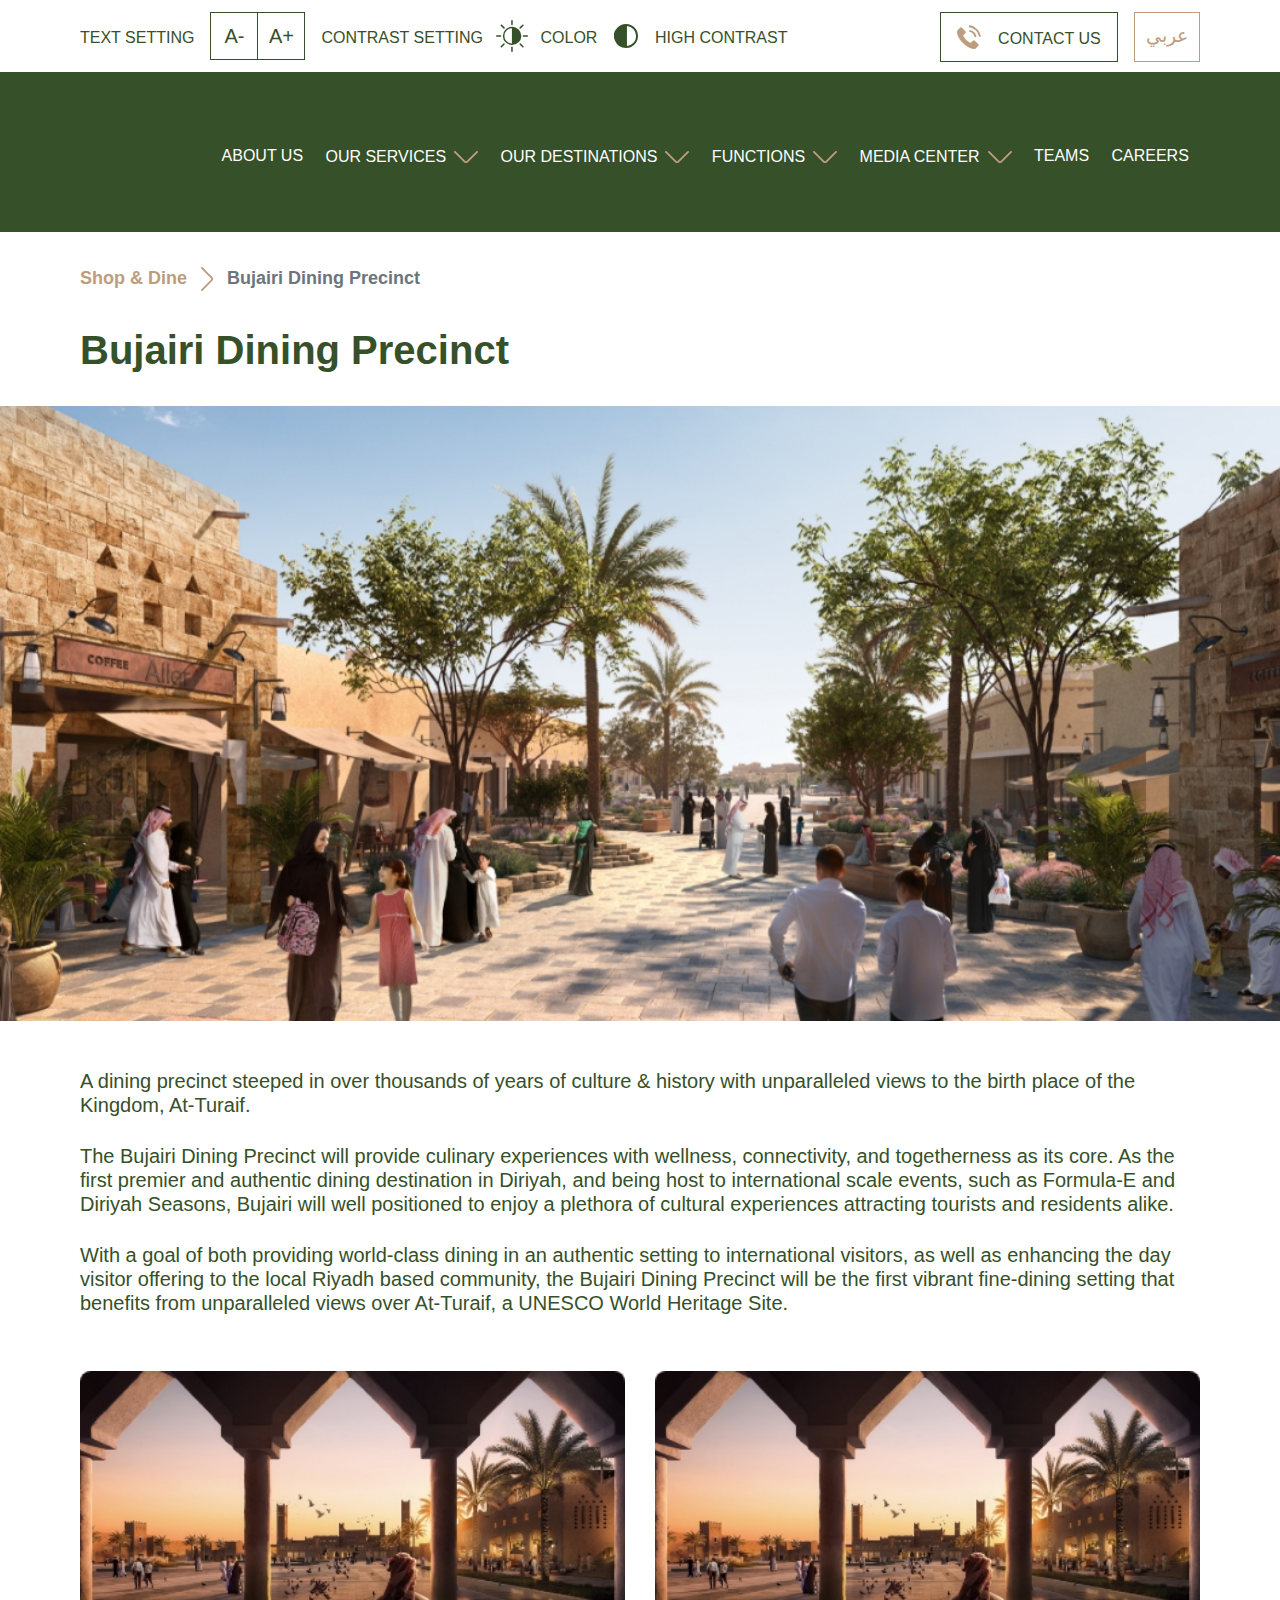
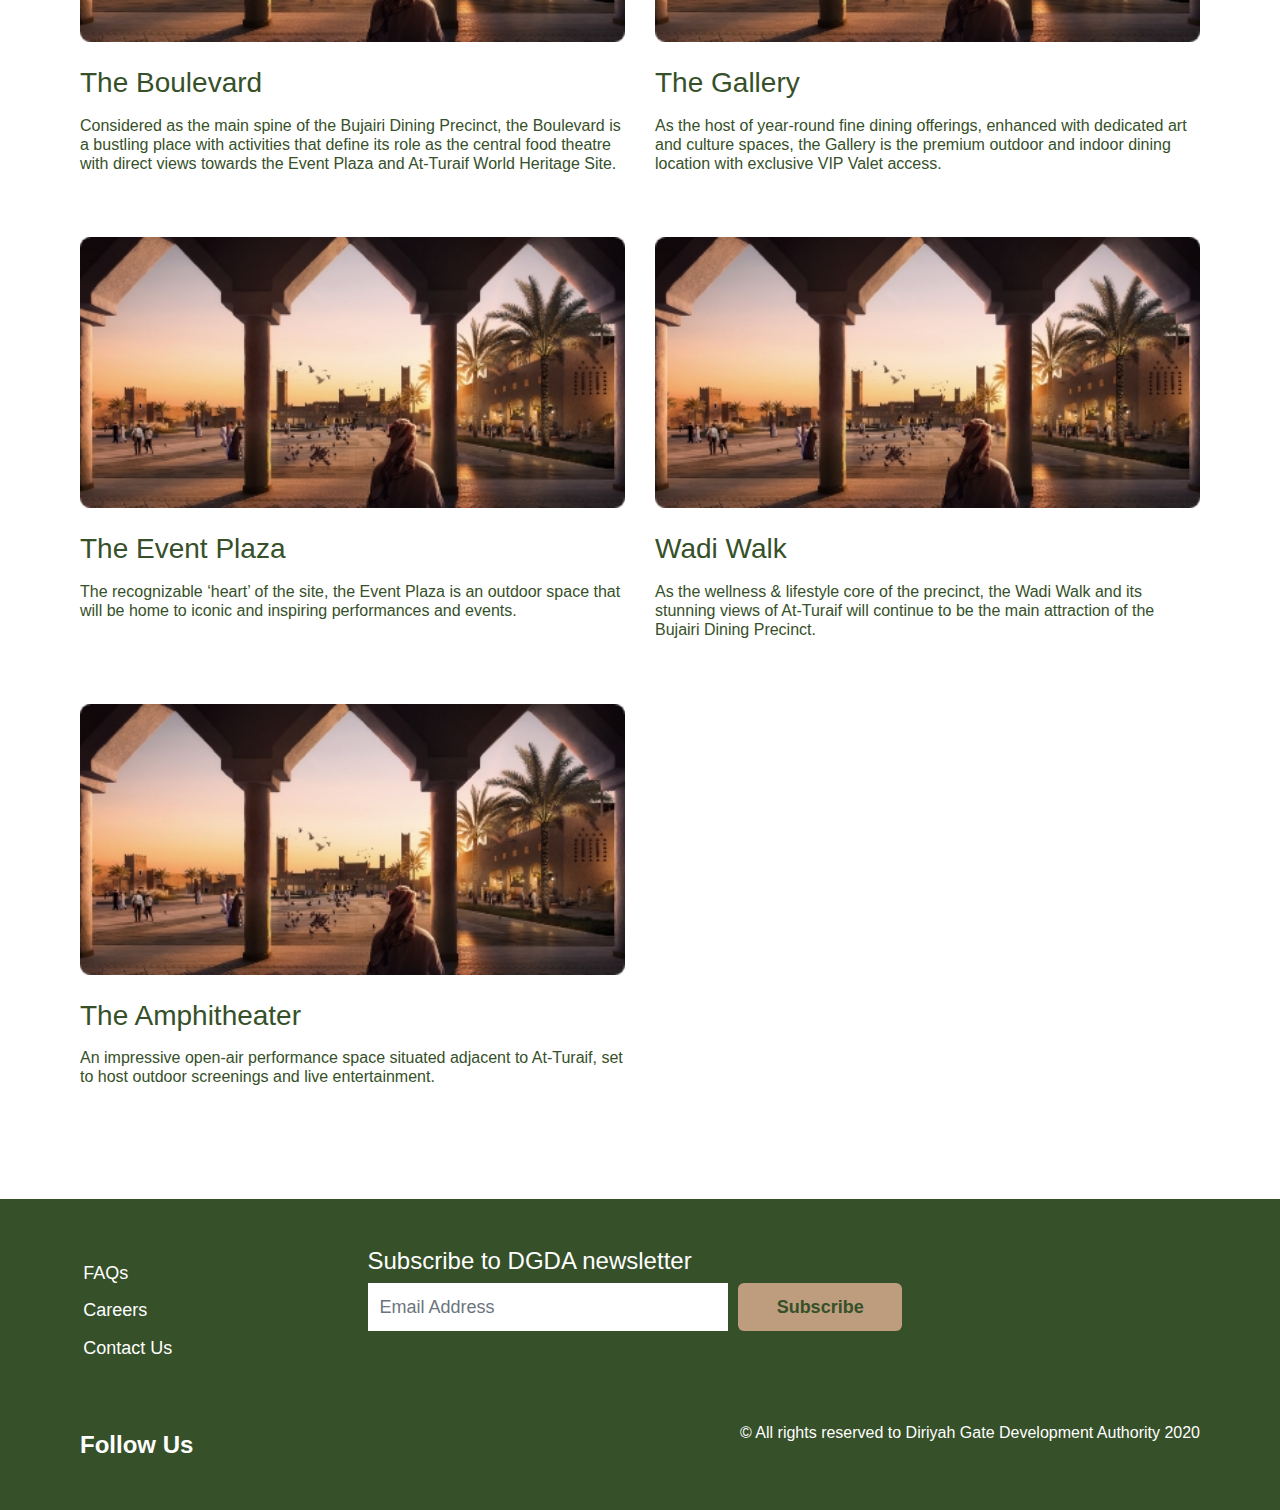
==== Diriyah-Shop&Dine-Bujairi.html @ 4d4a590f "Add Dine-Bujairi page" ====
<!DOCTYPE html>
<html lang="en">

<head>
    <meta charset="UTF-8">
    <meta name="viewport" content="width=device-width, initial-scale=1.0">
    <title>DGDA-Diriyah</title>
    <link rel="stylesheet" href="node_modules/@fortawesome/fontawesome-free/css/all.min.css">
    <link rel="stylesheet" href="node_modules/aos/dist/aos.css">
    <link rel="stylesheet" href="node_modules/bootstrap-fileinput/css/fileinput.min.css">
    <link rel="stylesheet" href="css/main.css">
    <link rel="stylesheet" href="css/other-css.css">
</head>

<body class="inner">
    <!-- top bar section -->
    <section class="topactions-bar">
        <div class="container">
            <div class="d-flex m-auto m-sm-0">
                <div class="accessibility-wrapper d-inline-flex">
                    <div class="text-settings d-inline-flex">
                        <span class="mt-3 d-none d-m1100-inline">Text setting</span>
                        <div class="font-sizing-wrapper d-inline-flex mx-m1100-3">
                            <span id="fontDecrease" class="font-sizing">A-</span>
                            <span id="fontIncrease" class="font-sizing">A+</span>
                        </div>
                    </div>
                    <div class="contrast-settings d-inline-flex">
                        <span class="mt-3 d-none d-m1100-inline">contrast setting</span>
                        <span class="d-inline-flex" id="colorsettings">
                            <i class="icon color-icon"></i>
                            <span class="mt-3 d-none d-m1100-inline">Color</span>
                        </span>
                        <span class="d-inline-flex" id="HightContrastsettings">
                            <i class="icon HightContrast-icon"></i>
                            <span class="mt-3 d-none d-m1100-inline">High Contrast</span>
                        </span>
                    </div>
                </div>
                <a href="#" class="contactbtn d-inline-flex ml-auto pr-m1100-3">
                    <i class="icon phone-icon"></i>
                    <span class="mt-3 d-none d-m1100-inline">Contact Us</span>
                </a>
                <a href="#" class="langbtn d-inline-flex">
                    عربي
                </a>
            </div>
        </div>
    </section>
    <!-- header section -->
    <header class="header sticky-top">
        <div class="container h-100">
            <nav class="navbar navbar-expand-m1100 navbar-dark p-0 h-100">
                <a class="logo" href="index.html"><img src="images/DGDA_logo.svg" alt=""></a>
                <button class="navbar-toggler d-lg-none" type="button" data-toggle="collapse" data-target="#collapsibleNavId" aria-controls="collapsibleNavId" aria-expanded="false" aria-label="Toggle navigation">
                    <span class="navbar-toggler-icon"></span>
                </button>
                <div class="collapse navbar-collapse" id="collapsibleNavId">
                    <ul class="navbar-nav ml-auto mt-2 mt-lg-0">
                        <li class="nav-item active">
                            <a class="nav-link" href="#">About Us</a>
                        </li>
                        <li class="nav-item dropdown">
                            <a class="nav-link dropdown-toggle" href="#" id="dropdownId" data-toggle="dropdown" aria-haspopup="true" aria-expanded="false">Our Services</a>
                            <!-- Top Navigation Second Level Dropdown -->
                            <div class="dropdown-menu" aria-labelledby="dropdownId">
                                <div class="row">
                                    <div class="col-lg-8">
                                        <div class="row">
                                            <div class="col-md-6">
                                                <a href="#" class="submenuLink">Urban planning</a>
                                            </div>
                                            <div class="col-md-6">
                                                <a href="#" class="submenuLink">Land management</a>
                                            </div>
                                            <div class="col-md-6">
                                                <a href="#" class="submenuLink">Development Permitting</a>
                                            </div>
                                            <div class="col-md-6">
                                                <a href="#" class="submenuLink">Partner Services</a>
                                            </div>
                                        </div>
                                    </div>
                                </div>
                            </div>
                        </li>
                        <li class="nav-item dropdown">
                            <a class="nav-link dropdown-toggle" href="#" id="dropdownId" data-toggle="dropdown" aria-haspopup="true" aria-expanded="false">Our Destinations</a>
                            <!-- Top Navigation Second Level Dropdown -->
                            <div class="dropdown-menu" aria-labelledby="dropdownId">
                                <div class="row">
                                    <div class="col-lg-8">
                                        <div class="row">
                                            <div class="col-md-6">
                                                <a href="#" class="submenuLink">Diriyah</a>
                                            </div>
                                            <div class="col-md-6">
                                                <a href="#" class="submenuLink">Wadi Safar</a>
                                            </div>
                                        </div>
                                    </div>
                                </div>
                            </div>
                        </li>
                        <li class="nav-item dropdown">
                            <a class="nav-link dropdown-toggle" href="#" id="dropdownId" data-toggle="dropdown" aria-haspopup="true" aria-expanded="false">Functions</a>
                            <!-- Top Navigation Second Level Dropdown -->
                            <div class="dropdown-menu" aria-labelledby="dropdownId">
                                <div class="row">
                                    <div class="col-lg-8">
                                        <div class="row">
                                            <div class="col-md-6">
                                                <a href="#" class="submenuLink">Land and Municipal Affairs</a>
                                            </div>
                                            <div class="col-md-6">
                                                <a href="#" class="submenuLink">Community Connection</a>
                                            </div>
                                            <div class="col-md-6">
                                                <a href="#" class="submenuLink">Design & Development</a>
                                            </div>
                                            <div class="col-md-6">
                                                <a href="#" class="submenuLink">Heritage & Culture</a>
                                            </div>
                                        </div>
                                    </div>
                                </div>
                            </div>
                        </li>
                        <li class="nav-item dropdown">
                            <a class="nav-link dropdown-toggle" href="#" id="dropdownId" data-toggle="dropdown" aria-haspopup="true" aria-expanded="false">Media Center</a>
                            <!-- Top Navigation Second Level Dropdown -->
                            <div class="dropdown-menu" aria-labelledby="dropdownId">
                                <div class="row">
                                    <div class="col-lg-8">
                                        <div class="row">
                                            <div class="col-md-6">
                                                <a href="#" class="submenuLink">News</a>
                                            </div>
                                            <div class="col-md-6">
                                                <a href="#" class="submenuLink">Media Requests</a>
                                            </div>
                                            <div class="col-md-6">
                                                <a href="#" class="submenuLink">Press Room</a>
                                            </div>
                                            <div class="col-md-6">
                                                <a href="#" class="submenuLink">Mutimedia Library</a>
                                            </div>
                                        </div>
                                    </div>
                                </div>
                            </div>
                        </li>
                        <li class="nav-item">
                            <a class="nav-link" href="#">Teams</a>
                        </li>
                        <li class="nav-item">
                            <a class="nav-link" href="#">Careers</a>
                        </li>
                    </ul>
                </div>
            </nav>
        </div>
    </header>
    <!-- inner banner with back link section -->
    <scection class="inner-banner">
        <div class="white-bg">
            <div class="container py-4">
                <nav aria-label="breadcrumb">
                    <ol class="breadcrumb bg-transparent px-0 mb-4">
                        <li class="breadcrumb-item"><a href="media-center.html">Shop &amp; Dine</a></li>
                        <li class="breadcrumb-item active" aria-current="page">Bujairi Dining Precinct</li>
                    </ol>
                </nav>
                <div class="d-flex" data-aos="fade-in" data-aos-delay="50">
                    <h2 class="pagetitle">
                        Bujairi Dining Precinct
                    </h2>
                </div>
            </div>
        </div>
        <div class="inner-banner-img" style="background-image: url(images/content/banners/BujairiDining.jpg);" data-aos="fade-in" data-aos-delay="50">
        </div>
        <div class="container">
            <div class="py-5" data-aos="fade-in" data-aos-delay="150">
                <h5>
                    A dining precinct steeped in over thousands of years of culture & history with unparalleled views to the birth place of the Kingdom, At-Turaif.
                </h5>
                <br>
                <h5>
                    The Bujairi Dining Precinct will provide culinary experiences with wellness, connectivity, and togetherness as its core. As the ﬁrst premier and authentic dining destination in Diriyah, and being host to international scale events, such as Formula-E and
                    Diriyah Seasons, Bujairi will well positioned to enjoy a plethora of cultural experiences attracting tourists and residents alike.
                </h5>
                <br>
                <h5>
                    With a goal of both providing world-class dining in an authentic setting to international visitors, as well as enhancing the day visitor offering to the local Riyadh based community, the Bujairi Dining Precinct will be the first vibrant fine-dining setting
                    that benefits from unparalleled views over At-Turaif, a UNESCO World Heritage Site.
                </h5>
            </div>
        </div>
    </scection>
    <!-- facts section -->
    <section>
        <div class="container">
            <div class="gallery-content px-0 pb-4 mb-4">
                <div class="d-flex row">
                    <div class="d-flex flex-column justify-content-start col-md-6 col-lg-4 mb-5" data-aos="fade-in" data-aos-delay="200">
                        <img src="images/Diriyah/cards/1.jpg" class="img-fluid w-100 rounded">
                        <h3 class="mb-3 mt-4">The Boulevard</h3>
                        <p>Considered as the main spine of the Bujairi Dining Precinct, the Boulevard is a bustling place with activities that define its role as the central food theatre with direct views towards the Event Plaza and At-Turaif World Heritage
                            Site.
                        </p>
                    </div>
                    <div class="d-flex flex-column justify-content-start col-md-6 col-lg-4 mb-5" data-aos="fade-in" data-aos-delay="200">
                        <img src="images/Diriyah/cards/1.jpg" class="img-fluid w-100 rounded">
                        <h3 class="mb-3 mt-4">The Gallery</h3>
                        <p>As the host of year-round fine dining offerings, enhanced with dedicated art and culture spaces, the Gallery is the premium outdoor and indoor dining location with exclusive VIP Valet access.
                        </p>
                    </div>
                    <div class="d-flex flex-column justify-content-start col-md-6 col-lg-4 mb-5" data-aos="fade-in" data-aos-delay="200">
                        <img src="images/Diriyah/cards/1.jpg" class="img-fluid w-100 rounded">
                        <h3 class="mb-3 mt-4">The Event Plaza</h3>
                        <p>The recognizable ‘heart’ of the site, the Event Plaza is an outdoor space that will be home to iconic and inspiring performances and events.
                        </p>
                    </div>
                    <div class="d-flex flex-column justify-content-start col-md-6 col-lg-4 mb-5" data-aos="fade-in" data-aos-delay="200">
                        <img src="images/Diriyah/cards/1.jpg" class="img-fluid w-100 rounded">
                        <h3 class="mb-3 mt-4">Wadi Walk</h3>
                        <p>As the wellness & lifestyle core of the precinct, the Wadi Walk and its stunning views of At-Turaif will continue to be the main attraction of the Bujairi Dining Precinct.
                        </p>
                    </div>
                    <div class="d-flex flex-column justify-content-start col-md-6 col-lg-4 mb-5" data-aos="fade-in" data-aos-delay="200">
                        <img src="images/Diriyah/cards/1.jpg" class="img-fluid w-100 rounded">

                        <h3 class="mb-3 mt-4">The Amphitheater</h3>
                        <p>An impressive open-air performance space situated adjacent to At-Turaif, set to host outdoor screenings and live entertainment.
                        </p>
                    </div>
                </div>
            </div>
        </div>
    </section>
    <!-- footer section -->
    <footer class="footer">
        <div class="container">
            <div class="row">
                <div class="col-md-3">
                    <ul class="footer-links" data-aos="fade-in" data-aos-delay="100">
                        <li><a href="#">FAQs</a></li>
                        <li><a href="#">Careers</a></li>
                        <li><a href="#">Contact Us</a></li>
                    </ul>
                </div>
                <div class="col-md-6">
                    <div class="newsLetter-wrapper" data-aos="fade-in" data-aos-delay="200">
                        <h3>Subscribe to DGDA newsletter</h3>
                        <div class="form-inline">
                            <input type="text" name="" id="" class="form-control" placeholder="Email Address">
                            <input type="button" value="Subscribe" class="btn btn-secondary">
                        </div>
                    </div>
                </div>
                <div class="col-md-3">
                    <div class="d-flex footerLogo" data-aos="fade-in" data-aos-delay="400">
                        <a href="#" class="d-flex justify-content-end pt-sm-0 pt-3">
                            <img src="images/DGDA_logo.svg" alt="">
                        </a>
                    </div>
                </div>
            </div>
            <div class="row mt-5" data-aos="fade-in" data-aos-delay="600" data-aos-offset="0">
                <div class="col-md-6">
                    <div class="socialLinks">
                        <span>Follow Us</span>
                        <a href="#"><i class="fab fa-instagram"></i></a>
                        <a href="#"><i class="fab fa-linkedin"></i></a>
                        <a href="#"><i class="fab fa-twitter"></i></a>
                    </div>
                </div>
                <div class="col-md-6">
                    <div class="copyright d-flex justify-content-end pt-sm-0 pt-3">
                        <p>
                            © All rights reserved to Diriyah Gate Development Authority 2020
                        </p>
                    </div>

                </div>
            </div>
        </div>
    </footer>

    <script src="node_modules/jquery/dist/jquery.min.js"></script>
    <script src="node_modules/popper.js/dist/umd/popper.min.js"></script>
    <script src="node_modules/bootstrap/dist/js/bootstrap.min.js"></script>
    <script src="node_modules/css-browser-selector/css_browser_selector.min.js"></script>
    <script src="node_modules/aos/dist/aos.js"></script>
    <script src="node_modules/bootstrap-fileinput/js/fileinput.min.js"></script>
    <script src="js/main.js"></script>
</body>

</html>
---- css/main.css ----
/* Imported files
-------------------------------------------------- */
@font-face { font-family: "Work Sans"; font-style: normal; font-weight: 300; font-display: swap; src: url(../fonts/QGY_z_wNahGAdqQ43RhVcIgYT2Xz5u32KxfXNis.woff), url(https://fonts.gstatic.com/s/worksans/v8/QGY_z_wNahGAdqQ43RhVcIgYT2Xz5u32KxfXNis.woff) format("woff"); }

@font-face { font-family: "Work Sans"; font-style: normal; font-weight: 400; font-display: swap; src: url(../fonts/QGY_z_wNahGAdqQ43RhVcIgYT2Xz5u32K0nXNis.woff), url(https://fonts.gstatic.com/s/worksans/v8/QGY_z_wNahGAdqQ43RhVcIgYT2Xz5u32K0nXNis.woff) format("woff"); }

@font-face { font-family: "Work Sans"; font-style: normal; font-weight: 500; font-display: swap; src: url(../fonts/QGY_z_wNahGAdqQ43RhVcIgYT2Xz5u32K3vXNis.woff), url(https://fonts.gstatic.com/s/worksans/v8/QGY_z_wNahGAdqQ43RhVcIgYT2Xz5u32K3vXNis.woff) format("woff"); }

@font-face { font-family: "Work Sans"; font-style: normal; font-weight: 600; font-display: swap; src: url(../fonts/QGY_z_wNahGAdqQ43RhVcIgYT2Xz5u32K5fQNis.woff), url(https://fonts.gstatic.com/s/worksans/v8/QGY_z_wNahGAdqQ43RhVcIgYT2Xz5u32K5fQNis.woff) format("woff"); }

@font-face { font-family: "Work Sans"; font-style: normal; font-weight: 700; font-display: swap; src: url(../fonts/QGY_z_wNahGAdqQ43RhVcIgYT2Xz5u32K67QNis.woff), url(https://fonts.gstatic.com/s/worksans/v8/QGY_z_wNahGAdqQ43RhVcIgYT2Xz5u32K67QNis.woff) format("woff"); }

@font-face { font-family: "GE SS Two"; font-style: normal; font-weight: 300; src: url(../fonts/GESSTwoLight-Light.woff); }

.border-1 { border-width: 1px !important; }

.border-2 { border-width: 2px !important; }

.border-3 { border-width: 3px !important; }

/* Bootstrap Custom Classes
-------------------------------------------------- */
/*! Bootstrap v4.5.3 (https://getbootstrap.com/) Copyright 2011-2020 The Bootstrap Authors Copyright 2011-2020 Twitter, Inc. Licensed under MIT (https://github.com/twbs/bootstrap/blob/main/LICENSE) */
:root { --blue: #007bff; --indigo: #6610f2; --purple: #6f42c1; --pink: #e83e8c; --red: #dc3545; --orange: #fd7e14; --yellow: #f2e4b1; --green: #365029; --teal: #20c997; --cyan: #17a2b8; --white: #fff; --gray: #6c757d; --gray-dark: #343a40; --primary: #365029; --secondary: #bd9d7e; --success: #365029; --info: #17a2b8; --warning: #e74646; --danger: #dc3545; --light: #f8f9fa; --dark: #343a40; --yellow: #f2e4b1; --lightBrown: #bd9d7e; --green: #365029; --white: #fff; --breakpoint-xs: 0; --breakpoint-sm: 600px; --breakpoint-md: 768px; --breakpoint-m1100: 1100px; --breakpoint-m1200: 1200px; --breakpoint-lg: 1300px; --breakpoint-xl: 1600px; --font-family-sans-serif: -apple-system, BlinkMacSystemFont, "Segoe UI", Roboto, "Helvetica Neue", Arial, "Noto Sans", sans-serif, "Apple Color Emoji", "Segoe UI Emoji", "Segoe UI Symbol", "Noto Color Emoji"; --font-family-monospace: SFMono-Regular, Menlo, Monaco, Consolas, "Liberation Mono", "Courier New", monospace; }

*, *::before, *::after { -webkit-box-sizing: border-box; box-sizing: border-box; }

html { font-family: sans-serif; line-height: 1.15; -webkit-text-size-adjust: 100%; -webkit-tap-highlight-color: rgba(0, 0, 0, 0); }

article, aside, figcaption, figure, footer, header, hgroup, main, nav, section { display: block; }

body { margin: 0; font-family: -apple-system, BlinkMacSystemFont, "Segoe UI", Roboto, "Helvetica Neue", Arial, "Noto Sans", sans-serif, "Apple Color Emoji", "Segoe UI Emoji", "Segoe UI Symbol", "Noto Color Emoji"; font-size: 1rem; font-weight: 400; line-height: 1.2; color: #365029; text-align: left; background-color: #fff; }

[tabindex="-1"]:focus:not(:focus-visible) { outline: 0 !important; }

hr { -webkit-box-sizing: content-box; box-sizing: content-box; height: 0; overflow: visible; }

h1, h2, h3, h4, h5, h6 { margin-top: 0; margin-bottom: 0.5rem; }

p { margin-top: 0; margin-bottom: 1rem; }

abbr[title], abbr[data-original-title] { text-decoration: underline; -webkit-text-decoration: underline dotted; text-decoration: underline dotted; cursor: help; border-bottom: 0; text-decoration-skip-ink: none; }

address { margin-bottom: 1rem; font-style: normal; line-height: inherit; }

ol, ul, dl { margin-top: 0; margin-bottom: 1rem; }

ol ol, ul ul, ol ul, ul ol { margin-bottom: 0; }

dt { font-weight: 700; }

dd { margin-bottom: .5rem; margin-left: 0; }

blockquote { margin: 0 0 1rem; }

b, strong { font-weight: bolder; }

small { font-size: 80%; }

sub, sup { position: relative; font-size: 75%; line-height: 0; vertical-align: baseline; }

sub { bottom: -.25em; }

sup { top: -.5em; }

a { color: #365029; text-decoration: none; background-color: transparent; }

a:hover { color: #141d0f; text-decoration: underline; }

a:not([href]):not([class]) { color: inherit; text-decoration: none; }

a:not([href]):not([class]):hover { color: inherit; text-decoration: none; }

pre, code, kbd, samp { font-family: SFMono-Regular, Menlo, Monaco, Consolas, "Liberation Mono", "Courier New", monospace; font-size: 1em; }

pre { margin-top: 0; margin-bottom: 1rem; overflow: auto; -ms-overflow-style: scrollbar; }

figure { margin: 0 0 1rem; }

img { vertical-align: middle; border-style: none; }

svg { overflow: hidden; vertical-align: middle; }

table { border-collapse: collapse; }

caption { padding-top: 0.75rem; padding-bottom: 0.75rem; color: #6c757d; text-align: left; caption-side: bottom; }

th { text-align: inherit; text-align: -webkit-match-parent; }

label { display: inline-block; margin-bottom: 0.5rem; }

button { border-radius: 0; }

button:focus { outline: 1px dotted; outline: 5px auto -webkit-focus-ring-color; }

input, button, select, optgroup, textarea { margin: 0; font-family: inherit; font-size: inherit; line-height: inherit; }

button, input { overflow: visible; }

button, select { text-transform: none; }

[role="button"] { cursor: pointer; }

select { word-wrap: normal; }

button, [type="button"], [type="reset"], [type="submit"] { -webkit-appearance: button; }

button:not(:disabled), [type="button"]:not(:disabled), [type="reset"]:not(:disabled), [type="submit"]:not(:disabled) { cursor: pointer; }

button::-moz-focus-inner, [type="button"]::-moz-focus-inner, [type="reset"]::-moz-focus-inner, [type="submit"]::-moz-focus-inner { padding: 0; border-style: none; }

input[type="radio"], input[type="checkbox"] { -webkit-box-sizing: border-box; box-sizing: border-box; padding: 0; }

textarea { overflow: auto; resize: vertical; }

fieldset { min-width: 0; padding: 0; margin: 0; border: 0; }

legend { display: block; width: 100%; max-width: 100%; padding: 0; margin-bottom: .5rem; font-size: 1.5rem; line-height: inherit; color: inherit; white-space: normal; }

progress { vertical-align: baseline; }

[type="number"]::-webkit-inner-spin-button, [type="number"]::-webkit-outer-spin-button { height: auto; }

[type="search"] { outline-offset: -2px; -webkit-appearance: none; }

[type="search"]::-webkit-search-decoration { -webkit-appearance: none; }

::-webkit-file-upload-button { font: inherit; -webkit-appearance: button; }

output { display: inline-block; }

summary { display: list-item; cursor: pointer; }

template { display: none; }

[hidden] { display: none !important; }

h1, h2, h3, h4, h5, h6, .h1, .h2, .h3, .h4, .h5, .h6 { margin-bottom: 0.5rem; font-weight: 500; line-height: 1.2; }

h1, .h1 { font-size: 2.5rem; }

h2, .h2 { font-size: 2rem; }

h3, .h3 { font-size: 1.75rem; }

h4, .h4 { font-size: 1.5rem; }

h5, .h5 { font-size: 1.25rem; }

h6, .h6 { font-size: 1rem; }

.lead { font-size: 1.25rem; font-weight: 300; }

.display-1 { font-size: 6rem; font-weight: 300; line-height: 1.2; }

.display-2 { font-size: 5.5rem; font-weight: 300; line-height: 1.2; }

.display-3 { font-size: 4.5rem; font-weight: 300; line-height: 1.2; }

.display-4 { font-size: 3.5rem; font-weight: 300; line-height: 1.2; }

hr { margin-top: 1rem; margin-bottom: 1rem; border: 0; border-top: 1px solid rgba(0, 0, 0, 0.1); }

small, .small { font-size: 80%; font-weight: 400; }

mark, .mark { padding: 0.2em; background-color: #fcf8e3; }

.list-unstyled { padding-left: 0; list-style: none; }

.list-inline { padding-left: 0; list-style: none; }

.list-inline-item { display: inline-block; }

.list-inline-item:not(:last-child) { margin-right: 0.5rem; }

.initialism { font-size: 90%; text-transform: uppercase; }

.blockquote { margin-bottom: 1rem; font-size: 1.25rem; }

.blockquote-footer { display: block; font-size: 80%; color: #6c757d; }

.blockquote-footer::before { content: "\2014\00A0"; }

.img-fluid { max-width: 100%; height: auto; }

.img-thumbnail { padding: 0.25rem; background-color: #fff; border: 1px solid #dee2e6; border-radius: 0; max-width: 100%; height: auto; }

.figure { display: inline-block; }

.figure-img { margin-bottom: 0.5rem; line-height: 1; }

.figure-caption { font-size: 90%; color: #6c757d; }

code { font-size: 87.5%; color: #e83e8c; word-wrap: break-word; }

a > code { color: inherit; }

kbd { padding: 0.2rem 0.4rem; font-size: 87.5%; color: #fff; background-color: #212529; border-radius: 0; }

kbd kbd { padding: 0; font-size: 100%; font-weight: 700; }

pre { display: block; font-size: 87.5%; color: #212529; }

pre code { font-size: inherit; color: inherit; word-break: normal; }

.pre-scrollable { max-height: 340px; overflow-y: scroll; }

.container, .container-fluid, .container-sm, .container-md, .container-m1100, .container-m1200, .container-lg { width: 100%; padding-right: 15px; padding-left: 15px; margin-right: auto; margin-left: auto; }

@media (min-width: 600px) { .container, .container-sm { max-width: 540px; } }

@media (min-width: 768px) { .container, .container-sm, .container-md { max-width: 720px; } }

@media (min-width: 1100px) { .container, .container-sm, .container-md, .container-m1100 { max-width: 100%; } }

@media (min-width: 1200px) { .container, .container-sm, .container-md, .container-m1100, .container-m1200 { max-width: 1150px; } }

@media (min-width: 1300px) { .container, .container-sm, .container-md, .container-m1100, .container-m1200, .container-lg { max-width: 1266px; } }

.row { display: -webkit-box; display: -ms-flexbox; display: flex; -ms-flex-wrap: wrap; flex-wrap: wrap; margin-right: -15px; margin-left: -15px; }

.no-gutters { margin-right: 0; margin-left: 0; }

.no-gutters > .col, .no-gutters > [class*="col-"] { padding-right: 0; padding-left: 0; }

.col-1, .col-2, .col-3, .col-4, .col-5, .col-6, .col-7, .col-8, .col-9, .col-10, .col-11, .col-12, .col, .col-auto, .col-sm-1, .col-sm-2, .col-sm-3, .col-sm-4, .col-sm-5, .col-sm-6, .col-sm-7, .col-sm-8, .col-sm-9, .col-sm-10, .col-sm-11, .col-sm-12, .col-sm, .col-sm-auto, .col-md-1, .col-md-2, .col-md-3, .col-md-4, .col-md-5, .col-md-6, .col-md-7, .col-md-8, .col-md-9, .col-md-10, .col-md-11, .col-md-12, .col-md, .col-md-auto, .col-m1100-1, .col-m1100-2, .col-m1100-3, .col-m1100-4, .col-m1100-5, .col-m1100-6, .col-m1100-7, .col-m1100-8, .col-m1100-9, .col-m1100-10, .col-m1100-11, .col-m1100-12, .col-m1100, .col-m1100-auto, .col-m1200-1, .col-m1200-2, .col-m1200-3, .col-m1200-4, .col-m1200-5, .col-m1200-6, .col-m1200-7, .col-m1200-8, .col-m1200-9, .col-m1200-10, .col-m1200-11, .col-m1200-12, .col-m1200, .col-m1200-auto, .col-lg-1, .col-lg-2, .col-lg-3, .col-lg-4, .col-lg-5, .col-lg-6, .col-lg-7, .col-lg-8, .col-lg-9, .col-lg-10, .col-lg-11, .col-lg-12, .col-lg, .col-lg-auto, .col-xl-1, .col-xl-2, .col-xl-3, .col-xl-4, .col-xl-5, .col-xl-6, .col-xl-7, .col-xl-8, .col-xl-9, .col-xl-10, .col-xl-11, .col-xl-12, .col-xl, .col-xl-auto { position: relative; width: 100%; padding-right: 15px; padding-left: 15px; }

.col { -ms-flex-preferred-size: 0; flex-basis: 0; -webkit-box-flex: 1; -ms-flex-positive: 1; flex-grow: 1; max-width: 100%; }

.row-cols-1 > * { -webkit-box-flex: 0; -ms-flex: 0 0 100%; flex: 0 0 100%; max-width: 100%; }

.row-cols-2 > * { -webkit-box-flex: 0; -ms-flex: 0 0 50%; flex: 0 0 50%; max-width: 50%; }

.row-cols-3 > * { -webkit-box-flex: 0; -ms-flex: 0 0 33.33333%; flex: 0 0 33.33333%; max-width: 33.33333%; }

.row-cols-4 > * { -webkit-box-flex: 0; -ms-flex: 0 0 25%; flex: 0 0 25%; max-width: 25%; }

.row-cols-5 > * { -webkit-box-flex: 0; -ms-flex: 0 0 20%; flex: 0 0 20%; max-width: 20%; }

.row-cols-6 > * { -webkit-box-flex: 0; -ms-flex: 0 0 16.66667%; flex: 0 0 16.66667%; max-width: 16.66667%; }

.col-auto { -webkit-box-flex: 0; -ms-flex: 0 0 auto; flex: 0 0 auto; width: auto; max-width: 100%; }

.col-1 { -webkit-box-flex: 0; -ms-flex: 0 0 8.33333%; flex: 0 0 8.33333%; max-width: 8.33333%; }

.col-2 { -webkit-box-flex: 0; -ms-flex: 0 0 16.66667%; flex: 0 0 16.66667%; max-width: 16.66667%; }

.col-3 { -webkit-box-flex: 0; -ms-flex: 0 0 25%; flex: 0 0 25%; max-width: 25%; }

.col-4 { -webkit-box-flex: 0; -ms-flex: 0 0 33.33333%; flex: 0 0 33.33333%; max-width: 33.33333%; }

.col-5 { -webkit-box-flex: 0; -ms-flex: 0 0 41.66667%; flex: 0 0 41.66667%; max-width: 41.66667%; }

.col-6 { -webkit-box-flex: 0; -ms-flex: 0 0 50%; flex: 0 0 50%; max-width: 50%; }

.col-7 { -webkit-box-flex: 0; -ms-flex: 0 0 58.33333%; flex: 0 0 58.33333%; max-width: 58.33333%; }

.col-8 { -webkit-box-flex: 0; -ms-flex: 0 0 66.66667%; flex: 0 0 66.66667%; max-width: 66.66667%; }

.col-9 { -webkit-box-flex: 0; -ms-flex: 0 0 75%; flex: 0 0 75%; max-width: 75%; }

.col-10 { -webkit-box-flex: 0; -ms-flex: 0 0 83.33333%; flex: 0 0 83.33333%; max-width: 83.33333%; }

.col-11 { -webkit-box-flex: 0; -ms-flex: 0 0 91.66667%; flex: 0 0 91.66667%; max-width: 91.66667%; }

.col-12 { -webkit-box-flex: 0; -ms-flex: 0 0 100%; flex: 0 0 100%; max-width: 100%; }

.order-first { -webkit-box-ordinal-group: 0; -ms-flex-order: -1; order: -1; }

.order-last { -webkit-box-ordinal-group: 14; -ms-flex-order: 13; order: 13; }

.order-0 { -webkit-box-ordinal-group: 1; -ms-flex-order: 0; order: 0; }

.order-1 { -webkit-box-ordinal-group: 2; -ms-flex-order: 1; order: 1; }

.order-2 { -webkit-box-ordinal-group: 3; -ms-flex-order: 2; order: 2; }

.order-3 { -webkit-box-ordinal-group: 4; -ms-flex-order: 3; order: 3; }

.order-4 { -webkit-box-ordinal-group: 5; -ms-flex-order: 4; order: 4; }

.order-5 { -webkit-box-ordinal-group: 6; -ms-flex-order: 5; order: 5; }

.order-6 { -webkit-box-ordinal-group: 7; -ms-flex-order: 6; order: 6; }

.order-7 { -webkit-box-ordinal-group: 8; -ms-flex-order: 7; order: 7; }

.order-8 { -webkit-box-ordinal-group: 9; -ms-flex-order: 8; order: 8; }

.order-9 { -webkit-box-ordinal-group: 10; -ms-flex-order: 9; order: 9; }

.order-10 { -webkit-box-ordinal-group: 11; -ms-flex-order: 10; order: 10; }

.order-11 { -webkit-box-ordinal-group: 12; -ms-flex-order: 11; order: 11; }

.order-12 { -webkit-box-ordinal-group: 13; -ms-flex-order: 12; order: 12; }

.offset-1 { margin-left: 8.33333%; }

.offset-2 { margin-left: 16.66667%; }

.offset-3 { margin-left: 25%; }

.offset-4 { margin-left: 33.33333%; }

.offset-5 { margin-left: 41.66667%; }

.offset-6 { margin-left: 50%; }

.offset-7 { margin-left: 58.33333%; }

.offset-8 { margin-left: 66.66667%; }

.offset-9 { margin-left: 75%; }

.offset-10 { margin-left: 83.33333%; }

.offset-11 { margin-left: 91.66667%; }

@media (min-width: 600px) { .col-sm { -ms-flex-preferred-size: 0; flex-basis: 0; -webkit-box-flex: 1; -ms-flex-positive: 1; flex-grow: 1; max-width: 100%; }
  .row-cols-sm-1 > * { -webkit-box-flex: 0; -ms-flex: 0 0 100%; flex: 0 0 100%; max-width: 100%; }
  .row-cols-sm-2 > * { -webkit-box-flex: 0; -ms-flex: 0 0 50%; flex: 0 0 50%; max-width: 50%; }
  .row-cols-sm-3 > * { -webkit-box-flex: 0; -ms-flex: 0 0 33.33333%; flex: 0 0 33.33333%; max-width: 33.33333%; }
  .row-cols-sm-4 > * { -webkit-box-flex: 0; -ms-flex: 0 0 25%; flex: 0 0 25%; max-width: 25%; }
  .row-cols-sm-5 > * { -webkit-box-flex: 0; -ms-flex: 0 0 20%; flex: 0 0 20%; max-width: 20%; }
  .row-cols-sm-6 > * { -webkit-box-flex: 0; -ms-flex: 0 0 16.66667%; flex: 0 0 16.66667%; max-width: 16.66667%; }
  .col-sm-auto { -webkit-box-flex: 0; -ms-flex: 0 0 auto; flex: 0 0 auto; width: auto; max-width: 100%; }
  .col-sm-1 { -webkit-box-flex: 0; -ms-flex: 0 0 8.33333%; flex: 0 0 8.33333%; max-width: 8.33333%; }
  .col-sm-2 { -webkit-box-flex: 0; -ms-flex: 0 0 16.66667%; flex: 0 0 16.66667%; max-width: 16.66667%; }
  .col-sm-3 { -webkit-box-flex: 0; -ms-flex: 0 0 25%; flex: 0 0 25%; max-width: 25%; }
  .col-sm-4 { -webkit-box-flex: 0; -ms-flex: 0 0 33.33333%; flex: 0 0 33.33333%; max-width: 33.33333%; }
  .col-sm-5 { -webkit-box-flex: 0; -ms-flex: 0 0 41.66667%; flex: 0 0 41.66667%; max-width: 41.66667%; }
  .col-sm-6 { -webkit-box-flex: 0; -ms-flex: 0 0 50%; flex: 0 0 50%; max-width: 50%; }
  .col-sm-7 { -webkit-box-flex: 0; -ms-flex: 0 0 58.33333%; flex: 0 0 58.33333%; max-width: 58.33333%; }
  .col-sm-8 { -webkit-box-flex: 0; -ms-flex: 0 0 66.66667%; flex: 0 0 66.66667%; max-width: 66.66667%; }
  .col-sm-9 { -webkit-box-flex: 0; -ms-flex: 0 0 75%; flex: 0 0 75%; max-width: 75%; }
  .col-sm-10 { -webkit-box-flex: 0; -ms-flex: 0 0 83.33333%; flex: 0 0 83.33333%; max-width: 83.33333%; }
  .col-sm-11 { -webkit-box-flex: 0; -ms-flex: 0 0 91.66667%; flex: 0 0 91.66667%; max-width: 91.66667%; }
  .col-sm-12 { -webkit-box-flex: 0; -ms-flex: 0 0 100%; flex: 0 0 100%; max-width: 100%; }
  .order-sm-first { -webkit-box-ordinal-group: 0; -ms-flex-order: -1; order: -1; }
  .order-sm-last { -webkit-box-ordinal-group: 14; -ms-flex-order: 13; order: 13; }
  .order-sm-0 { -webkit-box-ordinal-group: 1; -ms-flex-order: 0; order: 0; }
  .order-sm-1 { -webkit-box-ordinal-group: 2; -ms-flex-order: 1; order: 1; }
  .order-sm-2 { -webkit-box-ordinal-group: 3; -ms-flex-order: 2; order: 2; }
  .order-sm-3 { -webkit-box-ordinal-group: 4; -ms-flex-order: 3; order: 3; }
  .order-sm-4 { -webkit-box-ordinal-group: 5; -ms-flex-order: 4; order: 4; }
  .order-sm-5 { -webkit-box-ordinal-group: 6; -ms-flex-order: 5; order: 5; }
  .order-sm-6 { -webkit-box-ordinal-group: 7; -ms-flex-order: 6; order: 6; }
  .order-sm-7 { -webkit-box-ordinal-group: 8; -ms-flex-order: 7; order: 7; }
  .order-sm-8 { -webkit-box-ordinal-group: 9; -ms-flex-order: 8; order: 8; }
  .order-sm-9 { -webkit-box-ordinal-group: 10; -ms-flex-order: 9; order: 9; }
  .order-sm-10 { -webkit-box-ordinal-group: 11; -ms-flex-order: 10; order: 10; }
  .order-sm-11 { -webkit-box-ordinal-group: 12; -ms-flex-order: 11; order: 11; }
  .order-sm-12 { -webkit-box-ordinal-group: 13; -ms-flex-order: 12; order: 12; }
  .offset-sm-0 { margin-left: 0; }
  .offset-sm-1 { margin-left: 8.33333%; }
  .offset-sm-2 { margin-left: 16.66667%; }
  .offset-sm-3 { margin-left: 25%; }
  .offset-sm-4 { margin-left: 33.33333%; }
  .offset-sm-5 { margin-left: 41.66667%; }
  .offset-sm-6 { margin-left: 50%; }
  .offset-sm-7 { margin-left: 58.33333%; }
  .offset-sm-8 { margin-left: 66.66667%; }
  .offset-sm-9 { margin-left: 75%; }
  .offset-sm-10 { margin-left: 83.33333%; }
  .offset-sm-11 { margin-left: 91.66667%; } }

@media (min-width: 768px) { .col-md { -ms-flex-preferred-size: 0; flex-basis: 0; -webkit-box-flex: 1; -ms-flex-positive: 1; flex-grow: 1; max-width: 100%; }
  .row-cols-md-1 > * { -webkit-box-flex: 0; -ms-flex: 0 0 100%; flex: 0 0 100%; max-width: 100%; }
  .row-cols-md-2 > * { -webkit-box-flex: 0; -ms-flex: 0 0 50%; flex: 0 0 50%; max-width: 50%; }
  .row-cols-md-3 > * { -webkit-box-flex: 0; -ms-flex: 0 0 33.33333%; flex: 0 0 33.33333%; max-width: 33.33333%; }
  .row-cols-md-4 > * { -webkit-box-flex: 0; -ms-flex: 0 0 25%; flex: 0 0 25%; max-width: 25%; }
  .row-cols-md-5 > * { -webkit-box-flex: 0; -ms-flex: 0 0 20%; flex: 0 0 20%; max-width: 20%; }
  .row-cols-md-6 > * { -webkit-box-flex: 0; -ms-flex: 0 0 16.66667%; flex: 0 0 16.66667%; max-width: 16.66667%; }
  .col-md-auto { -webkit-box-flex: 0; -ms-flex: 0 0 auto; flex: 0 0 auto; width: auto; max-width: 100%; }
  .col-md-1 { -webkit-box-flex: 0; -ms-flex: 0 0 8.33333%; flex: 0 0 8.33333%; max-width: 8.33333%; }
  .col-md-2 { -webkit-box-flex: 0; -ms-flex: 0 0 16.66667%; flex: 0 0 16.66667%; max-width: 16.66667%; }
  .col-md-3 { -webkit-box-flex: 0; -ms-flex: 0 0 25%; flex: 0 0 25%; max-width: 25%; }
  .col-md-4 { -webkit-box-flex: 0; -ms-flex: 0 0 33.33333%; flex: 0 0 33.33333%; max-width: 33.33333%; }
  .col-md-5 { -webkit-box-flex: 0; -ms-flex: 0 0 41.66667%; flex: 0 0 41.66667%; max-width: 41.66667%; }
  .col-md-6 { -webkit-box-flex: 0; -ms-flex: 0 0 50%; flex: 0 0 50%; max-width: 50%; }
  .col-md-7 { -webkit-box-flex: 0; -ms-flex: 0 0 58.33333%; flex: 0 0 58.33333%; max-width: 58.33333%; }
  .col-md-8 { -webkit-box-flex: 0; -ms-flex: 0 0 66.66667%; flex: 0 0 66.66667%; max-width: 66.66667%; }
  .col-md-9 { -webkit-box-flex: 0; -ms-flex: 0 0 75%; flex: 0 0 75%; max-width: 75%; }
  .col-md-10 { -webkit-box-flex: 0; -ms-flex: 0 0 83.33333%; flex: 0 0 83.33333%; max-width: 83.33333%; }
  .col-md-11 { -webkit-box-flex: 0; -ms-flex: 0 0 91.66667%; flex: 0 0 91.66667%; max-width: 91.66667%; }
  .col-md-12 { -webkit-box-flex: 0; -ms-flex: 0 0 100%; flex: 0 0 100%; max-width: 100%; }
  .order-md-first { -webkit-box-ordinal-group: 0; -ms-flex-order: -1; order: -1; }
  .order-md-last { -webkit-box-ordinal-group: 14; -ms-flex-order: 13; order: 13; }
  .order-md-0 { -webkit-box-ordinal-group: 1; -ms-flex-order: 0; order: 0; }
  .order-md-1 { -webkit-box-ordinal-group: 2; -ms-flex-order: 1; order: 1; }
  .order-md-2 { -webkit-box-ordinal-group: 3; -ms-flex-order: 2; order: 2; }
  .order-md-3 { -webkit-box-ordinal-group: 4; -ms-flex-order: 3; order: 3; }
  .order-md-4 { -webkit-box-ordinal-group: 5; -ms-flex-order: 4; order: 4; }
  .order-md-5 { -webkit-box-ordinal-group: 6; -ms-flex-order: 5; order: 5; }
  .order-md-6 { -webkit-box-ordinal-group: 7; -ms-flex-order: 6; order: 6; }
  .order-md-7 { -webkit-box-ordinal-group: 8; -ms-flex-order: 7; order: 7; }
  .order-md-8 { -webkit-box-ordinal-group: 9; -ms-flex-order: 8; order: 8; }
  .order-md-9 { -webkit-box-ordinal-group: 10; -ms-flex-order: 9; order: 9; }
  .order-md-10 { -webkit-box-ordinal-group: 11; -ms-flex-order: 10; order: 10; }
  .order-md-11 { -webkit-box-ordinal-group: 12; -ms-flex-order: 11; order: 11; }
  .order-md-12 { -webkit-box-ordinal-group: 13; -ms-flex-order: 12; order: 12; }
  .offset-md-0 { margin-left: 0; }
  .offset-md-1 { margin-left: 8.33333%; }
  .offset-md-2 { margin-left: 16.66667%; }
  .offset-md-3 { margin-left: 25%; }
  .offset-md-4 { margin-left: 33.33333%; }
  .offset-md-5 { margin-left: 41.66667%; }
  .offset-md-6 { margin-left: 50%; }
  .offset-md-7 { margin-left: 58.33333%; }
  .offset-md-8 { margin-left: 66.66667%; }
  .offset-md-9 { margin-left: 75%; }
  .offset-md-10 { margin-left: 83.33333%; }
  .offset-md-11 { margin-left: 91.66667%; } }

@media (min-width: 1100px) { .col-m1100 { -ms-flex-preferred-size: 0; flex-basis: 0; -webkit-box-flex: 1; -ms-flex-positive: 1; flex-grow: 1; max-width: 100%; }
  .row-cols-m1100-1 > * { -webkit-box-flex: 0; -ms-flex: 0 0 100%; flex: 0 0 100%; max-width: 100%; }
  .row-cols-m1100-2 > * { -webkit-box-flex: 0; -ms-flex: 0 0 50%; flex: 0 0 50%; max-width: 50%; }
  .row-cols-m1100-3 > * { -webkit-box-flex: 0; -ms-flex: 0 0 33.33333%; flex: 0 0 33.33333%; max-width: 33.33333%; }
  .row-cols-m1100-4 > * { -webkit-box-flex: 0; -ms-flex: 0 0 25%; flex: 0 0 25%; max-width: 25%; }
  .row-cols-m1100-5 > * { -webkit-box-flex: 0; -ms-flex: 0 0 20%; flex: 0 0 20%; max-width: 20%; }
  .row-cols-m1100-6 > * { -webkit-box-flex: 0; -ms-flex: 0 0 16.66667%; flex: 0 0 16.66667%; max-width: 16.66667%; }
  .col-m1100-auto { -webkit-box-flex: 0; -ms-flex: 0 0 auto; flex: 0 0 auto; width: auto; max-width: 100%; }
  .col-m1100-1 { -webkit-box-flex: 0; -ms-flex: 0 0 8.33333%; flex: 0 0 8.33333%; max-width: 8.33333%; }
  .col-m1100-2 { -webkit-box-flex: 0; -ms-flex: 0 0 16.66667%; flex: 0 0 16.66667%; max-width: 16.66667%; }
  .col-m1100-3 { -webkit-box-flex: 0; -ms-flex: 0 0 25%; flex: 0 0 25%; max-width: 25%; }
  .col-m1100-4 { -webkit-box-flex: 0; -ms-flex: 0 0 33.33333%; flex: 0 0 33.33333%; max-width: 33.33333%; }
  .col-m1100-5 { -webkit-box-flex: 0; -ms-flex: 0 0 41.66667%; flex: 0 0 41.66667%; max-width: 41.66667%; }
  .col-m1100-6 { -webkit-box-flex: 0; -ms-flex: 0 0 50%; flex: 0 0 50%; max-width: 50%; }
  .col-m1100-7 { -webkit-box-flex: 0; -ms-flex: 0 0 58.33333%; flex: 0 0 58.33333%; max-width: 58.33333%; }
  .col-m1100-8 { -webkit-box-flex: 0; -ms-flex: 0 0 66.66667%; flex: 0 0 66.66667%; max-width: 66.66667%; }
  .col-m1100-9 { -webkit-box-flex: 0; -ms-flex: 0 0 75%; flex: 0 0 75%; max-width: 75%; }
  .col-m1100-10 { -webkit-box-flex: 0; -ms-flex: 0 0 83.33333%; flex: 0 0 83.33333%; max-width: 83.33333%; }
  .col-m1100-11 { -webkit-box-flex: 0; -ms-flex: 0 0 91.66667%; flex: 0 0 91.66667%; max-width: 91.66667%; }
  .col-m1100-12 { -webkit-box-flex: 0; -ms-flex: 0 0 100%; flex: 0 0 100%; max-width: 100%; }
  .order-m1100-first { -webkit-box-ordinal-group: 0; -ms-flex-order: -1; order: -1; }
  .order-m1100-last { -webkit-box-ordinal-group: 14; -ms-flex-order: 13; order: 13; }
  .order-m1100-0 { -webkit-box-ordinal-group: 1; -ms-flex-order: 0; order: 0; }
  .order-m1100-1 { -webkit-box-ordinal-group: 2; -ms-flex-order: 1; order: 1; }
  .order-m1100-2 { -webkit-box-ordinal-group: 3; -ms-flex-order: 2; order: 2; }
  .order-m1100-3 { -webkit-box-ordinal-group: 4; -ms-flex-order: 3; order: 3; }
  .order-m1100-4 { -webkit-box-ordinal-group: 5; -ms-flex-order: 4; order: 4; }
  .order-m1100-5 { -webkit-box-ordinal-group: 6; -ms-flex-order: 5; order: 5; }
  .order-m1100-6 { -webkit-box-ordinal-group: 7; -ms-flex-order: 6; order: 6; }
  .order-m1100-7 { -webkit-box-ordinal-group: 8; -ms-flex-order: 7; order: 7; }
  .order-m1100-8 { -webkit-box-ordinal-group: 9; -ms-flex-order: 8; order: 8; }
  .order-m1100-9 { -webkit-box-ordinal-group: 10; -ms-flex-order: 9; order: 9; }
  .order-m1100-10 { -webkit-box-ordinal-group: 11; -ms-flex-order: 10; order: 10; }
  .order-m1100-11 { -webkit-box-ordinal-group: 12; -ms-flex-order: 11; order: 11; }
  .order-m1100-12 { -webkit-box-ordinal-group: 13; -ms-flex-order: 12; order: 12; }
  .offset-m1100-0 { margin-left: 0; }
  .offset-m1100-1 { margin-left: 8.33333%; }
  .offset-m1100-2 { margin-left: 16.66667%; }
  .offset-m1100-3 { margin-left: 25%; }
  .offset-m1100-4 { margin-left: 33.33333%; }
  .offset-m1100-5 { margin-left: 41.66667%; }
  .offset-m1100-6 { margin-left: 50%; }
  .offset-m1100-7 { margin-left: 58.33333%; }
  .offset-m1100-8 { margin-left: 66.66667%; }
  .offset-m1100-9 { margin-left: 75%; }
  .offset-m1100-10 { margin-left: 83.33333%; }
  .offset-m1100-11 { margin-left: 91.66667%; } }

@media (min-width: 1200px) { .col-m1200 { -ms-flex-preferred-size: 0; flex-basis: 0; -webkit-box-flex: 1; -ms-flex-positive: 1; flex-grow: 1; max-width: 100%; }
  .row-cols-m1200-1 > * { -webkit-box-flex: 0; -ms-flex: 0 0 100%; flex: 0 0 100%; max-width: 100%; }
  .row-cols-m1200-2 > * { -webkit-box-flex: 0; -ms-flex: 0 0 50%; flex: 0 0 50%; max-width: 50%; }
  .row-cols-m1200-3 > * { -webkit-box-flex: 0; -ms-flex: 0 0 33.33333%; flex: 0 0 33.33333%; max-width: 33.33333%; }
  .row-cols-m1200-4 > * { -webkit-box-flex: 0; -ms-flex: 0 0 25%; flex: 0 0 25%; max-width: 25%; }
  .row-cols-m1200-5 > * { -webkit-box-flex: 0; -ms-flex: 0 0 20%; flex: 0 0 20%; max-width: 20%; }
  .row-cols-m1200-6 > * { -webkit-box-flex: 0; -ms-flex: 0 0 16.66667%; flex: 0 0 16.66667%; max-width: 16.66667%; }
  .col-m1200-auto { -webkit-box-flex: 0; -ms-flex: 0 0 auto; flex: 0 0 auto; width: auto; max-width: 100%; }
  .col-m1200-1 { -webkit-box-flex: 0; -ms-flex: 0 0 8.33333%; flex: 0 0 8.33333%; max-width: 8.33333%; }
  .col-m1200-2 { -webkit-box-flex: 0; -ms-flex: 0 0 16.66667%; flex: 0 0 16.66667%; max-width: 16.66667%; }
  .col-m1200-3 { -webkit-box-flex: 0; -ms-flex: 0 0 25%; flex: 0 0 25%; max-width: 25%; }
  .col-m1200-4 { -webkit-box-flex: 0; -ms-flex: 0 0 33.33333%; flex: 0 0 33.33333%; max-width: 33.33333%; }
  .col-m1200-5 { -webkit-box-flex: 0; -ms-flex: 0 0 41.66667%; flex: 0 0 41.66667%; max-width: 41.66667%; }
  .col-m1200-6 { -webkit-box-flex: 0; -ms-flex: 0 0 50%; flex: 0 0 50%; max-width: 50%; }
  .col-m1200-7 { -webkit-box-flex: 0; -ms-flex: 0 0 58.33333%; flex: 0 0 58.33333%; max-width: 58.33333%; }
  .col-m1200-8 { -webkit-box-flex: 0; -ms-flex: 0 0 66.66667%; flex: 0 0 66.66667%; max-width: 66.66667%; }
  .col-m1200-9 { -webkit-box-flex: 0; -ms-flex: 0 0 75%; flex: 0 0 75%; max-width: 75%; }
  .col-m1200-10 { -webkit-box-flex: 0; -ms-flex: 0 0 83.33333%; flex: 0 0 83.33333%; max-width: 83.33333%; }
  .col-m1200-11 { -webkit-box-flex: 0; -ms-flex: 0 0 91.66667%; flex: 0 0 91.66667%; max-width: 91.66667%; }
  .col-m1200-12 { -webkit-box-flex: 0; -ms-flex: 0 0 100%; flex: 0 0 100%; max-width: 100%; }
  .order-m1200-first { -webkit-box-ordinal-group: 0; -ms-flex-order: -1; order: -1; }
  .order-m1200-last { -webkit-box-ordinal-group: 14; -ms-flex-order: 13; order: 13; }
  .order-m1200-0 { -webkit-box-ordinal-group: 1; -ms-flex-order: 0; order: 0; }
  .order-m1200-1 { -webkit-box-ordinal-group: 2; -ms-flex-order: 1; order: 1; }
  .order-m1200-2 { -webkit-box-ordinal-group: 3; -ms-flex-order: 2; order: 2; }
  .order-m1200-3 { -webkit-box-ordinal-group: 4; -ms-flex-order: 3; order: 3; }
  .order-m1200-4 { -webkit-box-ordinal-group: 5; -ms-flex-order: 4; order: 4; }
  .order-m1200-5 { -webkit-box-ordinal-group: 6; -ms-flex-order: 5; order: 5; }
  .order-m1200-6 { -webkit-box-ordinal-group: 7; -ms-flex-order: 6; order: 6; }
  .order-m1200-7 { -webkit-box-ordinal-group: 8; -ms-flex-order: 7; order: 7; }
  .order-m1200-8 { -webkit-box-ordinal-group: 9; -ms-flex-order: 8; order: 8; }
  .order-m1200-9 { -webkit-box-ordinal-group: 10; -ms-flex-order: 9; order: 9; }
  .order-m1200-10 { -webkit-box-ordinal-group: 11; -ms-flex-order: 10; order: 10; }
  .order-m1200-11 { -webkit-box-ordinal-group: 12; -ms-flex-order: 11; order: 11; }
  .order-m1200-12 { -webkit-box-ordinal-group: 13; -ms-flex-order: 12; order: 12; }
  .offset-m1200-0 { margin-left: 0; }
  .offset-m1200-1 { margin-left: 8.33333%; }
  .offset-m1200-2 { margin-left: 16.66667%; }
  .offset-m1200-3 { margin-left: 25%; }
  .offset-m1200-4 { margin-left: 33.33333%; }
  .offset-m1200-5 { margin-left: 41.66667%; }
  .offset-m1200-6 { margin-left: 50%; }
  .offset-m1200-7 { margin-left: 58.33333%; }
  .offset-m1200-8 { margin-left: 66.66667%; }
  .offset-m1200-9 { margin-left: 75%; }
  .offset-m1200-10 { margin-left: 83.33333%; }
  .offset-m1200-11 { margin-left: 91.66667%; } }

@media (min-width: 1300px) { .col-lg { -ms-flex-preferred-size: 0; flex-basis: 0; -webkit-box-flex: 1; -ms-flex-positive: 1; flex-grow: 1; max-width: 100%; }
  .row-cols-lg-1 > * { -webkit-box-flex: 0; -ms-flex: 0 0 100%; flex: 0 0 100%; max-width: 100%; }
  .row-cols-lg-2 > * { -webkit-box-flex: 0; -ms-flex: 0 0 50%; flex: 0 0 50%; max-width: 50%; }
  .row-cols-lg-3 > * { -webkit-box-flex: 0; -ms-flex: 0 0 33.33333%; flex: 0 0 33.33333%; max-width: 33.33333%; }
  .row-cols-lg-4 > * { -webkit-box-flex: 0; -ms-flex: 0 0 25%; flex: 0 0 25%; max-width: 25%; }
  .row-cols-lg-5 > * { -webkit-box-flex: 0; -ms-flex: 0 0 20%; flex: 0 0 20%; max-width: 20%; }
  .row-cols-lg-6 > * { -webkit-box-flex: 0; -ms-flex: 0 0 16.66667%; flex: 0 0 16.66667%; max-width: 16.66667%; }
  .col-lg-auto { -webkit-box-flex: 0; -ms-flex: 0 0 auto; flex: 0 0 auto; width: auto; max-width: 100%; }
  .col-lg-1 { -webkit-box-flex: 0; -ms-flex: 0 0 8.33333%; flex: 0 0 8.33333%; max-width: 8.33333%; }
  .col-lg-2 { -webkit-box-flex: 0; -ms-flex: 0 0 16.66667%; flex: 0 0 16.66667%; max-width: 16.66667%; }
  .col-lg-3 { -webkit-box-flex: 0; -ms-flex: 0 0 25%; flex: 0 0 25%; max-width: 25%; }
  .col-lg-4 { -webkit-box-flex: 0; -ms-flex: 0 0 33.33333%; flex: 0 0 33.33333%; max-width: 33.33333%; }
  .col-lg-5 { -webkit-box-flex: 0; -ms-flex: 0 0 41.66667%; flex: 0 0 41.66667%; max-width: 41.66667%; }
  .col-lg-6 { -webkit-box-flex: 0; -ms-flex: 0 0 50%; flex: 0 0 50%; max-width: 50%; }
  .col-lg-7 { -webkit-box-flex: 0; -ms-flex: 0 0 58.33333%; flex: 0 0 58.33333%; max-width: 58.33333%; }
  .col-lg-8 { -webkit-box-flex: 0; -ms-flex: 0 0 66.66667%; flex: 0 0 66.66667%; max-width: 66.66667%; }
  .col-lg-9 { -webkit-box-flex: 0; -ms-flex: 0 0 75%; flex: 0 0 75%; max-width: 75%; }
  .col-lg-10 { -webkit-box-flex: 0; -ms-flex: 0 0 83.33333%; flex: 0 0 83.33333%; max-width: 83.33333%; }
  .col-lg-11 { -webkit-box-flex: 0; -ms-flex: 0 0 91.66667%; flex: 0 0 91.66667%; max-width: 91.66667%; }
  .col-lg-12 { -webkit-box-flex: 0; -ms-flex: 0 0 100%; flex: 0 0 100%; max-width: 100%; }
  .order-lg-first { -webkit-box-ordinal-group: 0; -ms-flex-order: -1; order: -1; }
  .order-lg-last { -webkit-box-ordinal-group: 14; -ms-flex-order: 13; order: 13; }
  .order-lg-0 { -webkit-box-ordinal-group: 1; -ms-flex-order: 0; order: 0; }
  .order-lg-1 { -webkit-box-ordinal-group: 2; -ms-flex-order: 1; order: 1; }
  .order-lg-2 { -webkit-box-ordinal-group: 3; -ms-flex-order: 2; order: 2; }
  .order-lg-3 { -webkit-box-ordinal-group: 4; -ms-flex-order: 3; order: 3; }
  .order-lg-4 { -webkit-box-ordinal-group: 5; -ms-flex-order: 4; order: 4; }
  .order-lg-5 { -webkit-box-ordinal-group: 6; -ms-flex-order: 5; order: 5; }
  .order-lg-6 { -webkit-box-ordinal-group: 7; -ms-flex-order: 6; order: 6; }
  .order-lg-7 { -webkit-box-ordinal-group: 8; -ms-flex-order: 7; order: 7; }
  .order-lg-8 { -webkit-box-ordinal-group: 9; -ms-flex-order: 8; order: 8; }
  .order-lg-9 { -webkit-box-ordinal-group: 10; -ms-flex-order: 9; order: 9; }
  .order-lg-10 { -webkit-box-ordinal-group: 11; -ms-flex-order: 10; order: 10; }
  .order-lg-11 { -webkit-box-ordinal-group: 12; -ms-flex-order: 11; order: 11; }
  .order-lg-12 { -webkit-box-ordinal-group: 13; -ms-flex-order: 12; order: 12; }
  .offset-lg-0 { margin-left: 0; }
  .offset-lg-1 { margin-left: 8.33333%; }
  .offset-lg-2 { margin-left: 16.66667%; }
  .offset-lg-3 { margin-left: 25%; }
  .offset-lg-4 { margin-left: 33.33333%; }
  .offset-lg-5 { margin-left: 41.66667%; }
  .offset-lg-6 { margin-left: 50%; }
  .offset-lg-7 { margin-left: 58.33333%; }
  .offset-lg-8 { margin-left: 66.66667%; }
  .offset-lg-9 { margin-left: 75%; }
  .offset-lg-10 { margin-left: 83.33333%; }
  .offset-lg-11 { margin-left: 91.66667%; } }

@media (min-width: 1600px) { .col-xl { -ms-flex-preferred-size: 0; flex-basis: 0; -webkit-box-flex: 1; -ms-flex-positive: 1; flex-grow: 1; max-width: 100%; }
  .row-cols-xl-1 > * { -webkit-box-flex: 0; -ms-flex: 0 0 100%; flex: 0 0 100%; max-width: 100%; }
  .row-cols-xl-2 > * { -webkit-box-flex: 0; -ms-flex: 0 0 50%; flex: 0 0 50%; max-width: 50%; }
  .row-cols-xl-3 > * { -webkit-box-flex: 0; -ms-flex: 0 0 33.33333%; flex: 0 0 33.33333%; max-width: 33.33333%; }
  .row-cols-xl-4 > * { -webkit-box-flex: 0; -ms-flex: 0 0 25%; flex: 0 0 25%; max-width: 25%; }
  .row-cols-xl-5 > * { -webkit-box-flex: 0; -ms-flex: 0 0 20%; flex: 0 0 20%; max-width: 20%; }
  .row-cols-xl-6 > * { -webkit-box-flex: 0; -ms-flex: 0 0 16.66667%; flex: 0 0 16.66667%; max-width: 16.66667%; }
  .col-xl-auto { -webkit-box-flex: 0; -ms-flex: 0 0 auto; flex: 0 0 auto; width: auto; max-width: 100%; }
  .col-xl-1 { -webkit-box-flex: 0; -ms-flex: 0 0 8.33333%; flex: 0 0 8.33333%; max-width: 8.33333%; }
  .col-xl-2 { -webkit-box-flex: 0; -ms-flex: 0 0 16.66667%; flex: 0 0 16.66667%; max-width: 16.66667%; }
  .col-xl-3 { -webkit-box-flex: 0; -ms-flex: 0 0 25%; flex: 0 0 25%; max-width: 25%; }
  .col-xl-4 { -webkit-box-flex: 0; -ms-flex: 0 0 33.33333%; flex: 0 0 33.33333%; max-width: 33.33333%; }
  .col-xl-5 { -webkit-box-flex: 0; -ms-flex: 0 0 41.66667%; flex: 0 0 41.66667%; max-width: 41.66667%; }
  .col-xl-6 { -webkit-box-flex: 0; -ms-flex: 0 0 50%; flex: 0 0 50%; max-width: 50%; }
  .col-xl-7 { -webkit-box-flex: 0; -ms-flex: 0 0 58.33333%; flex: 0 0 58.33333%; max-width: 58.33333%; }
  .col-xl-8 { -webkit-box-flex: 0; -ms-flex: 0 0 66.66667%; flex: 0 0 66.66667%; max-width: 66.66667%; }
  .col-xl-9 { -webkit-box-flex: 0; -ms-flex: 0 0 75%; flex: 0 0 75%; max-width: 75%; }
  .col-xl-10 { -webkit-box-flex: 0; -ms-flex: 0 0 83.33333%; flex: 0 0 83.33333%; max-width: 83.33333%; }
  .col-xl-11 { -webkit-box-flex: 0; -ms-flex: 0 0 91.66667%; flex: 0 0 91.66667%; max-width: 91.66667%; }
  .col-xl-12 { -webkit-box-flex: 0; -ms-flex: 0 0 100%; flex: 0 0 100%; max-width: 100%; }
  .order-xl-first { -webkit-box-ordinal-group: 0; -ms-flex-order: -1; order: -1; }
  .order-xl-last { -webkit-box-ordinal-group: 14; -ms-flex-order: 13; order: 13; }
  .order-xl-0 { -webkit-box-ordinal-group: 1; -ms-flex-order: 0; order: 0; }
  .order-xl-1 { -webkit-box-ordinal-group: 2; -ms-flex-order: 1; order: 1; }
  .order-xl-2 { -webkit-box-ordinal-group: 3; -ms-flex-order: 2; order: 2; }
  .order-xl-3 { -webkit-box-ordinal-group: 4; -ms-flex-order: 3; order: 3; }
  .order-xl-4 { -webkit-box-ordinal-group: 5; -ms-flex-order: 4; order: 4; }
  .order-xl-5 { -webkit-box-ordinal-group: 6; -ms-flex-order: 5; order: 5; }
  .order-xl-6 { -webkit-box-ordinal-group: 7; -ms-flex-order: 6; order: 6; }
  .order-xl-7 { -webkit-box-ordinal-group: 8; -ms-flex-order: 7; order: 7; }
  .order-xl-8 { -webkit-box-ordinal-group: 9; -ms-flex-order: 8; order: 8; }
  .order-xl-9 { -webkit-box-ordinal-group: 10; -ms-flex-order: 9; order: 9; }
  .order-xl-10 { -webkit-box-ordinal-group: 11; -ms-flex-order: 10; order: 10; }
  .order-xl-11 { -webkit-box-ordinal-group: 12; -ms-flex-order: 11; order: 11; }
  .order-xl-12 { -webkit-box-ordinal-group: 13; -ms-flex-order: 12; order: 12; }
  .offset-xl-0 { margin-left: 0; }
  .offset-xl-1 { margin-left: 8.33333%; }
  .offset-xl-2 { margin-left: 16.66667%; }
  .offset-xl-3 { margin-left: 25%; }
  .offset-xl-4 { margin-left: 33.33333%; }
  .offset-xl-5 { margin-left: 41.66667%; }
  .offset-xl-6 { margin-left: 50%; }
  .offset-xl-7 { margin-left: 58.33333%; }
  .offset-xl-8 { margin-left: 66.66667%; }
  .offset-xl-9 { margin-left: 75%; }
  .offset-xl-10 { margin-left: 83.33333%; }
  .offset-xl-11 { margin-left: 91.66667%; } }

.table { width: 100%; margin-bottom: 1rem; color: #365029; }

.table th, .table td { padding: 0.75rem; vertical-align: top; border-top: 1px solid #dee2e6; }

.table thead th { vertical-align: bottom; border-bottom: 2px solid #dee2e6; }

.table tbody + tbody { border-top: 2px solid #dee2e6; }

.table-sm th, .table-sm td { padding: 0.3rem; }

.table-bordered { border: 1px solid #dee2e6; }

.table-bordered th, .table-bordered td { border: 1px solid #dee2e6; }

.table-bordered thead th, .table-bordered thead td { border-bottom-width: 2px; }

.table-borderless th, .table-borderless td, .table-borderless thead th, .table-borderless tbody + tbody { border: 0; }

.table-striped tbody tr:nth-of-type(odd) { background-color: rgba(0, 0, 0, 0.05); }

.table-hover tbody tr:hover { color: #365029; background-color: rgba(0, 0, 0, 0.075); }

.table-primary, .table-primary > th, .table-primary > td { background-color: #c7cec3; }

.table-primary th, .table-primary td, .table-primary thead th, .table-primary tbody + tbody { border-color: #96a490; }

.table-hover .table-primary:hover { background-color: #bac3b5; }

.table-hover .table-primary:hover > td, .table-hover .table-primary:hover > th { background-color: #bac3b5; }

.table-secondary, .table-secondary > th, .table-secondary > td { background-color: #ede4db; }

.table-secondary th, .table-secondary td, .table-secondary thead th, .table-secondary tbody + tbody { border-color: #ddccbc; }

.table-hover .table-secondary:hover { background-color: #e5d7ca; }

.table-hover .table-secondary:hover > td, .table-hover .table-secondary:hover > th { background-color: #e5d7ca; }

.table-success, .table-success > th, .table-success > td { background-color: #c7cec3; }

.table-success th, .table-success td, .table-success thead th, .table-success tbody + tbody { border-color: #96a490; }

.table-hover .table-success:hover { background-color: #bac3b5; }

.table-hover .table-success:hover > td, .table-hover .table-success:hover > th { background-color: #bac3b5; }

.table-info, .table-info > th, .table-info > td { background-color: #bee5eb; }

.table-info th, .table-info td, .table-info thead th, .table-info tbody + tbody { border-color: #86cfda; }

.table-hover .table-info:hover { background-color: #abdde5; }

.table-hover .table-info:hover > td, .table-hover .table-info:hover > th { background-color: #abdde5; }

.table-warning, .table-warning > th, .table-warning > td { background-color: #f8cbcb; }

.table-warning th, .table-warning td, .table-warning thead th, .table-warning tbody + tbody { border-color: #f39f9f; }

.table-hover .table-warning:hover { background-color: #f5b5b5; }

.table-hover .table-warning:hover > td, .table-hover .table-warning:hover > th { background-color: #f5b5b5; }

.table-danger, .table-danger > th, .table-danger > td { background-color: #f5c6cb; }

.table-danger th, .table-danger td, .table-danger thead th, .table-danger tbody + tbody { border-color: #ed969e; }

.table-hover .table-danger:hover { background-color: #f1b0b7; }

.table-hover .table-danger:hover > td, .table-hover .table-danger:hover > th { background-color: #f1b0b7; }

.table-light, .table-light > th, .table-light > td { background-color: #fdfdfe; }

.table-light th, .table-light td, .table-light thead th, .table-light tbody + tbody { border-color: #fbfcfc; }

.table-hover .table-light:hover { background-color: #ececf6; }

.table-hover .table-light:hover > td, .table-hover .table-light:hover > th { background-color: #ececf6; }

.table-dark, .table-dark > th, .table-dark > td { background-color: #c6c8ca; }

.table-dark th, .table-dark td, .table-dark thead th, .table-dark tbody + tbody { border-color: #95999c; }

.table-hover .table-dark:hover { background-color: #b9bbbe; }

.table-hover .table-dark:hover > td, .table-hover .table-dark:hover > th { background-color: #b9bbbe; }

.table-yellow, .table-yellow > th, .table-yellow > td { background-color: #fbf7e9; }

.table-yellow th, .table-yellow td, .table-yellow thead th, .table-yellow tbody + tbody { border-color: #f8f1d6; }

.table-hover .table-yellow:hover { background-color: #f7efd3; }

.table-hover .table-yellow:hover > td, .table-hover .table-yellow:hover > th { background-color: #f7efd3; }

.table-lightBrown, .table-lightBrown > th, .table-lightBrown > td { background-color: #ede4db; }

.table-lightBrown th, .table-lightBrown td, .table-lightBrown thead th, .table-lightBrown tbody + tbody { border-color: #ddccbc; }

.table-hover .table-lightBrown:hover { background-color: #e5d7ca; }

.table-hover .table-lightBrown:hover > td, .table-hover .table-lightBrown:hover > th { background-color: #e5d7ca; }

.table-green, .table-green > th, .table-green > td { background-color: #c7cec3; }

.table-green th, .table-green td, .table-green thead th, .table-green tbody + tbody { border-color: #96a490; }

.table-hover .table-green:hover { background-color: #bac3b5; }

.table-hover .table-green:hover > td, .table-hover .table-green:hover > th { background-color: #bac3b5; }

.table-white, .table-white > th, .table-white > td { background-color: white; }

.table-white th, .table-white td, .table-white thead th, .table-white tbody + tbody { border-color: white; }

.table-hover .table-white:hover { background-color: #f2f2f2; }

.table-hover .table-white:hover > td, .table-hover .table-white:hover > th { background-color: #f2f2f2; }

.table-active, .table-active > th, .table-active > td { background-color: rgba(0, 0, 0, 0.075); }

.table-hover .table-active:hover { background-color: rgba(0, 0, 0, 0.075); }

.table-hover .table-active:hover > td, .table-hover .table-active:hover > th { background-color: rgba(0, 0, 0, 0.075); }

.table .thead-dark th { color: #fff; background-color: #343a40; border-color: #454d55; }

.table .thead-light th { color: #495057; background-color: #e9ecef; border-color: #dee2e6; }

.table-dark { color: #fff; background-color: #343a40; }

.table-dark th, .table-dark td, .table-dark thead th { border-color: #454d55; }

.table-dark.table-bordered { border: 0; }

.table-dark.table-striped tbody tr:nth-of-type(odd) { background-color: rgba(255, 255, 255, 0.05); }

.table-dark.table-hover tbody tr:hover { color: #fff; background-color: rgba(255, 255, 255, 0.075); }

@media (max-width: 599.98px) { .table-responsive-sm { display: block; width: 100%; overflow-x: auto; -webkit-overflow-scrolling: touch; }
  .table-responsive-sm > .table-bordered { border: 0; } }

@media (max-width: 767.98px) { .table-responsive-md { display: block; width: 100%; overflow-x: auto; -webkit-overflow-scrolling: touch; }
  .table-responsive-md > .table-bordered { border: 0; } }

@media (max-width: 1099.98px) { .table-responsive-m1100 { display: block; width: 100%; overflow-x: auto; -webkit-overflow-scrolling: touch; }
  .table-responsive-m1100 > .table-bordered { border: 0; } }

@media (max-width: 1199.98px) { .table-responsive-m1200 { display: block; width: 100%; overflow-x: auto; -webkit-overflow-scrolling: touch; }
  .table-responsive-m1200 > .table-bordered { border: 0; } }

@media (max-width: 1299.98px) { .table-responsive-lg { display: block; width: 100%; overflow-x: auto; -webkit-overflow-scrolling: touch; }
  .table-responsive-lg > .table-bordered { border: 0; } }

@media (max-width: 1599.98px) { .table-responsive-xl { display: block; width: 100%; overflow-x: auto; -webkit-overflow-scrolling: touch; }
  .table-responsive-xl > .table-bordered { border: 0; } }

.table-responsive { display: block; width: 100%; overflow-x: auto; -webkit-overflow-scrolling: touch; }

.table-responsive > .table-bordered { border: 0; }

.form-control { display: block; width: 100%; height: calc(1.2em + 0.75rem + 2px); padding: 0.375rem 0.75rem; font-size: 1rem; font-weight: 400; line-height: 1.2; color: #495057; background-color: #fff; background-clip: padding-box; border: 1px solid #ced4da; border-radius: 0; -webkit-transition: border-color 0.15s ease-in-out, -webkit-box-shadow 0.15s ease-in-out; transition: border-color 0.15s ease-in-out, -webkit-box-shadow 0.15s ease-in-out; -o-transition: border-color 0.15s ease-in-out, box-shadow 0.15s ease-in-out; transition: border-color 0.15s ease-in-out, box-shadow 0.15s ease-in-out; transition: border-color 0.15s ease-in-out, box-shadow 0.15s ease-in-out, -webkit-box-shadow 0.15s ease-in-out; }

@media (prefers-reduced-motion: reduce) { .form-control { -webkit-transition: none; -o-transition: none; transition: none; } }

.form-control::-ms-expand { background-color: transparent; border: 0; }

.form-control:-moz-focusring { color: transparent; text-shadow: 0 0 0 #495057; }

.form-control:focus { color: #495057; background-color: #fff; border-color: #6fa454; outline: 0; -webkit-box-shadow: 0 0 0 0.2rem rgba(54, 80, 41, 0.25); box-shadow: 0 0 0 0.2rem rgba(54, 80, 41, 0.25); }

.form-control::-webkit-input-placeholder { color: #6c757d; opacity: 1; }

.form-control:-ms-input-placeholder { color: #6c757d; opacity: 1; }

.form-control::-ms-input-placeholder { color: #6c757d; opacity: 1; }

.form-control::placeholder { color: #6c757d; opacity: 1; }

.form-control:disabled, .form-control[readonly] { background-color: #e9ecef; opacity: 1; }

input[type="date"].form-control, input[type="time"].form-control, input[type="datetime-local"].form-control, input[type="month"].form-control { -webkit-appearance: none; -moz-appearance: none; appearance: none; }

select.form-control:focus::-ms-value { color: #495057; background-color: #fff; }

.form-control-file, .form-control-range { display: block; width: 100%; }

.col-form-label { padding-top: calc(0.375rem + 1px); padding-bottom: calc(0.375rem + 1px); margin-bottom: 0; font-size: inherit; line-height: 1.2; }

.col-form-label-lg { padding-top: calc(0.5rem + 1px); padding-bottom: calc(0.5rem + 1px); font-size: 1.25rem; line-height: 1.5; }

.col-form-label-sm { padding-top: calc(0.25rem + 1px); padding-bottom: calc(0.25rem + 1px); font-size: 0.875rem; line-height: 1.5; }

.form-control-plaintext { display: block; width: 100%; padding: 0.375rem 0; margin-bottom: 0; font-size: 1rem; line-height: 1.2; color: #365029; background-color: transparent; border: solid transparent; border-width: 1px 0; }

.form-control-plaintext.form-control-sm, .form-control-plaintext.form-control-lg { padding-right: 0; padding-left: 0; }

.form-control-sm { height: calc(1.5em + 0.5rem + 2px); padding: 0.25rem 0.5rem; font-size: 0.875rem; line-height: 1.5; border-radius: 0; }

.form-control-lg { height: calc(1.5em + 1rem + 2px); padding: 0.5rem 1rem; font-size: 1.25rem; line-height: 1.5; border-radius: 0; }

select.form-control[size], select.form-control[multiple] { height: auto; }

textarea.form-control { height: auto; }

.form-group { margin-bottom: 1rem; }

.form-text { display: block; margin-top: 0.25rem; }

.form-row { display: -webkit-box; display: -ms-flexbox; display: flex; -ms-flex-wrap: wrap; flex-wrap: wrap; margin-right: -5px; margin-left: -5px; }

.form-row > .col, .form-row > [class*="col-"] { padding-right: 5px; padding-left: 5px; }

.form-check { position: relative; display: block; padding-left: 1.25rem; }

.form-check-input { position: absolute; margin-top: 0.3rem; margin-left: -1.25rem; }

.form-check-input[disabled] ~ .form-check-label, .form-check-input:disabled ~ .form-check-label { color: #6c757d; }

.form-check-label { margin-bottom: 0; }

.form-check-inline { display: -webkit-inline-box; display: -ms-inline-flexbox; display: inline-flex; -webkit-box-align: center; -ms-flex-align: center; align-items: center; padding-left: 0; margin-right: 0.75rem; }

.form-check-inline .form-check-input { position: static; margin-top: 0; margin-right: 0.3125rem; margin-left: 0; }

.valid-feedback { display: none; width: 100%; margin-top: 0.25rem; font-size: 80%; color: #365029; }

.valid-tooltip { position: absolute; top: 100%; left: 0; z-index: 5; display: none; max-width: 100%; padding: 0.25rem 0.5rem; margin-top: .1rem; font-size: 0.875rem; line-height: 1.2; color: #fff; background-color: rgba(54, 80, 41, 0.9); border-radius: 0; }

.was-validated :valid ~ .valid-feedback, .was-validated :valid ~ .valid-tooltip, .is-valid ~ .valid-feedback, .is-valid ~ .valid-tooltip { display: block; }

.was-validated .form-control:valid, .form-control.is-valid { border-color: #365029; padding-right: calc(1.2em + 0.75rem); background-image: url("data:image/svg+xml,%3csvg xmlns='http://www.w3.org/2000/svg' width='8' height='8' viewBox='0 0 8 8'%3e%3cpath fill='%23365029' d='M2.3 6.73L.6 4.53c-.4-1.04.46-1.4 1.1-.8l1.1 1.4 3.4-3.8c.6-.63 1.6-.27 1.2.7l-4 4.6c-.43.5-.8.4-1.1.1z'/%3e%3c/svg%3e"); background-repeat: no-repeat; background-position: right calc(0.3em + 0.1875rem) center; background-size: calc(0.6em + 0.375rem) calc(0.6em + 0.375rem); }

.was-validated .form-control:valid:focus, .form-control.is-valid:focus { border-color: #365029; -webkit-box-shadow: 0 0 0 0.2rem rgba(54, 80, 41, 0.25); box-shadow: 0 0 0 0.2rem rgba(54, 80, 41, 0.25); }

.was-validated textarea.form-control:valid, textarea.form-control.is-valid { padding-right: calc(1.2em + 0.75rem); background-position: top calc(0.3em + 0.1875rem) right calc(0.3em + 0.1875rem); }

.was-validated .custom-select:valid, .custom-select.is-valid { border-color: #365029; padding-right: calc(0.75em + 2.3125rem); background: url("data:image/svg+xml,%3csvg xmlns='http://www.w3.org/2000/svg' width='4' height='5' viewBox='0 0 4 5'%3e%3cpath fill='%23343a40' d='M2 0L0 2h4zm0 5L0 3h4z'/%3e%3c/svg%3e") no-repeat right 0.75rem center/8px 10px, url("data:image/svg+xml,%3csvg xmlns='http://www.w3.org/2000/svg' width='8' height='8' viewBox='0 0 8 8'%3e%3cpath fill='%23365029' d='M2.3 6.73L.6 4.53c-.4-1.04.46-1.4 1.1-.8l1.1 1.4 3.4-3.8c.6-.63 1.6-.27 1.2.7l-4 4.6c-.43.5-.8.4-1.1.1z'/%3e%3c/svg%3e") #fff no-repeat center right 1.75rem/calc(0.6em + 0.375rem) calc(0.6em + 0.375rem); }

.was-validated .custom-select:valid:focus, .custom-select.is-valid:focus { border-color: #365029; -webkit-box-shadow: 0 0 0 0.2rem rgba(54, 80, 41, 0.25); box-shadow: 0 0 0 0.2rem rgba(54, 80, 41, 0.25); }

.was-validated .form-check-input:valid ~ .form-check-label, .form-check-input.is-valid ~ .form-check-label { color: #365029; }

.was-validated .form-check-input:valid ~ .valid-feedback, .was-validated .form-check-input:valid ~ .valid-tooltip, .form-check-input.is-valid ~ .valid-feedback, .form-check-input.is-valid ~ .valid-tooltip { display: block; }

.was-validated .custom-control-input:valid ~ .custom-control-label, .custom-control-input.is-valid ~ .custom-control-label { color: #365029; }

.was-validated .custom-control-input:valid ~ .custom-control-label::before, .custom-control-input.is-valid ~ .custom-control-label::before { border-color: #365029; }

.was-validated .custom-control-input:valid:checked ~ .custom-control-label::before, .custom-control-input.is-valid:checked ~ .custom-control-label::before { border-color: #4d723a; background-color: #4d723a; }

.was-validated .custom-control-input:valid:focus ~ .custom-control-label::before, .custom-control-input.is-valid:focus ~ .custom-control-label::before { -webkit-box-shadow: 0 0 0 0.2rem rgba(54, 80, 41, 0.25); box-shadow: 0 0 0 0.2rem rgba(54, 80, 41, 0.25); }

.was-validated .custom-control-input:valid:focus:not(:checked) ~ .custom-control-label::before, .custom-control-input.is-valid:focus:not(:checked) ~ .custom-control-label::before { border-color: #365029; }

.was-validated .custom-file-input:valid ~ .custom-file-label, .custom-file-input.is-valid ~ .custom-file-label { border-color: #365029; }

.was-validated .custom-file-input:valid:focus ~ .custom-file-label, .custom-file-input.is-valid:focus ~ .custom-file-label { border-color: #365029; -webkit-box-shadow: 0 0 0 0.2rem rgba(54, 80, 41, 0.25); box-shadow: 0 0 0 0.2rem rgba(54, 80, 41, 0.25); }

.invalid-feedback { display: none; width: 100%; margin-top: 0.25rem; font-size: 80%; color: #dc3545; }

.invalid-tooltip { position: absolute; top: 100%; left: 0; z-index: 5; display: none; max-width: 100%; padding: 0.25rem 0.5rem; margin-top: .1rem; font-size: 0.875rem; line-height: 1.2; color: #fff; background-color: rgba(220, 53, 69, 0.9); border-radius: 0; }

.was-validated :invalid ~ .invalid-feedback, .was-validated :invalid ~ .invalid-tooltip, .is-invalid ~ .invalid-feedback, .is-invalid ~ .invalid-tooltip { display: block; }

.was-validated .form-control:invalid, .form-control.is-invalid { border-color: #dc3545; padding-right: calc(1.2em + 0.75rem); background-image: url("data:image/svg+xml,%3csvg xmlns='http://www.w3.org/2000/svg' width='12' height='12' fill='none' stroke='%23dc3545' viewBox='0 0 12 12'%3e%3ccircle cx='6' cy='6' r='4.5'/%3e%3cpath stroke-linejoin='round' d='M5.8 3.6h.4L6 6.5z'/%3e%3ccircle cx='6' cy='8.2' r='.6' fill='%23dc3545' stroke='none'/%3e%3c/svg%3e"); background-repeat: no-repeat; background-position: right calc(0.3em + 0.1875rem) center; background-size: calc(0.6em + 0.375rem) calc(0.6em + 0.375rem); }

.was-validated .form-control:invalid:focus, .form-control.is-invalid:focus { border-color: #dc3545; -webkit-box-shadow: 0 0 0 0.2rem rgba(220, 53, 69, 0.25); box-shadow: 0 0 0 0.2rem rgba(220, 53, 69, 0.25); }

.was-validated textarea.form-control:invalid, textarea.form-control.is-invalid { padding-right: calc(1.2em + 0.75rem); background-position: top calc(0.3em + 0.1875rem) right calc(0.3em + 0.1875rem); }

.was-validated .custom-select:invalid, .custom-select.is-invalid { border-color: #dc3545; padding-right: calc(0.75em + 2.3125rem); background: url("data:image/svg+xml,%3csvg xmlns='http://www.w3.org/2000/svg' width='4' height='5' viewBox='0 0 4 5'%3e%3cpath fill='%23343a40' d='M2 0L0 2h4zm0 5L0 3h4z'/%3e%3c/svg%3e") no-repeat right 0.75rem center/8px 10px, url("data:image/svg+xml,%3csvg xmlns='http://www.w3.org/2000/svg' width='12' height='12' fill='none' stroke='%23dc3545' viewBox='0 0 12 12'%3e%3ccircle cx='6' cy='6' r='4.5'/%3e%3cpath stroke-linejoin='round' d='M5.8 3.6h.4L6 6.5z'/%3e%3ccircle cx='6' cy='8.2' r='.6' fill='%23dc3545' stroke='none'/%3e%3c/svg%3e") #fff no-repeat center right 1.75rem/calc(0.6em + 0.375rem) calc(0.6em + 0.375rem); }

.was-validated .custom-select:invalid:focus, .custom-select.is-invalid:focus { border-color: #dc3545; -webkit-box-shadow: 0 0 0 0.2rem rgba(220, 53, 69, 0.25); box-shadow: 0 0 0 0.2rem rgba(220, 53, 69, 0.25); }

.was-validated .form-check-input:invalid ~ .form-check-label, .form-check-input.is-invalid ~ .form-check-label { color: #dc3545; }

.was-validated .form-check-input:invalid ~ .invalid-feedback, .was-validated .form-check-input:invalid ~ .invalid-tooltip, .form-check-input.is-invalid ~ .invalid-feedback, .form-check-input.is-invalid ~ .invalid-tooltip { display: block; }

.was-validated .custom-control-input:invalid ~ .custom-control-label, .custom-control-input.is-invalid ~ .custom-control-label { color: #dc3545; }

.was-validated .custom-control-input:invalid ~ .custom-control-label::before, .custom-control-input.is-invalid ~ .custom-control-label::before { border-color: #dc3545; }

.was-validated .custom-control-input:invalid:checked ~ .custom-control-label::before, .custom-control-input.is-invalid:checked ~ .custom-control-label::before { border-color: #e4606d; background-color: #e4606d; }

.was-validated .custom-control-input:invalid:focus ~ .custom-control-label::before, .custom-control-input.is-invalid:focus ~ .custom-control-label::before { -webkit-box-shadow: 0 0 0 0.2rem rgba(220, 53, 69, 0.25); box-shadow: 0 0 0 0.2rem rgba(220, 53, 69, 0.25); }

.was-validated .custom-control-input:invalid:focus:not(:checked) ~ .custom-control-label::before, .custom-control-input.is-invalid:focus:not(:checked) ~ .custom-control-label::before { border-color: #dc3545; }

.was-validated .custom-file-input:invalid ~ .custom-file-label, .custom-file-input.is-invalid ~ .custom-file-label { border-color: #dc3545; }

.was-validated .custom-file-input:invalid:focus ~ .custom-file-label, .custom-file-input.is-invalid:focus ~ .custom-file-label { border-color: #dc3545; -webkit-box-shadow: 0 0 0 0.2rem rgba(220, 53, 69, 0.25); box-shadow: 0 0 0 0.2rem rgba(220, 53, 69, 0.25); }

.form-inline { display: -webkit-box; display: -ms-flexbox; display: flex; -webkit-box-orient: horizontal; -webkit-box-direction: normal; -ms-flex-flow: row wrap; flex-flow: row wrap; -webkit-box-align: center; -ms-flex-align: center; align-items: center; }

.form-inline .form-check { width: 100%; }

@media (min-width: 600px) { .form-inline label { display: -webkit-box; display: -ms-flexbox; display: flex; -webkit-box-align: center; -ms-flex-align: center; align-items: center; -webkit-box-pack: center; -ms-flex-pack: center; justify-content: center; margin-bottom: 0; }
  .form-inline .form-group { display: -webkit-box; display: -ms-flexbox; display: flex; -webkit-box-flex: 0; -ms-flex: 0 0 auto; flex: 0 0 auto; -webkit-box-orient: horizontal; -webkit-box-direction: normal; -ms-flex-flow: row wrap; flex-flow: row wrap; -webkit-box-align: center; -ms-flex-align: center; align-items: center; margin-bottom: 0; }
  .form-inline .form-control { display: inline-block; width: auto; vertical-align: middle; }
  .form-inline .form-control-plaintext { display: inline-block; }
  .form-inline .input-group, .form-inline .custom-select { width: auto; }
  .form-inline .form-check { display: -webkit-box; display: -ms-flexbox; display: flex; -webkit-box-align: center; -ms-flex-align: center; align-items: center; -webkit-box-pack: center; -ms-flex-pack: center; justify-content: center; width: auto; padding-left: 0; }
  .form-inline .form-check-input { position: relative; -ms-flex-negative: 0; flex-shrink: 0; margin-top: 0; margin-right: 0.25rem; margin-left: 0; }
  .form-inline .custom-control { -webkit-box-align: center; -ms-flex-align: center; align-items: center; -webkit-box-pack: center; -ms-flex-pack: center; justify-content: center; }
  .form-inline .custom-control-label { margin-bottom: 0; } }

.btn { display: inline-block; font-weight: 400; color: #365029; text-align: center; vertical-align: middle; -webkit-user-select: none; -moz-user-select: none; -ms-user-select: none; user-select: none; background-color: transparent; border: 1px solid transparent; padding: 0.375rem 0.75rem; font-size: 1rem; line-height: 1.2; border-radius: 0; -webkit-transition: color 0.15s ease-in-out, background-color 0.15s ease-in-out, border-color 0.15s ease-in-out, -webkit-box-shadow 0.15s ease-in-out; transition: color 0.15s ease-in-out, background-color 0.15s ease-in-out, border-color 0.15s ease-in-out, -webkit-box-shadow 0.15s ease-in-out; -o-transition: color 0.15s ease-in-out, background-color 0.15s ease-in-out, border-color 0.15s ease-in-out, box-shadow 0.15s ease-in-out; transition: color 0.15s ease-in-out, background-color 0.15s ease-in-out, border-color 0.15s ease-in-out, box-shadow 0.15s ease-in-out; transition: color 0.15s ease-in-out, background-color 0.15s ease-in-out, border-color 0.15s ease-in-out, box-shadow 0.15s ease-in-out, -webkit-box-shadow 0.15s ease-in-out; }

@media (prefers-reduced-motion: reduce) { .btn { -webkit-transition: none; -o-transition: none; transition: none; } }

.btn:hover { color: #365029; text-decoration: none; }

.btn:focus, .btn.focus { outline: 0; -webkit-box-shadow: 0 0 0 0.2rem rgba(54, 80, 41, 0.25); box-shadow: 0 0 0 0.2rem rgba(54, 80, 41, 0.25); }

.btn.disabled, .btn:disabled { opacity: 0.65; }

.btn:not(:disabled):not(.disabled) { cursor: pointer; }

a.btn.disabled, fieldset:disabled a.btn { pointer-events: none; }

.btn-primary { color: #fff; background-color: #365029; border-color: #365029; }

.btn-primary:hover { color: #fff; background-color: #25371c; border-color: #1f2e18; }

.btn-primary:focus, .btn-primary.focus { color: #fff; background-color: #25371c; border-color: #1f2e18; -webkit-box-shadow: 0 0 0 0.2rem rgba(84, 106, 73, 0.5); box-shadow: 0 0 0 0.2rem rgba(84, 106, 73, 0.5); }

.btn-primary.disabled, .btn-primary:disabled { color: #fff; background-color: #365029; border-color: #365029; }

.btn-primary:not(:disabled):not(.disabled):active, .btn-primary:not(:disabled):not(.disabled).active, .show > .btn-primary.dropdown-toggle { color: #fff; background-color: #1f2e18; border-color: #1a2613; }

.btn-primary:not(:disabled):not(.disabled):active:focus, .btn-primary:not(:disabled):not(.disabled).active:focus, .show > .btn-primary.dropdown-toggle:focus { -webkit-box-shadow: 0 0 0 0.2rem rgba(84, 106, 73, 0.5); box-shadow: 0 0 0 0.2rem rgba(84, 106, 73, 0.5); }

.btn-secondary { color: #212529; background-color: #bd9d7e; border-color: #bd9d7e; }

.btn-secondary:hover { color: #fff; background-color: #b08a65; border-color: #ac835c; }

.btn-secondary:focus, .btn-secondary.focus { color: #fff; background-color: #b08a65; border-color: #ac835c; -webkit-box-shadow: 0 0 0 0.2rem rgba(166, 139, 113, 0.5); box-shadow: 0 0 0 0.2rem rgba(166, 139, 113, 0.5); }

.btn-secondary.disabled, .btn-secondary:disabled { color: #212529; background-color: #bd9d7e; border-color: #bd9d7e; }

.btn-secondary:not(:disabled):not(.disabled):active, .btn-secondary:not(:disabled):not(.disabled).active, .show > .btn-secondary.dropdown-toggle { color: #fff; background-color: #ac835c; border-color: #a67d55; }

.btn-secondary:not(:disabled):not(.disabled):active:focus, .btn-secondary:not(:disabled):not(.disabled).active:focus, .show > .btn-secondary.dropdown-toggle:focus { -webkit-box-shadow: 0 0 0 0.2rem rgba(166, 139, 113, 0.5); box-shadow: 0 0 0 0.2rem rgba(166, 139, 113, 0.5); }

.btn-success { color: #fff; background-color: #365029; border-color: #365029; }

.btn-success:hover { color: #fff; background-color: #25371c; border-color: #1f2e18; }

.btn-success:focus, .btn-success.focus { color: #fff; background-color: #25371c; border-color: #1f2e18; -webkit-box-shadow: 0 0 0 0.2rem rgba(84, 106, 73, 0.5); box-shadow: 0 0 0 0.2rem rgba(84, 106, 73, 0.5); }

.btn-success.disabled, .btn-success:disabled { color: #fff; background-color: #365029; border-color: #365029; }

.btn-success:not(:disabled):not(.disabled):active, .btn-success:not(:disabled):not(.disabled).active, .show > .btn-success.dropdown-toggle { color: #fff; background-color: #1f2e18; border-color: #1a2613; }

.btn-success:not(:disabled):not(.disabled):active:focus, .btn-success:not(:disabled):not(.disabled).active:focus, .show > .btn-success.dropdown-toggle:focus { -webkit-box-shadow: 0 0 0 0.2rem rgba(84, 106, 73, 0.5); box-shadow: 0 0 0 0.2rem rgba(84, 106, 73, 0.5); }

.btn-info { color: #fff; background-color: #17a2b8; border-color: #17a2b8; }

.btn-info:hover { color: #fff; background-color: #138496; border-color: #117a8b; }

.btn-info:focus, .btn-info.focus { color: #fff; background-color: #138496; border-color: #117a8b; -webkit-box-shadow: 0 0 0 0.2rem rgba(58, 176, 195, 0.5); box-shadow: 0 0 0 0.2rem rgba(58, 176, 195, 0.5); }

.btn-info.disabled, .btn-info:disabled { color: #fff; background-color: #17a2b8; border-color: #17a2b8; }

.btn-info:not(:disabled):not(.disabled):active, .btn-info:not(:disabled):not(.disabled).active, .show > .btn-info.dropdown-toggle { color: #fff; background-color: #117a8b; border-color: #10707f; }

.btn-info:not(:disabled):not(.disabled):active:focus, .btn-info:not(:disabled):not(.disabled).active:focus, .show > .btn-info.dropdown-toggle:focus { -webkit-box-shadow: 0 0 0 0.2rem rgba(58, 176, 195, 0.5); box-shadow: 0 0 0 0.2rem rgba(58, 176, 195, 0.5); }

.btn-warning { color: #fff; background-color: #e74646; border-color: #e74646; }

.btn-warning:hover { color: #fff; background-color: #e32424; border-color: #dd1d1d; }

.btn-warning:focus, .btn-warning.focus { color: #fff; background-color: #e32424; border-color: #dd1d1d; -webkit-box-shadow: 0 0 0 0.2rem rgba(235, 98, 98, 0.5); box-shadow: 0 0 0 0.2rem rgba(235, 98, 98, 0.5); }

.btn-warning.disabled, .btn-warning:disabled { color: #fff; background-color: #e74646; border-color: #e74646; }

.btn-warning:not(:disabled):not(.disabled):active, .btn-warning:not(:disabled):not(.disabled).active, .show > .btn-warning.dropdown-toggle { color: #fff; background-color: #dd1d1d; border-color: #d21b1b; }

.btn-warning:not(:disabled):not(.disabled):active:focus, .btn-warning:not(:disabled):not(.disabled).active:focus, .show > .btn-warning.dropdown-toggle:focus { -webkit-box-shadow: 0 0 0 0.2rem rgba(235, 98, 98, 0.5); box-shadow: 0 0 0 0.2rem rgba(235, 98, 98, 0.5); }

.btn-danger { color: #fff; background-color: #dc3545; border-color: #dc3545; }

.btn-danger:hover { color: #fff; background-color: #c82333; border-color: #bd2130; }

.btn-danger:focus, .btn-danger.focus { color: #fff; background-color: #c82333; border-color: #bd2130; -webkit-box-shadow: 0 0 0 0.2rem rgba(225, 83, 97, 0.5); box-shadow: 0 0 0 0.2rem rgba(225, 83, 97, 0.5); }

.btn-danger.disabled, .btn-danger:disabled { color: #fff; background-color: #dc3545; border-color: #dc3545; }

.btn-danger:not(:disabled):not(.disabled):active, .btn-danger:not(:disabled):not(.disabled).active, .show > .btn-danger.dropdown-toggle { color: #fff; background-color: #bd2130; border-color: #b21f2d; }

.btn-danger:not(:disabled):not(.disabled):active:focus, .btn-danger:not(:disabled):not(.disabled).active:focus, .show > .btn-danger.dropdown-toggle:focus { -webkit-box-shadow: 0 0 0 0.2rem rgba(225, 83, 97, 0.5); box-shadow: 0 0 0 0.2rem rgba(225, 83, 97, 0.5); }

.btn-light { color: #212529; background-color: #f8f9fa; border-color: #f8f9fa; }

.btn-light:hover { color: #212529; background-color: #e2e6ea; border-color: #dae0e5; }

.btn-light:focus, .btn-light.focus { color: #212529; background-color: #e2e6ea; border-color: #dae0e5; -webkit-box-shadow: 0 0 0 0.2rem rgba(216, 217, 219, 0.5); box-shadow: 0 0 0 0.2rem rgba(216, 217, 219, 0.5); }

.btn-light.disabled, .btn-light:disabled { color: #212529; background-color: #f8f9fa; border-color: #f8f9fa; }

.btn-light:not(:disabled):not(.disabled):active, .btn-light:not(:disabled):not(.disabled).active, .show > .btn-light.dropdown-toggle { color: #212529; background-color: #dae0e5; border-color: #d3d9df; }

.btn-light:not(:disabled):not(.disabled):active:focus, .btn-light:not(:disabled):not(.disabled).active:focus, .show > .btn-light.dropdown-toggle:focus { -webkit-box-shadow: 0 0 0 0.2rem rgba(216, 217, 219, 0.5); box-shadow: 0 0 0 0.2rem rgba(216, 217, 219, 0.5); }

.btn-dark { color: #fff; background-color: #343a40; border-color: #343a40; }

.btn-dark:hover { color: #fff; background-color: #23272b; border-color: #1d2124; }

.btn-dark:focus, .btn-dark.focus { color: #fff; background-color: #23272b; border-color: #1d2124; -webkit-box-shadow: 0 0 0 0.2rem rgba(82, 88, 93, 0.5); box-shadow: 0 0 0 0.2rem rgba(82, 88, 93, 0.5); }

.btn-dark.disabled, .btn-dark:disabled { color: #fff; background-color: #343a40; border-color: #343a40; }

.btn-dark:not(:disabled):not(.disabled):active, .btn-dark:not(:disabled):not(.disabled).active, .show > .btn-dark.dropdown-toggle { color: #fff; background-color: #1d2124; border-color: #171a1d; }

.btn-dark:not(:disabled):not(.disabled):active:focus, .btn-dark:not(:disabled):not(.disabled).active:focus, .show > .btn-dark.dropdown-toggle:focus { -webkit-box-shadow: 0 0 0 0.2rem rgba(82, 88, 93, 0.5); box-shadow: 0 0 0 0.2rem rgba(82, 88, 93, 0.5); }

.btn-yellow { color: #212529; background-color: #f2e4b1; border-color: #f2e4b1; }

.btn-yellow:hover { color: #212529; background-color: #edd990; border-color: #ebd585; }

.btn-yellow:focus, .btn-yellow.focus { color: #212529; background-color: #edd990; border-color: #ebd585; -webkit-box-shadow: 0 0 0 0.2rem rgba(211, 199, 157, 0.5); box-shadow: 0 0 0 0.2rem rgba(211, 199, 157, 0.5); }

.btn-yellow.disabled, .btn-yellow:disabled { color: #212529; background-color: #f2e4b1; border-color: #f2e4b1; }

.btn-yellow:not(:disabled):not(.disabled):active, .btn-yellow:not(:disabled):not(.disabled).active, .show > .btn-yellow.dropdown-toggle { color: #212529; background-color: #ebd585; border-color: #e9d17a; }

.btn-yellow:not(:disabled):not(.disabled):active:focus, .btn-yellow:not(:disabled):not(.disabled).active:focus, .show > .btn-yellow.dropdown-toggle:focus { -webkit-box-shadow: 0 0 0 0.2rem rgba(211, 199, 157, 0.5); box-shadow: 0 0 0 0.2rem rgba(211, 199, 157, 0.5); }

.btn-lightBrown { color: #212529; background-color: #bd9d7e; border-color: #bd9d7e; }

.btn-lightBrown:hover { color: #fff; background-color: #b08a65; border-color: #ac835c; }

.btn-lightBrown:focus, .btn-lightBrown.focus { color: #fff; background-color: #b08a65; border-color: #ac835c; -webkit-box-shadow: 0 0 0 0.2rem rgba(166, 139, 113, 0.5); box-shadow: 0 0 0 0.2rem rgba(166, 139, 113, 0.5); }

.btn-lightBrown.disabled, .btn-lightBrown:disabled { color: #212529; background-color: #bd9d7e; border-color: #bd9d7e; }

.btn-lightBrown:not(:disabled):not(.disabled):active, .btn-lightBrown:not(:disabled):not(.disabled).active, .show > .btn-lightBrown.dropdown-toggle { color: #fff; background-color: #ac835c; border-color: #a67d55; }

.btn-lightBrown:not(:disabled):not(.disabled):active:focus, .btn-lightBrown:not(:disabled):not(.disabled).active:focus, .show > .btn-lightBrown.dropdown-toggle:focus { -webkit-box-shadow: 0 0 0 0.2rem rgba(166, 139, 113, 0.5); box-shadow: 0 0 0 0.2rem rgba(166, 139, 113, 0.5); }

.btn-green { color: #fff; background-color: #365029; border-color: #365029; }

.btn-green:hover { color: #fff; background-color: #25371c; border-color: #1f2e18; }

.btn-green:focus, .btn-green.focus { color: #fff; background-color: #25371c; border-color: #1f2e18; -webkit-box-shadow: 0 0 0 0.2rem rgba(84, 106, 73, 0.5); box-shadow: 0 0 0 0.2rem rgba(84, 106, 73, 0.5); }

.btn-green.disabled, .btn-green:disabled { color: #fff; background-color: #365029; border-color: #365029; }

.btn-green:not(:disabled):not(.disabled):active, .btn-green:not(:disabled):not(.disabled).active, .show > .btn-green.dropdown-toggle { color: #fff; background-color: #1f2e18; border-color: #1a2613; }

.btn-green:not(:disabled):not(.disabled):active:focus, .btn-green:not(:disabled):not(.disabled).active:focus, .show > .btn-green.dropdown-toggle:focus { -webkit-box-shadow: 0 0 0 0.2rem rgba(84, 106, 73, 0.5); box-shadow: 0 0 0 0.2rem rgba(84, 106, 73, 0.5); }

.btn-white { color: #212529; background-color: #fff; border-color: #fff; }

.btn-white:hover { color: #212529; background-color: #ececec; border-color: #e6e6e6; }

.btn-white:focus, .btn-white.focus { color: #212529; background-color: #ececec; border-color: #e6e6e6; -webkit-box-shadow: 0 0 0 0.2rem rgba(222, 222, 223, 0.5); box-shadow: 0 0 0 0.2rem rgba(222, 222, 223, 0.5); }

.btn-white.disabled, .btn-white:disabled { color: #212529; background-color: #fff; border-color: #fff; }

.btn-white:not(:disabled):not(.disabled):active, .btn-white:not(:disabled):not(.disabled).active, .show > .btn-white.dropdown-toggle { color: #212529; background-color: #e6e6e6; border-color: #dfdfdf; }

.btn-white:not(:disabled):not(.disabled):active:focus, .btn-white:not(:disabled):not(.disabled).active:focus, .show > .btn-white.dropdown-toggle:focus { -webkit-box-shadow: 0 0 0 0.2rem rgba(222, 222, 223, 0.5); box-shadow: 0 0 0 0.2rem rgba(222, 222, 223, 0.5); }

.btn-outline-primary { color: #365029; border-color: #365029; }

.btn-outline-primary:hover { color: #fff; background-color: #365029; border-color: #365029; }

.btn-outline-primary:focus, .btn-outline-primary.focus { -webkit-box-shadow: 0 0 0 0.2rem rgba(54, 80, 41, 0.5); box-shadow: 0 0 0 0.2rem rgba(54, 80, 41, 0.5); }

.btn-outline-primary.disabled, .btn-outline-primary:disabled { color: #365029; background-color: transparent; }

.btn-outline-primary:not(:disabled):not(.disabled):active, .btn-outline-primary:not(:disabled):not(.disabled).active, .show > .btn-outline-primary.dropdown-toggle { color: #fff; background-color: #365029; border-color: #365029; }

.btn-outline-primary:not(:disabled):not(.disabled):active:focus, .btn-outline-primary:not(:disabled):not(.disabled).active:focus, .show > .btn-outline-primary.dropdown-toggle:focus { -webkit-box-shadow: 0 0 0 0.2rem rgba(54, 80, 41, 0.5); box-shadow: 0 0 0 0.2rem rgba(54, 80, 41, 0.5); }

.btn-outline-secondary { color: #bd9d7e; border-color: #bd9d7e; }

.btn-outline-secondary:hover { color: #212529; background-color: #bd9d7e; border-color: #bd9d7e; }

.btn-outline-secondary:focus, .btn-outline-secondary.focus { -webkit-box-shadow: 0 0 0 0.2rem rgba(189, 157, 126, 0.5); box-shadow: 0 0 0 0.2rem rgba(189, 157, 126, 0.5); }

.btn-outline-secondary.disabled, .btn-outline-secondary:disabled { color: #bd9d7e; background-color: transparent; }

.btn-outline-secondary:not(:disabled):not(.disabled):active, .btn-outline-secondary:not(:disabled):not(.disabled).active, .show > .btn-outline-secondary.dropdown-toggle { color: #212529; background-color: #bd9d7e; border-color: #bd9d7e; }

.btn-outline-secondary:not(:disabled):not(.disabled):active:focus, .btn-outline-secondary:not(:disabled):not(.disabled).active:focus, .show > .btn-outline-secondary.dropdown-toggle:focus { -webkit-box-shadow: 0 0 0 0.2rem rgba(189, 157, 126, 0.5); box-shadow: 0 0 0 0.2rem rgba(189, 157, 126, 0.5); }

.btn-outline-success { color: #365029; border-color: #365029; }

.btn-outline-success:hover { color: #fff; background-color: #365029; border-color: #365029; }

.btn-outline-success:focus, .btn-outline-success.focus { -webkit-box-shadow: 0 0 0 0.2rem rgba(54, 80, 41, 0.5); box-shadow: 0 0 0 0.2rem rgba(54, 80, 41, 0.5); }

.btn-outline-success.disabled, .btn-outline-success:disabled { color: #365029; background-color: transparent; }

.btn-outline-success:not(:disabled):not(.disabled):active, .btn-outline-success:not(:disabled):not(.disabled).active, .show > .btn-outline-success.dropdown-toggle { color: #fff; background-color: #365029; border-color: #365029; }

.btn-outline-success:not(:disabled):not(.disabled):active:focus, .btn-outline-success:not(:disabled):not(.disabled).active:focus, .show > .btn-outline-success.dropdown-toggle:focus { -webkit-box-shadow: 0 0 0 0.2rem rgba(54, 80, 41, 0.5); box-shadow: 0 0 0 0.2rem rgba(54, 80, 41, 0.5); }

.btn-outline-info { color: #17a2b8; border-color: #17a2b8; }

.btn-outline-info:hover { color: #fff; background-color: #17a2b8; border-color: #17a2b8; }

.btn-outline-info:focus, .btn-outline-info.focus { -webkit-box-shadow: 0 0 0 0.2rem rgba(23, 162, 184, 0.5); box-shadow: 0 0 0 0.2rem rgba(23, 162, 184, 0.5); }

.btn-outline-info.disabled, .btn-outline-info:disabled { color: #17a2b8; background-color: transparent; }

.btn-outline-info:not(:disabled):not(.disabled):active, .btn-outline-info:not(:disabled):not(.disabled).active, .show > .btn-outline-info.dropdown-toggle { color: #fff; background-color: #17a2b8; border-color: #17a2b8; }

.btn-outline-info:not(:disabled):not(.disabled):active:focus, .btn-outline-info:not(:disabled):not(.disabled).active:focus, .show > .btn-outline-info.dropdown-toggle:focus { -webkit-box-shadow: 0 0 0 0.2rem rgba(23, 162, 184, 0.5); box-shadow: 0 0 0 0.2rem rgba(23, 162, 184, 0.5); }

.btn-outline-warning { color: #e74646; border-color: #e74646; }

.btn-outline-warning:hover { color: #fff; background-color: #e74646; border-color: #e74646; }

.btn-outline-warning:focus, .btn-outline-warning.focus { -webkit-box-shadow: 0 0 0 0.2rem rgba(231, 70, 70, 0.5); box-shadow: 0 0 0 0.2rem rgba(231, 70, 70, 0.5); }

.btn-outline-warning.disabled, .btn-outline-warning:disabled { color: #e74646; background-color: transparent; }

.btn-outline-warning:not(:disabled):not(.disabled):active, .btn-outline-warning:not(:disabled):not(.disabled).active, .show > .btn-outline-warning.dropdown-toggle { color: #fff; background-color: #e74646; border-color: #e74646; }

.btn-outline-warning:not(:disabled):not(.disabled):active:focus, .btn-outline-warning:not(:disabled):not(.disabled).active:focus, .show > .btn-outline-warning.dropdown-toggle:focus { -webkit-box-shadow: 0 0 0 0.2rem rgba(231, 70, 70, 0.5); box-shadow: 0 0 0 0.2rem rgba(231, 70, 70, 0.5); }

.btn-outline-danger { color: #dc3545; border-color: #dc3545; }

.btn-outline-danger:hover { color: #fff; background-color: #dc3545; border-color: #dc3545; }

.btn-outline-danger:focus, .btn-outline-danger.focus { -webkit-box-shadow: 0 0 0 0.2rem rgba(220, 53, 69, 0.5); box-shadow: 0 0 0 0.2rem rgba(220, 53, 69, 0.5); }

.btn-outline-danger.disabled, .btn-outline-danger:disabled { color: #dc3545; background-color: transparent; }

.btn-outline-danger:not(:disabled):not(.disabled):active, .btn-outline-danger:not(:disabled):not(.disabled).active, .show > .btn-outline-danger.dropdown-toggle { color: #fff; background-color: #dc3545; border-color: #dc3545; }

.btn-outline-danger:not(:disabled):not(.disabled):active:focus, .btn-outline-danger:not(:disabled):not(.disabled).active:focus, .show > .btn-outline-danger.dropdown-toggle:focus { -webkit-box-shadow: 0 0 0 0.2rem rgba(220, 53, 69, 0.5); box-shadow: 0 0 0 0.2rem rgba(220, 53, 69, 0.5); }

.btn-outline-light { color: #f8f9fa; border-color: #f8f9fa; }

.btn-outline-light:hover { color: #212529; background-color: #f8f9fa; border-color: #f8f9fa; }

.btn-outline-light:focus, .btn-outline-light.focus { -webkit-box-shadow: 0 0 0 0.2rem rgba(248, 249, 250, 0.5); box-shadow: 0 0 0 0.2rem rgba(248, 249, 250, 0.5); }

.btn-outline-light.disabled, .btn-outline-light:disabled { color: #f8f9fa; background-color: transparent; }

.btn-outline-light:not(:disabled):not(.disabled):active, .btn-outline-light:not(:disabled):not(.disabled).active, .show > .btn-outline-light.dropdown-toggle { color: #212529; background-color: #f8f9fa; border-color: #f8f9fa; }

.btn-outline-light:not(:disabled):not(.disabled):active:focus, .btn-outline-light:not(:disabled):not(.disabled).active:focus, .show > .btn-outline-light.dropdown-toggle:focus { -webkit-box-shadow: 0 0 0 0.2rem rgba(248, 249, 250, 0.5); box-shadow: 0 0 0 0.2rem rgba(248, 249, 250, 0.5); }

.btn-outline-dark { color: #343a40; border-color: #343a40; }

.btn-outline-dark:hover { color: #fff; background-color: #343a40; border-color: #343a40; }

.btn-outline-dark:focus, .btn-outline-dark.focus { -webkit-box-shadow: 0 0 0 0.2rem rgba(52, 58, 64, 0.5); box-shadow: 0 0 0 0.2rem rgba(52, 58, 64, 0.5); }

.btn-outline-dark.disabled, .btn-outline-dark:disabled { color: #343a40; background-color: transparent; }

.btn-outline-dark:not(:disabled):not(.disabled):active, .btn-outline-dark:not(:disabled):not(.disabled).active, .show > .btn-outline-dark.dropdown-toggle { color: #fff; background-color: #343a40; border-color: #343a40; }

.btn-outline-dark:not(:disabled):not(.disabled):active:focus, .btn-outline-dark:not(:disabled):not(.disabled).active:focus, .show > .btn-outline-dark.dropdown-toggle:focus { -webkit-box-shadow: 0 0 0 0.2rem rgba(52, 58, 64, 0.5); box-shadow: 0 0 0 0.2rem rgba(52, 58, 64, 0.5); }

.btn-outline-yellow { color: #f2e4b1; border-color: #f2e4b1; }

.btn-outline-yellow:hover { color: #212529; background-color: #f2e4b1; border-color: #f2e4b1; }

.btn-outline-yellow:focus, .btn-outline-yellow.focus { -webkit-box-shadow: 0 0 0 0.2rem rgba(242, 228, 177, 0.5); box-shadow: 0 0 0 0.2rem rgba(242, 228, 177, 0.5); }

.btn-outline-yellow.disabled, .btn-outline-yellow:disabled { color: #f2e4b1; background-color: transparent; }

.btn-outline-yellow:not(:disabled):not(.disabled):active, .btn-outline-yellow:not(:disabled):not(.disabled).active, .show > .btn-outline-yellow.dropdown-toggle { color: #212529; background-color: #f2e4b1; border-color: #f2e4b1; }

.btn-outline-yellow:not(:disabled):not(.disabled):active:focus, .btn-outline-yellow:not(:disabled):not(.disabled).active:focus, .show > .btn-outline-yellow.dropdown-toggle:focus { -webkit-box-shadow: 0 0 0 0.2rem rgba(242, 228, 177, 0.5); box-shadow: 0 0 0 0.2rem rgba(242, 228, 177, 0.5); }

.btn-outline-lightBrown { color: #bd9d7e; border-color: #bd9d7e; }

.btn-outline-lightBrown:hover { color: #212529; background-color: #bd9d7e; border-color: #bd9d7e; }

.btn-outline-lightBrown:focus, .btn-outline-lightBrown.focus { -webkit-box-shadow: 0 0 0 0.2rem rgba(189, 157, 126, 0.5); box-shadow: 0 0 0 0.2rem rgba(189, 157, 126, 0.5); }

.btn-outline-lightBrown.disabled, .btn-outline-lightBrown:disabled { color: #bd9d7e; background-color: transparent; }

.btn-outline-lightBrown:not(:disabled):not(.disabled):active, .btn-outline-lightBrown:not(:disabled):not(.disabled).active, .show > .btn-outline-lightBrown.dropdown-toggle { color: #212529; background-color: #bd9d7e; border-color: #bd9d7e; }

.btn-outline-lightBrown:not(:disabled):not(.disabled):active:focus, .btn-outline-lightBrown:not(:disabled):not(.disabled).active:focus, .show > .btn-outline-lightBrown.dropdown-toggle:focus { -webkit-box-shadow: 0 0 0 0.2rem rgba(189, 157, 126, 0.5); box-shadow: 0 0 0 0.2rem rgba(189, 157, 126, 0.5); }

.btn-outline-green { color: #365029; border-color: #365029; }

.btn-outline-green:hover { color: #fff; background-color: #365029; border-color: #365029; }

.btn-outline-green:focus, .btn-outline-green.focus { -webkit-box-shadow: 0 0 0 0.2rem rgba(54, 80, 41, 0.5); box-shadow: 0 0 0 0.2rem rgba(54, 80, 41, 0.5); }

.btn-outline-green.disabled, .btn-outline-green:disabled { color: #365029; background-color: transparent; }

.btn-outline-green:not(:disabled):not(.disabled):active, .btn-outline-green:not(:disabled):not(.disabled).active, .show > .btn-outline-green.dropdown-toggle { color: #fff; background-color: #365029; border-color: #365029; }

.btn-outline-green:not(:disabled):not(.disabled):active:focus, .btn-outline-green:not(:disabled):not(.disabled).active:focus, .show > .btn-outline-green.dropdown-toggle:focus { -webkit-box-shadow: 0 0 0 0.2rem rgba(54, 80, 41, 0.5); box-shadow: 0 0 0 0.2rem rgba(54, 80, 41, 0.5); }

.btn-outline-white { color: #fff; border-color: #fff; }

.btn-outline-white:hover { color: #212529; background-color: #fff; border-color: #fff; }

.btn-outline-white:focus, .btn-outline-white.focus { -webkit-box-shadow: 0 0 0 0.2rem rgba(255, 255, 255, 0.5); box-shadow: 0 0 0 0.2rem rgba(255, 255, 255, 0.5); }

.btn-outline-white.disabled, .btn-outline-white:disabled { color: #fff; background-color: transparent; }

.btn-outline-white:not(:disabled):not(.disabled):active, .btn-outline-white:not(:disabled):not(.disabled).active, .show > .btn-outline-white.dropdown-toggle { color: #212529; background-color: #fff; border-color: #fff; }

.btn-outline-white:not(:disabled):not(.disabled):active:focus, .btn-outline-white:not(:disabled):not(.disabled).active:focus, .show > .btn-outline-white.dropdown-toggle:focus { -webkit-box-shadow: 0 0 0 0.2rem rgba(255, 255, 255, 0.5); box-shadow: 0 0 0 0.2rem rgba(255, 255, 255, 0.5); }

.btn-link { font-weight: 400; color: #365029; text-decoration: none; }

.btn-link:hover { color: #141d0f; text-decoration: underline; }

.btn-link:focus, .btn-link.focus { text-decoration: underline; }

.btn-link:disabled, .btn-link.disabled { color: #6c757d; pointer-events: none; }

.btn-lg, .btn-group-lg > .btn { padding: 0.5rem 1rem; font-size: 1.25rem; line-height: 1.5; border-radius: 0; }

.btn-sm, .btn-group-sm > .btn { padding: 0.25rem 0.5rem; font-size: 0.875rem; line-height: 1.5; border-radius: 0; }

.btn-block { display: block; width: 100%; }

.btn-block + .btn-block { margin-top: 0.5rem; }

input[type="submit"].btn-block, input[type="reset"].btn-block, input[type="button"].btn-block { width: 100%; }

.fade { -webkit-transition: opacity 0.15s linear; -o-transition: opacity 0.15s linear; transition: opacity 0.15s linear; }

@media (prefers-reduced-motion: reduce) { .fade { -webkit-transition: none; -o-transition: none; transition: none; } }

.fade:not(.show) { opacity: 0; }

.collapse:not(.show) { display: none; }

.collapsing { position: relative; height: 0; overflow: hidden; -webkit-transition: height 0.35s ease; -o-transition: height 0.35s ease; transition: height 0.35s ease; }

@media (prefers-reduced-motion: reduce) { .collapsing { -webkit-transition: none; -o-transition: none; transition: none; } }

.dropup, .dropright, .dropdown, .dropleft { position: relative; }

.dropdown-toggle { white-space: nowrap; }

.dropdown-toggle::after { display: inline-block; margin-left: 0.255em; vertical-align: 0.255em; content: ""; border-top: 0.3em solid; border-right: 0.3em solid transparent; border-bottom: 0; border-left: 0.3em solid transparent; }

.dropdown-toggle:empty::after { margin-left: 0; }

.dropdown-menu { position: absolute; top: 100%; left: 0; z-index: 1000; display: none; float: left; min-width: 10rem; padding: 0.5rem 0; margin: 0.125rem 0 0; font-size: 1rem; color: #365029; text-align: left; list-style: none; background-color: #fff; background-clip: padding-box; border: 1px solid rgba(0, 0, 0, 0.15); border-radius: 0; }

.dropdown-menu-left { right: auto; left: 0; }

.dropdown-menu-right { right: 0; left: auto; }

@media (min-width: 600px) { .dropdown-menu-sm-left { right: auto; left: 0; }
  .dropdown-menu-sm-right { right: 0; left: auto; } }

@media (min-width: 768px) { .dropdown-menu-md-left { right: auto; left: 0; }
  .dropdown-menu-md-right { right: 0; left: auto; } }

@media (min-width: 1100px) { .dropdown-menu-m1100-left { right: auto; left: 0; }
  .dropdown-menu-m1100-right { right: 0; left: auto; } }

@media (min-width: 1200px) { .dropdown-menu-m1200-left { right: auto; left: 0; }
  .dropdown-menu-m1200-right { right: 0; left: auto; } }

@media (min-width: 1300px) { .dropdown-menu-lg-left { right: auto; left: 0; }
  .dropdown-menu-lg-right { right: 0; left: auto; } }

@media (min-width: 1600px) { .dropdown-menu-xl-left { right: auto; left: 0; }
  .dropdown-menu-xl-right { right: 0; left: auto; } }

.dropup .dropdown-menu { top: auto; bottom: 100%; margin-top: 0; margin-bottom: 0.125rem; }

.dropup .dropdown-toggle::after { display: inline-block; margin-left: 0.255em; vertical-align: 0.255em; content: ""; border-top: 0; border-right: 0.3em solid transparent; border-bottom: 0.3em solid; border-left: 0.3em solid transparent; }

.dropup .dropdown-toggle:empty::after { margin-left: 0; }

.dropright .dropdown-menu { top: 0; right: auto; left: 100%; margin-top: 0; margin-left: 0.125rem; }

.dropright .dropdown-toggle::after { display: inline-block; margin-left: 0.255em; vertical-align: 0.255em; content: ""; border-top: 0.3em solid transparent; border-right: 0; border-bottom: 0.3em solid transparent; border-left: 0.3em solid; }

.dropright .dropdown-toggle:empty::after { margin-left: 0; }

.dropright .dropdown-toggle::after { vertical-align: 0; }

.dropleft .dropdown-menu { top: 0; right: 100%; left: auto; margin-top: 0; margin-right: 0.125rem; }

.dropleft .dropdown-toggle::after { display: inline-block; margin-left: 0.255em; vertical-align: 0.255em; content: ""; }

.dropleft .dropdown-toggle::after { display: none; }

.dropleft .dropdown-toggle::before { display: inline-block; margin-right: 0.255em; vertical-align: 0.255em; content: ""; border-top: 0.3em solid transparent; border-right: 0.3em solid; border-bottom: 0.3em solid transparent; }

.dropleft .dropdown-toggle:empty::after { margin-left: 0; }

.dropleft .dropdown-toggle::before { vertical-align: 0; }

.dropdown-menu[x-placement^="top"], .dropdown-menu[x-placement^="right"], .dropdown-menu[x-placement^="bottom"], .dropdown-menu[x-placement^="left"] { right: auto; bottom: auto; }

.dropdown-divider { height: 0; margin: 0.5rem 0; overflow: hidden; border-top: 1px solid #e9ecef; }

.dropdown-item { display: block; width: 100%; padding: 0.25rem 1.5rem; clear: both; font-weight: 400; color: #212529; text-align: inherit; white-space: nowrap; background-color: transparent; border: 0; }

.dropdown-item:hover, .dropdown-item:focus { color: #16181b; text-decoration: none; background-color: #f8f9fa; }

.dropdown-item.active, .dropdown-item:active { color: #fff; text-decoration: none; background-color: #365029; }

.dropdown-item.disabled, .dropdown-item:disabled { color: #6c757d; pointer-events: none; background-color: transparent; }

.dropdown-menu.show { display: block; }

.dropdown-header { display: block; padding: 0.5rem 1.5rem; margin-bottom: 0; font-size: 0.875rem; color: #6c757d; white-space: nowrap; }

.dropdown-item-text { display: block; padding: 0.25rem 1.5rem; color: #212529; }

.btn-group, .btn-group-vertical { position: relative; display: -webkit-inline-box; display: -ms-inline-flexbox; display: inline-flex; vertical-align: middle; }

.btn-group > .btn, .btn-group-vertical > .btn { position: relative; -webkit-box-flex: 1; -ms-flex: 1 1 auto; flex: 1 1 auto; }

.btn-group > .btn:hover, .btn-group-vertical > .btn:hover { z-index: 1; }

.btn-group > .btn:focus, .btn-group > .btn:active, .btn-group > .btn.active, .btn-group-vertical > .btn:focus, .btn-group-vertical > .btn:active, .btn-group-vertical > .btn.active { z-index: 1; }

.btn-toolbar { display: -webkit-box; display: -ms-flexbox; display: flex; -ms-flex-wrap: wrap; flex-wrap: wrap; -webkit-box-pack: start; -ms-flex-pack: start; justify-content: flex-start; }

.btn-toolbar .input-group { width: auto; }

.btn-group > .btn:not(:first-child), .btn-group > .btn-group:not(:first-child) { margin-left: -1px; }

.btn-group > .btn:not(:last-child):not(.dropdown-toggle), .btn-group > .btn-group:not(:last-child) > .btn { border-top-right-radius: 0; border-bottom-right-radius: 0; }

.btn-group > .btn:not(:first-child), .btn-group > .btn-group:not(:first-child) > .btn { border-top-left-radius: 0; border-bottom-left-radius: 0; }

.dropdown-toggle-split { padding-right: 0.5625rem; padding-left: 0.5625rem; }

.dropdown-toggle-split::after, .dropup .dropdown-toggle-split::after, .dropright .dropdown-toggle-split::after { margin-left: 0; }

.dropleft .dropdown-toggle-split::before { margin-right: 0; }

.btn-sm + .dropdown-toggle-split, .btn-group-sm > .btn + .dropdown-toggle-split { padding-right: 0.375rem; padding-left: 0.375rem; }

.btn-lg + .dropdown-toggle-split, .btn-group-lg > .btn + .dropdown-toggle-split { padding-right: 0.75rem; padding-left: 0.75rem; }

.btn-group-vertical { -webkit-box-orient: vertical; -webkit-box-direction: normal; -ms-flex-direction: column; flex-direction: column; -webkit-box-align: start; -ms-flex-align: start; align-items: flex-start; -webkit-box-pack: center; -ms-flex-pack: center; justify-content: center; }

.btn-group-vertical > .btn, .btn-group-vertical > .btn-group { width: 100%; }

.btn-group-vertical > .btn:not(:first-child), .btn-group-vertical > .btn-group:not(:first-child) { margin-top: -1px; }

.btn-group-vertical > .btn:not(:last-child):not(.dropdown-toggle), .btn-group-vertical > .btn-group:not(:last-child) > .btn { border-bottom-right-radius: 0; border-bottom-left-radius: 0; }

.btn-group-vertical > .btn:not(:first-child), .btn-group-vertical > .btn-group:not(:first-child) > .btn { border-top-left-radius: 0; border-top-right-radius: 0; }

.btn-group-toggle > .btn, .btn-group-toggle > .btn-group > .btn { margin-bottom: 0; }

.btn-group-toggle > .btn input[type="radio"], .btn-group-toggle > .btn input[type="checkbox"], .btn-group-toggle > .btn-group > .btn input[type="radio"], .btn-group-toggle > .btn-group > .btn input[type="checkbox"] { position: absolute; clip: rect(0, 0, 0, 0); pointer-events: none; }

.input-group { position: relative; display: -webkit-box; display: -ms-flexbox; display: flex; -ms-flex-wrap: wrap; flex-wrap: wrap; -webkit-box-align: stretch; -ms-flex-align: stretch; align-items: stretch; width: 100%; }

.input-group > .form-control, .input-group > .form-control-plaintext, .input-group > .custom-select, .input-group > .custom-file { position: relative; -webkit-box-flex: 1; -ms-flex: 1 1 auto; flex: 1 1 auto; width: 1%; min-width: 0; margin-bottom: 0; }

.input-group > .form-control + .form-control, .input-group > .form-control + .custom-select, .input-group > .form-control + .custom-file, .input-group > .form-control-plaintext + .form-control, .input-group > .form-control-plaintext + .custom-select, .input-group > .form-control-plaintext + .custom-file, .input-group > .custom-select + .form-control, .input-group > .custom-select + .custom-select, .input-group > .custom-select + .custom-file, .input-group > .custom-file + .form-control, .input-group > .custom-file + .custom-select, .input-group > .custom-file + .custom-file { margin-left: -1px; }

.input-group > .form-control:focus, .input-group > .custom-select:focus, .input-group > .custom-file .custom-file-input:focus ~ .custom-file-label { z-index: 3; }

.input-group > .custom-file .custom-file-input:focus { z-index: 4; }

.input-group > .form-control:not(:last-child), .input-group > .custom-select:not(:last-child) { border-top-right-radius: 0; border-bottom-right-radius: 0; }

.input-group > .form-control:not(:first-child), .input-group > .custom-select:not(:first-child) { border-top-left-radius: 0; border-bottom-left-radius: 0; }

.input-group > .custom-file { display: -webkit-box; display: -ms-flexbox; display: flex; -webkit-box-align: center; -ms-flex-align: center; align-items: center; }

.input-group > .custom-file:not(:last-child) .custom-file-label, .input-group > .custom-file:not(:last-child) .custom-file-label::after { border-top-right-radius: 0; border-bottom-right-radius: 0; }

.input-group > .custom-file:not(:first-child) .custom-file-label { border-top-left-radius: 0; border-bottom-left-radius: 0; }

.input-group-prepend, .input-group-append { display: -webkit-box; display: -ms-flexbox; display: flex; }

.input-group-prepend .btn, .input-group-append .btn { position: relative; z-index: 2; }

.input-group-prepend .btn:focus, .input-group-append .btn:focus { z-index: 3; }

.input-group-prepend .btn + .btn, .input-group-prepend .btn + .input-group-text, .input-group-prepend .input-group-text + .input-group-text, .input-group-prepend .input-group-text + .btn, .input-group-append .btn + .btn, .input-group-append .btn + .input-group-text, .input-group-append .input-group-text + .input-group-text, .input-group-append .input-group-text + .btn { margin-left: -1px; }

.input-group-prepend { margin-right: -1px; }

.input-group-append { margin-left: -1px; }

.input-group-text { display: -webkit-box; display: -ms-flexbox; display: flex; -webkit-box-align: center; -ms-flex-align: center; align-items: center; padding: 0.375rem 0.75rem; margin-bottom: 0; font-size: 1rem; font-weight: 400; line-height: 1.2; color: #495057; text-align: center; white-space: nowrap; background-color: #e9ecef; border: 1px solid #ced4da; border-radius: 0; }

.input-group-text input[type="radio"], .input-group-text input[type="checkbox"] { margin-top: 0; }

.input-group-lg > .form-control:not(textarea), .input-group-lg > .custom-select { height: calc(1.5em + 1rem + 2px); }

.input-group-lg > .form-control, .input-group-lg > .custom-select, .input-group-lg > .input-group-prepend > .input-group-text, .input-group-lg > .input-group-append > .input-group-text, .input-group-lg > .input-group-prepend > .btn, .input-group-lg > .input-group-append > .btn { padding: 0.5rem 1rem; font-size: 1.25rem; line-height: 1.5; border-radius: 0; }

.input-group-sm > .form-control:not(textarea), .input-group-sm > .custom-select { height: calc(1.5em + 0.5rem + 2px); }

.input-group-sm > .form-control, .input-group-sm > .custom-select, .input-group-sm > .input-group-prepend > .input-group-text, .input-group-sm > .input-group-append > .input-group-text, .input-group-sm > .input-group-prepend > .btn, .input-group-sm > .input-group-append > .btn { padding: 0.25rem 0.5rem; font-size: 0.875rem; line-height: 1.5; border-radius: 0; }

.input-group-lg > .custom-select, .input-group-sm > .custom-select { padding-right: 1.75rem; }

.input-group > .input-group-prepend > .btn, .input-group > .input-group-prepend > .input-group-text, .input-group > .input-group-append:not(:last-child) > .btn, .input-group > .input-group-append:not(:last-child) > .input-group-text, .input-group > .input-group-append:last-child > .btn:not(:last-child):not(.dropdown-toggle), .input-group > .input-group-append:last-child > .input-group-text:not(:last-child) { border-top-right-radius: 0; border-bottom-right-radius: 0; }

.input-group > .input-group-append > .btn, .input-group > .input-group-append > .input-group-text, .input-group > .input-group-prepend:not(:first-child) > .btn, .input-group > .input-group-prepend:not(:first-child) > .input-group-text, .input-group > .input-group-prepend:first-child > .btn:not(:first-child), .input-group > .input-group-prepend:first-child > .input-group-text:not(:first-child) { border-top-left-radius: 0; border-bottom-left-radius: 0; }

.custom-control { position: relative; z-index: 1; display: block; min-height: 1.2rem; padding-left: 1.5rem; color-adjust: exact; }

.custom-control-inline { display: -webkit-inline-box; display: -ms-inline-flexbox; display: inline-flex; margin-right: 1rem; }

.custom-control-input { position: absolute; left: 0; z-index: -1; width: 1rem; height: 1.1rem; opacity: 0; }

.custom-control-input:checked ~ .custom-control-label::before { color: #fff; border-color: #365029; background-color: #365029; }

.custom-control-input:focus ~ .custom-control-label::before { -webkit-box-shadow: 0 0 0 0.2rem rgba(54, 80, 41, 0.25); box-shadow: 0 0 0 0.2rem rgba(54, 80, 41, 0.25); }

.custom-control-input:focus:not(:checked) ~ .custom-control-label::before { border-color: #6fa454; }

.custom-control-input:not(:disabled):active ~ .custom-control-label::before { color: #fff; background-color: #8ab874; border-color: #8ab874; }

.custom-control-input[disabled] ~ .custom-control-label, .custom-control-input:disabled ~ .custom-control-label { color: #6c757d; }

.custom-control-input[disabled] ~ .custom-control-label::before, .custom-control-input:disabled ~ .custom-control-label::before { background-color: #e9ecef; }

.custom-control-label { position: relative; margin-bottom: 0; vertical-align: top; }

.custom-control-label::before { position: absolute; top: 0.1rem; left: -1.5rem; display: block; width: 1rem; height: 1rem; pointer-events: none; content: ""; background-color: #fff; border: #adb5bd solid 1px; }

.custom-control-label::after { position: absolute; top: 0.1rem; left: -1.5rem; display: block; width: 1rem; height: 1rem; content: ""; background: no-repeat 50% / 50% 50%; }

.custom-checkbox .custom-control-label::before { border-radius: 0; }

.custom-checkbox .custom-control-input:checked ~ .custom-control-label::after { background-image: url("data:image/svg+xml,%3csvg xmlns='http://www.w3.org/2000/svg' width='8' height='8' viewBox='0 0 8 8'%3e%3cpath fill='%23fff' d='M6.564.75l-3.59 3.612-1.538-1.55L0 4.26l2.974 2.99L8 2.193z'/%3e%3c/svg%3e"); }

.custom-checkbox .custom-control-input:indeterminate ~ .custom-control-label::before { border-color: #365029; background-color: #365029; }

.custom-checkbox .custom-control-input:indeterminate ~ .custom-control-label::after { background-image: url("data:image/svg+xml,%3csvg xmlns='http://www.w3.org/2000/svg' width='4' height='4' viewBox='0 0 4 4'%3e%3cpath stroke='%23fff' d='M0 2h4'/%3e%3c/svg%3e"); }

.custom-checkbox .custom-control-input:disabled:checked ~ .custom-control-label::before { background-color: rgba(54, 80, 41, 0.5); }

.custom-checkbox .custom-control-input:disabled:indeterminate ~ .custom-control-label::before { background-color: rgba(54, 80, 41, 0.5); }

.custom-radio .custom-control-label::before { border-radius: 50%; }

.custom-radio .custom-control-input:checked ~ .custom-control-label::after { background-image: url("data:image/svg+xml,%3csvg xmlns='http://www.w3.org/2000/svg' width='12' height='12' viewBox='-4 -4 8 8'%3e%3ccircle r='3' fill='%23fff'/%3e%3c/svg%3e"); }

.custom-radio .custom-control-input:disabled:checked ~ .custom-control-label::before { background-color: rgba(54, 80, 41, 0.5); }

.custom-switch { padding-left: 2.25rem; }

.custom-switch .custom-control-label::before { left: -2.25rem; width: 1.75rem; pointer-events: all; border-radius: 0.5rem; }

.custom-switch .custom-control-label::after { top: calc(0.1rem + 2px); left: calc(-2.25rem + 2px); width: calc(1rem - 4px); height: calc(1rem - 4px); background-color: #adb5bd; border-radius: 0.5rem; -webkit-transition: background-color 0.15s ease-in-out, border-color 0.15s ease-in-out, -webkit-transform 0.15s ease-in-out, -webkit-box-shadow 0.15s ease-in-out; transition: background-color 0.15s ease-in-out, border-color 0.15s ease-in-out, -webkit-transform 0.15s ease-in-out, -webkit-box-shadow 0.15s ease-in-out; -o-transition: transform 0.15s ease-in-out, background-color 0.15s ease-in-out, border-color 0.15s ease-in-out, box-shadow 0.15s ease-in-out; transition: transform 0.15s ease-in-out, background-color 0.15s ease-in-out, border-color 0.15s ease-in-out, box-shadow 0.15s ease-in-out; transition: transform 0.15s ease-in-out, background-color 0.15s ease-in-out, border-color 0.15s ease-in-out, box-shadow 0.15s ease-in-out, -webkit-transform 0.15s ease-in-out, -webkit-box-shadow 0.15s ease-in-out; }

@media (prefers-reduced-motion: reduce) { .custom-switch .custom-control-label::after { -webkit-transition: none; -o-transition: none; transition: none; } }

.custom-switch .custom-control-input:checked ~ .custom-control-label::after { background-color: #fff; -webkit-transform: translateX(0.75rem); -ms-transform: translateX(0.75rem); transform: translateX(0.75rem); }

.custom-switch .custom-control-input:disabled:checked ~ .custom-control-label::before { background-color: rgba(54, 80, 41, 0.5); }

.custom-select { display: inline-block; width: 100%; height: calc(1.2em + 0.75rem + 2px); padding: 0.375rem 1.75rem 0.375rem 0.75rem; font-size: 1rem; font-weight: 400; line-height: 1.2; color: #495057; vertical-align: middle; background: #fff url("data:image/svg+xml,%3csvg xmlns='http://www.w3.org/2000/svg' width='4' height='5' viewBox='0 0 4 5'%3e%3cpath fill='%23343a40' d='M2 0L0 2h4zm0 5L0 3h4z'/%3e%3c/svg%3e") no-repeat right 0.75rem center/8px 10px; border: 1px solid #ced4da; border-radius: 0; -webkit-appearance: none; -moz-appearance: none; appearance: none; }

.custom-select:focus { border-color: #6fa454; outline: 0; -webkit-box-shadow: 0 0 0 0.2rem rgba(54, 80, 41, 0.25); box-shadow: 0 0 0 0.2rem rgba(54, 80, 41, 0.25); }

.custom-select:focus::-ms-value { color: #495057; background-color: #fff; }

.custom-select[multiple], .custom-select[size]:not([size="1"]) { height: auto; padding-right: 0.75rem; background-image: none; }

.custom-select:disabled { color: #6c757d; background-color: #e9ecef; }

.custom-select::-ms-expand { display: none; }

.custom-select:-moz-focusring { color: transparent; text-shadow: 0 0 0 #495057; }

.custom-select-sm { height: calc(1.5em + 0.5rem + 2px); padding-top: 0.25rem; padding-bottom: 0.25rem; padding-left: 0.5rem; font-size: 0.875rem; }

.custom-select-lg { height: calc(1.5em + 1rem + 2px); padding-top: 0.5rem; padding-bottom: 0.5rem; padding-left: 1rem; font-size: 1.25rem; }

.custom-file { position: relative; display: inline-block; width: 100%; height: calc(1.2em + 0.75rem + 2px); margin-bottom: 0; }

.custom-file-input { position: relative; z-index: 2; width: 100%; height: calc(1.2em + 0.75rem + 2px); margin: 0; opacity: 0; }

.custom-file-input:focus ~ .custom-file-label { border-color: #6fa454; -webkit-box-shadow: 0 0 0 0.2rem rgba(54, 80, 41, 0.25); box-shadow: 0 0 0 0.2rem rgba(54, 80, 41, 0.25); }

.custom-file-input[disabled] ~ .custom-file-label, .custom-file-input:disabled ~ .custom-file-label { background-color: #e9ecef; }

.custom-file-input:lang(en) ~ .custom-file-label::after { content: "Browse"; }

.custom-file-input ~ .custom-file-label[data-browse]::after { content: attr(data-browse); }

.custom-file-label { position: absolute; top: 0; right: 0; left: 0; z-index: 1; height: calc(1.2em + 0.75rem + 2px); padding: 0.375rem 0.75rem; font-weight: 400; line-height: 1.2; color: #495057; background-color: #fff; border: 1px solid #ced4da; border-radius: 0; }

.custom-file-label::after { position: absolute; top: 0; right: 0; bottom: 0; z-index: 3; display: block; height: calc(1.2em + 0.75rem); padding: 0.375rem 0.75rem; line-height: 1.2; color: #495057; content: "Browse"; background-color: #e9ecef; border-left: inherit; border-radius: 0 0 0 0; }

.custom-range { width: 100%; height: 1.4rem; padding: 0; background-color: transparent; -webkit-appearance: none; -moz-appearance: none; appearance: none; }

.custom-range:focus { outline: none; }

.custom-range:focus::-webkit-slider-thumb { -webkit-box-shadow: 0 0 0 1px #fff, 0 0 0 0.2rem rgba(54, 80, 41, 0.25); box-shadow: 0 0 0 1px #fff, 0 0 0 0.2rem rgba(54, 80, 41, 0.25); }

.custom-range:focus::-moz-range-thumb { box-shadow: 0 0 0 1px #fff, 0 0 0 0.2rem rgba(54, 80, 41, 0.25); }

.custom-range:focus::-ms-thumb { box-shadow: 0 0 0 1px #fff, 0 0 0 0.2rem rgba(54, 80, 41, 0.25); }

.custom-range::-moz-focus-outer { border: 0; }

.custom-range::-webkit-slider-thumb { width: 1rem; height: 1rem; margin-top: -0.25rem; background-color: #365029; border: 0; border-radius: 1rem; -webkit-transition: background-color 0.15s ease-in-out, border-color 0.15s ease-in-out, -webkit-box-shadow 0.15s ease-in-out; transition: background-color 0.15s ease-in-out, border-color 0.15s ease-in-out, -webkit-box-shadow 0.15s ease-in-out; -o-transition: background-color 0.15s ease-in-out, border-color 0.15s ease-in-out, box-shadow 0.15s ease-in-out; transition: background-color 0.15s ease-in-out, border-color 0.15s ease-in-out, box-shadow 0.15s ease-in-out; transition: background-color 0.15s ease-in-out, border-color 0.15s ease-in-out, box-shadow 0.15s ease-in-out, -webkit-box-shadow 0.15s ease-in-out; -webkit-appearance: none; appearance: none; }

@media (prefers-reduced-motion: reduce) { .custom-range::-webkit-slider-thumb { -webkit-transition: none; -o-transition: none; transition: none; } }

.custom-range::-webkit-slider-thumb:active { background-color: #8ab874; }

.custom-range::-webkit-slider-runnable-track { width: 100%; height: 0.5rem; color: transparent; cursor: pointer; background-color: #dee2e6; border-color: transparent; border-radius: 1rem; }

.custom-range::-moz-range-thumb { width: 1rem; height: 1rem; background-color: #365029; border: 0; border-radius: 1rem; -webkit-transition: background-color 0.15s ease-in-out, border-color 0.15s ease-in-out, -webkit-box-shadow 0.15s ease-in-out; transition: background-color 0.15s ease-in-out, border-color 0.15s ease-in-out, -webkit-box-shadow 0.15s ease-in-out; -o-transition: background-color 0.15s ease-in-out, border-color 0.15s ease-in-out, box-shadow 0.15s ease-in-out; transition: background-color 0.15s ease-in-out, border-color 0.15s ease-in-out, box-shadow 0.15s ease-in-out; transition: background-color 0.15s ease-in-out, border-color 0.15s ease-in-out, box-shadow 0.15s ease-in-out, -webkit-box-shadow 0.15s ease-in-out; -moz-appearance: none; appearance: none; }

@media (prefers-reduced-motion: reduce) { .custom-range::-moz-range-thumb { -webkit-transition: none; -o-transition: none; transition: none; } }

.custom-range::-moz-range-thumb:active { background-color: #8ab874; }

.custom-range::-moz-range-track { width: 100%; height: 0.5rem; color: transparent; cursor: pointer; background-color: #dee2e6; border-color: transparent; border-radius: 1rem; }

.custom-range::-ms-thumb { width: 1rem; height: 1rem; margin-top: 0; margin-right: 0.2rem; margin-left: 0.2rem; background-color: #365029; border: 0; border-radius: 1rem; -webkit-transition: background-color 0.15s ease-in-out, border-color 0.15s ease-in-out, -webkit-box-shadow 0.15s ease-in-out; transition: background-color 0.15s ease-in-out, border-color 0.15s ease-in-out, -webkit-box-shadow 0.15s ease-in-out; -o-transition: background-color 0.15s ease-in-out, border-color 0.15s ease-in-out, box-shadow 0.15s ease-in-out; transition: background-color 0.15s ease-in-out, border-color 0.15s ease-in-out, box-shadow 0.15s ease-in-out; transition: background-color 0.15s ease-in-out, border-color 0.15s ease-in-out, box-shadow 0.15s ease-in-out, -webkit-box-shadow 0.15s ease-in-out; appearance: none; }

@media (prefers-reduced-motion: reduce) { .custom-range::-ms-thumb { -webkit-transition: none; -o-transition: none; transition: none; } }

.custom-range::-ms-thumb:active { background-color: #8ab874; }

.custom-range::-ms-track { width: 100%; height: 0.5rem; color: transparent; cursor: pointer; background-color: transparent; border-color: transparent; border-width: 0.5rem; }

.custom-range::-ms-fill-lower { background-color: #dee2e6; border-radius: 1rem; }

.custom-range::-ms-fill-upper { margin-right: 15px; background-color: #dee2e6; border-radius: 1rem; }

.custom-range:disabled::-webkit-slider-thumb { background-color: #adb5bd; }

.custom-range:disabled::-webkit-slider-runnable-track { cursor: default; }

.custom-range:disabled::-moz-range-thumb { background-color: #adb5bd; }

.custom-range:disabled::-moz-range-track { cursor: default; }

.custom-range:disabled::-ms-thumb { background-color: #adb5bd; }

.custom-control-label::before, .custom-file-label, .custom-select { -webkit-transition: background-color 0.15s ease-in-out, border-color 0.15s ease-in-out, -webkit-box-shadow 0.15s ease-in-out; transition: background-color 0.15s ease-in-out, border-color 0.15s ease-in-out, -webkit-box-shadow 0.15s ease-in-out; -o-transition: background-color 0.15s ease-in-out, border-color 0.15s ease-in-out, box-shadow 0.15s ease-in-out; transition: background-color 0.15s ease-in-out, border-color 0.15s ease-in-out, box-shadow 0.15s ease-in-out; transition: background-color 0.15s ease-in-out, border-color 0.15s ease-in-out, box-shadow 0.15s ease-in-out, -webkit-box-shadow 0.15s ease-in-out; }

@media (prefers-reduced-motion: reduce) { .custom-control-label::before, .custom-file-label, .custom-select { -webkit-transition: none; -o-transition: none; transition: none; } }

.nav { display: -webkit-box; display: -ms-flexbox; display: flex; -ms-flex-wrap: wrap; flex-wrap: wrap; padding-left: 0; margin-bottom: 0; list-style: none; }

.nav-link { display: block; padding: 0.5rem 1rem; }

.nav-link:hover, .nav-link:focus { text-decoration: none; }

.nav-link.disabled { color: #6c757d; pointer-events: none; cursor: default; }

.nav-tabs { border-bottom: 1px solid #dee2e6; }

.nav-tabs .nav-item { margin-bottom: -1px; }

.nav-tabs .nav-link { border: 1px solid transparent; border-top-left-radius: 0; border-top-right-radius: 0; }

.nav-tabs .nav-link:hover, .nav-tabs .nav-link:focus { border-color: #e9ecef #e9ecef #dee2e6; }

.nav-tabs .nav-link.disabled { color: #6c757d; background-color: transparent; border-color: transparent; }

.nav-tabs .nav-link.active, .nav-tabs .nav-item.show .nav-link { color: #495057; background-color: #fff; border-color: #dee2e6 #dee2e6 #fff; }

.nav-tabs .dropdown-menu { margin-top: -1px; border-top-left-radius: 0; border-top-right-radius: 0; }

.nav-pills .nav-link { border-radius: 0; }

.nav-pills .nav-link.active, .nav-pills .show > .nav-link { color: #fff; background-color: #365029; }

.nav-fill > .nav-link, .nav-fill .nav-item { -webkit-box-flex: 1; -ms-flex: 1 1 auto; flex: 1 1 auto; text-align: center; }

.nav-justified > .nav-link, .nav-justified .nav-item { -ms-flex-preferred-size: 0; flex-basis: 0; -webkit-box-flex: 1; -ms-flex-positive: 1; flex-grow: 1; text-align: center; }

.tab-content > .tab-pane { display: none; }

.tab-content > .active { display: block; }

.navbar { position: relative; display: -webkit-box; display: -ms-flexbox; display: flex; -ms-flex-wrap: wrap; flex-wrap: wrap; -webkit-box-align: center; -ms-flex-align: center; align-items: center; -webkit-box-pack: justify; -ms-flex-pack: justify; justify-content: space-between; padding: 0.5rem 1rem; }

.navbar .container, .navbar .container-fluid, .navbar .container-sm, .navbar .container-md, .navbar .container-m1100, .navbar .container-m1200, .navbar .container-lg { display: -webkit-box; display: -ms-flexbox; display: flex; -ms-flex-wrap: wrap; flex-wrap: wrap; -webkit-box-align: center; -ms-flex-align: center; align-items: center; -webkit-box-pack: justify; -ms-flex-pack: justify; justify-content: space-between; }

.navbar-brand { display: inline-block; padding-top: 0.35rem; padding-bottom: 0.35rem; margin-right: 1rem; font-size: 1.25rem; line-height: inherit; white-space: nowrap; }

.navbar-brand:hover, .navbar-brand:focus { text-decoration: none; }

.navbar-nav { display: -webkit-box; display: -ms-flexbox; display: flex; -webkit-box-orient: vertical; -webkit-box-direction: normal; -ms-flex-direction: column; flex-direction: column; padding-left: 0; margin-bottom: 0; list-style: none; }

.navbar-nav .nav-link { padding-right: 0; padding-left: 0; }

.navbar-nav .dropdown-menu { position: static; float: none; }

.navbar-text { display: inline-block; padding-top: 0.5rem; padding-bottom: 0.5rem; }

.navbar-collapse { -ms-flex-preferred-size: 100%; flex-basis: 100%; -webkit-box-flex: 1; -ms-flex-positive: 1; flex-grow: 1; -webkit-box-align: center; -ms-flex-align: center; align-items: center; }

.navbar-toggler { padding: 0.25rem 0.75rem; font-size: 1.25rem; line-height: 1; background-color: transparent; border: 1px solid transparent; border-radius: 0; }

.navbar-toggler:hover, .navbar-toggler:focus { text-decoration: none; }

.navbar-toggler-icon { display: inline-block; width: 1.5em; height: 1.5em; vertical-align: middle; content: ""; background: no-repeat center center; background-size: 100% 100%; }

@media (max-width: 599.98px) { .navbar-expand-sm > .container, .navbar-expand-sm > .container-fluid, .navbar-expand-sm > .container-sm, .navbar-expand-sm > .container-md, .navbar-expand-sm > .container-m1100, .navbar-expand-sm > .container-m1200, .navbar-expand-sm > .container-lg { padding-right: 0; padding-left: 0; } }

@media (min-width: 600px) { .navbar-expand-sm { -webkit-box-orient: horizontal; -webkit-box-direction: normal; -ms-flex-flow: row nowrap; flex-flow: row nowrap; -webkit-box-pack: start; -ms-flex-pack: start; justify-content: flex-start; }
  .navbar-expand-sm .navbar-nav { -webkit-box-orient: horizontal; -webkit-box-direction: normal; -ms-flex-direction: row; flex-direction: row; }
  .navbar-expand-sm .navbar-nav .dropdown-menu { position: absolute; }
  .navbar-expand-sm .navbar-nav .nav-link { padding-right: 0.5rem; padding-left: 0.5rem; }
  .navbar-expand-sm > .container, .navbar-expand-sm > .container-fluid, .navbar-expand-sm > .container-sm, .navbar-expand-sm > .container-md, .navbar-expand-sm > .container-m1100, .navbar-expand-sm > .container-m1200, .navbar-expand-sm > .container-lg { -ms-flex-wrap: nowrap; flex-wrap: nowrap; }
  .navbar-expand-sm .navbar-collapse { display: -webkit-box !important; display: -ms-flexbox !important; display: flex !important; -ms-flex-preferred-size: auto; flex-basis: auto; }
  .navbar-expand-sm .navbar-toggler { display: none; } }

@media (max-width: 767.98px) { .navbar-expand-md > .container, .navbar-expand-md > .container-fluid, .navbar-expand-md > .container-sm, .navbar-expand-md > .container-md, .navbar-expand-md > .container-m1100, .navbar-expand-md > .container-m1200, .navbar-expand-md > .container-lg { padding-right: 0; padding-left: 0; } }

@media (min-width: 768px) { .navbar-expand-md { -webkit-box-orient: horizontal; -webkit-box-direction: normal; -ms-flex-flow: row nowrap; flex-flow: row nowrap; -webkit-box-pack: start; -ms-flex-pack: start; justify-content: flex-start; }
  .navbar-expand-md .navbar-nav { -webkit-box-orient: horizontal; -webkit-box-direction: normal; -ms-flex-direction: row; flex-direction: row; }
  .navbar-expand-md .navbar-nav .dropdown-menu { position: absolute; }
  .navbar-expand-md .navbar-nav .nav-link { padding-right: 0.5rem; padding-left: 0.5rem; }
  .navbar-expand-md > .container, .navbar-expand-md > .container-fluid, .navbar-expand-md > .container-sm, .navbar-expand-md > .container-md, .navbar-expand-md > .container-m1100, .navbar-expand-md > .container-m1200, .navbar-expand-md > .container-lg { -ms-flex-wrap: nowrap; flex-wrap: nowrap; }
  .navbar-expand-md .navbar-collapse { display: -webkit-box !important; display: -ms-flexbox !important; display: flex !important; -ms-flex-preferred-size: auto; flex-basis: auto; }
  .navbar-expand-md .navbar-toggler { display: none; } }

@media (max-width: 1099.98px) { .navbar-expand-m1100 > .container, .navbar-expand-m1100 > .container-fluid, .navbar-expand-m1100 > .container-sm, .navbar-expand-m1100 > .container-md, .navbar-expand-m1100 > .container-m1100, .navbar-expand-m1100 > .container-m1200, .navbar-expand-m1100 > .container-lg { padding-right: 0; padding-left: 0; } }

@media (min-width: 1100px) { .navbar-expand-m1100 { -webkit-box-orient: horizontal; -webkit-box-direction: normal; -ms-flex-flow: row nowrap; flex-flow: row nowrap; -webkit-box-pack: start; -ms-flex-pack: start; justify-content: flex-start; }
  .navbar-expand-m1100 .navbar-nav { -webkit-box-orient: horizontal; -webkit-box-direction: normal; -ms-flex-direction: row; flex-direction: row; }
  .navbar-expand-m1100 .navbar-nav .dropdown-menu { position: absolute; }
  .navbar-expand-m1100 .navbar-nav .nav-link { padding-right: 0.5rem; padding-left: 0.5rem; }
  .navbar-expand-m1100 > .container, .navbar-expand-m1100 > .container-fluid, .navbar-expand-m1100 > .container-sm, .navbar-expand-m1100 > .container-md, .navbar-expand-m1100 > .container-m1100, .navbar-expand-m1100 > .container-m1200, .navbar-expand-m1100 > .container-lg { -ms-flex-wrap: nowrap; flex-wrap: nowrap; }
  .navbar-expand-m1100 .navbar-collapse { display: -webkit-box !important; display: -ms-flexbox !important; display: flex !important; -ms-flex-preferred-size: auto; flex-basis: auto; }
  .navbar-expand-m1100 .navbar-toggler { display: none; } }

@media (max-width: 1199.98px) { .navbar-expand-m1200 > .container, .navbar-expand-m1200 > .container-fluid, .navbar-expand-m1200 > .container-sm, .navbar-expand-m1200 > .container-md, .navbar-expand-m1200 > .container-m1100, .navbar-expand-m1200 > .container-m1200, .navbar-expand-m1200 > .container-lg { padding-right: 0; padding-left: 0; } }

@media (min-width: 1200px) { .navbar-expand-m1200 { -webkit-box-orient: horizontal; -webkit-box-direction: normal; -ms-flex-flow: row nowrap; flex-flow: row nowrap; -webkit-box-pack: start; -ms-flex-pack: start; justify-content: flex-start; }
  .navbar-expand-m1200 .navbar-nav { -webkit-box-orient: horizontal; -webkit-box-direction: normal; -ms-flex-direction: row; flex-direction: row; }
  .navbar-expand-m1200 .navbar-nav .dropdown-menu { position: absolute; }
  .navbar-expand-m1200 .navbar-nav .nav-link { padding-right: 0.5rem; padding-left: 0.5rem; }
  .navbar-expand-m1200 > .container, .navbar-expand-m1200 > .container-fluid, .navbar-expand-m1200 > .container-sm, .navbar-expand-m1200 > .container-md, .navbar-expand-m1200 > .container-m1100, .navbar-expand-m1200 > .container-m1200, .navbar-expand-m1200 > .container-lg { -ms-flex-wrap: nowrap; flex-wrap: nowrap; }
  .navbar-expand-m1200 .navbar-collapse { display: -webkit-box !important; display: -ms-flexbox !important; display: flex !important; -ms-flex-preferred-size: auto; flex-basis: auto; }
  .navbar-expand-m1200 .navbar-toggler { display: none; } }

@media (max-width: 1299.98px) { .navbar-expand-lg > .container, .navbar-expand-lg > .container-fluid, .navbar-expand-lg > .container-sm, .navbar-expand-lg > .container-md, .navbar-expand-lg > .container-m1100, .navbar-expand-lg > .container-m1200, .navbar-expand-lg > .container-lg { padding-right: 0; padding-left: 0; } }

@media (min-width: 1300px) { .navbar-expand-lg { -webkit-box-orient: horizontal; -webkit-box-direction: normal; -ms-flex-flow: row nowrap; flex-flow: row nowrap; -webkit-box-pack: start; -ms-flex-pack: start; justify-content: flex-start; }
  .navbar-expand-lg .navbar-nav { -webkit-box-orient: horizontal; -webkit-box-direction: normal; -ms-flex-direction: row; flex-direction: row; }
  .navbar-expand-lg .navbar-nav .dropdown-menu { position: absolute; }
  .navbar-expand-lg .navbar-nav .nav-link { padding-right: 0.5rem; padding-left: 0.5rem; }
  .navbar-expand-lg > .container, .navbar-expand-lg > .container-fluid, .navbar-expand-lg > .container-sm, .navbar-expand-lg > .container-md, .navbar-expand-lg > .container-m1100, .navbar-expand-lg > .container-m1200, .navbar-expand-lg > .container-lg { -ms-flex-wrap: nowrap; flex-wrap: nowrap; }
  .navbar-expand-lg .navbar-collapse { display: -webkit-box !important; display: -ms-flexbox !important; display: flex !important; -ms-flex-preferred-size: auto; flex-basis: auto; }
  .navbar-expand-lg .navbar-toggler { display: none; } }

@media (max-width: 1599.98px) { .navbar-expand-xl > .container, .navbar-expand-xl > .container-fluid, .navbar-expand-xl > .container-sm, .navbar-expand-xl > .container-md, .navbar-expand-xl > .container-m1100, .navbar-expand-xl > .container-m1200, .navbar-expand-xl > .container-lg { padding-right: 0; padding-left: 0; } }

@media (min-width: 1600px) { .navbar-expand-xl { -webkit-box-orient: horizontal; -webkit-box-direction: normal; -ms-flex-flow: row nowrap; flex-flow: row nowrap; -webkit-box-pack: start; -ms-flex-pack: start; justify-content: flex-start; }
  .navbar-expand-xl .navbar-nav { -webkit-box-orient: horizontal; -webkit-box-direction: normal; -ms-flex-direction: row; flex-direction: row; }
  .navbar-expand-xl .navbar-nav .dropdown-menu { position: absolute; }
  .navbar-expand-xl .navbar-nav .nav-link { padding-right: 0.5rem; padding-left: 0.5rem; }
  .navbar-expand-xl > .container, .navbar-expand-xl > .container-fluid, .navbar-expand-xl > .container-sm, .navbar-expand-xl > .container-md, .navbar-expand-xl > .container-m1100, .navbar-expand-xl > .container-m1200, .navbar-expand-xl > .container-lg { -ms-flex-wrap: nowrap; flex-wrap: nowrap; }
  .navbar-expand-xl .navbar-collapse { display: -webkit-box !important; display: -ms-flexbox !important; display: flex !important; -ms-flex-preferred-size: auto; flex-basis: auto; }
  .navbar-expand-xl .navbar-toggler { display: none; } }

.navbar-expand { -webkit-box-orient: horizontal; -webkit-box-direction: normal; -ms-flex-flow: row nowrap; flex-flow: row nowrap; -webkit-box-pack: start; -ms-flex-pack: start; justify-content: flex-start; }

.navbar-expand > .container, .navbar-expand > .container-fluid, .navbar-expand > .container-sm, .navbar-expand > .container-md, .navbar-expand > .container-m1100, .navbar-expand > .container-m1200, .navbar-expand > .container-lg { padding-right: 0; padding-left: 0; }

.navbar-expand .navbar-nav { -webkit-box-orient: horizontal; -webkit-box-direction: normal; -ms-flex-direction: row; flex-direction: row; }

.navbar-expand .navbar-nav .dropdown-menu { position: absolute; }

.navbar-expand .navbar-nav .nav-link { padding-right: 0.5rem; padding-left: 0.5rem; }

.navbar-expand > .container, .navbar-expand > .container-fluid, .navbar-expand > .container-sm, .navbar-expand > .container-md, .navbar-expand > .container-m1100, .navbar-expand > .container-m1200, .navbar-expand > .container-lg { -ms-flex-wrap: nowrap; flex-wrap: nowrap; }

.navbar-expand .navbar-collapse { display: -webkit-box !important; display: -ms-flexbox !important; display: flex !important; -ms-flex-preferred-size: auto; flex-basis: auto; }

.navbar-expand .navbar-toggler { display: none; }

.navbar-light .navbar-brand { color: rgba(0, 0, 0, 0.9); }

.navbar-light .navbar-brand:hover, .navbar-light .navbar-brand:focus { color: rgba(0, 0, 0, 0.9); }

.navbar-light .navbar-nav .nav-link { color: rgba(0, 0, 0, 0.5); }

.navbar-light .navbar-nav .nav-link:hover, .navbar-light .navbar-nav .nav-link:focus { color: rgba(0, 0, 0, 0.7); }

.navbar-light .navbar-nav .nav-link.disabled { color: rgba(0, 0, 0, 0.3); }

.navbar-light .navbar-nav .show > .nav-link, .navbar-light .navbar-nav .active > .nav-link, .navbar-light .navbar-nav .nav-link.show, .navbar-light .navbar-nav .nav-link.active { color: rgba(0, 0, 0, 0.9); }

.navbar-light .navbar-toggler { color: rgba(0, 0, 0, 0.5); border-color: rgba(0, 0, 0, 0.1); }

.navbar-light .navbar-toggler-icon { background-image: url("data:image/svg+xml,%3csvg xmlns='http://www.w3.org/2000/svg' width='30' height='30' viewBox='0 0 30 30'%3e%3cpath stroke='rgba%280, 0, 0, 0.5%29' stroke-linecap='round' stroke-miterlimit='10' stroke-width='2' d='M4 7h22M4 15h22M4 23h22'/%3e%3c/svg%3e"); }

.navbar-light .navbar-text { color: rgba(0, 0, 0, 0.5); }

.navbar-light .navbar-text a { color: rgba(0, 0, 0, 0.9); }

.navbar-light .navbar-text a:hover, .navbar-light .navbar-text a:focus { color: rgba(0, 0, 0, 0.9); }

.navbar-dark .navbar-brand { color: #fff; }

.navbar-dark .navbar-brand:hover, .navbar-dark .navbar-brand:focus { color: #fff; }

.navbar-dark .navbar-nav .nav-link { color: rgba(255, 255, 255, 0.5); }

.navbar-dark .navbar-nav .nav-link:hover, .navbar-dark .navbar-nav .nav-link:focus { color: rgba(255, 255, 255, 0.75); }

.navbar-dark .navbar-nav .nav-link.disabled { color: rgba(255, 255, 255, 0.25); }

.navbar-dark .navbar-nav .show > .nav-link, .navbar-dark .navbar-nav .active > .nav-link, .navbar-dark .navbar-nav .nav-link.show, .navbar-dark .navbar-nav .nav-link.active { color: #fff; }

.navbar-dark .navbar-toggler { color: rgba(255, 255, 255, 0.5); border-color: rgba(255, 255, 255, 0.1); }

.navbar-dark .navbar-toggler-icon { background-image: url("data:image/svg+xml,%3csvg xmlns='http://www.w3.org/2000/svg' width='30' height='30' viewBox='0 0 30 30'%3e%3cpath stroke='rgba%28255, 255, 255, 0.5%29' stroke-linecap='round' stroke-miterlimit='10' stroke-width='2' d='M4 7h22M4 15h22M4 23h22'/%3e%3c/svg%3e"); }

.navbar-dark .navbar-text { color: rgba(255, 255, 255, 0.5); }

.navbar-dark .navbar-text a { color: #fff; }

.navbar-dark .navbar-text a:hover, .navbar-dark .navbar-text a:focus { color: #fff; }

.card { position: relative; display: -webkit-box; display: -ms-flexbox; display: flex; -webkit-box-orient: vertical; -webkit-box-direction: normal; -ms-flex-direction: column; flex-direction: column; min-width: 0; word-wrap: break-word; background-color: #fff; background-clip: border-box; border: 1px solid rgba(0, 0, 0, 0.125); border-radius: 0; }

.card > hr { margin-right: 0; margin-left: 0; }

.card > .list-group { border-top: inherit; border-bottom: inherit; }

.card > .list-group:first-child { border-top-width: 0; border-top-left-radius: 0; border-top-right-radius: 0; }

.card > .list-group:last-child { border-bottom-width: 0; border-bottom-right-radius: 0; border-bottom-left-radius: 0; }

.card > .card-header + .list-group, .card > .list-group + .card-footer { border-top: 0; }

.card-body { -webkit-box-flex: 1; -ms-flex: 1 1 auto; flex: 1 1 auto; min-height: 1px; padding: 1.25rem; }

.card-title { margin-bottom: 0.75rem; }

.card-subtitle { margin-top: -0.375rem; margin-bottom: 0; }

.card-text:last-child { margin-bottom: 0; }

.card-link:hover { text-decoration: none; }

.card-link + .card-link { margin-left: 1.25rem; }

.card-header { padding: 0.75rem 1.25rem; margin-bottom: 0; background-color: rgba(0, 0, 0, 0.03); border-bottom: 1px solid rgba(0, 0, 0, 0.125); }

.card-header:first-child { border-radius: 0 0 0 0; }

.card-footer { padding: 0.75rem 1.25rem; background-color: rgba(0, 0, 0, 0.03); border-top: 1px solid rgba(0, 0, 0, 0.125); }

.card-footer:last-child { border-radius: 0 0 0 0; }

.card-header-tabs { margin-right: -0.625rem; margin-bottom: -0.75rem; margin-left: -0.625rem; border-bottom: 0; }

.card-header-pills { margin-right: -0.625rem; margin-left: -0.625rem; }

.card-img-overlay { position: absolute; top: 0; right: 0; bottom: 0; left: 0; padding: 1.25rem; border-radius: 0; }

.card-img, .card-img-top, .card-img-bottom { -ms-flex-negative: 0; flex-shrink: 0; width: 100%; }

.card-img, .card-img-top { border-top-left-radius: 0; border-top-right-radius: 0; }

.card-img, .card-img-bottom { border-bottom-right-radius: 0; border-bottom-left-radius: 0; }

.card-deck .card { margin-bottom: 15px; }

@media (min-width: 600px) { .card-deck { display: -webkit-box; display: -ms-flexbox; display: flex; -webkit-box-orient: horizontal; -webkit-box-direction: normal; -ms-flex-flow: row wrap; flex-flow: row wrap; margin-right: -15px; margin-left: -15px; }
  .card-deck .card { -webkit-box-flex: 1; -ms-flex: 1 0 0%; flex: 1 0 0%; margin-right: 15px; margin-bottom: 0; margin-left: 15px; } }

.card-group > .card { margin-bottom: 15px; }

@media (min-width: 600px) { .card-group { display: -webkit-box; display: -ms-flexbox; display: flex; -webkit-box-orient: horizontal; -webkit-box-direction: normal; -ms-flex-flow: row wrap; flex-flow: row wrap; }
  .card-group > .card { -webkit-box-flex: 1; -ms-flex: 1 0 0%; flex: 1 0 0%; margin-bottom: 0; }
  .card-group > .card + .card { margin-left: 0; border-left: 0; }
  .card-group > .card:not(:last-child) { border-top-right-radius: 0; border-bottom-right-radius: 0; }
  .card-group > .card:not(:last-child) .card-img-top, .card-group > .card:not(:last-child) .card-header { border-top-right-radius: 0; }
  .card-group > .card:not(:last-child) .card-img-bottom, .card-group > .card:not(:last-child) .card-footer { border-bottom-right-radius: 0; }
  .card-group > .card:not(:first-child) { border-top-left-radius: 0; border-bottom-left-radius: 0; }
  .card-group > .card:not(:first-child) .card-img-top, .card-group > .card:not(:first-child) .card-header { border-top-left-radius: 0; }
  .card-group > .card:not(:first-child) .card-img-bottom, .card-group > .card:not(:first-child) .card-footer { border-bottom-left-radius: 0; } }

.card-columns .card { margin-bottom: 0.75rem; }

@media (min-width: 600px) { .card-columns { -webkit-column-count: 3; column-count: 3; -webkit-column-gap: 1.25rem; column-gap: 1.25rem; orphans: 1; widows: 1; }
  .card-columns .card { display: inline-block; width: 100%; } }

.accordion { overflow-anchor: none; }

.accordion > .card { overflow: hidden; }

.accordion > .card:not(:last-of-type) { border-bottom: 0; border-bottom-right-radius: 0; border-bottom-left-radius: 0; }

.accordion > .card:not(:first-of-type) { border-top-left-radius: 0; border-top-right-radius: 0; }

.accordion > .card > .card-header { border-radius: 0; margin-bottom: -1px; }

.breadcrumb { display: -webkit-box; display: -ms-flexbox; display: flex; -ms-flex-wrap: wrap; flex-wrap: wrap; padding: 0.75rem 1rem; margin-bottom: 1rem; list-style: none; background-color: #e9ecef; border-radius: 0; }

.breadcrumb-item { display: -webkit-box; display: -ms-flexbox; display: flex; }

.breadcrumb-item + .breadcrumb-item { padding-left: 0.5rem; }

.breadcrumb-item + .breadcrumb-item::before { display: inline-block; padding-right: 0.5rem; color: #6c757d; content: "/"; }

.breadcrumb-item + .breadcrumb-item:hover::before { text-decoration: underline; }

.breadcrumb-item + .breadcrumb-item:hover::before { text-decoration: none; }

.breadcrumb-item.active { color: #6c757d; }

.pagination { display: -webkit-box; display: -ms-flexbox; display: flex; padding-left: 0; list-style: none; border-radius: 0; }

.page-link { position: relative; display: block; padding: 0.5rem 0.75rem; margin-left: -1px; line-height: 1.25; color: #365029; background-color: #fff; border: 1px solid #dee2e6; }

.page-link:hover { z-index: 2; color: #141d0f; text-decoration: none; background-color: #e9ecef; border-color: #dee2e6; }

.page-link:focus { z-index: 3; outline: 0; -webkit-box-shadow: 0 0 0 0.2rem rgba(54, 80, 41, 0.25); box-shadow: 0 0 0 0.2rem rgba(54, 80, 41, 0.25); }

.page-item:first-child .page-link { margin-left: 0; border-top-left-radius: 0; border-bottom-left-radius: 0; }

.page-item:last-child .page-link { border-top-right-radius: 0; border-bottom-right-radius: 0; }

.page-item.active .page-link { z-index: 3; color: #fff; background-color: #365029; border-color: #365029; }

.page-item.disabled .page-link { color: #6c757d; pointer-events: none; cursor: auto; background-color: #fff; border-color: #dee2e6; }

.pagination-lg .page-link { padding: 0.75rem 1.5rem; font-size: 1.25rem; line-height: 1.5; }

.pagination-lg .page-item:first-child .page-link { border-top-left-radius: 0; border-bottom-left-radius: 0; }

.pagination-lg .page-item:last-child .page-link { border-top-right-radius: 0; border-bottom-right-radius: 0; }

.pagination-sm .page-link { padding: 0.25rem 0.5rem; font-size: 0.875rem; line-height: 1.5; }

.pagination-sm .page-item:first-child .page-link { border-top-left-radius: 0; border-bottom-left-radius: 0; }

.pagination-sm .page-item:last-child .page-link { border-top-right-radius: 0; border-bottom-right-radius: 0; }

.badge { display: inline-block; padding: 0.25em 0.4em; font-size: 75%; font-weight: 700; line-height: 1; text-align: center; white-space: nowrap; vertical-align: baseline; border-radius: 0; -webkit-transition: color 0.15s ease-in-out, background-color 0.15s ease-in-out, border-color 0.15s ease-in-out, -webkit-box-shadow 0.15s ease-in-out; transition: color 0.15s ease-in-out, background-color 0.15s ease-in-out, border-color 0.15s ease-in-out, -webkit-box-shadow 0.15s ease-in-out; -o-transition: color 0.15s ease-in-out, background-color 0.15s ease-in-out, border-color 0.15s ease-in-out, box-shadow 0.15s ease-in-out; transition: color 0.15s ease-in-out, background-color 0.15s ease-in-out, border-color 0.15s ease-in-out, box-shadow 0.15s ease-in-out; transition: color 0.15s ease-in-out, background-color 0.15s ease-in-out, border-color 0.15s ease-in-out, box-shadow 0.15s ease-in-out, -webkit-box-shadow 0.15s ease-in-out; }

@media (prefers-reduced-motion: reduce) { .badge { -webkit-transition: none; -o-transition: none; transition: none; } }

a.badge:hover, a.badge:focus { text-decoration: none; }

.badge:empty { display: none; }

.btn .badge { position: relative; top: -1px; }

.badge-pill { padding-right: 0.6em; padding-left: 0.6em; border-radius: 10rem; }

.badge-primary { color: #fff; background-color: #365029; }

a.badge-primary:hover, a.badge-primary:focus { color: #fff; background-color: #1f2e18; }

a.badge-primary:focus, a.badge-primary.focus { outline: 0; -webkit-box-shadow: 0 0 0 0.2rem rgba(54, 80, 41, 0.5); box-shadow: 0 0 0 0.2rem rgba(54, 80, 41, 0.5); }

.badge-secondary { color: #212529; background-color: #bd9d7e; }

a.badge-secondary:hover, a.badge-secondary:focus { color: #212529; background-color: #ac835c; }

a.badge-secondary:focus, a.badge-secondary.focus { outline: 0; -webkit-box-shadow: 0 0 0 0.2rem rgba(189, 157, 126, 0.5); box-shadow: 0 0 0 0.2rem rgba(189, 157, 126, 0.5); }

.badge-success { color: #fff; background-color: #365029; }

a.badge-success:hover, a.badge-success:focus { color: #fff; background-color: #1f2e18; }

a.badge-success:focus, a.badge-success.focus { outline: 0; -webkit-box-shadow: 0 0 0 0.2rem rgba(54, 80, 41, 0.5); box-shadow: 0 0 0 0.2rem rgba(54, 80, 41, 0.5); }

.badge-info { color: #fff; background-color: #17a2b8; }

a.badge-info:hover, a.badge-info:focus { color: #fff; background-color: #117a8b; }

a.badge-info:focus, a.badge-info.focus { outline: 0; -webkit-box-shadow: 0 0 0 0.2rem rgba(23, 162, 184, 0.5); box-shadow: 0 0 0 0.2rem rgba(23, 162, 184, 0.5); }

.badge-warning { color: #fff; background-color: #e74646; }

a.badge-warning:hover, a.badge-warning:focus { color: #fff; background-color: #dd1d1d; }

a.badge-warning:focus, a.badge-warning.focus { outline: 0; -webkit-box-shadow: 0 0 0 0.2rem rgba(231, 70, 70, 0.5); box-shadow: 0 0 0 0.2rem rgba(231, 70, 70, 0.5); }

.badge-danger { color: #fff; background-color: #dc3545; }

a.badge-danger:hover, a.badge-danger:focus { color: #fff; background-color: #bd2130; }

a.badge-danger:focus, a.badge-danger.focus { outline: 0; -webkit-box-shadow: 0 0 0 0.2rem rgba(220, 53, 69, 0.5); box-shadow: 0 0 0 0.2rem rgba(220, 53, 69, 0.5); }

.badge-light { color: #212529; background-color: #f8f9fa; }

a.badge-light:hover, a.badge-light:focus { color: #212529; background-color: #dae0e5; }

a.badge-light:focus, a.badge-light.focus { outline: 0; -webkit-box-shadow: 0 0 0 0.2rem rgba(248, 249, 250, 0.5); box-shadow: 0 0 0 0.2rem rgba(248, 249, 250, 0.5); }

.badge-dark { color: #fff; background-color: #343a40; }

a.badge-dark:hover, a.badge-dark:focus { color: #fff; background-color: #1d2124; }

a.badge-dark:focus, a.badge-dark.focus { outline: 0; -webkit-box-shadow: 0 0 0 0.2rem rgba(52, 58, 64, 0.5); box-shadow: 0 0 0 0.2rem rgba(52, 58, 64, 0.5); }

.badge-yellow { color: #212529; background-color: #f2e4b1; }

a.badge-yellow:hover, a.badge-yellow:focus { color: #212529; background-color: #ebd585; }

a.badge-yellow:focus, a.badge-yellow.focus { outline: 0; -webkit-box-shadow: 0 0 0 0.2rem rgba(242, 228, 177, 0.5); box-shadow: 0 0 0 0.2rem rgba(242, 228, 177, 0.5); }

.badge-lightBrown { color: #212529; background-color: #bd9d7e; }

a.badge-lightBrown:hover, a.badge-lightBrown:focus { color: #212529; background-color: #ac835c; }

a.badge-lightBrown:focus, a.badge-lightBrown.focus { outline: 0; -webkit-box-shadow: 0 0 0 0.2rem rgba(189, 157, 126, 0.5); box-shadow: 0 0 0 0.2rem rgba(189, 157, 126, 0.5); }

.badge-green { color: #fff; background-color: #365029; }

a.badge-green:hover, a.badge-green:focus { color: #fff; background-color: #1f2e18; }

a.badge-green:focus, a.badge-green.focus { outline: 0; -webkit-box-shadow: 0 0 0 0.2rem rgba(54, 80, 41, 0.5); box-shadow: 0 0 0 0.2rem rgba(54, 80, 41, 0.5); }

.badge-white { color: #212529; background-color: #fff; }

a.badge-white:hover, a.badge-white:focus { color: #212529; background-color: #e6e6e6; }

a.badge-white:focus, a.badge-white.focus { outline: 0; -webkit-box-shadow: 0 0 0 0.2rem rgba(255, 255, 255, 0.5); box-shadow: 0 0 0 0.2rem rgba(255, 255, 255, 0.5); }

.jumbotron { padding: 2rem 1rem; margin-bottom: 2rem; background-color: #e9ecef; border-radius: 0; }

@media (min-width: 600px) { .jumbotron { padding: 4rem 2rem; } }

.jumbotron-fluid { padding-right: 0; padding-left: 0; border-radius: 0; }

.alert { position: relative; padding: 0.75rem 1.25rem; margin-bottom: 1rem; border: 1px solid transparent; border-radius: 0; }

.alert-heading { color: inherit; }

.alert-link { font-weight: 700; }

.alert-dismissible { padding-right: 4rem; }

.alert-dismissible .close { position: absolute; top: 0; right: 0; z-index: 2; padding: 0.75rem 1.25rem; color: inherit; }

.alert-primary { color: #1c2a15; background-color: #d7dcd4; border-color: #c7cec3; }

.alert-primary hr { border-top-color: #bac3b5; }

.alert-primary .alert-link { color: #050804; }

.alert-secondary { color: #625242; background-color: #f2ebe5; border-color: #ede4db; }

.alert-secondary hr { border-top-color: #e5d7ca; }

.alert-secondary .alert-link { color: #44392d; }

.alert-success { color: #1c2a15; background-color: #d7dcd4; border-color: #c7cec3; }

.alert-success hr { border-top-color: #bac3b5; }

.alert-success .alert-link { color: #050804; }

.alert-info { color: #0c5460; background-color: #d1ecf1; border-color: #bee5eb; }

.alert-info hr { border-top-color: #abdde5; }

.alert-info .alert-link { color: #062c33; }

.alert-warning { color: #782424; background-color: #fadada; border-color: #f8cbcb; }

.alert-warning hr { border-top-color: #f5b5b5; }

.alert-warning .alert-link { color: #511818; }

.alert-danger { color: #721c24; background-color: #f8d7da; border-color: #f5c6cb; }

.alert-danger hr { border-top-color: #f1b0b7; }

.alert-danger .alert-link { color: #491217; }

.alert-light { color: #818182; background-color: #fefefe; border-color: #fdfdfe; }

.alert-light hr { border-top-color: #ececf6; }

.alert-light .alert-link { color: #686868; }

.alert-dark { color: #1b1e21; background-color: #d6d8d9; border-color: #c6c8ca; }

.alert-dark hr { border-top-color: #b9bbbe; }

.alert-dark .alert-link { color: #040505; }

.alert-yellow { color: #7e775c; background-color: #fcfaef; border-color: #fbf7e9; }

.alert-yellow hr { border-top-color: #f7efd3; }

.alert-yellow .alert-link { color: #615b46; }

.alert-lightBrown { color: #625242; background-color: #f2ebe5; border-color: #ede4db; }

.alert-lightBrown hr { border-top-color: #e5d7ca; }

.alert-lightBrown .alert-link { color: #44392d; }

.alert-green { color: #1c2a15; background-color: #d7dcd4; border-color: #c7cec3; }

.alert-green hr { border-top-color: #bac3b5; }

.alert-green .alert-link { color: #050804; }

.alert-white { color: #858585; background-color: white; border-color: white; }

.alert-white hr { border-top-color: #f2f2f2; }

.alert-white .alert-link { color: #6c6c6c; }

@-webkit-keyframes progress-bar-stripes { from { background-position: 1rem 0; }
  to { background-position: 0 0; } }

@keyframes progress-bar-stripes { from { background-position: 1rem 0; }
  to { background-position: 0 0; } }

.progress { display: -webkit-box; display: -ms-flexbox; display: flex; height: 1rem; overflow: hidden; line-height: 0; font-size: 0.75rem; background-color: #e9ecef; border-radius: 0; }

.progress-bar { display: -webkit-box; display: -ms-flexbox; display: flex; -webkit-box-orient: vertical; -webkit-box-direction: normal; -ms-flex-direction: column; flex-direction: column; -webkit-box-pack: center; -ms-flex-pack: center; justify-content: center; overflow: hidden; color: #fff; text-align: center; white-space: nowrap; background-color: #365029; -webkit-transition: width 0.6s ease; -o-transition: width 0.6s ease; transition: width 0.6s ease; }

@media (prefers-reduced-motion: reduce) { .progress-bar { -webkit-transition: none; -o-transition: none; transition: none; } }

.progress-bar-striped { background-image: -o-linear-gradient(45deg, rgba(255, 255, 255, 0.15) 25%, transparent 25%, transparent 50%, rgba(255, 255, 255, 0.15) 50%, rgba(255, 255, 255, 0.15) 75%, transparent 75%, transparent); background-image: linear-gradient(45deg, rgba(255, 255, 255, 0.15) 25%, transparent 25%, transparent 50%, rgba(255, 255, 255, 0.15) 50%, rgba(255, 255, 255, 0.15) 75%, transparent 75%, transparent); background-size: 1rem 1rem; }

.progress-bar-animated { -webkit-animation: progress-bar-stripes 1s linear infinite; animation: progress-bar-stripes 1s linear infinite; }

@media (prefers-reduced-motion: reduce) { .progress-bar-animated { -webkit-animation: none; animation: none; } }

.media { display: -webkit-box; display: -ms-flexbox; display: flex; -webkit-box-align: start; -ms-flex-align: start; align-items: flex-start; }

.media-body { -webkit-box-flex: 1; -ms-flex: 1; flex: 1; }

.list-group { display: -webkit-box; display: -ms-flexbox; display: flex; -webkit-box-orient: vertical; -webkit-box-direction: normal; -ms-flex-direction: column; flex-direction: column; padding-left: 0; margin-bottom: 0; border-radius: 0; }

.list-group-item-action { width: 100%; color: #495057; text-align: inherit; }

.list-group-item-action:hover, .list-group-item-action:focus { z-index: 1; color: #495057; text-decoration: none; background-color: #f8f9fa; }

.list-group-item-action:active { color: #365029; background-color: #e9ecef; }

.list-group-item { position: relative; display: block; padding: 0.75rem 1.25rem; background-color: #fff; border: 1px solid rgba(0, 0, 0, 0.125); }

.list-group-item:first-child { border-top-left-radius: inherit; border-top-right-radius: inherit; }

.list-group-item:last-child { border-bottom-right-radius: inherit; border-bottom-left-radius: inherit; }

.list-group-item.disabled, .list-group-item:disabled { color: #6c757d; pointer-events: none; background-color: #fff; }

.list-group-item.active { z-index: 2; color: #fff; background-color: #365029; border-color: #365029; }

.list-group-item + .list-group-item { border-top-width: 0; }

.list-group-item + .list-group-item.active { margin-top: -1px; border-top-width: 1px; }

.list-group-horizontal { -webkit-box-orient: horizontal; -webkit-box-direction: normal; -ms-flex-direction: row; flex-direction: row; }

.list-group-horizontal > .list-group-item:first-child { border-bottom-left-radius: 0; border-top-right-radius: 0; }

.list-group-horizontal > .list-group-item:last-child { border-top-right-radius: 0; border-bottom-left-radius: 0; }

.list-group-horizontal > .list-group-item.active { margin-top: 0; }

.list-group-horizontal > .list-group-item + .list-group-item { border-top-width: 1px; border-left-width: 0; }

.list-group-horizontal > .list-group-item + .list-group-item.active { margin-left: -1px; border-left-width: 1px; }

@media (min-width: 600px) { .list-group-horizontal-sm { -webkit-box-orient: horizontal; -webkit-box-direction: normal; -ms-flex-direction: row; flex-direction: row; }
  .list-group-horizontal-sm > .list-group-item:first-child { border-bottom-left-radius: 0; border-top-right-radius: 0; }
  .list-group-horizontal-sm > .list-group-item:last-child { border-top-right-radius: 0; border-bottom-left-radius: 0; }
  .list-group-horizontal-sm > .list-group-item.active { margin-top: 0; }
  .list-group-horizontal-sm > .list-group-item + .list-group-item { border-top-width: 1px; border-left-width: 0; }
  .list-group-horizontal-sm > .list-group-item + .list-group-item.active { margin-left: -1px; border-left-width: 1px; } }

@media (min-width: 768px) { .list-group-horizontal-md { -webkit-box-orient: horizontal; -webkit-box-direction: normal; -ms-flex-direction: row; flex-direction: row; }
  .list-group-horizontal-md > .list-group-item:first-child { border-bottom-left-radius: 0; border-top-right-radius: 0; }
  .list-group-horizontal-md > .list-group-item:last-child { border-top-right-radius: 0; border-bottom-left-radius: 0; }
  .list-group-horizontal-md > .list-group-item.active { margin-top: 0; }
  .list-group-horizontal-md > .list-group-item + .list-group-item { border-top-width: 1px; border-left-width: 0; }
  .list-group-horizontal-md > .list-group-item + .list-group-item.active { margin-left: -1px; border-left-width: 1px; } }

@media (min-width: 1100px) { .list-group-horizontal-m1100 { -webkit-box-orient: horizontal; -webkit-box-direction: normal; -ms-flex-direction: row; flex-direction: row; }
  .list-group-horizontal-m1100 > .list-group-item:first-child { border-bottom-left-radius: 0; border-top-right-radius: 0; }
  .list-group-horizontal-m1100 > .list-group-item:last-child { border-top-right-radius: 0; border-bottom-left-radius: 0; }
  .list-group-horizontal-m1100 > .list-group-item.active { margin-top: 0; }
  .list-group-horizontal-m1100 > .list-group-item + .list-group-item { border-top-width: 1px; border-left-width: 0; }
  .list-group-horizontal-m1100 > .list-group-item + .list-group-item.active { margin-left: -1px; border-left-width: 1px; } }

@media (min-width: 1200px) { .list-group-horizontal-m1200 { -webkit-box-orient: horizontal; -webkit-box-direction: normal; -ms-flex-direction: row; flex-direction: row; }
  .list-group-horizontal-m1200 > .list-group-item:first-child { border-bottom-left-radius: 0; border-top-right-radius: 0; }
  .list-group-horizontal-m1200 > .list-group-item:last-child { border-top-right-radius: 0; border-bottom-left-radius: 0; }
  .list-group-horizontal-m1200 > .list-group-item.active { margin-top: 0; }
  .list-group-horizontal-m1200 > .list-group-item + .list-group-item { border-top-width: 1px; border-left-width: 0; }
  .list-group-horizontal-m1200 > .list-group-item + .list-group-item.active { margin-left: -1px; border-left-width: 1px; } }

@media (min-width: 1300px) { .list-group-horizontal-lg { -webkit-box-orient: horizontal; -webkit-box-direction: normal; -ms-flex-direction: row; flex-direction: row; }
  .list-group-horizontal-lg > .list-group-item:first-child { border-bottom-left-radius: 0; border-top-right-radius: 0; }
  .list-group-horizontal-lg > .list-group-item:last-child { border-top-right-radius: 0; border-bottom-left-radius: 0; }
  .list-group-horizontal-lg > .list-group-item.active { margin-top: 0; }
  .list-group-horizontal-lg > .list-group-item + .list-group-item { border-top-width: 1px; border-left-width: 0; }
  .list-group-horizontal-lg > .list-group-item + .list-group-item.active { margin-left: -1px; border-left-width: 1px; } }

@media (min-width: 1600px) { .list-group-horizontal-xl { -webkit-box-orient: horizontal; -webkit-box-direction: normal; -ms-flex-direction: row; flex-direction: row; }
  .list-group-horizontal-xl > .list-group-item:first-child { border-bottom-left-radius: 0; border-top-right-radius: 0; }
  .list-group-horizontal-xl > .list-group-item:last-child { border-top-right-radius: 0; border-bottom-left-radius: 0; }
  .list-group-horizontal-xl > .list-group-item.active { margin-top: 0; }
  .list-group-horizontal-xl > .list-group-item + .list-group-item { border-top-width: 1px; border-left-width: 0; }
  .list-group-horizontal-xl > .list-group-item + .list-group-item.active { margin-left: -1px; border-left-width: 1px; } }

.list-group-flush { border-radius: 0; }

.list-group-flush > .list-group-item { border-width: 0 0 1px; }

.list-group-flush > .list-group-item:last-child { border-bottom-width: 0; }

.list-group-item-primary { color: #1c2a15; background-color: #c7cec3; }

.list-group-item-primary.list-group-item-action:hover, .list-group-item-primary.list-group-item-action:focus { color: #1c2a15; background-color: #bac3b5; }

.list-group-item-primary.list-group-item-action.active { color: #fff; background-color: #1c2a15; border-color: #1c2a15; }

.list-group-item-secondary { color: #625242; background-color: #ede4db; }

.list-group-item-secondary.list-group-item-action:hover, .list-group-item-secondary.list-group-item-action:focus { color: #625242; background-color: #e5d7ca; }

.list-group-item-secondary.list-group-item-action.active { color: #fff; background-color: #625242; border-color: #625242; }

.list-group-item-success { color: #1c2a15; background-color: #c7cec3; }

.list-group-item-success.list-group-item-action:hover, .list-group-item-success.list-group-item-action:focus { color: #1c2a15; background-color: #bac3b5; }

.list-group-item-success.list-group-item-action.active { color: #fff; background-color: #1c2a15; border-color: #1c2a15; }

.list-group-item-info { color: #0c5460; background-color: #bee5eb; }

.list-group-item-info.list-group-item-action:hover, .list-group-item-info.list-group-item-action:focus { color: #0c5460; background-color: #abdde5; }

.list-group-item-info.list-group-item-action.active { color: #fff; background-color: #0c5460; border-color: #0c5460; }

.list-group-item-warning { color: #782424; background-color: #f8cbcb; }

.list-group-item-warning.list-group-item-action:hover, .list-group-item-warning.list-group-item-action:focus { color: #782424; background-color: #f5b5b5; }

.list-group-item-warning.list-group-item-action.active { color: #fff; background-color: #782424; border-color: #782424; }

.list-group-item-danger { color: #721c24; background-color: #f5c6cb; }

.list-group-item-danger.list-group-item-action:hover, .list-group-item-danger.list-group-item-action:focus { color: #721c24; background-color: #f1b0b7; }

.list-group-item-danger.list-group-item-action.active { color: #fff; background-color: #721c24; border-color: #721c24; }

.list-group-item-light { color: #818182; background-color: #fdfdfe; }

.list-group-item-light.list-group-item-action:hover, .list-group-item-light.list-group-item-action:focus { color: #818182; background-color: #ececf6; }

.list-group-item-light.list-group-item-action.active { color: #fff; background-color: #818182; border-color: #818182; }

.list-group-item-dark { color: #1b1e21; background-color: #c6c8ca; }

.list-group-item-dark.list-group-item-action:hover, .list-group-item-dark.list-group-item-action:focus { color: #1b1e21; background-color: #b9bbbe; }

.list-group-item-dark.list-group-item-action.active { color: #fff; background-color: #1b1e21; border-color: #1b1e21; }

.list-group-item-yellow { color: #7e775c; background-color: #fbf7e9; }

.list-group-item-yellow.list-group-item-action:hover, .list-group-item-yellow.list-group-item-action:focus { color: #7e775c; background-color: #f7efd3; }

.list-group-item-yellow.list-group-item-action.active { color: #fff; background-color: #7e775c; border-color: #7e775c; }

.list-group-item-lightBrown { color: #625242; background-color: #ede4db; }

.list-group-item-lightBrown.list-group-item-action:hover, .list-group-item-lightBrown.list-group-item-action:focus { color: #625242; background-color: #e5d7ca; }

.list-group-item-lightBrown.list-group-item-action.active { color: #fff; background-color: #625242; border-color: #625242; }

.list-group-item-green { color: #1c2a15; background-color: #c7cec3; }

.list-group-item-green.list-group-item-action:hover, .list-group-item-green.list-group-item-action:focus { color: #1c2a15; background-color: #bac3b5; }

.list-group-item-green.list-group-item-action.active { color: #fff; background-color: #1c2a15; border-color: #1c2a15; }

.list-group-item-white { color: #858585; background-color: white; }

.list-group-item-white.list-group-item-action:hover, .list-group-item-white.list-group-item-action:focus { color: #858585; background-color: #f2f2f2; }

.list-group-item-white.list-group-item-action.active { color: #fff; background-color: #858585; border-color: #858585; }

.close { float: right; font-size: 1.5rem; font-weight: 700; line-height: 1; color: #000; text-shadow: 0 1px 0 #fff; opacity: .5; }

.close:hover { color: #000; text-decoration: none; }

.close:not(:disabled):not(.disabled):hover, .close:not(:disabled):not(.disabled):focus { opacity: .75; }

button.close { padding: 0; background-color: transparent; border: 0; }

a.close.disabled { pointer-events: none; }

.toast { -ms-flex-preferred-size: 350px; flex-basis: 350px; max-width: 350px; font-size: 0.875rem; background-color: rgba(255, 255, 255, 0.85); background-clip: padding-box; border: 1px solid rgba(0, 0, 0, 0.1); -webkit-box-shadow: 0 0.25rem 0.75rem rgba(0, 0, 0, 0.1); box-shadow: 0 0.25rem 0.75rem rgba(0, 0, 0, 0.1); opacity: 0; border-radius: 0.25rem; }

.toast:not(:last-child) { margin-bottom: 0.75rem; }

.toast.showing { opacity: 1; }

.toast.show { display: block; opacity: 1; }

.toast.hide { display: none; }

.toast-header { display: -webkit-box; display: -ms-flexbox; display: flex; -webkit-box-align: center; -ms-flex-align: center; align-items: center; padding: 0.25rem 0.75rem; color: #6c757d; background-color: rgba(255, 255, 255, 0.85); background-clip: padding-box; border-bottom: 1px solid rgba(0, 0, 0, 0.05); border-top-left-radius: calc(0.25rem - 1px); border-top-right-radius: calc(0.25rem - 1px); }

.toast-body { padding: 0.75rem; }

.modal-open { overflow: hidden; }

.modal-open .modal { overflow-x: hidden; overflow-y: auto; }

.modal { position: fixed; top: 0; left: 0; z-index: 1050; display: none; width: 100%; height: 100%; overflow: hidden; outline: 0; }

.modal-dialog { position: relative; width: auto; margin: 0.5rem; pointer-events: none; }

.modal.fade .modal-dialog { -webkit-transition: -webkit-transform 0.3s ease-out; transition: -webkit-transform 0.3s ease-out; -o-transition: transform 0.3s ease-out; transition: transform 0.3s ease-out; transition: transform 0.3s ease-out, -webkit-transform 0.3s ease-out; -webkit-transform: translate(0, -50px); -ms-transform: translate(0, -50px); transform: translate(0, -50px); }

@media (prefers-reduced-motion: reduce) { .modal.fade .modal-dialog { -webkit-transition: none; -o-transition: none; transition: none; } }

.modal.show .modal-dialog { -webkit-transform: none; -ms-transform: none; transform: none; }

.modal.modal-static .modal-dialog { -webkit-transform: scale(1.02); -ms-transform: scale(1.02); transform: scale(1.02); }

.modal-dialog-scrollable { display: -webkit-box; display: -ms-flexbox; display: flex; max-height: calc(100% - 1rem); }

.modal-dialog-scrollable .modal-content { max-height: calc(100vh - 1rem); overflow: hidden; }

.modal-dialog-scrollable .modal-header, .modal-dialog-scrollable .modal-footer { -ms-flex-negative: 0; flex-shrink: 0; }

.modal-dialog-scrollable .modal-body { overflow-y: auto; }

.modal-dialog-centered { display: -webkit-box; display: -ms-flexbox; display: flex; -webkit-box-align: center; -ms-flex-align: center; align-items: center; min-height: calc(100% - 1rem); }

.modal-dialog-centered::before { display: block; height: calc(100vh - 1rem); height: -webkit-min-content; height: -moz-min-content; height: min-content; content: ""; }

.modal-dialog-centered.modal-dialog-scrollable { -webkit-box-orient: vertical; -webkit-box-direction: normal; -ms-flex-direction: column; flex-direction: column; -webkit-box-pack: center; -ms-flex-pack: center; justify-content: center; height: 100%; }

.modal-dialog-centered.modal-dialog-scrollable .modal-content { max-height: none; }

.modal-dialog-centered.modal-dialog-scrollable::before { content: none; }

.modal-content { position: relative; display: -webkit-box; display: -ms-flexbox; display: flex; -webkit-box-orient: vertical; -webkit-box-direction: normal; -ms-flex-direction: column; flex-direction: column; width: 100%; pointer-events: auto; background-color: #fff; background-clip: padding-box; border: 1px solid rgba(0, 0, 0, 0.2); border-radius: 0; outline: 0; }

.modal-backdrop { position: fixed; top: 0; left: 0; z-index: 1040; width: 100vw; height: 100vh; background-color: #000; }

.modal-backdrop.fade { opacity: 0; }

.modal-backdrop.show { opacity: 0.5; }

.modal-header { display: -webkit-box; display: -ms-flexbox; display: flex; -webkit-box-align: start; -ms-flex-align: start; align-items: flex-start; -webkit-box-pack: justify; -ms-flex-pack: justify; justify-content: space-between; padding: 1rem 1rem; border-bottom: 1px solid #dee2e6; border-top-left-radius: 0; border-top-right-radius: 0; }

.modal-header .close { padding: 1rem 1rem; margin: -1rem -1rem -1rem auto; }

.modal-title { margin-bottom: 0; line-height: 1.2; }

.modal-body { position: relative; -webkit-box-flex: 1; -ms-flex: 1 1 auto; flex: 1 1 auto; padding: 1rem; }

.modal-footer { display: -webkit-box; display: -ms-flexbox; display: flex; -ms-flex-wrap: wrap; flex-wrap: wrap; -webkit-box-align: center; -ms-flex-align: center; align-items: center; -webkit-box-pack: end; -ms-flex-pack: end; justify-content: flex-end; padding: 0.75rem; border-top: 1px solid #dee2e6; border-bottom-right-radius: 0; border-bottom-left-radius: 0; }

.modal-footer > * { margin: 0.25rem; }

.modal-scrollbar-measure { position: absolute; top: -9999px; width: 50px; height: 50px; overflow: scroll; }

@media (min-width: 600px) { .modal-dialog { max-width: 500px; margin: 1.75rem auto; }
  .modal-dialog-scrollable { max-height: calc(100% - 3.5rem); }
  .modal-dialog-scrollable .modal-content { max-height: calc(100vh - 3.5rem); }
  .modal-dialog-centered { min-height: calc(100% - 3.5rem); }
  .modal-dialog-centered::before { height: calc(100vh - 3.5rem); height: -webkit-min-content; height: -moz-min-content; height: min-content; }
  .modal-sm { max-width: 300px; } }

@media (min-width: 1300px) { .modal-lg, .modal-xl { max-width: 800px; } }

@media (min-width: 1600px) { .modal-xl { max-width: 1140px; } }

.tooltip { position: absolute; z-index: 1070; display: block; margin: 0; font-family: -apple-system, BlinkMacSystemFont, "Segoe UI", Roboto, "Helvetica Neue", Arial, "Noto Sans", sans-serif, "Apple Color Emoji", "Segoe UI Emoji", "Segoe UI Symbol", "Noto Color Emoji"; font-style: normal; font-weight: 400; line-height: 1.2; text-align: left; text-align: start; text-decoration: none; text-shadow: none; text-transform: none; letter-spacing: normal; word-break: normal; word-spacing: normal; white-space: normal; line-break: auto; font-size: 0.875rem; word-wrap: break-word; opacity: 0; }

.tooltip.show { opacity: 0.9; }

.tooltip .arrow { position: absolute; display: block; width: 0.8rem; height: 0.4rem; }

.tooltip .arrow::before { position: absolute; content: ""; border-color: transparent; border-style: solid; }

.bs-tooltip-top, .bs-tooltip-auto[x-placement^="top"] { padding: 0.4rem 0; }

.bs-tooltip-top .arrow, .bs-tooltip-auto[x-placement^="top"] .arrow { bottom: 0; }

.bs-tooltip-top .arrow::before, .bs-tooltip-auto[x-placement^="top"] .arrow::before { top: 0; border-width: 0.4rem 0.4rem 0; border-top-color: #000; }

.bs-tooltip-right, .bs-tooltip-auto[x-placement^="right"] { padding: 0 0.4rem; }

.bs-tooltip-right .arrow, .bs-tooltip-auto[x-placement^="right"] .arrow { left: 0; width: 0.4rem; height: 0.8rem; }

.bs-tooltip-right .arrow::before, .bs-tooltip-auto[x-placement^="right"] .arrow::before { right: 0; border-width: 0.4rem 0.4rem 0.4rem 0; border-right-color: #000; }

.bs-tooltip-bottom, .bs-tooltip-auto[x-placement^="bottom"] { padding: 0.4rem 0; }

.bs-tooltip-bottom .arrow, .bs-tooltip-auto[x-placement^="bottom"] .arrow { top: 0; }

.bs-tooltip-bottom .arrow::before, .bs-tooltip-auto[x-placement^="bottom"] .arrow::before { bottom: 0; border-width: 0 0.4rem 0.4rem; border-bottom-color: #000; }

.bs-tooltip-left, .bs-tooltip-auto[x-placement^="left"] { padding: 0 0.4rem; }

.bs-tooltip-left .arrow, .bs-tooltip-auto[x-placement^="left"] .arrow { right: 0; width: 0.4rem; height: 0.8rem; }

.bs-tooltip-left .arrow::before, .bs-tooltip-auto[x-placement^="left"] .arrow::before { left: 0; border-width: 0.4rem 0 0.4rem 0.4rem; border-left-color: #000; }

.tooltip-inner { max-width: 200px; padding: 0.25rem 0.5rem; color: #fff; text-align: center; background-color: #000; border-radius: 0; }

.popover { position: absolute; top: 0; left: 0; z-index: 1060; display: block; max-width: 276px; font-family: -apple-system, BlinkMacSystemFont, "Segoe UI", Roboto, "Helvetica Neue", Arial, "Noto Sans", sans-serif, "Apple Color Emoji", "Segoe UI Emoji", "Segoe UI Symbol", "Noto Color Emoji"; font-style: normal; font-weight: 400; line-height: 1.2; text-align: left; text-align: start; text-decoration: none; text-shadow: none; text-transform: none; letter-spacing: normal; word-break: normal; word-spacing: normal; white-space: normal; line-break: auto; font-size: 0.875rem; word-wrap: break-word; background-color: #fff; background-clip: padding-box; border: 1px solid rgba(0, 0, 0, 0.2); border-radius: 0; }

.popover .arrow { position: absolute; display: block; width: 1rem; height: 0.5rem; margin: 0 0; }

.popover .arrow::before, .popover .arrow::after { position: absolute; display: block; content: ""; border-color: transparent; border-style: solid; }

.bs-popover-top, .bs-popover-auto[x-placement^="top"] { margin-bottom: 0.5rem; }

.bs-popover-top > .arrow, .bs-popover-auto[x-placement^="top"] > .arrow { bottom: calc(-0.5rem - 1px); }

.bs-popover-top > .arrow::before, .bs-popover-auto[x-placement^="top"] > .arrow::before { bottom: 0; border-width: 0.5rem 0.5rem 0; border-top-color: rgba(0, 0, 0, 0.25); }

.bs-popover-top > .arrow::after, .bs-popover-auto[x-placement^="top"] > .arrow::after { bottom: 1px; border-width: 0.5rem 0.5rem 0; border-top-color: #fff; }

.bs-popover-right, .bs-popover-auto[x-placement^="right"] { margin-left: 0.5rem; }

.bs-popover-right > .arrow, .bs-popover-auto[x-placement^="right"] > .arrow { left: calc(-0.5rem - 1px); width: 0.5rem; height: 1rem; margin: 0 0; }

.bs-popover-right > .arrow::before, .bs-popover-auto[x-placement^="right"] > .arrow::before { left: 0; border-width: 0.5rem 0.5rem 0.5rem 0; border-right-color: rgba(0, 0, 0, 0.25); }

.bs-popover-right > .arrow::after, .bs-popover-auto[x-placement^="right"] > .arrow::after { left: 1px; border-width: 0.5rem 0.5rem 0.5rem 0; border-right-color: #fff; }

.bs-popover-bottom, .bs-popover-auto[x-placement^="bottom"] { margin-top: 0.5rem; }

.bs-popover-bottom > .arrow, .bs-popover-auto[x-placement^="bottom"] > .arrow { top: calc(-0.5rem - 1px); }

.bs-popover-bottom > .arrow::before, .bs-popover-auto[x-placement^="bottom"] > .arrow::before { top: 0; border-width: 0 0.5rem 0.5rem 0.5rem; border-bottom-color: rgba(0, 0, 0, 0.25); }

.bs-popover-bottom > .arrow::after, .bs-popover-auto[x-placement^="bottom"] > .arrow::after { top: 1px; border-width: 0 0.5rem 0.5rem 0.5rem; border-bottom-color: #fff; }

.bs-popover-bottom .popover-header::before, .bs-popover-auto[x-placement^="bottom"] .popover-header::before { position: absolute; top: 0; left: 50%; display: block; width: 1rem; margin-left: -0.5rem; content: ""; border-bottom: 1px solid #f7f7f7; }

.bs-popover-left, .bs-popover-auto[x-placement^="left"] { margin-right: 0.5rem; }

.bs-popover-left > .arrow, .bs-popover-auto[x-placement^="left"] > .arrow { right: calc(-0.5rem - 1px); width: 0.5rem; height: 1rem; margin: 0 0; }

.bs-popover-left > .arrow::before, .bs-popover-auto[x-placement^="left"] > .arrow::before { right: 0; border-width: 0.5rem 0 0.5rem 0.5rem; border-left-color: rgba(0, 0, 0, 0.25); }

.bs-popover-left > .arrow::after, .bs-popover-auto[x-placement^="left"] > .arrow::after { right: 1px; border-width: 0.5rem 0 0.5rem 0.5rem; border-left-color: #fff; }

.popover-header { padding: 0.5rem 0.75rem; margin-bottom: 0; font-size: 1rem; background-color: #f7f7f7; border-bottom: 1px solid #ebebeb; border-top-left-radius: 0; border-top-right-radius: 0; }

.popover-header:empty { display: none; }

.popover-body { padding: 0.5rem 0.75rem; color: #365029; }

.carousel { position: relative; }

.carousel.pointer-event { -ms-touch-action: pan-y; touch-action: pan-y; }

.carousel-inner { position: relative; width: 100%; overflow: hidden; }

.carousel-inner::after { display: block; clear: both; content: ""; }

.carousel-item { position: relative; display: none; float: left; width: 100%; margin-right: -100%; -webkit-backface-visibility: hidden; backface-visibility: hidden; -webkit-transition: -webkit-transform 0.6s ease-in-out; transition: -webkit-transform 0.6s ease-in-out; -o-transition: transform 0.6s ease-in-out; transition: transform 0.6s ease-in-out; transition: transform 0.6s ease-in-out, -webkit-transform 0.6s ease-in-out; }

@media (prefers-reduced-motion: reduce) { .carousel-item { -webkit-transition: none; -o-transition: none; transition: none; } }

.carousel-item.active, .carousel-item-next, .carousel-item-prev { display: block; }

.carousel-item-next:not(.carousel-item-left), .active.carousel-item-right { -webkit-transform: translateX(100%); -ms-transform: translateX(100%); transform: translateX(100%); }

.carousel-item-prev:not(.carousel-item-right), .active.carousel-item-left { -webkit-transform: translateX(-100%); -ms-transform: translateX(-100%); transform: translateX(-100%); }

.carousel-fade .carousel-item { opacity: 0; -webkit-transition-property: opacity; -o-transition-property: opacity; transition-property: opacity; -webkit-transform: none; -ms-transform: none; transform: none; }

.carousel-fade .carousel-item.active, .carousel-fade .carousel-item-next.carousel-item-left, .carousel-fade .carousel-item-prev.carousel-item-right { z-index: 1; opacity: 1; }

.carousel-fade .active.carousel-item-left, .carousel-fade .active.carousel-item-right { z-index: 0; opacity: 0; -webkit-transition: opacity 0s 0.6s; -o-transition: opacity 0s 0.6s; transition: opacity 0s 0.6s; }

@media (prefers-reduced-motion: reduce) { .carousel-fade .active.carousel-item-left, .carousel-fade .active.carousel-item-right { -webkit-transition: none; -o-transition: none; transition: none; } }

.carousel-control-prev, .carousel-control-next { position: absolute; top: 0; bottom: 0; z-index: 1; display: -webkit-box; display: -ms-flexbox; display: flex; -webkit-box-align: center; -ms-flex-align: center; align-items: center; -webkit-box-pack: center; -ms-flex-pack: center; justify-content: center; width: 15%; color: #fff; text-align: center; opacity: 0.5; -webkit-transition: opacity 0.15s ease; -o-transition: opacity 0.15s ease; transition: opacity 0.15s ease; }

@media (prefers-reduced-motion: reduce) { .carousel-control-prev, .carousel-control-next { -webkit-transition: none; -o-transition: none; transition: none; } }

.carousel-control-prev:hover, .carousel-control-prev:focus, .carousel-control-next:hover, .carousel-control-next:focus { color: #fff; text-decoration: none; outline: 0; opacity: 0.9; }

.carousel-control-prev { left: 0; }

.carousel-control-next { right: 0; }

.carousel-control-prev-icon, .carousel-control-next-icon { display: inline-block; width: 20px; height: 20px; background: no-repeat 50% / 100% 100%; }

.carousel-control-prev-icon { background-image: url("data:image/svg+xml,%3csvg xmlns='http://www.w3.org/2000/svg' fill='%23fff' width='8' height='8' viewBox='0 0 8 8'%3e%3cpath d='M5.25 0l-4 4 4 4 1.5-1.5L4.25 4l2.5-2.5L5.25 0z'/%3e%3c/svg%3e"); }

.carousel-control-next-icon { background-image: url("data:image/svg+xml,%3csvg xmlns='http://www.w3.org/2000/svg' fill='%23fff' width='8' height='8' viewBox='0 0 8 8'%3e%3cpath d='M2.75 0l-1.5 1.5L3.75 4l-2.5 2.5L2.75 8l4-4-4-4z'/%3e%3c/svg%3e"); }

.carousel-indicators { position: absolute; right: 0; bottom: 0; left: 0; z-index: 15; display: -webkit-box; display: -ms-flexbox; display: flex; -webkit-box-pack: center; -ms-flex-pack: center; justify-content: center; padding-left: 0; margin-right: 15%; margin-left: 15%; list-style: none; }

.carousel-indicators li { -webkit-box-sizing: content-box; box-sizing: content-box; -webkit-box-flex: 0; -ms-flex: 0 1 auto; flex: 0 1 auto; width: 30px; height: 3px; margin-right: 3px; margin-left: 3px; text-indent: -999px; cursor: pointer; background-color: #fff; background-clip: padding-box; border-top: 10px solid transparent; border-bottom: 10px solid transparent; opacity: .5; -webkit-transition: opacity 0.6s ease; -o-transition: opacity 0.6s ease; transition: opacity 0.6s ease; }

@media (prefers-reduced-motion: reduce) { .carousel-indicators li { -webkit-transition: none; -o-transition: none; transition: none; } }

.carousel-indicators .active { opacity: 1; }

.carousel-caption { position: absolute; right: 15%; bottom: 20px; left: 15%; z-index: 10; padding-top: 20px; padding-bottom: 20px; color: #fff; text-align: center; }

@-webkit-keyframes spinner-border { to { -webkit-transform: rotate(360deg); transform: rotate(360deg); } }

@keyframes spinner-border { to { -webkit-transform: rotate(360deg); transform: rotate(360deg); } }

.spinner-border { display: inline-block; width: 2rem; height: 2rem; vertical-align: text-bottom; border: 0.25em solid currentColor; border-right-color: transparent; border-radius: 50%; -webkit-animation: spinner-border .75s linear infinite; animation: spinner-border .75s linear infinite; }

.spinner-border-sm { width: 1rem; height: 1rem; border-width: 0.2em; }

@-webkit-keyframes spinner-grow { 0% { -webkit-transform: scale(0); transform: scale(0); }
  50% { opacity: 1;
    -webkit-transform: none;
            transform: none; } }

@keyframes spinner-grow { 0% { -webkit-transform: scale(0); transform: scale(0); }
  50% { opacity: 1;
    -webkit-transform: none;
            transform: none; } }

.spinner-grow { display: inline-block; width: 2rem; height: 2rem; vertical-align: text-bottom; background-color: currentColor; border-radius: 50%; opacity: 0; -webkit-animation: spinner-grow .75s linear infinite; animation: spinner-grow .75s linear infinite; }

.spinner-grow-sm { width: 1rem; height: 1rem; }

.align-baseline { vertical-align: baseline !important; }

.align-top { vertical-align: top !important; }

.align-middle { vertical-align: middle !important; }

.align-bottom { vertical-align: bottom !important; }

.align-text-bottom { vertical-align: text-bottom !important; }

.align-text-top { vertical-align: text-top !important; }

.bg-primary { background-color: #365029 !important; }

a.bg-primary:hover, a.bg-primary:focus, button.bg-primary:hover, button.bg-primary:focus { background-color: #1f2e18 !important; }

.bg-secondary { background-color: #bd9d7e !important; }

a.bg-secondary:hover, a.bg-secondary:focus, button.bg-secondary:hover, button.bg-secondary:focus { background-color: #ac835c !important; }

.bg-success { background-color: #365029 !important; }

a.bg-success:hover, a.bg-success:focus, button.bg-success:hover, button.bg-success:focus { background-color: #1f2e18 !important; }

.bg-info { background-color: #17a2b8 !important; }

a.bg-info:hover, a.bg-info:focus, button.bg-info:hover, button.bg-info:focus { background-color: #117a8b !important; }

.bg-warning { background-color: #e74646 !important; }

a.bg-warning:hover, a.bg-warning:focus, button.bg-warning:hover, button.bg-warning:focus { background-color: #dd1d1d !important; }

.bg-danger { background-color: #dc3545 !important; }

a.bg-danger:hover, a.bg-danger:focus, button.bg-danger:hover, button.bg-danger:focus { background-color: #bd2130 !important; }

.bg-light { background-color: #f8f9fa !important; }

a.bg-light:hover, a.bg-light:focus, button.bg-light:hover, button.bg-light:focus { background-color: #dae0e5 !important; }

.bg-dark { background-color: #343a40 !important; }

a.bg-dark:hover, a.bg-dark:focus, button.bg-dark:hover, button.bg-dark:focus { background-color: #1d2124 !important; }

.bg-yellow { background-color: #f2e4b1 !important; }

a.bg-yellow:hover, a.bg-yellow:focus, button.bg-yellow:hover, button.bg-yellow:focus { background-color: #ebd585 !important; }

.bg-lightBrown { background-color: #bd9d7e !important; }

a.bg-lightBrown:hover, a.bg-lightBrown:focus, button.bg-lightBrown:hover, button.bg-lightBrown:focus { background-color: #ac835c !important; }

.bg-green { background-color: #365029 !important; }

a.bg-green:hover, a.bg-green:focus, button.bg-green:hover, button.bg-green:focus { background-color: #1f2e18 !important; }

.bg-white { background-color: #fff !important; }

a.bg-white:hover, a.bg-white:focus, button.bg-white:hover, button.bg-white:focus { background-color: #e6e6e6 !important; }

.bg-white { background-color: #fff !important; }

.bg-transparent { background-color: transparent !important; }

.border { border: 1px solid #dee2e6 !important; }

.border-top { border-top: 1px solid #dee2e6 !important; }

.border-right { border-right: 1px solid #dee2e6 !important; }

.border-bottom { border-bottom: 1px solid #dee2e6 !important; }

.border-left { border-left: 1px solid #dee2e6 !important; }

.border-0 { border: 0 !important; }

.border-top-0 { border-top: 0 !important; }

.border-right-0 { border-right: 0 !important; }

.border-bottom-0 { border-bottom: 0 !important; }

.border-left-0 { border-left: 0 !important; }

.border-primary { border-color: #365029 !important; }

.border-secondary { border-color: #bd9d7e !important; }

.border-success { border-color: #365029 !important; }

.border-info { border-color: #17a2b8 !important; }

.border-warning { border-color: #e74646 !important; }

.border-danger { border-color: #dc3545 !important; }

.border-light { border-color: #f8f9fa !important; }

.border-dark { border-color: #343a40 !important; }

.border-yellow { border-color: #f2e4b1 !important; }

.border-lightBrown { border-color: #bd9d7e !important; }

.border-green { border-color: #365029 !important; }

.border-white { border-color: #fff !important; }

.border-white { border-color: #fff !important; }

.rounded-sm { border-radius: 0 !important; }

.rounded { border-radius: 0 !important; }

.rounded-top { border-top-left-radius: 0 !important; border-top-right-radius: 0 !important; }

.rounded-right { border-top-right-radius: 0 !important; border-bottom-right-radius: 0 !important; }

.rounded-bottom { border-bottom-right-radius: 0 !important; border-bottom-left-radius: 0 !important; }

.rounded-left { border-top-left-radius: 0 !important; border-bottom-left-radius: 0 !important; }

.rounded-lg { border-radius: 0 !important; }

.rounded-circle { border-radius: 50% !important; }

.rounded-pill { border-radius: 50rem !important; }

.rounded-0 { border-radius: 0 !important; }

.clearfix::after { display: block; clear: both; content: ""; }

.d-none { display: none !important; }

.d-inline { display: inline !important; }

.d-inline-block { display: inline-block !important; }

.d-block { display: block !important; }

.d-table { display: table !important; }

.d-table-row { display: table-row !important; }

.d-table-cell { display: table-cell !important; }

.d-flex { display: -webkit-box !important; display: -ms-flexbox !important; display: flex !important; }

.d-inline-flex { display: -webkit-inline-box !important; display: -ms-inline-flexbox !important; display: inline-flex !important; }

@media (min-width: 600px) { .d-sm-none { display: none !important; }
  .d-sm-inline { display: inline !important; }
  .d-sm-inline-block { display: inline-block !important; }
  .d-sm-block { display: block !important; }
  .d-sm-table { display: table !important; }
  .d-sm-table-row { display: table-row !important; }
  .d-sm-table-cell { display: table-cell !important; }
  .d-sm-flex { display: -webkit-box !important; display: -ms-flexbox !important; display: flex !important; }
  .d-sm-inline-flex { display: -webkit-inline-box !important; display: -ms-inline-flexbox !important; display: inline-flex !important; } }

@media (min-width: 768px) { .d-md-none { display: none !important; }
  .d-md-inline { display: inline !important; }
  .d-md-inline-block { display: inline-block !important; }
  .d-md-block { display: block !important; }
  .d-md-table { display: table !important; }
  .d-md-table-row { display: table-row !important; }
  .d-md-table-cell { display: table-cell !important; }
  .d-md-flex { display: -webkit-box !important; display: -ms-flexbox !important; display: flex !important; }
  .d-md-inline-flex { display: -webkit-inline-box !important; display: -ms-inline-flexbox !important; display: inline-flex !important; } }

@media (min-width: 1100px) { .d-m1100-none { display: none !important; }
  .d-m1100-inline { display: inline !important; }
  .d-m1100-inline-block { display: inline-block !important; }
  .d-m1100-block { display: block !important; }
  .d-m1100-table { display: table !important; }
  .d-m1100-table-row { display: table-row !important; }
  .d-m1100-table-cell { display: table-cell !important; }
  .d-m1100-flex { display: -webkit-box !important; display: -ms-flexbox !important; display: flex !important; }
  .d-m1100-inline-flex { display: -webkit-inline-box !important; display: -ms-inline-flexbox !important; display: inline-flex !important; } }

@media (min-width: 1200px) { .d-m1200-none { display: none !important; }
  .d-m1200-inline { display: inline !important; }
  .d-m1200-inline-block { display: inline-block !important; }
  .d-m1200-block { display: block !important; }
  .d-m1200-table { display: table !important; }
  .d-m1200-table-row { display: table-row !important; }
  .d-m1200-table-cell { display: table-cell !important; }
  .d-m1200-flex { display: -webkit-box !important; display: -ms-flexbox !important; display: flex !important; }
  .d-m1200-inline-flex { display: -webkit-inline-box !important; display: -ms-inline-flexbox !important; display: inline-flex !important; } }

@media (min-width: 1300px) { .d-lg-none { display: none !important; }
  .d-lg-inline { display: inline !important; }
  .d-lg-inline-block { display: inline-block !important; }
  .d-lg-block { display: block !important; }
  .d-lg-table { display: table !important; }
  .d-lg-table-row { display: table-row !important; }
  .d-lg-table-cell { display: table-cell !important; }
  .d-lg-flex { display: -webkit-box !important; display: -ms-flexbox !important; display: flex !important; }
  .d-lg-inline-flex { display: -webkit-inline-box !important; display: -ms-inline-flexbox !important; display: inline-flex !important; } }

@media (min-width: 1600px) { .d-xl-none { display: none !important; }
  .d-xl-inline { display: inline !important; }
  .d-xl-inline-block { display: inline-block !important; }
  .d-xl-block { display: block !important; }
  .d-xl-table { display: table !important; }
  .d-xl-table-row { display: table-row !important; }
  .d-xl-table-cell { display: table-cell !important; }
  .d-xl-flex { display: -webkit-box !important; display: -ms-flexbox !important; display: flex !important; }
  .d-xl-inline-flex { display: -webkit-inline-box !important; display: -ms-inline-flexbox !important; display: inline-flex !important; } }

@media print { .d-print-none { display: none !important; }
  .d-print-inline { display: inline !important; }
  .d-print-inline-block { display: inline-block !important; }
  .d-print-block { display: block !important; }
  .d-print-table { display: table !important; }
  .d-print-table-row { display: table-row !important; }
  .d-print-table-cell { display: table-cell !important; }
  .d-print-flex { display: -webkit-box !important; display: -ms-flexbox !important; display: flex !important; }
  .d-print-inline-flex { display: -webkit-inline-box !important; display: -ms-inline-flexbox !important; display: inline-flex !important; } }

.embed-responsive { position: relative; display: block; width: 100%; padding: 0; overflow: hidden; }

.embed-responsive::before { display: block; content: ""; }

.embed-responsive .embed-responsive-item, .embed-responsive iframe, .embed-responsive embed, .embed-responsive object, .embed-responsive video { position: absolute; top: 0; bottom: 0; left: 0; width: 100%; height: 100%; border: 0; }

.embed-responsive-21by9::before { padding-top: 42.85714%; }

.embed-responsive-16by9::before { padding-top: 56.25%; }

.embed-responsive-4by3::before { padding-top: 75%; }

.embed-responsive-1by1::before { padding-top: 100%; }

.flex-row { -webkit-box-orient: horizontal !important; -webkit-box-direction: normal !important; -ms-flex-direction: row !important; flex-direction: row !important; }

.flex-column { -webkit-box-orient: vertical !important; -webkit-box-direction: normal !important; -ms-flex-direction: column !important; flex-direction: column !important; }

.flex-row-reverse { -webkit-box-orient: horizontal !important; -webkit-box-direction: reverse !important; -ms-flex-direction: row-reverse !important; flex-direction: row-reverse !important; }

.flex-column-reverse { -webkit-box-orient: vertical !important; -webkit-box-direction: reverse !important; -ms-flex-direction: column-reverse !important; flex-direction: column-reverse !important; }

.flex-wrap { -ms-flex-wrap: wrap !important; flex-wrap: wrap !important; }

.flex-nowrap { -ms-flex-wrap: nowrap !important; flex-wrap: nowrap !important; }

.flex-wrap-reverse { -ms-flex-wrap: wrap-reverse !important; flex-wrap: wrap-reverse !important; }

.flex-fill { -webkit-box-flex: 1 !important; -ms-flex: 1 1 auto !important; flex: 1 1 auto !important; }

.flex-grow-0 { -webkit-box-flex: 0 !important; -ms-flex-positive: 0 !important; flex-grow: 0 !important; }

.flex-grow-1 { -webkit-box-flex: 1 !important; -ms-flex-positive: 1 !important; flex-grow: 1 !important; }

.flex-shrink-0 { -ms-flex-negative: 0 !important; flex-shrink: 0 !important; }

.flex-shrink-1 { -ms-flex-negative: 1 !important; flex-shrink: 1 !important; }

.justify-content-start { -webkit-box-pack: start !important; -ms-flex-pack: start !important; justify-content: flex-start !important; }

.justify-content-end { -webkit-box-pack: end !important; -ms-flex-pack: end !important; justify-content: flex-end !important; }

.justify-content-center { -webkit-box-pack: center !important; -ms-flex-pack: center !important; justify-content: center !important; }

.justify-content-between { -webkit-box-pack: justify !important; -ms-flex-pack: justify !important; justify-content: space-between !important; }

.justify-content-around { -ms-flex-pack: distribute !important; justify-content: space-around !important; }

.align-items-start { -webkit-box-align: start !important; -ms-flex-align: start !important; align-items: flex-start !important; }

.align-items-end { -webkit-box-align: end !important; -ms-flex-align: end !important; align-items: flex-end !important; }

.align-items-center { -webkit-box-align: center !important; -ms-flex-align: center !important; align-items: center !important; }

.align-items-baseline { -webkit-box-align: baseline !important; -ms-flex-align: baseline !important; align-items: baseline !important; }

.align-items-stretch { -webkit-box-align: stretch !important; -ms-flex-align: stretch !important; align-items: stretch !important; }

.align-content-start { -ms-flex-line-pack: start !important; align-content: flex-start !important; }

.align-content-end { -ms-flex-line-pack: end !important; align-content: flex-end !important; }

.align-content-center { -ms-flex-line-pack: center !important; align-content: center !important; }

.align-content-between { -ms-flex-line-pack: justify !important; align-content: space-between !important; }

.align-content-around { -ms-flex-line-pack: distribute !important; align-content: space-around !important; }

.align-content-stretch { -ms-flex-line-pack: stretch !important; align-content: stretch !important; }

.align-self-auto { -ms-flex-item-align: auto !important; -ms-grid-row-align: auto !important; align-self: auto !important; }

.align-self-start { -ms-flex-item-align: start !important; align-self: flex-start !important; }

.align-self-end { -ms-flex-item-align: end !important; align-self: flex-end !important; }

.align-self-center { -ms-flex-item-align: center !important; -ms-grid-row-align: center !important; align-self: center !important; }

.align-self-baseline { -ms-flex-item-align: baseline !important; align-self: baseline !important; }

.align-self-stretch { -ms-flex-item-align: stretch !important; -ms-grid-row-align: stretch !important; align-self: stretch !important; }

@media (min-width: 600px) { .flex-sm-row { -webkit-box-orient: horizontal !important; -webkit-box-direction: normal !important; -ms-flex-direction: row !important; flex-direction: row !important; }
  .flex-sm-column { -webkit-box-orient: vertical !important; -webkit-box-direction: normal !important; -ms-flex-direction: column !important; flex-direction: column !important; }
  .flex-sm-row-reverse { -webkit-box-orient: horizontal !important; -webkit-box-direction: reverse !important; -ms-flex-direction: row-reverse !important; flex-direction: row-reverse !important; }
  .flex-sm-column-reverse { -webkit-box-orient: vertical !important; -webkit-box-direction: reverse !important; -ms-flex-direction: column-reverse !important; flex-direction: column-reverse !important; }
  .flex-sm-wrap { -ms-flex-wrap: wrap !important; flex-wrap: wrap !important; }
  .flex-sm-nowrap { -ms-flex-wrap: nowrap !important; flex-wrap: nowrap !important; }
  .flex-sm-wrap-reverse { -ms-flex-wrap: wrap-reverse !important; flex-wrap: wrap-reverse !important; }
  .flex-sm-fill { -webkit-box-flex: 1 !important; -ms-flex: 1 1 auto !important; flex: 1 1 auto !important; }
  .flex-sm-grow-0 { -webkit-box-flex: 0 !important; -ms-flex-positive: 0 !important; flex-grow: 0 !important; }
  .flex-sm-grow-1 { -webkit-box-flex: 1 !important; -ms-flex-positive: 1 !important; flex-grow: 1 !important; }
  .flex-sm-shrink-0 { -ms-flex-negative: 0 !important; flex-shrink: 0 !important; }
  .flex-sm-shrink-1 { -ms-flex-negative: 1 !important; flex-shrink: 1 !important; }
  .justify-content-sm-start { -webkit-box-pack: start !important; -ms-flex-pack: start !important; justify-content: flex-start !important; }
  .justify-content-sm-end { -webkit-box-pack: end !important; -ms-flex-pack: end !important; justify-content: flex-end !important; }
  .justify-content-sm-center { -webkit-box-pack: center !important; -ms-flex-pack: center !important; justify-content: center !important; }
  .justify-content-sm-between { -webkit-box-pack: justify !important; -ms-flex-pack: justify !important; justify-content: space-between !important; }
  .justify-content-sm-around { -ms-flex-pack: distribute !important; justify-content: space-around !important; }
  .align-items-sm-start { -webkit-box-align: start !important; -ms-flex-align: start !important; align-items: flex-start !important; }
  .align-items-sm-end { -webkit-box-align: end !important; -ms-flex-align: end !important; align-items: flex-end !important; }
  .align-items-sm-center { -webkit-box-align: center !important; -ms-flex-align: center !important; align-items: center !important; }
  .align-items-sm-baseline { -webkit-box-align: baseline !important; -ms-flex-align: baseline !important; align-items: baseline !important; }
  .align-items-sm-stretch { -webkit-box-align: stretch !important; -ms-flex-align: stretch !important; align-items: stretch !important; }
  .align-content-sm-start { -ms-flex-line-pack: start !important; align-content: flex-start !important; }
  .align-content-sm-end { -ms-flex-line-pack: end !important; align-content: flex-end !important; }
  .align-content-sm-center { -ms-flex-line-pack: center !important; align-content: center !important; }
  .align-content-sm-between { -ms-flex-line-pack: justify !important; align-content: space-between !important; }
  .align-content-sm-around { -ms-flex-line-pack: distribute !important; align-content: space-around !important; }
  .align-content-sm-stretch { -ms-flex-line-pack: stretch !important; align-content: stretch !important; }
  .align-self-sm-auto { -ms-flex-item-align: auto !important; -ms-grid-row-align: auto !important; align-self: auto !important; }
  .align-self-sm-start { -ms-flex-item-align: start !important; align-self: flex-start !important; }
  .align-self-sm-end { -ms-flex-item-align: end !important; align-self: flex-end !important; }
  .align-self-sm-center { -ms-flex-item-align: center !important; -ms-grid-row-align: center !important; align-self: center !important; }
  .align-self-sm-baseline { -ms-flex-item-align: baseline !important; align-self: baseline !important; }
  .align-self-sm-stretch { -ms-flex-item-align: stretch !important; -ms-grid-row-align: stretch !important; align-self: stretch !important; } }

@media (min-width: 768px) { .flex-md-row { -webkit-box-orient: horizontal !important; -webkit-box-direction: normal !important; -ms-flex-direction: row !important; flex-direction: row !important; }
  .flex-md-column { -webkit-box-orient: vertical !important; -webkit-box-direction: normal !important; -ms-flex-direction: column !important; flex-direction: column !important; }
  .flex-md-row-reverse { -webkit-box-orient: horizontal !important; -webkit-box-direction: reverse !important; -ms-flex-direction: row-reverse !important; flex-direction: row-reverse !important; }
  .flex-md-column-reverse { -webkit-box-orient: vertical !important; -webkit-box-direction: reverse !important; -ms-flex-direction: column-reverse !important; flex-direction: column-reverse !important; }
  .flex-md-wrap { -ms-flex-wrap: wrap !important; flex-wrap: wrap !important; }
  .flex-md-nowrap { -ms-flex-wrap: nowrap !important; flex-wrap: nowrap !important; }
  .flex-md-wrap-reverse { -ms-flex-wrap: wrap-reverse !important; flex-wrap: wrap-reverse !important; }
  .flex-md-fill { -webkit-box-flex: 1 !important; -ms-flex: 1 1 auto !important; flex: 1 1 auto !important; }
  .flex-md-grow-0 { -webkit-box-flex: 0 !important; -ms-flex-positive: 0 !important; flex-grow: 0 !important; }
  .flex-md-grow-1 { -webkit-box-flex: 1 !important; -ms-flex-positive: 1 !important; flex-grow: 1 !important; }
  .flex-md-shrink-0 { -ms-flex-negative: 0 !important; flex-shrink: 0 !important; }
  .flex-md-shrink-1 { -ms-flex-negative: 1 !important; flex-shrink: 1 !important; }
  .justify-content-md-start { -webkit-box-pack: start !important; -ms-flex-pack: start !important; justify-content: flex-start !important; }
  .justify-content-md-end { -webkit-box-pack: end !important; -ms-flex-pack: end !important; justify-content: flex-end !important; }
  .justify-content-md-center { -webkit-box-pack: center !important; -ms-flex-pack: center !important; justify-content: center !important; }
  .justify-content-md-between { -webkit-box-pack: justify !important; -ms-flex-pack: justify !important; justify-content: space-between !important; }
  .justify-content-md-around { -ms-flex-pack: distribute !important; justify-content: space-around !important; }
  .align-items-md-start { -webkit-box-align: start !important; -ms-flex-align: start !important; align-items: flex-start !important; }
  .align-items-md-end { -webkit-box-align: end !important; -ms-flex-align: end !important; align-items: flex-end !important; }
  .align-items-md-center { -webkit-box-align: center !important; -ms-flex-align: center !important; align-items: center !important; }
  .align-items-md-baseline { -webkit-box-align: baseline !important; -ms-flex-align: baseline !important; align-items: baseline !important; }
  .align-items-md-stretch { -webkit-box-align: stretch !important; -ms-flex-align: stretch !important; align-items: stretch !important; }
  .align-content-md-start { -ms-flex-line-pack: start !important; align-content: flex-start !important; }
  .align-content-md-end { -ms-flex-line-pack: end !important; align-content: flex-end !important; }
  .align-content-md-center { -ms-flex-line-pack: center !important; align-content: center !important; }
  .align-content-md-between { -ms-flex-line-pack: justify !important; align-content: space-between !important; }
  .align-content-md-around { -ms-flex-line-pack: distribute !important; align-content: space-around !important; }
  .align-content-md-stretch { -ms-flex-line-pack: stretch !important; align-content: stretch !important; }
  .align-self-md-auto { -ms-flex-item-align: auto !important; -ms-grid-row-align: auto !important; align-self: auto !important; }
  .align-self-md-start { -ms-flex-item-align: start !important; align-self: flex-start !important; }
  .align-self-md-end { -ms-flex-item-align: end !important; align-self: flex-end !important; }
  .align-self-md-center { -ms-flex-item-align: center !important; -ms-grid-row-align: center !important; align-self: center !important; }
  .align-self-md-baseline { -ms-flex-item-align: baseline !important; align-self: baseline !important; }
  .align-self-md-stretch { -ms-flex-item-align: stretch !important; -ms-grid-row-align: stretch !important; align-self: stretch !important; } }

@media (min-width: 1100px) { .flex-m1100-row { -webkit-box-orient: horizontal !important; -webkit-box-direction: normal !important; -ms-flex-direction: row !important; flex-direction: row !important; }
  .flex-m1100-column { -webkit-box-orient: vertical !important; -webkit-box-direction: normal !important; -ms-flex-direction: column !important; flex-direction: column !important; }
  .flex-m1100-row-reverse { -webkit-box-orient: horizontal !important; -webkit-box-direction: reverse !important; -ms-flex-direction: row-reverse !important; flex-direction: row-reverse !important; }
  .flex-m1100-column-reverse { -webkit-box-orient: vertical !important; -webkit-box-direction: reverse !important; -ms-flex-direction: column-reverse !important; flex-direction: column-reverse !important; }
  .flex-m1100-wrap { -ms-flex-wrap: wrap !important; flex-wrap: wrap !important; }
  .flex-m1100-nowrap { -ms-flex-wrap: nowrap !important; flex-wrap: nowrap !important; }
  .flex-m1100-wrap-reverse { -ms-flex-wrap: wrap-reverse !important; flex-wrap: wrap-reverse !important; }
  .flex-m1100-fill { -webkit-box-flex: 1 !important; -ms-flex: 1 1 auto !important; flex: 1 1 auto !important; }
  .flex-m1100-grow-0 { -webkit-box-flex: 0 !important; -ms-flex-positive: 0 !important; flex-grow: 0 !important; }
  .flex-m1100-grow-1 { -webkit-box-flex: 1 !important; -ms-flex-positive: 1 !important; flex-grow: 1 !important; }
  .flex-m1100-shrink-0 { -ms-flex-negative: 0 !important; flex-shrink: 0 !important; }
  .flex-m1100-shrink-1 { -ms-flex-negative: 1 !important; flex-shrink: 1 !important; }
  .justify-content-m1100-start { -webkit-box-pack: start !important; -ms-flex-pack: start !important; justify-content: flex-start !important; }
  .justify-content-m1100-end { -webkit-box-pack: end !important; -ms-flex-pack: end !important; justify-content: flex-end !important; }
  .justify-content-m1100-center { -webkit-box-pack: center !important; -ms-flex-pack: center !important; justify-content: center !important; }
  .justify-content-m1100-between { -webkit-box-pack: justify !important; -ms-flex-pack: justify !important; justify-content: space-between !important; }
  .justify-content-m1100-around { -ms-flex-pack: distribute !important; justify-content: space-around !important; }
  .align-items-m1100-start { -webkit-box-align: start !important; -ms-flex-align: start !important; align-items: flex-start !important; }
  .align-items-m1100-end { -webkit-box-align: end !important; -ms-flex-align: end !important; align-items: flex-end !important; }
  .align-items-m1100-center { -webkit-box-align: center !important; -ms-flex-align: center !important; align-items: center !important; }
  .align-items-m1100-baseline { -webkit-box-align: baseline !important; -ms-flex-align: baseline !important; align-items: baseline !important; }
  .align-items-m1100-stretch { -webkit-box-align: stretch !important; -ms-flex-align: stretch !important; align-items: stretch !important; }
  .align-content-m1100-start { -ms-flex-line-pack: start !important; align-content: flex-start !important; }
  .align-content-m1100-end { -ms-flex-line-pack: end !important; align-content: flex-end !important; }
  .align-content-m1100-center { -ms-flex-line-pack: center !important; align-content: center !important; }
  .align-content-m1100-between { -ms-flex-line-pack: justify !important; align-content: space-between !important; }
  .align-content-m1100-around { -ms-flex-line-pack: distribute !important; align-content: space-around !important; }
  .align-content-m1100-stretch { -ms-flex-line-pack: stretch !important; align-content: stretch !important; }
  .align-self-m1100-auto { -ms-flex-item-align: auto !important; -ms-grid-row-align: auto !important; align-self: auto !important; }
  .align-self-m1100-start { -ms-flex-item-align: start !important; align-self: flex-start !important; }
  .align-self-m1100-end { -ms-flex-item-align: end !important; align-self: flex-end !important; }
  .align-self-m1100-center { -ms-flex-item-align: center !important; -ms-grid-row-align: center !important; align-self: center !important; }
  .align-self-m1100-baseline { -ms-flex-item-align: baseline !important; align-self: baseline !important; }
  .align-self-m1100-stretch { -ms-flex-item-align: stretch !important; -ms-grid-row-align: stretch !important; align-self: stretch !important; } }

@media (min-width: 1200px) { .flex-m1200-row { -webkit-box-orient: horizontal !important; -webkit-box-direction: normal !important; -ms-flex-direction: row !important; flex-direction: row !important; }
  .flex-m1200-column { -webkit-box-orient: vertical !important; -webkit-box-direction: normal !important; -ms-flex-direction: column !important; flex-direction: column !important; }
  .flex-m1200-row-reverse { -webkit-box-orient: horizontal !important; -webkit-box-direction: reverse !important; -ms-flex-direction: row-reverse !important; flex-direction: row-reverse !important; }
  .flex-m1200-column-reverse { -webkit-box-orient: vertical !important; -webkit-box-direction: reverse !important; -ms-flex-direction: column-reverse !important; flex-direction: column-reverse !important; }
  .flex-m1200-wrap { -ms-flex-wrap: wrap !important; flex-wrap: wrap !important; }
  .flex-m1200-nowrap { -ms-flex-wrap: nowrap !important; flex-wrap: nowrap !important; }
  .flex-m1200-wrap-reverse { -ms-flex-wrap: wrap-reverse !important; flex-wrap: wrap-reverse !important; }
  .flex-m1200-fill { -webkit-box-flex: 1 !important; -ms-flex: 1 1 auto !important; flex: 1 1 auto !important; }
  .flex-m1200-grow-0 { -webkit-box-flex: 0 !important; -ms-flex-positive: 0 !important; flex-grow: 0 !important; }
  .flex-m1200-grow-1 { -webkit-box-flex: 1 !important; -ms-flex-positive: 1 !important; flex-grow: 1 !important; }
  .flex-m1200-shrink-0 { -ms-flex-negative: 0 !important; flex-shrink: 0 !important; }
  .flex-m1200-shrink-1 { -ms-flex-negative: 1 !important; flex-shrink: 1 !important; }
  .justify-content-m1200-start { -webkit-box-pack: start !important; -ms-flex-pack: start !important; justify-content: flex-start !important; }
  .justify-content-m1200-end { -webkit-box-pack: end !important; -ms-flex-pack: end !important; justify-content: flex-end !important; }
  .justify-content-m1200-center { -webkit-box-pack: center !important; -ms-flex-pack: center !important; justify-content: center !important; }
  .justify-content-m1200-between { -webkit-box-pack: justify !important; -ms-flex-pack: justify !important; justify-content: space-between !important; }
  .justify-content-m1200-around { -ms-flex-pack: distribute !important; justify-content: space-around !important; }
  .align-items-m1200-start { -webkit-box-align: start !important; -ms-flex-align: start !important; align-items: flex-start !important; }
  .align-items-m1200-end { -webkit-box-align: end !important; -ms-flex-align: end !important; align-items: flex-end !important; }
  .align-items-m1200-center { -webkit-box-align: center !important; -ms-flex-align: center !important; align-items: center !important; }
  .align-items-m1200-baseline { -webkit-box-align: baseline !important; -ms-flex-align: baseline !important; align-items: baseline !important; }
  .align-items-m1200-stretch { -webkit-box-align: stretch !important; -ms-flex-align: stretch !important; align-items: stretch !important; }
  .align-content-m1200-start { -ms-flex-line-pack: start !important; align-content: flex-start !important; }
  .align-content-m1200-end { -ms-flex-line-pack: end !important; align-content: flex-end !important; }
  .align-content-m1200-center { -ms-flex-line-pack: center !important; align-content: center !important; }
  .align-content-m1200-between { -ms-flex-line-pack: justify !important; align-content: space-between !important; }
  .align-content-m1200-around { -ms-flex-line-pack: distribute !important; align-content: space-around !important; }
  .align-content-m1200-stretch { -ms-flex-line-pack: stretch !important; align-content: stretch !important; }
  .align-self-m1200-auto { -ms-flex-item-align: auto !important; -ms-grid-row-align: auto !important; align-self: auto !important; }
  .align-self-m1200-start { -ms-flex-item-align: start !important; align-self: flex-start !important; }
  .align-self-m1200-end { -ms-flex-item-align: end !important; align-self: flex-end !important; }
  .align-self-m1200-center { -ms-flex-item-align: center !important; -ms-grid-row-align: center !important; align-self: center !important; }
  .align-self-m1200-baseline { -ms-flex-item-align: baseline !important; align-self: baseline !important; }
  .align-self-m1200-stretch { -ms-flex-item-align: stretch !important; -ms-grid-row-align: stretch !important; align-self: stretch !important; } }

@media (min-width: 1300px) { .flex-lg-row { -webkit-box-orient: horizontal !important; -webkit-box-direction: normal !important; -ms-flex-direction: row !important; flex-direction: row !important; }
  .flex-lg-column { -webkit-box-orient: vertical !important; -webkit-box-direction: normal !important; -ms-flex-direction: column !important; flex-direction: column !important; }
  .flex-lg-row-reverse { -webkit-box-orient: horizontal !important; -webkit-box-direction: reverse !important; -ms-flex-direction: row-reverse !important; flex-direction: row-reverse !important; }
  .flex-lg-column-reverse { -webkit-box-orient: vertical !important; -webkit-box-direction: reverse !important; -ms-flex-direction: column-reverse !important; flex-direction: column-reverse !important; }
  .flex-lg-wrap { -ms-flex-wrap: wrap !important; flex-wrap: wrap !important; }
  .flex-lg-nowrap { -ms-flex-wrap: nowrap !important; flex-wrap: nowrap !important; }
  .flex-lg-wrap-reverse { -ms-flex-wrap: wrap-reverse !important; flex-wrap: wrap-reverse !important; }
  .flex-lg-fill { -webkit-box-flex: 1 !important; -ms-flex: 1 1 auto !important; flex: 1 1 auto !important; }
  .flex-lg-grow-0 { -webkit-box-flex: 0 !important; -ms-flex-positive: 0 !important; flex-grow: 0 !important; }
  .flex-lg-grow-1 { -webkit-box-flex: 1 !important; -ms-flex-positive: 1 !important; flex-grow: 1 !important; }
  .flex-lg-shrink-0 { -ms-flex-negative: 0 !important; flex-shrink: 0 !important; }
  .flex-lg-shrink-1 { -ms-flex-negative: 1 !important; flex-shrink: 1 !important; }
  .justify-content-lg-start { -webkit-box-pack: start !important; -ms-flex-pack: start !important; justify-content: flex-start !important; }
  .justify-content-lg-end { -webkit-box-pack: end !important; -ms-flex-pack: end !important; justify-content: flex-end !important; }
  .justify-content-lg-center { -webkit-box-pack: center !important; -ms-flex-pack: center !important; justify-content: center !important; }
  .justify-content-lg-between { -webkit-box-pack: justify !important; -ms-flex-pack: justify !important; justify-content: space-between !important; }
  .justify-content-lg-around { -ms-flex-pack: distribute !important; justify-content: space-around !important; }
  .align-items-lg-start { -webkit-box-align: start !important; -ms-flex-align: start !important; align-items: flex-start !important; }
  .align-items-lg-end { -webkit-box-align: end !important; -ms-flex-align: end !important; align-items: flex-end !important; }
  .align-items-lg-center { -webkit-box-align: center !important; -ms-flex-align: center !important; align-items: center !important; }
  .align-items-lg-baseline { -webkit-box-align: baseline !important; -ms-flex-align: baseline !important; align-items: baseline !important; }
  .align-items-lg-stretch { -webkit-box-align: stretch !important; -ms-flex-align: stretch !important; align-items: stretch !important; }
  .align-content-lg-start { -ms-flex-line-pack: start !important; align-content: flex-start !important; }
  .align-content-lg-end { -ms-flex-line-pack: end !important; align-content: flex-end !important; }
  .align-content-lg-center { -ms-flex-line-pack: center !important; align-content: center !important; }
  .align-content-lg-between { -ms-flex-line-pack: justify !important; align-content: space-between !important; }
  .align-content-lg-around { -ms-flex-line-pack: distribute !important; align-content: space-around !important; }
  .align-content-lg-stretch { -ms-flex-line-pack: stretch !important; align-content: stretch !important; }
  .align-self-lg-auto { -ms-flex-item-align: auto !important; -ms-grid-row-align: auto !important; align-self: auto !important; }
  .align-self-lg-start { -ms-flex-item-align: start !important; align-self: flex-start !important; }
  .align-self-lg-end { -ms-flex-item-align: end !important; align-self: flex-end !important; }
  .align-self-lg-center { -ms-flex-item-align: center !important; -ms-grid-row-align: center !important; align-self: center !important; }
  .align-self-lg-baseline { -ms-flex-item-align: baseline !important; align-self: baseline !important; }
  .align-self-lg-stretch { -ms-flex-item-align: stretch !important; -ms-grid-row-align: stretch !important; align-self: stretch !important; } }

@media (min-width: 1600px) { .flex-xl-row { -webkit-box-orient: horizontal !important; -webkit-box-direction: normal !important; -ms-flex-direction: row !important; flex-direction: row !important; }
  .flex-xl-column { -webkit-box-orient: vertical !important; -webkit-box-direction: normal !important; -ms-flex-direction: column !important; flex-direction: column !important; }
  .flex-xl-row-reverse { -webkit-box-orient: horizontal !important; -webkit-box-direction: reverse !important; -ms-flex-direction: row-reverse !important; flex-direction: row-reverse !important; }
  .flex-xl-column-reverse { -webkit-box-orient: vertical !important; -webkit-box-direction: reverse !important; -ms-flex-direction: column-reverse !important; flex-direction: column-reverse !important; }
  .flex-xl-wrap { -ms-flex-wrap: wrap !important; flex-wrap: wrap !important; }
  .flex-xl-nowrap { -ms-flex-wrap: nowrap !important; flex-wrap: nowrap !important; }
  .flex-xl-wrap-reverse { -ms-flex-wrap: wrap-reverse !important; flex-wrap: wrap-reverse !important; }
  .flex-xl-fill { -webkit-box-flex: 1 !important; -ms-flex: 1 1 auto !important; flex: 1 1 auto !important; }
  .flex-xl-grow-0 { -webkit-box-flex: 0 !important; -ms-flex-positive: 0 !important; flex-grow: 0 !important; }
  .flex-xl-grow-1 { -webkit-box-flex: 1 !important; -ms-flex-positive: 1 !important; flex-grow: 1 !important; }
  .flex-xl-shrink-0 { -ms-flex-negative: 0 !important; flex-shrink: 0 !important; }
  .flex-xl-shrink-1 { -ms-flex-negative: 1 !important; flex-shrink: 1 !important; }
  .justify-content-xl-start { -webkit-box-pack: start !important; -ms-flex-pack: start !important; justify-content: flex-start !important; }
  .justify-content-xl-end { -webkit-box-pack: end !important; -ms-flex-pack: end !important; justify-content: flex-end !important; }
  .justify-content-xl-center { -webkit-box-pack: center !important; -ms-flex-pack: center !important; justify-content: center !important; }
  .justify-content-xl-between { -webkit-box-pack: justify !important; -ms-flex-pack: justify !important; justify-content: space-between !important; }
  .justify-content-xl-around { -ms-flex-pack: distribute !important; justify-content: space-around !important; }
  .align-items-xl-start { -webkit-box-align: start !important; -ms-flex-align: start !important; align-items: flex-start !important; }
  .align-items-xl-end { -webkit-box-align: end !important; -ms-flex-align: end !important; align-items: flex-end !important; }
  .align-items-xl-center { -webkit-box-align: center !important; -ms-flex-align: center !important; align-items: center !important; }
  .align-items-xl-baseline { -webkit-box-align: baseline !important; -ms-flex-align: baseline !important; align-items: baseline !important; }
  .align-items-xl-stretch { -webkit-box-align: stretch !important; -ms-flex-align: stretch !important; align-items: stretch !important; }
  .align-content-xl-start { -ms-flex-line-pack: start !important; align-content: flex-start !important; }
  .align-content-xl-end { -ms-flex-line-pack: end !important; align-content: flex-end !important; }
  .align-content-xl-center { -ms-flex-line-pack: center !important; align-content: center !important; }
  .align-content-xl-between { -ms-flex-line-pack: justify !important; align-content: space-between !important; }
  .align-content-xl-around { -ms-flex-line-pack: distribute !important; align-content: space-around !important; }
  .align-content-xl-stretch { -ms-flex-line-pack: stretch !important; align-content: stretch !important; }
  .align-self-xl-auto { -ms-flex-item-align: auto !important; -ms-grid-row-align: auto !important; align-self: auto !important; }
  .align-self-xl-start { -ms-flex-item-align: start !important; align-self: flex-start !important; }
  .align-self-xl-end { -ms-flex-item-align: end !important; align-self: flex-end !important; }
  .align-self-xl-center { -ms-flex-item-align: center !important; -ms-grid-row-align: center !important; align-self: center !important; }
  .align-self-xl-baseline { -ms-flex-item-align: baseline !important; align-self: baseline !important; }
  .align-self-xl-stretch { -ms-flex-item-align: stretch !important; -ms-grid-row-align: stretch !important; align-self: stretch !important; } }

.float-left { float: left !important; }

.float-right { float: right !important; }

.float-none { float: none !important; }

@media (min-width: 600px) { .float-sm-left { float: left !important; }
  .float-sm-right { float: right !important; }
  .float-sm-none { float: none !important; } }

@media (min-width: 768px) { .float-md-left { float: left !important; }
  .float-md-right { float: right !important; }
  .float-md-none { float: none !important; } }

@media (min-width: 1100px) { .float-m1100-left { float: left !important; }
  .float-m1100-right { float: right !important; }
  .float-m1100-none { float: none !important; } }

@media (min-width: 1200px) { .float-m1200-left { float: left !important; }
  .float-m1200-right { float: right !important; }
  .float-m1200-none { float: none !important; } }

@media (min-width: 1300px) { .float-lg-left { float: left !important; }
  .float-lg-right { float: right !important; }
  .float-lg-none { float: none !important; } }

@media (min-width: 1600px) { .float-xl-left { float: left !important; }
  .float-xl-right { float: right !important; }
  .float-xl-none { float: none !important; } }

.user-select-all { -webkit-user-select: all !important; -moz-user-select: all !important; -ms-user-select: all !important; user-select: all !important; }

.user-select-auto { -webkit-user-select: auto !important; -moz-user-select: auto !important; -ms-user-select: auto !important; user-select: auto !important; }

.user-select-none { -webkit-user-select: none !important; -moz-user-select: none !important; -ms-user-select: none !important; user-select: none !important; }

.overflow-auto { overflow: auto !important; }

.overflow-hidden { overflow: hidden !important; }

.position-static { position: static !important; }

.position-relative { position: relative !important; }

.position-absolute { position: absolute !important; }

.position-fixed { position: fixed !important; }

.position-sticky { position: -webkit-sticky !important; position: sticky !important; }

.fixed-top { position: fixed; top: 0; right: 0; left: 0; z-index: 1030; }

.fixed-bottom { position: fixed; right: 0; bottom: 0; left: 0; z-index: 1030; }

@supports ((position: -webkit-sticky) or (position: sticky)) { .sticky-top { position: -webkit-sticky; position: sticky; top: 0; z-index: 1020; } }

.sr-only { position: absolute; width: 1px; height: 1px; padding: 0; margin: -1px; overflow: hidden; clip: rect(0, 0, 0, 0); white-space: nowrap; border: 0; }

.sr-only-focusable:active, .sr-only-focusable:focus { position: static; width: auto; height: auto; overflow: visible; clip: auto; white-space: normal; }

.shadow-sm { -webkit-box-shadow: 0 0.125rem 0.25rem rgba(0, 0, 0, 0.075) !important; box-shadow: 0 0.125rem 0.25rem rgba(0, 0, 0, 0.075) !important; }

.shadow { -webkit-box-shadow: 0 0.5rem 1rem rgba(0, 0, 0, 0.15) !important; box-shadow: 0 0.5rem 1rem rgba(0, 0, 0, 0.15) !important; }

.shadow-lg { -webkit-box-shadow: 0 1rem 3rem rgba(0, 0, 0, 0.175) !important; box-shadow: 0 1rem 3rem rgba(0, 0, 0, 0.175) !important; }

.shadow-none { -webkit-box-shadow: none !important; box-shadow: none !important; }

.w-25 { width: 25% !important; }

.w-50 { width: 50% !important; }

.w-75 { width: 75% !important; }

.w-100 { width: 100% !important; }

.w-auto { width: auto !important; }

.h-25 { height: 25% !important; }

.h-50 { height: 50% !important; }

.h-75 { height: 75% !important; }

.h-100 { height: 100% !important; }

.h-auto { height: auto !important; }

.mw-100 { max-width: 100% !important; }

.mh-100 { max-height: 100% !important; }

.min-vw-100 { min-width: 100vw !important; }

.min-vh-100 { min-height: 100vh !important; }

.vw-100 { width: 100vw !important; }

.vh-100 { height: 100vh !important; }

.m-0 { margin: 0 !important; }

.mt-0, .my-0 { margin-top: 0 !important; }

.mr-0, .mx-0 { margin-right: 0 !important; }

.mb-0, .my-0 { margin-bottom: 0 !important; }

.ml-0, .mx-0 { margin-left: 0 !important; }

.m-1 { margin: 0.25rem !important; }

.mt-1, .my-1 { margin-top: 0.25rem !important; }

.mr-1, .mx-1 { margin-right: 0.25rem !important; }

.mb-1, .my-1 { margin-bottom: 0.25rem !important; }

.ml-1, .mx-1 { margin-left: 0.25rem !important; }

.m-2 { margin: 0.5rem !important; }

.mt-2, .my-2 { margin-top: 0.5rem !important; }

.mr-2, .mx-2 { margin-right: 0.5rem !important; }

.mb-2, .my-2 { margin-bottom: 0.5rem !important; }

.ml-2, .mx-2 { margin-left: 0.5rem !important; }

.m-3 { margin: 1rem !important; }

.mt-3, .my-3 { margin-top: 1rem !important; }

.mr-3, .mx-3 { margin-right: 1rem !important; }

.mb-3, .my-3 { margin-bottom: 1rem !important; }

.ml-3, .mx-3 { margin-left: 1rem !important; }

.m-4 { margin: 1.5rem !important; }

.mt-4, .my-4 { margin-top: 1.5rem !important; }

.mr-4, .mx-4 { margin-right: 1.5rem !important; }

.mb-4, .my-4 { margin-bottom: 1.5rem !important; }

.ml-4, .mx-4 { margin-left: 1.5rem !important; }

.m-5 { margin: 3rem !important; }

.mt-5, .my-5 { margin-top: 3rem !important; }

.mr-5, .mx-5 { margin-right: 3rem !important; }

.mb-5, .my-5 { margin-bottom: 3rem !important; }

.ml-5, .mx-5 { margin-left: 3rem !important; }

.p-0 { padding: 0 !important; }

.pt-0, .py-0 { padding-top: 0 !important; }

.pr-0, .px-0 { padding-right: 0 !important; }

.pb-0, .py-0 { padding-bottom: 0 !important; }

.pl-0, .px-0 { padding-left: 0 !important; }

.p-1 { padding: 0.25rem !important; }

.pt-1, .py-1 { padding-top: 0.25rem !important; }

.pr-1, .px-1 { padding-right: 0.25rem !important; }

.pb-1, .py-1 { padding-bottom: 0.25rem !important; }

.pl-1, .px-1 { padding-left: 0.25rem !important; }

.p-2 { padding: 0.5rem !important; }

.pt-2, .py-2 { padding-top: 0.5rem !important; }

.pr-2, .px-2 { padding-right: 0.5rem !important; }

.pb-2, .py-2 { padding-bottom: 0.5rem !important; }

.pl-2, .px-2 { padding-left: 0.5rem !important; }

.p-3 { padding: 1rem !important; }

.pt-3, .py-3 { padding-top: 1rem !important; }

.pr-3, .px-3 { padding-right: 1rem !important; }

.pb-3, .py-3 { padding-bottom: 1rem !important; }

.pl-3, .px-3 { padding-left: 1rem !important; }

.p-4 { padding: 1.5rem !important; }

.pt-4, .py-4 { padding-top: 1.5rem !important; }

.pr-4, .px-4 { padding-right: 1.5rem !important; }

.pb-4, .py-4 { padding-bottom: 1.5rem !important; }

.pl-4, .px-4 { padding-left: 1.5rem !important; }

.p-5 { padding: 3rem !important; }

.pt-5, .py-5 { padding-top: 3rem !important; }

.pr-5, .px-5 { padding-right: 3rem !important; }

.pb-5, .py-5 { padding-bottom: 3rem !important; }

.pl-5, .px-5 { padding-left: 3rem !important; }

.m-n1 { margin: -0.25rem !important; }

.mt-n1, .my-n1 { margin-top: -0.25rem !important; }

.mr-n1, .mx-n1 { margin-right: -0.25rem !important; }

.mb-n1, .my-n1 { margin-bottom: -0.25rem !important; }

.ml-n1, .mx-n1 { margin-left: -0.25rem !important; }

.m-n2 { margin: -0.5rem !important; }

.mt-n2, .my-n2 { margin-top: -0.5rem !important; }

.mr-n2, .mx-n2 { margin-right: -0.5rem !important; }

.mb-n2, .my-n2 { margin-bottom: -0.5rem !important; }

.ml-n2, .mx-n2 { margin-left: -0.5rem !important; }

.m-n3 { margin: -1rem !important; }

.mt-n3, .my-n3 { margin-top: -1rem !important; }

.mr-n3, .mx-n3 { margin-right: -1rem !important; }

.mb-n3, .my-n3 { margin-bottom: -1rem !important; }

.ml-n3, .mx-n3 { margin-left: -1rem !important; }

.m-n4 { margin: -1.5rem !important; }

.mt-n4, .my-n4 { margin-top: -1.5rem !important; }

.mr-n4, .mx-n4 { margin-right: -1.5rem !important; }

.mb-n4, .my-n4 { margin-bottom: -1.5rem !important; }

.ml-n4, .mx-n4 { margin-left: -1.5rem !important; }

.m-n5 { margin: -3rem !important; }

.mt-n5, .my-n5 { margin-top: -3rem !important; }

.mr-n5, .mx-n5 { margin-right: -3rem !important; }

.mb-n5, .my-n5 { margin-bottom: -3rem !important; }

.ml-n5, .mx-n5 { margin-left: -3rem !important; }

.m-auto { margin: auto !important; }

.mt-auto, .my-auto { margin-top: auto !important; }

.mr-auto, .mx-auto { margin-right: auto !important; }

.mb-auto, .my-auto { margin-bottom: auto !important; }

.ml-auto, .mx-auto { margin-left: auto !important; }

@media (min-width: 600px) { .m-sm-0 { margin: 0 !important; }
  .mt-sm-0, .my-sm-0 { margin-top: 0 !important; }
  .mr-sm-0, .mx-sm-0 { margin-right: 0 !important; }
  .mb-sm-0, .my-sm-0 { margin-bottom: 0 !important; }
  .ml-sm-0, .mx-sm-0 { margin-left: 0 !important; }
  .m-sm-1 { margin: 0.25rem !important; }
  .mt-sm-1, .my-sm-1 { margin-top: 0.25rem !important; }
  .mr-sm-1, .mx-sm-1 { margin-right: 0.25rem !important; }
  .mb-sm-1, .my-sm-1 { margin-bottom: 0.25rem !important; }
  .ml-sm-1, .mx-sm-1 { margin-left: 0.25rem !important; }
  .m-sm-2 { margin: 0.5rem !important; }
  .mt-sm-2, .my-sm-2 { margin-top: 0.5rem !important; }
  .mr-sm-2, .mx-sm-2 { margin-right: 0.5rem !important; }
  .mb-sm-2, .my-sm-2 { margin-bottom: 0.5rem !important; }
  .ml-sm-2, .mx-sm-2 { margin-left: 0.5rem !important; }
  .m-sm-3 { margin: 1rem !important; }
  .mt-sm-3, .my-sm-3 { margin-top: 1rem !important; }
  .mr-sm-3, .mx-sm-3 { margin-right: 1rem !important; }
  .mb-sm-3, .my-sm-3 { margin-bottom: 1rem !important; }
  .ml-sm-3, .mx-sm-3 { margin-left: 1rem !important; }
  .m-sm-4 { margin: 1.5rem !important; }
  .mt-sm-4, .my-sm-4 { margin-top: 1.5rem !important; }
  .mr-sm-4, .mx-sm-4 { margin-right: 1.5rem !important; }
  .mb-sm-4, .my-sm-4 { margin-bottom: 1.5rem !important; }
  .ml-sm-4, .mx-sm-4 { margin-left: 1.5rem !important; }
  .m-sm-5 { margin: 3rem !important; }
  .mt-sm-5, .my-sm-5 { margin-top: 3rem !important; }
  .mr-sm-5, .mx-sm-5 { margin-right: 3rem !important; }
  .mb-sm-5, .my-sm-5 { margin-bottom: 3rem !important; }
  .ml-sm-5, .mx-sm-5 { margin-left: 3rem !important; }
  .p-sm-0 { padding: 0 !important; }
  .pt-sm-0, .py-sm-0 { padding-top: 0 !important; }
  .pr-sm-0, .px-sm-0 { padding-right: 0 !important; }
  .pb-sm-0, .py-sm-0 { padding-bottom: 0 !important; }
  .pl-sm-0, .px-sm-0 { padding-left: 0 !important; }
  .p-sm-1 { padding: 0.25rem !important; }
  .pt-sm-1, .py-sm-1 { padding-top: 0.25rem !important; }
  .pr-sm-1, .px-sm-1 { padding-right: 0.25rem !important; }
  .pb-sm-1, .py-sm-1 { padding-bottom: 0.25rem !important; }
  .pl-sm-1, .px-sm-1 { padding-left: 0.25rem !important; }
  .p-sm-2 { padding: 0.5rem !important; }
  .pt-sm-2, .py-sm-2 { padding-top: 0.5rem !important; }
  .pr-sm-2, .px-sm-2 { padding-right: 0.5rem !important; }
  .pb-sm-2, .py-sm-2 { padding-bottom: 0.5rem !important; }
  .pl-sm-2, .px-sm-2 { padding-left: 0.5rem !important; }
  .p-sm-3 { padding: 1rem !important; }
  .pt-sm-3, .py-sm-3 { padding-top: 1rem !important; }
  .pr-sm-3, .px-sm-3 { padding-right: 1rem !important; }
  .pb-sm-3, .py-sm-3 { padding-bottom: 1rem !important; }
  .pl-sm-3, .px-sm-3 { padding-left: 1rem !important; }
  .p-sm-4 { padding: 1.5rem !important; }
  .pt-sm-4, .py-sm-4 { padding-top: 1.5rem !important; }
  .pr-sm-4, .px-sm-4 { padding-right: 1.5rem !important; }
  .pb-sm-4, .py-sm-4 { padding-bottom: 1.5rem !important; }
  .pl-sm-4, .px-sm-4 { padding-left: 1.5rem !important; }
  .p-sm-5 { padding: 3rem !important; }
  .pt-sm-5, .py-sm-5 { padding-top: 3rem !important; }
  .pr-sm-5, .px-sm-5 { padding-right: 3rem !important; }
  .pb-sm-5, .py-sm-5 { padding-bottom: 3rem !important; }
  .pl-sm-5, .px-sm-5 { padding-left: 3rem !important; }
  .m-sm-n1 { margin: -0.25rem !important; }
  .mt-sm-n1, .my-sm-n1 { margin-top: -0.25rem !important; }
  .mr-sm-n1, .mx-sm-n1 { margin-right: -0.25rem !important; }
  .mb-sm-n1, .my-sm-n1 { margin-bottom: -0.25rem !important; }
  .ml-sm-n1, .mx-sm-n1 { margin-left: -0.25rem !important; }
  .m-sm-n2 { margin: -0.5rem !important; }
  .mt-sm-n2, .my-sm-n2 { margin-top: -0.5rem !important; }
  .mr-sm-n2, .mx-sm-n2 { margin-right: -0.5rem !important; }
  .mb-sm-n2, .my-sm-n2 { margin-bottom: -0.5rem !important; }
  .ml-sm-n2, .mx-sm-n2 { margin-left: -0.5rem !important; }
  .m-sm-n3 { margin: -1rem !important; }
  .mt-sm-n3, .my-sm-n3 { margin-top: -1rem !important; }
  .mr-sm-n3, .mx-sm-n3 { margin-right: -1rem !important; }
  .mb-sm-n3, .my-sm-n3 { margin-bottom: -1rem !important; }
  .ml-sm-n3, .mx-sm-n3 { margin-left: -1rem !important; }
  .m-sm-n4 { margin: -1.5rem !important; }
  .mt-sm-n4, .my-sm-n4 { margin-top: -1.5rem !important; }
  .mr-sm-n4, .mx-sm-n4 { margin-right: -1.5rem !important; }
  .mb-sm-n4, .my-sm-n4 { margin-bottom: -1.5rem !important; }
  .ml-sm-n4, .mx-sm-n4 { margin-left: -1.5rem !important; }
  .m-sm-n5 { margin: -3rem !important; }
  .mt-sm-n5, .my-sm-n5 { margin-top: -3rem !important; }
  .mr-sm-n5, .mx-sm-n5 { margin-right: -3rem !important; }
  .mb-sm-n5, .my-sm-n5 { margin-bottom: -3rem !important; }
  .ml-sm-n5, .mx-sm-n5 { margin-left: -3rem !important; }
  .m-sm-auto { margin: auto !important; }
  .mt-sm-auto, .my-sm-auto { margin-top: auto !important; }
  .mr-sm-auto, .mx-sm-auto { margin-right: auto !important; }
  .mb-sm-auto, .my-sm-auto { margin-bottom: auto !important; }
  .ml-sm-auto, .mx-sm-auto { margin-left: auto !important; } }

@media (min-width: 768px) { .m-md-0 { margin: 0 !important; }
  .mt-md-0, .my-md-0 { margin-top: 0 !important; }
  .mr-md-0, .mx-md-0 { margin-right: 0 !important; }
  .mb-md-0, .my-md-0 { margin-bottom: 0 !important; }
  .ml-md-0, .mx-md-0 { margin-left: 0 !important; }
  .m-md-1 { margin: 0.25rem !important; }
  .mt-md-1, .my-md-1 { margin-top: 0.25rem !important; }
  .mr-md-1, .mx-md-1 { margin-right: 0.25rem !important; }
  .mb-md-1, .my-md-1 { margin-bottom: 0.25rem !important; }
  .ml-md-1, .mx-md-1 { margin-left: 0.25rem !important; }
  .m-md-2 { margin: 0.5rem !important; }
  .mt-md-2, .my-md-2 { margin-top: 0.5rem !important; }
  .mr-md-2, .mx-md-2 { margin-right: 0.5rem !important; }
  .mb-md-2, .my-md-2 { margin-bottom: 0.5rem !important; }
  .ml-md-2, .mx-md-2 { margin-left: 0.5rem !important; }
  .m-md-3 { margin: 1rem !important; }
  .mt-md-3, .my-md-3 { margin-top: 1rem !important; }
  .mr-md-3, .mx-md-3 { margin-right: 1rem !important; }
  .mb-md-3, .my-md-3 { margin-bottom: 1rem !important; }
  .ml-md-3, .mx-md-3 { margin-left: 1rem !important; }
  .m-md-4 { margin: 1.5rem !important; }
  .mt-md-4, .my-md-4 { margin-top: 1.5rem !important; }
  .mr-md-4, .mx-md-4 { margin-right: 1.5rem !important; }
  .mb-md-4, .my-md-4 { margin-bottom: 1.5rem !important; }
  .ml-md-4, .mx-md-4 { margin-left: 1.5rem !important; }
  .m-md-5 { margin: 3rem !important; }
  .mt-md-5, .my-md-5 { margin-top: 3rem !important; }
  .mr-md-5, .mx-md-5 { margin-right: 3rem !important; }
  .mb-md-5, .my-md-5 { margin-bottom: 3rem !important; }
  .ml-md-5, .mx-md-5 { margin-left: 3rem !important; }
  .p-md-0 { padding: 0 !important; }
  .pt-md-0, .py-md-0 { padding-top: 0 !important; }
  .pr-md-0, .px-md-0 { padding-right: 0 !important; }
  .pb-md-0, .py-md-0 { padding-bottom: 0 !important; }
  .pl-md-0, .px-md-0 { padding-left: 0 !important; }
  .p-md-1 { padding: 0.25rem !important; }
  .pt-md-1, .py-md-1 { padding-top: 0.25rem !important; }
  .pr-md-1, .px-md-1 { padding-right: 0.25rem !important; }
  .pb-md-1, .py-md-1 { padding-bottom: 0.25rem !important; }
  .pl-md-1, .px-md-1 { padding-left: 0.25rem !important; }
  .p-md-2 { padding: 0.5rem !important; }
  .pt-md-2, .py-md-2 { padding-top: 0.5rem !important; }
  .pr-md-2, .px-md-2 { padding-right: 0.5rem !important; }
  .pb-md-2, .py-md-2 { padding-bottom: 0.5rem !important; }
  .pl-md-2, .px-md-2 { padding-left: 0.5rem !important; }
  .p-md-3 { padding: 1rem !important; }
  .pt-md-3, .py-md-3 { padding-top: 1rem !important; }
  .pr-md-3, .px-md-3 { padding-right: 1rem !important; }
  .pb-md-3, .py-md-3 { padding-bottom: 1rem !important; }
  .pl-md-3, .px-md-3 { padding-left: 1rem !important; }
  .p-md-4 { padding: 1.5rem !important; }
  .pt-md-4, .py-md-4 { padding-top: 1.5rem !important; }
  .pr-md-4, .px-md-4 { padding-right: 1.5rem !important; }
  .pb-md-4, .py-md-4 { padding-bottom: 1.5rem !important; }
  .pl-md-4, .px-md-4 { padding-left: 1.5rem !important; }
  .p-md-5 { padding: 3rem !important; }
  .pt-md-5, .py-md-5 { padding-top: 3rem !important; }
  .pr-md-5, .px-md-5 { padding-right: 3rem !important; }
  .pb-md-5, .py-md-5 { padding-bottom: 3rem !important; }
  .pl-md-5, .px-md-5 { padding-left: 3rem !important; }
  .m-md-n1 { margin: -0.25rem !important; }
  .mt-md-n1, .my-md-n1 { margin-top: -0.25rem !important; }
  .mr-md-n1, .mx-md-n1 { margin-right: -0.25rem !important; }
  .mb-md-n1, .my-md-n1 { margin-bottom: -0.25rem !important; }
  .ml-md-n1, .mx-md-n1 { margin-left: -0.25rem !important; }
  .m-md-n2 { margin: -0.5rem !important; }
  .mt-md-n2, .my-md-n2 { margin-top: -0.5rem !important; }
  .mr-md-n2, .mx-md-n2 { margin-right: -0.5rem !important; }
  .mb-md-n2, .my-md-n2 { margin-bottom: -0.5rem !important; }
  .ml-md-n2, .mx-md-n2 { margin-left: -0.5rem !important; }
  .m-md-n3 { margin: -1rem !important; }
  .mt-md-n3, .my-md-n3 { margin-top: -1rem !important; }
  .mr-md-n3, .mx-md-n3 { margin-right: -1rem !important; }
  .mb-md-n3, .my-md-n3 { margin-bottom: -1rem !important; }
  .ml-md-n3, .mx-md-n3 { margin-left: -1rem !important; }
  .m-md-n4 { margin: -1.5rem !important; }
  .mt-md-n4, .my-md-n4 { margin-top: -1.5rem !important; }
  .mr-md-n4, .mx-md-n4 { margin-right: -1.5rem !important; }
  .mb-md-n4, .my-md-n4 { margin-bottom: -1.5rem !important; }
  .ml-md-n4, .mx-md-n4 { margin-left: -1.5rem !important; }
  .m-md-n5 { margin: -3rem !important; }
  .mt-md-n5, .my-md-n5 { margin-top: -3rem !important; }
  .mr-md-n5, .mx-md-n5 { margin-right: -3rem !important; }
  .mb-md-n5, .my-md-n5 { margin-bottom: -3rem !important; }
  .ml-md-n5, .mx-md-n5 { margin-left: -3rem !important; }
  .m-md-auto { margin: auto !important; }
  .mt-md-auto, .my-md-auto { margin-top: auto !important; }
  .mr-md-auto, .mx-md-auto { margin-right: auto !important; }
  .mb-md-auto, .my-md-auto { margin-bottom: auto !important; }
  .ml-md-auto, .mx-md-auto { margin-left: auto !important; } }

@media (min-width: 1100px) { .m-m1100-0 { margin: 0 !important; }
  .mt-m1100-0, .my-m1100-0 { margin-top: 0 !important; }
  .mr-m1100-0, .mx-m1100-0 { margin-right: 0 !important; }
  .mb-m1100-0, .my-m1100-0 { margin-bottom: 0 !important; }
  .ml-m1100-0, .mx-m1100-0 { margin-left: 0 !important; }
  .m-m1100-1 { margin: 0.25rem !important; }
  .mt-m1100-1, .my-m1100-1 { margin-top: 0.25rem !important; }
  .mr-m1100-1, .mx-m1100-1 { margin-right: 0.25rem !important; }
  .mb-m1100-1, .my-m1100-1 { margin-bottom: 0.25rem !important; }
  .ml-m1100-1, .mx-m1100-1 { margin-left: 0.25rem !important; }
  .m-m1100-2 { margin: 0.5rem !important; }
  .mt-m1100-2, .my-m1100-2 { margin-top: 0.5rem !important; }
  .mr-m1100-2, .mx-m1100-2 { margin-right: 0.5rem !important; }
  .mb-m1100-2, .my-m1100-2 { margin-bottom: 0.5rem !important; }
  .ml-m1100-2, .mx-m1100-2 { margin-left: 0.5rem !important; }
  .m-m1100-3 { margin: 1rem !important; }
  .mt-m1100-3, .my-m1100-3 { margin-top: 1rem !important; }
  .mr-m1100-3, .mx-m1100-3 { margin-right: 1rem !important; }
  .mb-m1100-3, .my-m1100-3 { margin-bottom: 1rem !important; }
  .ml-m1100-3, .mx-m1100-3 { margin-left: 1rem !important; }
  .m-m1100-4 { margin: 1.5rem !important; }
  .mt-m1100-4, .my-m1100-4 { margin-top: 1.5rem !important; }
  .mr-m1100-4, .mx-m1100-4 { margin-right: 1.5rem !important; }
  .mb-m1100-4, .my-m1100-4 { margin-bottom: 1.5rem !important; }
  .ml-m1100-4, .mx-m1100-4 { margin-left: 1.5rem !important; }
  .m-m1100-5 { margin: 3rem !important; }
  .mt-m1100-5, .my-m1100-5 { margin-top: 3rem !important; }
  .mr-m1100-5, .mx-m1100-5 { margin-right: 3rem !important; }
  .mb-m1100-5, .my-m1100-5 { margin-bottom: 3rem !important; }
  .ml-m1100-5, .mx-m1100-5 { margin-left: 3rem !important; }
  .p-m1100-0 { padding: 0 !important; }
  .pt-m1100-0, .py-m1100-0 { padding-top: 0 !important; }
  .pr-m1100-0, .px-m1100-0 { padding-right: 0 !important; }
  .pb-m1100-0, .py-m1100-0 { padding-bottom: 0 !important; }
  .pl-m1100-0, .px-m1100-0 { padding-left: 0 !important; }
  .p-m1100-1 { padding: 0.25rem !important; }
  .pt-m1100-1, .py-m1100-1 { padding-top: 0.25rem !important; }
  .pr-m1100-1, .px-m1100-1 { padding-right: 0.25rem !important; }
  .pb-m1100-1, .py-m1100-1 { padding-bottom: 0.25rem !important; }
  .pl-m1100-1, .px-m1100-1 { padding-left: 0.25rem !important; }
  .p-m1100-2 { padding: 0.5rem !important; }
  .pt-m1100-2, .py-m1100-2 { padding-top: 0.5rem !important; }
  .pr-m1100-2, .px-m1100-2 { padding-right: 0.5rem !important; }
  .pb-m1100-2, .py-m1100-2 { padding-bottom: 0.5rem !important; }
  .pl-m1100-2, .px-m1100-2 { padding-left: 0.5rem !important; }
  .p-m1100-3 { padding: 1rem !important; }
  .pt-m1100-3, .py-m1100-3 { padding-top: 1rem !important; }
  .pr-m1100-3, .px-m1100-3 { padding-right: 1rem !important; }
  .pb-m1100-3, .py-m1100-3 { padding-bottom: 1rem !important; }
  .pl-m1100-3, .px-m1100-3 { padding-left: 1rem !important; }
  .p-m1100-4 { padding: 1.5rem !important; }
  .pt-m1100-4, .py-m1100-4 { padding-top: 1.5rem !important; }
  .pr-m1100-4, .px-m1100-4 { padding-right: 1.5rem !important; }
  .pb-m1100-4, .py-m1100-4 { padding-bottom: 1.5rem !important; }
  .pl-m1100-4, .px-m1100-4 { padding-left: 1.5rem !important; }
  .p-m1100-5 { padding: 3rem !important; }
  .pt-m1100-5, .py-m1100-5 { padding-top: 3rem !important; }
  .pr-m1100-5, .px-m1100-5 { padding-right: 3rem !important; }
  .pb-m1100-5, .py-m1100-5 { padding-bottom: 3rem !important; }
  .pl-m1100-5, .px-m1100-5 { padding-left: 3rem !important; }
  .m-m1100-n1 { margin: -0.25rem !important; }
  .mt-m1100-n1, .my-m1100-n1 { margin-top: -0.25rem !important; }
  .mr-m1100-n1, .mx-m1100-n1 { margin-right: -0.25rem !important; }
  .mb-m1100-n1, .my-m1100-n1 { margin-bottom: -0.25rem !important; }
  .ml-m1100-n1, .mx-m1100-n1 { margin-left: -0.25rem !important; }
  .m-m1100-n2 { margin: -0.5rem !important; }
  .mt-m1100-n2, .my-m1100-n2 { margin-top: -0.5rem !important; }
  .mr-m1100-n2, .mx-m1100-n2 { margin-right: -0.5rem !important; }
  .mb-m1100-n2, .my-m1100-n2 { margin-bottom: -0.5rem !important; }
  .ml-m1100-n2, .mx-m1100-n2 { margin-left: -0.5rem !important; }
  .m-m1100-n3 { margin: -1rem !important; }
  .mt-m1100-n3, .my-m1100-n3 { margin-top: -1rem !important; }
  .mr-m1100-n3, .mx-m1100-n3 { margin-right: -1rem !important; }
  .mb-m1100-n3, .my-m1100-n3 { margin-bottom: -1rem !important; }
  .ml-m1100-n3, .mx-m1100-n3 { margin-left: -1rem !important; }
  .m-m1100-n4 { margin: -1.5rem !important; }
  .mt-m1100-n4, .my-m1100-n4 { margin-top: -1.5rem !important; }
  .mr-m1100-n4, .mx-m1100-n4 { margin-right: -1.5rem !important; }
  .mb-m1100-n4, .my-m1100-n4 { margin-bottom: -1.5rem !important; }
  .ml-m1100-n4, .mx-m1100-n4 { margin-left: -1.5rem !important; }
  .m-m1100-n5 { margin: -3rem !important; }
  .mt-m1100-n5, .my-m1100-n5 { margin-top: -3rem !important; }
  .mr-m1100-n5, .mx-m1100-n5 { margin-right: -3rem !important; }
  .mb-m1100-n5, .my-m1100-n5 { margin-bottom: -3rem !important; }
  .ml-m1100-n5, .mx-m1100-n5 { margin-left: -3rem !important; }
  .m-m1100-auto { margin: auto !important; }
  .mt-m1100-auto, .my-m1100-auto { margin-top: auto !important; }
  .mr-m1100-auto, .mx-m1100-auto { margin-right: auto !important; }
  .mb-m1100-auto, .my-m1100-auto { margin-bottom: auto !important; }
  .ml-m1100-auto, .mx-m1100-auto { margin-left: auto !important; } }

@media (min-width: 1200px) { .m-m1200-0 { margin: 0 !important; }
  .mt-m1200-0, .my-m1200-0 { margin-top: 0 !important; }
  .mr-m1200-0, .mx-m1200-0 { margin-right: 0 !important; }
  .mb-m1200-0, .my-m1200-0 { margin-bottom: 0 !important; }
  .ml-m1200-0, .mx-m1200-0 { margin-left: 0 !important; }
  .m-m1200-1 { margin: 0.25rem !important; }
  .mt-m1200-1, .my-m1200-1 { margin-top: 0.25rem !important; }
  .mr-m1200-1, .mx-m1200-1 { margin-right: 0.25rem !important; }
  .mb-m1200-1, .my-m1200-1 { margin-bottom: 0.25rem !important; }
  .ml-m1200-1, .mx-m1200-1 { margin-left: 0.25rem !important; }
  .m-m1200-2 { margin: 0.5rem !important; }
  .mt-m1200-2, .my-m1200-2 { margin-top: 0.5rem !important; }
  .mr-m1200-2, .mx-m1200-2 { margin-right: 0.5rem !important; }
  .mb-m1200-2, .my-m1200-2 { margin-bottom: 0.5rem !important; }
  .ml-m1200-2, .mx-m1200-2 { margin-left: 0.5rem !important; }
  .m-m1200-3 { margin: 1rem !important; }
  .mt-m1200-3, .my-m1200-3 { margin-top: 1rem !important; }
  .mr-m1200-3, .mx-m1200-3 { margin-right: 1rem !important; }
  .mb-m1200-3, .my-m1200-3 { margin-bottom: 1rem !important; }
  .ml-m1200-3, .mx-m1200-3 { margin-left: 1rem !important; }
  .m-m1200-4 { margin: 1.5rem !important; }
  .mt-m1200-4, .my-m1200-4 { margin-top: 1.5rem !important; }
  .mr-m1200-4, .mx-m1200-4 { margin-right: 1.5rem !important; }
  .mb-m1200-4, .my-m1200-4 { margin-bottom: 1.5rem !important; }
  .ml-m1200-4, .mx-m1200-4 { margin-left: 1.5rem !important; }
  .m-m1200-5 { margin: 3rem !important; }
  .mt-m1200-5, .my-m1200-5 { margin-top: 3rem !important; }
  .mr-m1200-5, .mx-m1200-5 { margin-right: 3rem !important; }
  .mb-m1200-5, .my-m1200-5 { margin-bottom: 3rem !important; }
  .ml-m1200-5, .mx-m1200-5 { margin-left: 3rem !important; }
  .p-m1200-0 { padding: 0 !important; }
  .pt-m1200-0, .py-m1200-0 { padding-top: 0 !important; }
  .pr-m1200-0, .px-m1200-0 { padding-right: 0 !important; }
  .pb-m1200-0, .py-m1200-0 { padding-bottom: 0 !important; }
  .pl-m1200-0, .px-m1200-0 { padding-left: 0 !important; }
  .p-m1200-1 { padding: 0.25rem !important; }
  .pt-m1200-1, .py-m1200-1 { padding-top: 0.25rem !important; }
  .pr-m1200-1, .px-m1200-1 { padding-right: 0.25rem !important; }
  .pb-m1200-1, .py-m1200-1 { padding-bottom: 0.25rem !important; }
  .pl-m1200-1, .px-m1200-1 { padding-left: 0.25rem !important; }
  .p-m1200-2 { padding: 0.5rem !important; }
  .pt-m1200-2, .py-m1200-2 { padding-top: 0.5rem !important; }
  .pr-m1200-2, .px-m1200-2 { padding-right: 0.5rem !important; }
  .pb-m1200-2, .py-m1200-2 { padding-bottom: 0.5rem !important; }
  .pl-m1200-2, .px-m1200-2 { padding-left: 0.5rem !important; }
  .p-m1200-3 { padding: 1rem !important; }
  .pt-m1200-3, .py-m1200-3 { padding-top: 1rem !important; }
  .pr-m1200-3, .px-m1200-3 { padding-right: 1rem !important; }
  .pb-m1200-3, .py-m1200-3 { padding-bottom: 1rem !important; }
  .pl-m1200-3, .px-m1200-3 { padding-left: 1rem !important; }
  .p-m1200-4 { padding: 1.5rem !important; }
  .pt-m1200-4, .py-m1200-4 { padding-top: 1.5rem !important; }
  .pr-m1200-4, .px-m1200-4 { padding-right: 1.5rem !important; }
  .pb-m1200-4, .py-m1200-4 { padding-bottom: 1.5rem !important; }
  .pl-m1200-4, .px-m1200-4 { padding-left: 1.5rem !important; }
  .p-m1200-5 { padding: 3rem !important; }
  .pt-m1200-5, .py-m1200-5 { padding-top: 3rem !important; }
  .pr-m1200-5, .px-m1200-5 { padding-right: 3rem !important; }
  .pb-m1200-5, .py-m1200-5 { padding-bottom: 3rem !important; }
  .pl-m1200-5, .px-m1200-5 { padding-left: 3rem !important; }
  .m-m1200-n1 { margin: -0.25rem !important; }
  .mt-m1200-n1, .my-m1200-n1 { margin-top: -0.25rem !important; }
  .mr-m1200-n1, .mx-m1200-n1 { margin-right: -0.25rem !important; }
  .mb-m1200-n1, .my-m1200-n1 { margin-bottom: -0.25rem !important; }
  .ml-m1200-n1, .mx-m1200-n1 { margin-left: -0.25rem !important; }
  .m-m1200-n2 { margin: -0.5rem !important; }
  .mt-m1200-n2, .my-m1200-n2 { margin-top: -0.5rem !important; }
  .mr-m1200-n2, .mx-m1200-n2 { margin-right: -0.5rem !important; }
  .mb-m1200-n2, .my-m1200-n2 { margin-bottom: -0.5rem !important; }
  .ml-m1200-n2, .mx-m1200-n2 { margin-left: -0.5rem !important; }
  .m-m1200-n3 { margin: -1rem !important; }
  .mt-m1200-n3, .my-m1200-n3 { margin-top: -1rem !important; }
  .mr-m1200-n3, .mx-m1200-n3 { margin-right: -1rem !important; }
  .mb-m1200-n3, .my-m1200-n3 { margin-bottom: -1rem !important; }
  .ml-m1200-n3, .mx-m1200-n3 { margin-left: -1rem !important; }
  .m-m1200-n4 { margin: -1.5rem !important; }
  .mt-m1200-n4, .my-m1200-n4 { margin-top: -1.5rem !important; }
  .mr-m1200-n4, .mx-m1200-n4 { margin-right: -1.5rem !important; }
  .mb-m1200-n4, .my-m1200-n4 { margin-bottom: -1.5rem !important; }
  .ml-m1200-n4, .mx-m1200-n4 { margin-left: -1.5rem !important; }
  .m-m1200-n5 { margin: -3rem !important; }
  .mt-m1200-n5, .my-m1200-n5 { margin-top: -3rem !important; }
  .mr-m1200-n5, .mx-m1200-n5 { margin-right: -3rem !important; }
  .mb-m1200-n5, .my-m1200-n5 { margin-bottom: -3rem !important; }
  .ml-m1200-n5, .mx-m1200-n5 { margin-left: -3rem !important; }
  .m-m1200-auto { margin: auto !important; }
  .mt-m1200-auto, .my-m1200-auto { margin-top: auto !important; }
  .mr-m1200-auto, .mx-m1200-auto { margin-right: auto !important; }
  .mb-m1200-auto, .my-m1200-auto { margin-bottom: auto !important; }
  .ml-m1200-auto, .mx-m1200-auto { margin-left: auto !important; } }

@media (min-width: 1300px) { .m-lg-0 { margin: 0 !important; }
  .mt-lg-0, .my-lg-0 { margin-top: 0 !important; }
  .mr-lg-0, .mx-lg-0 { margin-right: 0 !important; }
  .mb-lg-0, .my-lg-0 { margin-bottom: 0 !important; }
  .ml-lg-0, .mx-lg-0 { margin-left: 0 !important; }
  .m-lg-1 { margin: 0.25rem !important; }
  .mt-lg-1, .my-lg-1 { margin-top: 0.25rem !important; }
  .mr-lg-1, .mx-lg-1 { margin-right: 0.25rem !important; }
  .mb-lg-1, .my-lg-1 { margin-bottom: 0.25rem !important; }
  .ml-lg-1, .mx-lg-1 { margin-left: 0.25rem !important; }
  .m-lg-2 { margin: 0.5rem !important; }
  .mt-lg-2, .my-lg-2 { margin-top: 0.5rem !important; }
  .mr-lg-2, .mx-lg-2 { margin-right: 0.5rem !important; }
  .mb-lg-2, .my-lg-2 { margin-bottom: 0.5rem !important; }
  .ml-lg-2, .mx-lg-2 { margin-left: 0.5rem !important; }
  .m-lg-3 { margin: 1rem !important; }
  .mt-lg-3, .my-lg-3 { margin-top: 1rem !important; }
  .mr-lg-3, .mx-lg-3 { margin-right: 1rem !important; }
  .mb-lg-3, .my-lg-3 { margin-bottom: 1rem !important; }
  .ml-lg-3, .mx-lg-3 { margin-left: 1rem !important; }
  .m-lg-4 { margin: 1.5rem !important; }
  .mt-lg-4, .my-lg-4 { margin-top: 1.5rem !important; }
  .mr-lg-4, .mx-lg-4 { margin-right: 1.5rem !important; }
  .mb-lg-4, .my-lg-4 { margin-bottom: 1.5rem !important; }
  .ml-lg-4, .mx-lg-4 { margin-left: 1.5rem !important; }
  .m-lg-5 { margin: 3rem !important; }
  .mt-lg-5, .my-lg-5 { margin-top: 3rem !important; }
  .mr-lg-5, .mx-lg-5 { margin-right: 3rem !important; }
  .mb-lg-5, .my-lg-5 { margin-bottom: 3rem !important; }
  .ml-lg-5, .mx-lg-5 { margin-left: 3rem !important; }
  .p-lg-0 { padding: 0 !important; }
  .pt-lg-0, .py-lg-0 { padding-top: 0 !important; }
  .pr-lg-0, .px-lg-0 { padding-right: 0 !important; }
  .pb-lg-0, .py-lg-0 { padding-bottom: 0 !important; }
  .pl-lg-0, .px-lg-0 { padding-left: 0 !important; }
  .p-lg-1 { padding: 0.25rem !important; }
  .pt-lg-1, .py-lg-1 { padding-top: 0.25rem !important; }
  .pr-lg-1, .px-lg-1 { padding-right: 0.25rem !important; }
  .pb-lg-1, .py-lg-1 { padding-bottom: 0.25rem !important; }
  .pl-lg-1, .px-lg-1 { padding-left: 0.25rem !important; }
  .p-lg-2 { padding: 0.5rem !important; }
  .pt-lg-2, .py-lg-2 { padding-top: 0.5rem !important; }
  .pr-lg-2, .px-lg-2 { padding-right: 0.5rem !important; }
  .pb-lg-2, .py-lg-2 { padding-bottom: 0.5rem !important; }
  .pl-lg-2, .px-lg-2 { padding-left: 0.5rem !important; }
  .p-lg-3 { padding: 1rem !important; }
  .pt-lg-3, .py-lg-3 { padding-top: 1rem !important; }
  .pr-lg-3, .px-lg-3 { padding-right: 1rem !important; }
  .pb-lg-3, .py-lg-3 { padding-bottom: 1rem !important; }
  .pl-lg-3, .px-lg-3 { padding-left: 1rem !important; }
  .p-lg-4 { padding: 1.5rem !important; }
  .pt-lg-4, .py-lg-4 { padding-top: 1.5rem !important; }
  .pr-lg-4, .px-lg-4 { padding-right: 1.5rem !important; }
  .pb-lg-4, .py-lg-4 { padding-bottom: 1.5rem !important; }
  .pl-lg-4, .px-lg-4 { padding-left: 1.5rem !important; }
  .p-lg-5 { padding: 3rem !important; }
  .pt-lg-5, .py-lg-5 { padding-top: 3rem !important; }
  .pr-lg-5, .px-lg-5 { padding-right: 3rem !important; }
  .pb-lg-5, .py-lg-5 { padding-bottom: 3rem !important; }
  .pl-lg-5, .px-lg-5 { padding-left: 3rem !important; }
  .m-lg-n1 { margin: -0.25rem !important; }
  .mt-lg-n1, .my-lg-n1 { margin-top: -0.25rem !important; }
  .mr-lg-n1, .mx-lg-n1 { margin-right: -0.25rem !important; }
  .mb-lg-n1, .my-lg-n1 { margin-bottom: -0.25rem !important; }
  .ml-lg-n1, .mx-lg-n1 { margin-left: -0.25rem !important; }
  .m-lg-n2 { margin: -0.5rem !important; }
  .mt-lg-n2, .my-lg-n2 { margin-top: -0.5rem !important; }
  .mr-lg-n2, .mx-lg-n2 { margin-right: -0.5rem !important; }
  .mb-lg-n2, .my-lg-n2 { margin-bottom: -0.5rem !important; }
  .ml-lg-n2, .mx-lg-n2 { margin-left: -0.5rem !important; }
  .m-lg-n3 { margin: -1rem !important; }
  .mt-lg-n3, .my-lg-n3 { margin-top: -1rem !important; }
  .mr-lg-n3, .mx-lg-n3 { margin-right: -1rem !important; }
  .mb-lg-n3, .my-lg-n3 { margin-bottom: -1rem !important; }
  .ml-lg-n3, .mx-lg-n3 { margin-left: -1rem !important; }
  .m-lg-n4 { margin: -1.5rem !important; }
  .mt-lg-n4, .my-lg-n4 { margin-top: -1.5rem !important; }
  .mr-lg-n4, .mx-lg-n4 { margin-right: -1.5rem !important; }
  .mb-lg-n4, .my-lg-n4 { margin-bottom: -1.5rem !important; }
  .ml-lg-n4, .mx-lg-n4 { margin-left: -1.5rem !important; }
  .m-lg-n5 { margin: -3rem !important; }
  .mt-lg-n5, .my-lg-n5 { margin-top: -3rem !important; }
  .mr-lg-n5, .mx-lg-n5 { margin-right: -3rem !important; }
  .mb-lg-n5, .my-lg-n5 { margin-bottom: -3rem !important; }
  .ml-lg-n5, .mx-lg-n5 { margin-left: -3rem !important; }
  .m-lg-auto { margin: auto !important; }
  .mt-lg-auto, .my-lg-auto { margin-top: auto !important; }
  .mr-lg-auto, .mx-lg-auto { margin-right: auto !important; }
  .mb-lg-auto, .my-lg-auto { margin-bottom: auto !important; }
  .ml-lg-auto, .mx-lg-auto { margin-left: auto !important; } }

@media (min-width: 1600px) { .m-xl-0 { margin: 0 !important; }
  .mt-xl-0, .my-xl-0 { margin-top: 0 !important; }
  .mr-xl-0, .mx-xl-0 { margin-right: 0 !important; }
  .mb-xl-0, .my-xl-0 { margin-bottom: 0 !important; }
  .ml-xl-0, .mx-xl-0 { margin-left: 0 !important; }
  .m-xl-1 { margin: 0.25rem !important; }
  .mt-xl-1, .my-xl-1 { margin-top: 0.25rem !important; }
  .mr-xl-1, .mx-xl-1 { margin-right: 0.25rem !important; }
  .mb-xl-1, .my-xl-1 { margin-bottom: 0.25rem !important; }
  .ml-xl-1, .mx-xl-1 { margin-left: 0.25rem !important; }
  .m-xl-2 { margin: 0.5rem !important; }
  .mt-xl-2, .my-xl-2 { margin-top: 0.5rem !important; }
  .mr-xl-2, .mx-xl-2 { margin-right: 0.5rem !important; }
  .mb-xl-2, .my-xl-2 { margin-bottom: 0.5rem !important; }
  .ml-xl-2, .mx-xl-2 { margin-left: 0.5rem !important; }
  .m-xl-3 { margin: 1rem !important; }
  .mt-xl-3, .my-xl-3 { margin-top: 1rem !important; }
  .mr-xl-3, .mx-xl-3 { margin-right: 1rem !important; }
  .mb-xl-3, .my-xl-3 { margin-bottom: 1rem !important; }
  .ml-xl-3, .mx-xl-3 { margin-left: 1rem !important; }
  .m-xl-4 { margin: 1.5rem !important; }
  .mt-xl-4, .my-xl-4 { margin-top: 1.5rem !important; }
  .mr-xl-4, .mx-xl-4 { margin-right: 1.5rem !important; }
  .mb-xl-4, .my-xl-4 { margin-bottom: 1.5rem !important; }
  .ml-xl-4, .mx-xl-4 { margin-left: 1.5rem !important; }
  .m-xl-5 { margin: 3rem !important; }
  .mt-xl-5, .my-xl-5 { margin-top: 3rem !important; }
  .mr-xl-5, .mx-xl-5 { margin-right: 3rem !important; }
  .mb-xl-5, .my-xl-5 { margin-bottom: 3rem !important; }
  .ml-xl-5, .mx-xl-5 { margin-left: 3rem !important; }
  .p-xl-0 { padding: 0 !important; }
  .pt-xl-0, .py-xl-0 { padding-top: 0 !important; }
  .pr-xl-0, .px-xl-0 { padding-right: 0 !important; }
  .pb-xl-0, .py-xl-0 { padding-bottom: 0 !important; }
  .pl-xl-0, .px-xl-0 { padding-left: 0 !important; }
  .p-xl-1 { padding: 0.25rem !important; }
  .pt-xl-1, .py-xl-1 { padding-top: 0.25rem !important; }
  .pr-xl-1, .px-xl-1 { padding-right: 0.25rem !important; }
  .pb-xl-1, .py-xl-1 { padding-bottom: 0.25rem !important; }
  .pl-xl-1, .px-xl-1 { padding-left: 0.25rem !important; }
  .p-xl-2 { padding: 0.5rem !important; }
  .pt-xl-2, .py-xl-2 { padding-top: 0.5rem !important; }
  .pr-xl-2, .px-xl-2 { padding-right: 0.5rem !important; }
  .pb-xl-2, .py-xl-2 { padding-bottom: 0.5rem !important; }
  .pl-xl-2, .px-xl-2 { padding-left: 0.5rem !important; }
  .p-xl-3 { padding: 1rem !important; }
  .pt-xl-3, .py-xl-3 { padding-top: 1rem !important; }
  .pr-xl-3, .px-xl-3 { padding-right: 1rem !important; }
  .pb-xl-3, .py-xl-3 { padding-bottom: 1rem !important; }
  .pl-xl-3, .px-xl-3 { padding-left: 1rem !important; }
  .p-xl-4 { padding: 1.5rem !important; }
  .pt-xl-4, .py-xl-4 { padding-top: 1.5rem !important; }
  .pr-xl-4, .px-xl-4 { padding-right: 1.5rem !important; }
  .pb-xl-4, .py-xl-4 { padding-bottom: 1.5rem !important; }
  .pl-xl-4, .px-xl-4 { padding-left: 1.5rem !important; }
  .p-xl-5 { padding: 3rem !important; }
  .pt-xl-5, .py-xl-5 { padding-top: 3rem !important; }
  .pr-xl-5, .px-xl-5 { padding-right: 3rem !important; }
  .pb-xl-5, .py-xl-5 { padding-bottom: 3rem !important; }
  .pl-xl-5, .px-xl-5 { padding-left: 3rem !important; }
  .m-xl-n1 { margin: -0.25rem !important; }
  .mt-xl-n1, .my-xl-n1 { margin-top: -0.25rem !important; }
  .mr-xl-n1, .mx-xl-n1 { margin-right: -0.25rem !important; }
  .mb-xl-n1, .my-xl-n1 { margin-bottom: -0.25rem !important; }
  .ml-xl-n1, .mx-xl-n1 { margin-left: -0.25rem !important; }
  .m-xl-n2 { margin: -0.5rem !important; }
  .mt-xl-n2, .my-xl-n2 { margin-top: -0.5rem !important; }
  .mr-xl-n2, .mx-xl-n2 { margin-right: -0.5rem !important; }
  .mb-xl-n2, .my-xl-n2 { margin-bottom: -0.5rem !important; }
  .ml-xl-n2, .mx-xl-n2 { margin-left: -0.5rem !important; }
  .m-xl-n3 { margin: -1rem !important; }
  .mt-xl-n3, .my-xl-n3 { margin-top: -1rem !important; }
  .mr-xl-n3, .mx-xl-n3 { margin-right: -1rem !important; }
  .mb-xl-n3, .my-xl-n3 { margin-bottom: -1rem !important; }
  .ml-xl-n3, .mx-xl-n3 { margin-left: -1rem !important; }
  .m-xl-n4 { margin: -1.5rem !important; }
  .mt-xl-n4, .my-xl-n4 { margin-top: -1.5rem !important; }
  .mr-xl-n4, .mx-xl-n4 { margin-right: -1.5rem !important; }
  .mb-xl-n4, .my-xl-n4 { margin-bottom: -1.5rem !important; }
  .ml-xl-n4, .mx-xl-n4 { margin-left: -1.5rem !important; }
  .m-xl-n5 { margin: -3rem !important; }
  .mt-xl-n5, .my-xl-n5 { margin-top: -3rem !important; }
  .mr-xl-n5, .mx-xl-n5 { margin-right: -3rem !important; }
  .mb-xl-n5, .my-xl-n5 { margin-bottom: -3rem !important; }
  .ml-xl-n5, .mx-xl-n5 { margin-left: -3rem !important; }
  .m-xl-auto { margin: auto !important; }
  .mt-xl-auto, .my-xl-auto { margin-top: auto !important; }
  .mr-xl-auto, .mx-xl-auto { margin-right: auto !important; }
  .mb-xl-auto, .my-xl-auto { margin-bottom: auto !important; }
  .ml-xl-auto, .mx-xl-auto { margin-left: auto !important; } }

.stretched-link::after { position: absolute; top: 0; right: 0; bottom: 0; left: 0; z-index: 1; pointer-events: auto; content: ""; background-color: rgba(0, 0, 0, 0); }

.text-monospace { font-family: SFMono-Regular, Menlo, Monaco, Consolas, "Liberation Mono", "Courier New", monospace !important; }

.text-justify { text-align: justify !important; }

.text-wrap { white-space: normal !important; }

.text-nowrap { white-space: nowrap !important; }

.text-truncate { overflow: hidden; -o-text-overflow: ellipsis; text-overflow: ellipsis; white-space: nowrap; }

.text-left { text-align: left !important; }

.text-right { text-align: right !important; }

.text-center { text-align: center !important; }

@media (min-width: 600px) { .text-sm-left { text-align: left !important; }
  .text-sm-right { text-align: right !important; }
  .text-sm-center { text-align: center !important; } }

@media (min-width: 768px) { .text-md-left { text-align: left !important; }
  .text-md-right { text-align: right !important; }
  .text-md-center { text-align: center !important; } }

@media (min-width: 1100px) { .text-m1100-left { text-align: left !important; }
  .text-m1100-right { text-align: right !important; }
  .text-m1100-center { text-align: center !important; } }

@media (min-width: 1200px) { .text-m1200-left { text-align: left !important; }
  .text-m1200-right { text-align: right !important; }
  .text-m1200-center { text-align: center !important; } }

@media (min-width: 1300px) { .text-lg-left { text-align: left !important; }
  .text-lg-right { text-align: right !important; }
  .text-lg-center { text-align: center !important; } }

@media (min-width: 1600px) { .text-xl-left { text-align: left !important; }
  .text-xl-right { text-align: right !important; }
  .text-xl-center { text-align: center !important; } }

.text-lowercase { text-transform: lowercase !important; }

.text-uppercase { text-transform: uppercase !important; }

.text-capitalize { text-transform: capitalize !important; }

.font-weight-light { font-weight: 300 !important; }

.font-weight-lighter { font-weight: lighter !important; }

.font-weight-normal { font-weight: 400 !important; }

.font-weight-bold { font-weight: 700 !important; }

.font-weight-bolder { font-weight: bolder !important; }

.font-italic { font-style: italic !important; }

.text-white { color: #fff !important; }

.text-primary { color: #365029 !important; }

a.text-primary:hover, a.text-primary:focus { color: #141d0f !important; }

.text-secondary { color: #bd9d7e !important; }

a.text-secondary:hover, a.text-secondary:focus { color: #9e7751 !important; }

.text-success { color: #365029 !important; }

a.text-success:hover, a.text-success:focus { color: #141d0f !important; }

.text-info { color: #17a2b8 !important; }

a.text-info:hover, a.text-info:focus { color: #0f6674 !important; }

.text-warning { color: #e74646 !important; }

a.text-warning:hover, a.text-warning:focus { color: #c71a1a !important; }

.text-danger { color: #dc3545 !important; }

a.text-danger:hover, a.text-danger:focus { color: #a71d2a !important; }

.text-light { color: #f8f9fa !important; }

a.text-light:hover, a.text-light:focus { color: #cbd3da !important; }

.text-dark { color: #343a40 !important; }

a.text-dark:hover, a.text-dark:focus { color: #121416 !important; }

.text-yellow { color: #f2e4b1 !important; }

a.text-yellow:hover, a.text-yellow:focus { color: #e7cd6f !important; }

.text-lightBrown { color: #bd9d7e !important; }

a.text-lightBrown:hover, a.text-lightBrown:focus { color: #9e7751 !important; }

.text-green { color: #365029 !important; }

a.text-green:hover, a.text-green:focus { color: #141d0f !important; }

.text-white { color: #fff !important; }

a.text-white:hover, a.text-white:focus { color: #d9d9d9 !important; }

.text-body { color: #365029 !important; }

.text-muted { color: #6c757d !important; }

.text-black-50 { color: rgba(0, 0, 0, 0.5) !important; }

.text-white-50 { color: rgba(255, 255, 255, 0.5) !important; }

.text-hide { font: 0/0 a; color: transparent; text-shadow: none; background-color: transparent; border: 0; }

.text-decoration-none { text-decoration: none !important; }

.text-break { word-break: break-word !important; word-wrap: break-word !important; }

.text-reset { color: inherit !important; }

.visible { visibility: visible !important; }

.invisible { visibility: hidden !important; }

@media print { *, *::before, *::after { text-shadow: none !important; -webkit-box-shadow: none !important; box-shadow: none !important; }
  a:not(.btn) { text-decoration: underline; }
  abbr[title]::after { content: " (" attr(title) ")"; }
  pre { white-space: pre-wrap !important; }
  pre, blockquote { border: 1px solid #adb5bd; page-break-inside: avoid; }
  thead { display: table-header-group; }
  tr, img { page-break-inside: avoid; }
  p, h2, h3 { orphans: 3; widows: 3; }
  h2, h3 { page-break-after: avoid; }
  @page { size: a3; }
  body { min-width: 1300px !important; }
  .container { min-width: 1300px !important; }
  .navbar { display: none; }
  .badge { border: 1px solid #000; }
  .table { border-collapse: collapse !important; }
  .table td, .table th { background-color: #fff !important; }
  .table-bordered th, .table-bordered td { border: 1px solid #dee2e6 !important; }
  .table-dark { color: inherit; }
  .table-dark th, .table-dark td, .table-dark thead th, .table-dark tbody + tbody { border-color: #dee2e6; }
  .table .thead-dark th { color: inherit; border-color: #dee2e6; } }

html { font-size: 16px; }

/* width */
::-webkit-scrollbar { width: 8px; }

/* Track */
::-webkit-scrollbar-track { background: #f5f5f5; }

/* Handle */
::-webkit-scrollbar-thumb { background: #8b8d8f; border-radius: 5px; margin: 0 2px; }

/* Handle on hover */
::-webkit-scrollbar-thumb:hover { background: #8b8d8f; }

html { scroll-behavior: smooth; }

body { font-family: "Work Sans", sans-serif; font-weight: 400; }

@media (min-width: 1100px) { body { overflow-x: hidden; } }

*, *:focus, *:active { outline: none; }

a:hover { text-decoration: none; }

.icon { display: inline-block; }

.icon:after { content: ""; width: 24px; height: 24px; display: inline-block; background-repeat: no-repeat; background-position: center; background-size: cover; margin: auto; }

.topactions-bar { height: 72px; padding: 12px 0; text-transform: uppercase; font-weight: 500; }

.topactions-bar .icon { display: -webkit-box; display: -ms-flexbox; display: flex; margin: 0.5rem; width: 32px; height: 32px; background-repeat: no-repeat; background-position: center; }

@media (min-width: 375px) { .topactions-bar .icon { margin: 0.5rem 0.8rem; } }

.topactions-bar .accessibility-wrapper .text-settings .font-sizing-wrapper { font-family: inherit; }

.topactions-bar .accessibility-wrapper .text-settings .font-sizing { display: inline-block; width: 38px; height: 48px; display: -webkit-box; display: -ms-flexbox; display: flex; -webkit-box-pack: center; -ms-flex-pack: center; justify-content: center; -webkit-box-align: center; -ms-flex-align: center; align-items: center; border: 1px #365029 solid; font-size: 1.25rem; font-weight: inherit; text-transform: uppercase; -webkit-transition: all 0.2s ease; -o-transition: all 0.2s ease; transition: all 0.2s ease; cursor: pointer; }

@media (min-width: 375px) { .topactions-bar .accessibility-wrapper .text-settings .font-sizing { width: 48px; } }

.topactions-bar .accessibility-wrapper .text-settings .font-sizing + .font-sizing { margin-left: -1px; }

.topactions-bar .accessibility-wrapper .text-settings .font-sizing:hover { color: #fff; background-color: #365029; }

.topactions-bar .accessibility-wrapper .contrast-settings #colorsettings, .topactions-bar .accessibility-wrapper .contrast-settings #HightContrastsettings { cursor: pointer; }

.topactions-bar .accessibility-wrapper .contrast-settings .color-icon { background-image: url("data:image/svg+xml,%3Csvg xmlns='http://www.w3.org/2000/svg' width='31.795' height='32' viewBox='0 0 31.795 32'%3E%3Cg id='brightness-2_copy' data-name='brightness-2 copy' transform='translate(0 0)'%3E%3Cpath id='Path' d='M1.538.769v4A.769.769,0,1,1,0,4.769v-4a.769.769,0,0,1,1.538,0Z' transform='translate(15.094 26.462)' fill='%23365029'/%3E%3Cpath id='Path-2' data-name='Path' d='M.769,0A.769.769,0,0,0,0,.769V4.564a.769.769,0,1,0,1.538,0V.769A.769.769,0,0,0,.769,0Z' transform='translate(15.094)' fill='%23365029'/%3E%3Cpath id='Path-3' data-name='Path' d='M5.333.769A.769.769,0,0,0,4.564,0H.769a.769.769,0,0,0,0,1.538H4.564A.769.769,0,0,0,5.333.769Z' transform='translate(0 15.128)' fill='%23365029'/%3E%3Cpath id='Path-4' data-name='Path' d='M4.564,0H.769a.769.769,0,0,0,0,1.538H4.564A.769.769,0,1,0,4.564,0Z' transform='translate(26.461 15.128)' fill='%23365029'/%3E%3Cpath id='Path-5' data-name='Path' d='M2.919.225.225,2.918A.769.769,0,0,0,1.313,4.006L4.007,1.313A.769.769,0,1,0,2.919.225Z' transform='translate(4.48 23.217)' fill='%23365029'/%3E%3Cpath id='Path-6' data-name='Path' d='M.769,4.232a.767.767,0,0,0,.544-.225L4.007,1.313A.769.769,0,1,0,2.919.225L.225,2.919A.769.769,0,0,0,.769,4.232Z' transform='translate(23.252 4.446)' fill='%23365029'/%3E%3Cpath id='Path-7' data-name='Path' d='M1.313.225A.769.769,0,0,0,.225,1.313L2.919,4.006A.769.769,0,1,0,4.007,2.919Z' transform='translate(4.48 4.446)' fill='%23365029'/%3E%3Cpath id='Path-8' data-name='Path' d='M1.313.225A.769.769,0,0,0,.225,1.313L2.919,4.006A.769.769,0,1,0,4.007,2.919Z' transform='translate(23.252 23.217)' fill='%23365029'/%3E%3Cpath id='Subtraction_1' data-name='Subtraction 1' d='M-2479.844-1.687A9.166,9.166,0,0,1-2489-10.844,9.166,9.166,0,0,1-2479.844-20a9.167,9.167,0,0,1,9.156,9.156A9.167,9.167,0,0,1-2479.844-1.687Zm-.17-16.771a7.644,7.644,0,0,0-7.525,7.615,7.644,7.644,0,0,0,7.525,7.616V-18.459Z' transform='translate(2495.826 26.733)' fill='%23365029' stroke='rgba(0,0,0,0)' stroke-miterlimit='10' stroke-width='1'/%3E%3C/g%3E%3C/svg%3E%0A"); }

.topactions-bar .accessibility-wrapper .contrast-settings .HightContrast-icon { min-width: 25px; background-image: url("data:image/svg+xml,%3Csvg xmlns='http://www.w3.org/2000/svg' width='24' height='24' viewBox='0 0 24 24'%3E%3Cg id='brightness_copy' data-name='brightness copy' transform='translate(0 0)'%3E%3Cpath id='Shape' d='M12,24A12,12,0,0,1,3.513,3.512,12,12,0,0,1,20.487,20.487,11.923,11.923,0,0,1,12,24Zm.938-22.082V22.082a10.125,10.125,0,0,0,0-20.164Z' fill='%23365029'/%3E%3C/g%3E%3C/svg%3E%0A"); }

.topactions-bar .contactbtn { border: 1px #365029 solid; -webkit-transition: all 0.2s ease; -o-transition: all 0.2s ease; transition: all 0.2s ease; }

.topactions-bar .contactbtn:hover { background-color: #365029; color: #fff; }

.topactions-bar .langbtn { border: 1px #bd9d7e solid; color: #bd9d7e; font-size: 1.2rem; margin-left: 0.5rem; padding: 0.7rem; font-family: "GE SS Two", sans-serif; -webkit-transition: all 0.2s ease; -o-transition: all 0.2s ease; transition: all 0.2s ease; }

@media (min-width: 375px) { .topactions-bar .langbtn { margin-left: 1rem; } }

.topactions-bar .langbtn:hover { background-color: #bd9d7e; color: #fff; }

.phone-icon { display: inline-block; }

.phone-icon:after { content: ""; width: 24px; height: 24px; display: inline-block; background-image: url("data:image/svg+xml,%3Csvg id='phone-3_copy_2' data-name='phone-3 copy 2' xmlns='http://www.w3.org/2000/svg' width='24' height='24' viewBox='0 0 24 24'%3E%3Cpath id='Path' d='M18.125,13.482a1.67,1.67,0,0,0-2.525,0c-.59.585-1.181,1.171-1.761,1.766a.348.348,0,0,1-.486.089c-.382-.208-.789-.377-1.156-.605a18.314,18.314,0,0,1-4.415-4.018A10.46,10.46,0,0,1,6.2,8.179a.363.363,0,0,1,.089-.466c.59-.57,1.166-1.156,1.746-1.741a1.677,1.677,0,0,0,0-2.585C7.568,2.92,7.107,2.464,6.645,2S5.7,1.04,5.216.569a1.681,1.681,0,0,0-2.525,0C2.1,1.159,1.525,1.759.92,2.335a2.875,2.875,0,0,0-.9,1.94A8.218,8.218,0,0,0,.652,7.811a21.493,21.493,0,0,0,3.815,6.355,23.608,23.608,0,0,0,7.818,6.117,11.308,11.308,0,0,0,4.331,1.26,3.174,3.174,0,0,0,2.724-1.037c.506-.566,1.077-1.081,1.612-1.622a1.688,1.688,0,0,0,.01-2.57Q19.549,14.893,18.125,13.482Z' transform='translate(0 2.449)' fill='%23bd9d7e'/%3E%3Cpath id='Path-2' data-name='Path' d='M5.481,7.347l1.866-.325a8.585,8.585,0,0,0-2.331-4.6A8.23,8.23,0,0,0,.263,0L0,1.917A6.385,6.385,0,0,1,3.681,3.792,6.624,6.624,0,0,1,5.481,7.347Z' transform='translate(12.245 4.898)' fill='%23bd9d7e'/%3E%3Cpath id='Path-3' data-name='Path' d='M8.3,3.945A14.091,14.091,0,0,0,.268,0L0,1.881A12.219,12.219,0,0,1,6.941,5.289a11.9,11.9,0,0,1,3.4,6.466l1.9-.319A13.829,13.829,0,0,0,8.3,3.945Z' transform='translate(11.755)' fill='%23bd9d7e'/%3E%3C/svg%3E%0A"); background-repeat: no-repeat; background-position: center; margin: auto; }

.location-icon { display: inline-block; }

.location-icon:after { content: ""; width: 24px; height: 33px; display: inline-block; background-image: url("data:image/svg+xml,%3Csvg xmlns='http://www.w3.org/2000/svg' width='24' height='33' viewBox='0 0 24 33'%3E%3Cpath id='Shape' d='M12,33a1.084,1.084,0,0,1-.8-.357C10.739,32.136,0,20.141,0,11.951a12,12,0,0,1,24,0c0,8.19-10.739,20.185-11.2,20.692A1.086,1.086,0,0,1,12,33ZM12,5.938a6.013,6.013,0,1,0,6.038,6.013A6.032,6.032,0,0,0,12,5.938Z' fill='%23bd9d7e'/%3E%3C/svg%3E%0A"); background-repeat: no-repeat; background-position: center; margin: auto; }

.envelope:after { width: 32px; background-image: url("data:image/svg+xml,%3Csvg xmlns='http://www.w3.org/2000/svg' width='32' height='24' viewBox='0 0 32 24'%3E%3Cpath id='Combined_Shape_Copy_5' data-name='Combined Shape Copy 5' d='M4.722,24A4.767,4.767,0,0,1,0,19.193V6.769l15.036,9.346a1.792,1.792,0,0,0,1.889,0L32,6.769V19.193A4.768,4.768,0,0,1,27.277,24ZM.151,3.769A4.716,4.716,0,0,1,4.722,0H27.277a4.716,4.716,0,0,1,4.572,3.769l-15.83,9.846Z' fill='%23bd9d7e'/%3E%3C/svg%3E%0A"); }

.header { background-color: #365029; height: 160px; -webkit-transition: all 0.3s ease; -o-transition: all 0.3s ease; transition: all 0.3s ease; }

.header .logo { height: 100%; padding: 1.2rem 0; }

.header .logo img { height: 100%; }

.header .navbar .navbar-nav .nav-link { text-transform: uppercase; font-size: 1rem; font-weight: 500; color: #fff; -webkit-transition: all 0.2s ease; -o-transition: all 0.2s ease; transition: all 0.2s ease; }

@media (min-width: 1100px) { .header .navbar .navbar-nav .nav-link { padding: 0.5rem 0.7rem; } }

.header .navbar .navbar-nav .nav-link:hover { color: #bd9d7e; }

.header .navbar li.dropdown { position: static; }

.header .navbar li.dropdown .dropdown-menu { right: 0; left: auto; top: 100%; background: #3b572d; border-radius: 0; border: 0; padding: 2rem 2rem 2.8rem; margin: 0; }

.header .navbar li.dropdown .dropdown-menu.show { -webkit-animation: fadeIn ease 0.5s; animation: fadeIn ease 0.5s; }

@media (min-width: 1100px) { .header .navbar li.dropdown .dropdown-menu { width: 85%; } }

.header .navbar li.dropdown .dropdown-menu a { display: block; color: #fff; font-size: 18px; font-weight: 600; text-transform: uppercase; padding: 1rem; border-bottom: 1px #bd9d7e solid; -webkit-transition: all 0.3s ease; -o-transition: all 0.3s ease; transition: all 0.3s ease; }

.header .navbar li.dropdown .dropdown-menu a:hover { background-color: #bd9d7e; color: #365029; }

@media (min-width: 1100px) { .header .navbar li.dropdown .dropdown-menu:after { content: ""; width: 100%; height: 100%; position: absolute; right: -90%; top: 0; background-color: inherit; z-index: -1; } }

.header .navbar .dropdown-toggle { position: relative; }

.header .navbar .dropdown-toggle:after { border: 0; width: 24px; height: 12px; position: relative; top: 5px; margin-left: 0.5rem; background-image: url("data:image/svg+xml,%3Csvg xmlns='http://www.w3.org/2000/svg' width='24' height='12' viewBox='0 0 24 12'%3E%3Cg id='chevron_copy_2' data-name='chevron copy 2' transform='translate(24) rotate(90)'%3E%3Cpath id='Path' d='M11.188,10.012,1.583.275a.919.919,0,0,0-1.311,0,.945.945,0,0,0,0,1.326l9.606,9.737a.946.946,0,0,1,0,1.327L.271,22.4a.945.945,0,0,0,0,1.326.919.919,0,0,0,1.311,0l9.6-9.736A2.839,2.839,0,0,0,11.188,10.012Z' fill='%23bd9d7e'/%3E%3C/g%3E%3C/svg%3E%0A"); background-repeat: no-repeat; background-size: contain; }

@media (max-width: 1100px) { .header .navbar .dropdown-toggle:after { position: absolute; right: 0; }
  .header .navbar li.dropdown.show .dropdown-toggle:after { position: absolute; right: 0; -webkit-transform: rotate(-180deg); -ms-transform: rotate(-180deg); transform: rotate(-180deg); }
  .header .navbar li.dropdown .dropdown-menu { padding: 1rem 0.8rem; } }

.header .navbar .navbar-toggler { color: #bd9d7e; border-color: #bd9d7e; }

.header .navbar .navbar-toggler .navbar-toggler-icon { background-image: url("data:image/svg+xml,%3csvg xmlns='http://www.w3.org/2000/svg' width='30' height='30' viewBox='0 0 30 30'%3e%3cpath stroke='rgb%28189,157,126' stroke-linecap='round' stroke-miterlimit='10' stroke-width='2' d='M4 7h22M4 15h22M4 23h22'/%3e%3c/svg%3e"); }

.header .navbar .navbar-toggler:focus, .header .navbar .navbar-toggler:active { outline: none; }

.header .navbar .navbar-toggler[aria-expanded="true"] .navbar-toggler-icon { background-image: url("data:image/svg+xml,%3Csvg xmlns='http://www.w3.org/2000/svg' width='24' height='18' viewBox='0 0 24 18'%3E%3Cg id='Group_1' data-name='Group 1' transform='translate(-3623 -5177)'%3E%3Crect id='Rectangle_1' data-name='Rectangle 1' width='24' height='18' transform='translate(3623 5177)' fill='none'/%3E%3Cpath id='Path_2' data-name='Path 2' d='M0,0H19.111' transform='translate(3628.5 5193.014) rotate(-45)' fill='none' stroke='%23bd9d7e' stroke-linecap='round' stroke-miterlimit='10' stroke-width='2'/%3E%3Cpath id='Path_3' data-name='Path 3' d='M0,0H19.111' transform='translate(3628.5 5179.5) rotate(45)' fill='none' stroke='%23bd9d7e' stroke-linecap='round' stroke-miterlimit='10' stroke-width='2'/%3E%3C/g%3E%3C/svg%3E%0A"); }

@media (max-width: 1100px) { .header .navbar .navbar-collapse { background-color: #3b572d; padding: 0 1rem; margin: 0 -15px; } }

.header.scrolled { -webkit-transition: all 0.3s ease; -o-transition: all 0.3s ease; transition: all 0.3s ease; height: 80px; margin-bottom: 20px; position: fixed; position: -webkit-sticky; position: sticky; z-index: 1200; top: 0; left: 0; right: 0; }

.header.scrolled .logo { padding: 0.65rem 0; }

.btn { height: 3rem; font-size: 1.125rem; font-weight: 600; padding: 0 38px; text-transform: capitalize; border-radius: 6px; border: 0; }

a.btn { line-height: 44px; }

a.btn-primary.btnWizArrow { background-image: url("data:image/svg+xml,%3Csvg xmlns='http://www.w3.org/2000/svg' width='10.667' height='21.333' viewBox='0 0 10.667 21.333'%3E%3Cg id='Group_7' data-name='Group 7' transform='translate(-0.667 -0.333)'%3E%3Cg id='chevron' transform='translate(0.667 0.333)'%3E%3Cpath id='Path' d='M9.945,8.9,1.407.245a.817.817,0,0,0-1.165,0,.84.84,0,0,0,0,1.178l8.538,8.655a.841.841,0,0,1,0,1.179L.241,19.911a.84.84,0,0,0,0,1.178.817.817,0,0,0,1.165,0l8.537-8.654A2.523,2.523,0,0,0,9.945,8.9Z' fill='%23BD9D7E'/%3E%3C/g%3E%3C/g%3E%3C/svg%3E%0A"); }

.btn-secondary, .btn-white { color: #365029 !important; }

.btn-secondary:hover, .btn-white:hover { color: #365029 !important; }

.form-group { margin-bottom: 1.5rem; }

.form-control { height: 3rem; font-size: 1.125rem; color: #365029; border: 0; font-weight: normal; }

footer, .footer { padding: 3rem 0; background-color: #365029; color: #fff; }

footer ul.footer-links, footer .footer-links, .footer ul.footer-links, .footer .footer-links { list-style: none; padding: 0; margin: 0; }

footer ul.footer-links li, footer .footer-links li, .footer ul.footer-links li, .footer .footer-links li { margin: 1rem 0.2rem; }

footer ul.footer-links li a, footer .footer-links li a, .footer ul.footer-links li a, .footer .footer-links li a { font-size: 1.125rem; font-weight: 300; text-transform: capitalize; color: inherit; -webkit-transition: all 0.3s ease; -o-transition: all 0.3s ease; transition: all 0.3s ease; }

footer ul.footer-links li a:hover, footer .footer-links li a:hover, .footer ul.footer-links li a:hover, .footer .footer-links li a:hover { color: #bd9d7e; }

footer .newsLetter-wrapper h3, .footer .newsLetter-wrapper h3 { font-size: 1.5rem; }

footer .newsLetter-wrapper .form-control, .footer .newsLetter-wrapper .form-control { margin-right: 2%; width: 68%; }

@media (min-width: 1100px) { footer .newsLetter-wrapper .form-control, .footer .newsLetter-wrapper .form-control { max-width: 360px; } }

footer .newsLetter-wrapper .btn, .footer .newsLetter-wrapper .btn { width: 30%; padding: 0 2%; max-width: 165px; }

@media (max-width: 370px) { footer .newsLetter-wrapper .btn, .footer .newsLetter-wrapper .btn { font-size: 0.95rem; } }

footer .footerLogo a, .footer .footerLogo a { margin: 0 0 auto auto; }

@media (max-width: 1100px) { footer .footerLogo a, .footer .footerLogo a { margin-left: 0; margin-right: auto; -webkit-box-pack: start !important; -ms-flex-pack: start !important; justify-content: start !important; } }

footer .footerLogo img, .footer .footerLogo img { max-width: 100px; }

footer a, .footer a { color: inherit; }

footer .socialLinks span, .footer .socialLinks span { font-size: 1.5rem; font-weight: 600; text-transform: capitalize; }

footer .socialLinks a, .footer .socialLinks a { margin-left: 1.3rem; -webkit-transition: all 0.3s ease; -o-transition: all 0.3s ease; transition: all 0.3s ease; }

footer .socialLinks a i.fab, .footer .socialLinks a i.fab { font-size: 2rem; }

footer .socialLinks a:hover, .footer .socialLinks a:hover { color: #bd9d7e; }

footer .copyright p, .footer .copyright p { font-weight: 400; }

.home-swiper { height: 550px; height: calc(100vh - 310px); min-height: 410px; margin-top: -10px; }

.home-swiper .swiper-slide { background-size: cover; background-position: center 0; }

.home-swiper .swiper-slide .slide-txt { background-color: rgba(0, 0, 0, 0.3); width: 100%; height: 100%; padding-top: 3.75rem; color: #fff; }

@media (min-width: 1100px) { .home-swiper .swiper-slide .slide-txt { padding-top: 5.375rem; } }

.home-swiper .swiper-slide .slide-txt h2, .home-swiper .swiper-slide .slide-txt h4 { color: inherit; text-transform: uppercase; font-weight: 600; margin-bottom: 2rem; }

.home-swiper .swiper-slide .slide-txt h2 { font-size: 1.875rem; }

@media (min-width: 1100px) { .home-swiper .swiper-slide .slide-txt h2 { font-size: 2.5rem; } }

.home-swiper .swiper-slide .slide-txt p { color: inherit; max-width: 480px; font-size: 1.125rem; font-weight: 500; line-height: 1.75rem; }

.Services-HomeLinks { height: 150px; position: relative; z-index: 2; top: -110px; margin-bottom: -110px; }

.Services-HomeLinks .home-linkbanner { display: -webkit-box; display: -ms-flexbox; display: flex; overflow: hidden; }

.Services-HomeLinks .home-linkbanner:before { content: ""; position: absolute; z-index: 1; background-color: rgba(0, 0, 0, 0.25); width: 100%; height: 100%; left: 0; bottom: 0; -webkit-transition: all 0.3s ease; -o-transition: all 0.3s ease; transition: all 0.3s ease; }

.Services-HomeLinks .home-linkbanner--text { position: absolute; z-index: 2; width: 70%; height: 100%; display: -webkit-box; display: -ms-flexbox; display: flex; -webkit-box-align: center; -ms-flex-align: center; align-items: center; font-size: 1.5rem; text-transform: uppercase; padding: 1.5rem; font-weight: 700; color: #fff; }

.Services-HomeLinks .home-linkbanner img { position: relative; z-index: 0; width: 100%; height: 100%; -o-object-fit: cover; object-fit: cover; -webkit-transition: all 0.3s ease; -o-transition: all 0.3s ease; transition: all 0.3s ease; }

.Services-HomeLinks .home-linkbanner:hover:before { background-color: rgba(0, 0, 0, 0.15); }

.Services-HomeLinks .home-linkbanner:hover img { -webkit-transform: scale(1.1); -ms-transform: scale(1.1); transform: scale(1.1); }

.top-shade-bg, .bottom-shade-bg { position: relative; }

.top-shade-bg:after, .bottom-shade-bg:after { content: ""; position: absolute; z-index: -1; width: 100%; height: 60%; top: 0; left: 0; background-color: #decebe; }

.bottom-shade-bg:after { top: 50%; }

.top-shade-bg-dark, .bottom-shade-bg-dark { position: relative; }

.top-shade-bg-dark:after, .bottom-shade-bg-dark:after { content: ""; position: absolute; z-index: -1; width: 100%; height: 60%; top: 0; left: 0; background-color: #365029; }

.bottom-shade-bg-dark:after { top: 50%; }

.full-shade-bg:after { height: 100% !important; }

.HomeCards { margin-top: 70px; padding-bottom: 70px; }

.HomeCards:after { height: calc(100% - 295px); top: 295px; }

.HomeCards div[class^="col-"]:nth-child(1) .card { background-color: #64513d; }

.HomeCards div[class^="col-"]:nth-child(2) .card { background-color: #8b634b; }

.HomeCards div[class^="col-"]:nth-child(3) .card { background-color: #f2e4b1; }

.HomeCards div[class^="col-"]:nth-child(3) .card-body { color: #365029; }

.HomeCards div[class^="col-"]:nth-child(odd) .card img { -webkit-box-ordinal-group: 1; -ms-flex-order: 0; order: 0; }

.HomeCards div[class^="col-"]:nth-child(even) .card img { -webkit-box-ordinal-group: 2; -ms-flex-order: 1; order: 1; }

.HomeCards div[class^="col-"]:nth-child(even) .card img.card-img-top { border-radius: 0 0 8px 8px; }

.HomeCards .card { background-color: #8b634b; height: 614px; border-radius: 8px; border: 0; margin-bottom: 2rem; }

@media (min-width: 1300px) { .HomeCards .card { margin-bottom: 0; } }

.HomeCards .card .card-body { padding: 2rem; color: #fff; display: -webkit-box; display: -ms-flexbox; display: flex; -webkit-box-orient: vertical; -webkit-box-direction: normal; -ms-flex-direction: column; flex-direction: column; }

.HomeCards .card .card-title { font-size: 1.5rem; font-weight: 700; text-transform: uppercase; max-width: 235px; color: inherit; }

.HomeCards .card .card-text { font-size: 0.95rem; font-weight: 300; color: inherit; }

.HomeCards .card img { height: 295px; }

.HomeCards .card .card-img-top { border-radius: 8px 8px 0 0; }

.HomeCards .card .morelnk i.chevron-right:after { top: 6px; }

.morelnk { font-size: 1.125rem; font-weight: 300; color: inherit; margin-top: auto; margin-left: auto; -webkit-transition: all 0.3s ease; -o-transition: all 0.3s ease; transition: all 0.3s ease; }

.morelnk i.chevron-right { -webkit-transition: inherit; -o-transition: inherit; transition: inherit; }

.morelnk i.chevron-right:after { content: ""; width: 12px; height: 22px; background: url("data:image/svg+xml,%3Csvg xmlns='http://www.w3.org/2000/svg' width='10.667' height='21.333' viewBox='0 0 10.667 21.333'%3E%3Cg id='Group_7' data-name='Group 7' transform='translate(-0.667 -0.333)'%3E%3Cg id='chevron' transform='translate(0.667 0.333)'%3E%3Cpath id='Path' d='M9.945,8.9,1.407.245a.817.817,0,0,0-1.165,0,.84.84,0,0,0,0,1.178l8.538,8.655a.841.841,0,0,1,0,1.179L.241,19.911a.84.84,0,0,0,0,1.178.817.817,0,0,0,1.165,0l8.537-8.654A2.523,2.523,0,0,0,9.945,8.9Z' fill='%23bd9d7e'/%3E%3C/g%3E%3C/g%3E%3C/svg%3E%0A") no-repeat center; display: inline-block; position: relative; margin-left: 1rem; -webkit-transition: inherit; -o-transition: inherit; transition: inherit; }

.morelnk:hover { color: #bd9d7e; }

.morelnk:hover i.chevron-right:after { -webkit-transform: translateX(5px); -ms-transform: translateX(5px); transform: translateX(5px); }

.btnWizArrow { background-image: url("data:image/svg+xml,%3Csvg xmlns='http://www.w3.org/2000/svg' width='10.667' height='21.333' viewBox='0 0 10.667 21.333'%3E%3Cg id='Group_7' data-name='Group 7' transform='translate(-0.667 -0.333)'%3E%3Cg id='chevron' transform='translate(0.667 0.333)'%3E%3Cpath id='Path' d='M9.945,8.9,1.407.245a.817.817,0,0,0-1.165,0,.84.84,0,0,0,0,1.178l8.538,8.655a.841.841,0,0,1,0,1.179L.241,19.911a.84.84,0,0,0,0,1.178.817.817,0,0,0,1.165,0l8.537-8.654A2.523,2.523,0,0,0,9.945,8.9Z' fill='%23365029'/%3E%3C/g%3E%3C/g%3E%3C/svg%3E%0A"); background-repeat: no-repeat; background-position: 83% center; padding-right: 3.5rem; -webkit-transition: all 0.3s ease; -o-transition: all 0.3s ease; transition: all 0.3s ease; }

.btnWizArrow:hover { background-position: 87% center; }

.py-70 { padding: 70px 0; }

.pt-70 { padding-top: 70px; }

.pb-70 { padding-bottom: 70px; }

.green-bg { background-color: #365029; color: #fff; }

.green-bg a, .green-bg a.morelnk { color: inherit; }

.green-bg .date { color: #365029; }

.brown-bg { background-color: #8b634b; color: #fff; }

.brown-bg a, .brown-bg a.morelnk { color: inherit; }

.border-radius { border-radius: 0.5rem; }

.baige-bg { background-color: #fff6ed; }

.white-bg { background-color: #fff; }

.lightBrown-bg { background-color: #decebe; }

h1 { font-size: 3rem; font-weight: 600; }

h2 { font-size: 2.5rem; font-weight: 600; text-transform: capitalize; }

.HomeForm p { font-size: 1.25rem; font-weight: 400; max-width: 732px; }

section.HomeEvents .white-bg { -webkit-box-shadow: 0px 16px 23px rgba(0, 0, 0, 0.04); box-shadow: 0px 16px 23px rgba(0, 0, 0, 0.04); }

.event-cal .ui-datepicker-inline { width: 100%; height: 370px; border: 0; background: none; font-family: inherit; }

.event-cal .ui-datepicker-inline .ui-datepicker-header { border: 0; background: none; font-size: 1.25rem; font-weight: 600; color: #365029; text-transform: uppercase; }

.event-cal .ui-datepicker-inline .ui-datepicker-header .ui-datepicker-prev, .event-cal .ui-datepicker-inline .ui-datepicker-header .ui-datepicker-next { background: none; border: 0; background-repeat: no-repeat; background-position: center; top: 0; cursor: pointer; }

.event-cal .ui-datepicker-inline .ui-datepicker-header .ui-datepicker-prev:hover, .event-cal .ui-datepicker-inline .ui-datepicker-header .ui-datepicker-next:hover { border: 1px rgba(189, 157, 126, 0.5) solid; }

.event-cal .ui-datepicker-inline .ui-datepicker-header .ui-datepicker-prev { left: 0; background-image: url("data:image/svg+xml,%3Csvg xmlns='http://www.w3.org/2000/svg' width='10' height='17' viewBox='0 0 10 17'%3E%3Cpath id='Arrow_left' data-name='Arrow left' d='M8.37,17,0,8.5,8.37,0,10,1.545,3.152,8.5,10,15.455Z' fill='%23c9c9c9'/%3E%3C/svg%3E%0A"); }

.event-cal .ui-datepicker-inline .ui-datepicker-header .ui-datepicker-next { right: 0; background-image: url("data:image/svg+xml,%3Csvg xmlns='http://www.w3.org/2000/svg' width='10' height='17' viewBox='0 0 10 17'%3E%3Cpath id='Arrow_left' data-name='Arrow left' d='M8.37,17,0,8.5,8.37,0,10,1.545,3.152,8.5,10,15.455Z' fill='%23c9c9c9'/%3E%3C/svg%3E%0A"); -webkit-transform: scaleX(-1); -ms-transform: scaleX(-1); transform: scaleX(-1); }

.event-cal .ui-datepicker-inline table.ui-datepicker-calendar thead { border-bottom: 2px #f3f3f3 solid; font-family: inherit; }

.event-cal .ui-datepicker-inline table.ui-datepicker-calendar thead th { font-family: inherit; font-size: 1.125rem; font-weight: 600; color: #999; }

.event-cal .ui-datepicker-inline table.ui-datepicker-calendar td { padding: 10px 0.5%; font-size: 1rem; color: #000; }

.event-cal .ui-datepicker-inline table.ui-datepicker-calendar td .ui-state-default { width: 100%; max-width: 40px; height: 40px; margin: auto; text-align: center; line-height: 2; border: 0; background: none; font-size: inherit; color: inherit; border-radius: 2px; }

.event-cal .ui-datepicker-inline table.ui-datepicker-calendar td.ui-datepicker-today .ui-state-highlight { background: #f4e8dc; font-weight: 600; }

.event-cal .ui-datepicker-inline table.ui-datepicker-calendar td.ui-datepicker-current-day .ui-state-active { background: #bd9d7e; font-weight: 600; color: #fff; }

.event-cal .ui-datepicker-inline table.ui-datepicker-calendar td.ui-datepicker-other-month { opacity: 1; }

.event-cal .ui-datepicker-inline table.ui-datepicker-calendar td.ui-datepicker-other-month .ui-state-default { color: #999; }

.event-cal .ui-datepicker-inline .ui-widget-header .ui-icon { background-image: none; }

.EventSwiper .evntNavigation { position: relative; height: 48px; margin-bottom: 0.3125rem; display: -webkit-box; display: -ms-flexbox; display: flex; -webkit-box-align: center; -ms-flex-align: center; align-items: center; }

.EventSwiper .evntNavigation .swiper-button-next, .EventSwiper .evntNavigation .swiper-button-prev { width: 48px; height: 48px; }

.EventSwiper .evntNavigation .swiper-button-next:after, .EventSwiper .evntNavigation .swiper-button-prev:after { width: 100%; height: 100%; content: ""; background-image: url("data:image/svg+xml,%3Csvg id='Group_7' data-name='Group 7' xmlns='http://www.w3.org/2000/svg' width='48' height='48' viewBox='0 0 48 48'%3E%3Crect id='Rectangle' width='48' height='48' fill='none'/%3E%3Cg id='chevron' transform='translate(16 8)'%3E%3Cpath id='Path' d='M14.917,13.349,2.11.367a1.226,1.226,0,0,0-1.747,0,1.26,1.26,0,0,0,0,1.768L13.168,15.116a1.262,1.262,0,0,1,0,1.769L.361,29.867a1.26,1.26,0,0,0,0,1.768,1.226,1.226,0,0,0,1.747,0L14.916,18.652A3.785,3.785,0,0,0,14.917,13.349Z' fill='%23bd9d7e'/%3E%3C/g%3E%3C/svg%3E%0A"); }

.EventSwiper .evntNavigation .swiper-button-next { right: 0; }

.EventSwiper .evntNavigation .swiper-button-prev { right: 3.875rem; left: auto; }

.EventSwiper .evntNavigation .swiper-button-prev:after { -webkit-transform: rotate(180deg); -ms-transform: rotate(180deg); transform: rotate(180deg); }

.EventSwiper .event-item--img { max-width: 100%; max-height: 360px; }

@media (min-width: 1200px) { .EventSwiper .event-item--text { margin-right: 1rem; } }

.EventSwiper .event-item--text h3 { font-size: 2rem; font-weight: 700; }

.EventSwiper .event-item--text p { font-size: 1rem; font-weight: 400; line-height: 1.1875rem; }

.swiper-pagination-bullet { margin-right: 0.5rem; }

.swiper-pagination-bullet-active { background: #bd9d7e; }

.date { display: inline-block; font-size: 0.875rem; font-weight: 600; color: #fff; background-color: #bd9d7e; padding: 0.5rem 1rem; border-radius: 0.5rem; text-transform: uppercase; }

section.hero-banner-sec .hero-banner { height: auto; position: relative; min-height: 662px; background-repeat: no-repeat; background-size: cover; background-position: center; }

section.hero-banner-sec .hero-banner--text { position: relative; z-index: 1; top: 0; left: 0; right: 0; bottom: 0; color: #fff; text-transform: capitalize; }

section.hero-banner-sec .hero-banner--text h1 { font-size: 3rem; font-weight: 600; }

@media (max-width: 480px) { section.hero-banner-sec .hero-banner--text h1 { font-size: 2.5rem; } }

section.hero-banner-sec .hero-banner--text h3 { font-size: 2rem; font-weight: 300; }

section.hero-banner-sec .hero-banner--text p { max-width: 52.5rem; font-size: 1rem; font-weight: 500; line-height: 1.625rem; }

section.hero-banner-sec .hero-banner:after { content: ""; width: 100%; height: 100%; background-color: rgba(0, 0, 0, 0.25); position: absolute; left: 0; top: 0; bottom: 0; z-index: 0; }

section.HomeNews-Swiper:not(.CSV-LocalBusiness) .swiper-container { padding-bottom: 15px; }

section.HomeNews-Swiper:not(.CSV-LocalBusiness) .swiper-container .swiper-scrollbar { left: 0; bottom: 0; width: 100%; height: 3px; background: #3e5c2f; }

section.HomeNews-Swiper:not(.CSV-LocalBusiness) .swiper-container .swiper-scrollbar .swiper-scrollbar-drag { width: 100%; background: #bd9d7e; }

section.HomeNews-Swiper .NewsNavigation { position: absolute; top: 0; right: 0; height: 48px; margin-bottom: 0.3125rem; display: -webkit-box; display: -ms-flexbox; display: flex; -webkit-box-align: center; -ms-flex-align: center; align-items: center; }

section.HomeNews-Swiper .NewsNavigation .swiper-button-next, section.HomeNews-Swiper .NewsNavigation .swiper-button-prev { width: 48px; height: 48px; }

section.HomeNews-Swiper .NewsNavigation .swiper-button-next:after, section.HomeNews-Swiper .NewsNavigation .swiper-button-prev:after { width: 100%; height: 100%; content: ""; background-image: url("data:image/svg+xml,%3Csvg id='Group_7' data-name='Group 7' xmlns='http://www.w3.org/2000/svg' width='48' height='48' viewBox='0 0 48 48'%3E%3Crect id='Rectangle' width='48' height='48' fill='none'/%3E%3Cg id='chevron' transform='translate(16 8)'%3E%3Cpath id='Path' d='M14.917,13.349,2.11.367a1.226,1.226,0,0,0-1.747,0,1.26,1.26,0,0,0,0,1.768L13.168,15.116a1.262,1.262,0,0,1,0,1.769L.361,29.867a1.26,1.26,0,0,0,0,1.768,1.226,1.226,0,0,0,1.747,0L14.916,18.652A3.785,3.785,0,0,0,14.917,13.349Z' fill='%23bd9d7e'/%3E%3C/g%3E%3C/svg%3E%0A"); }

section.HomeNews-Swiper .NewsNavigation .swiper-button-next { right: 0; }

section.HomeNews-Swiper .NewsNavigation .swiper-button-prev { right: 3.875rem; left: auto; }

section.HomeNews-Swiper .NewsNavigation .swiper-button-prev:after { -webkit-transform: rotate(180deg); -ms-transform: rotate(180deg); transform: rotate(180deg); }

section.HomeNews-Swiper .news-item--img, section.HomeNews-Swiper .SW-item--img { max-height: 370px; }

section.HomeNews-Swiper .news-item--text h3, section.HomeNews-Swiper .SW-item--text h3 { font-size: 1.875rem; font-weight: 600; }

section.HomeNews-Swiper .news-item--text p, section.HomeNews-Swiper .SW-item--text p { font-size: 1rem; font-weight: 400; line-height: 1.1875rem; }

@media (min-width: 768px) { section.HomeNews-Swiper .news-item--text p, section.HomeNews-Swiper .SW-item--text p { max-height: 115px; overflow: hidden; }
  section.HomeNews-Swiper .news-item--text .morelnk, section.HomeNews-Swiper .SW-item--text .morelnk { margin-top: -55px; } }

@media (min-width: 1200px) { section.HomeSocial-Cards .card-columns { -webkit-column-count: 4; column-count: 4; } }

@media (max-width: 1100px) { section.HomeSocial-Cards .card-columns { -webkit-column-count: 3; column-count: 3; } }

@media (max-width: 768px) { section.HomeSocial-Cards .card-columns { -webkit-column-count: 2; column-count: 2; } }

@media (max-width: 450px) { section.HomeSocial-Cards .card-columns { -webkit-column-count: 1; column-count: 1; } }

section.HomeSocial-Cards .card { border: 0; background-color: rgba(189, 157, 126, 0.1); border-radius: 0.5rem; margin-bottom: 1.5rem; }

section.HomeSocial-Cards .card:nth-child(1) { height: 535px; }

section.HomeSocial-Cards .card:nth-child(3) { height: 585px; }

section.HomeSocial-Cards .card:nth-child(5) { height: 535px; }

section.HomeSocial-Cards .card img, section.HomeSocial-Cards .card .card-img-top { border-radius: 0.5rem 0.5rem 0 0; max-height: 293px; max-width: 100%; }

section.HomeSocial-Cards .card p { font-size: 0.875rem; }

section.HomeSocial-Cards .card .card-date { font-weight: 600; color: rgba(189, 157, 126, 0.5); }

section.HomeSocial-Cards .card .card-text { font-weight: 400; }

section.HomeSocial-Cards .card:before { background-repeat: no-repeat; background-size: contain; -webkit-transition: all 0.3s ease; -o-transition: all 0.3s ease; transition: all 0.3s ease; }

section.HomeSocial-Cards .card:hover:before { -webkit-transform: scale(1.2); -ms-transform: scale(1.2); transform: scale(1.2); }

section.HomeSocial-Cards .card.linked-in:before { content: ""; position: absolute; width: 32px; height: 32px; top: 12px; left: 12px; background-image: url("data:image/svg+xml,%3Csvg xmlns='http://www.w3.org/2000/svg' width='32' height='32' viewBox='0 0 32 32'%3E%3Cpath id='Shape' d='M29.692,32H2.308A2.311,2.311,0,0,1,0,29.692V2.308A2.31,2.31,0,0,1,2.308,0H29.692A2.311,2.311,0,0,1,32,2.308V29.692A2.311,2.311,0,0,1,29.692,32ZM19.531,15.265c1.292,0,1.975.917,1.975,2.65v6.272h3.9V17.465c0-3.3-1.677-5.277-4.486-5.277A3.848,3.848,0,0,0,17.4,14.124v-1.66h-3.9c.05,1.082,0,11.617,0,11.723h3.9V17.641a2.575,2.575,0,0,1,.129-.951A2.171,2.171,0,0,1,19.531,15.265Zm-12.077-2.8V24.188h3.9V12.464ZM9.428,6.812a2.031,2.031,0,1,0-.051,4.051H9.4a2.032,2.032,0,1,0,.026-4.051Z' fill='%23fff'/%3E%3C/svg%3E%0A"); }

section.HomeSocial-Cards .card.twitter:before { content: ""; position: absolute; width: 39px; height: 32px; top: 12px; left: 12px; background-image: url("data:image/svg+xml,%3Csvg xmlns='http://www.w3.org/2000/svg' width='39' height='32' viewBox='0 0 39 32'%3E%3Cpath id='Path' d='M39,3.788a16.543,16.543,0,0,1-4.607,1.275A8.015,8.015,0,0,0,37.91.6a15.884,15.884,0,0,1-5.07,1.954A7.979,7.979,0,0,0,19.01,8.076,8.393,8.393,0,0,0,19.2,9.918,22.559,22.559,0,0,1,2.715,1.472,8.19,8.19,0,0,0,1.621,5.553a8.107,8.107,0,0,0,3.551,6.71,7.837,7.837,0,0,1-3.612-.994v.089a8.092,8.092,0,0,0,6.406,7.934,7.906,7.906,0,0,1-2.1.266,7,7,0,0,1-1.514-.138,8.082,8.082,0,0,0,7.471,5.625,15.966,15.966,0,0,1-9.913,3.444A14.831,14.831,0,0,1,0,28.377,22.35,22.35,0,0,0,12.266,32C26.978,32,35.022,19.692,35.022,9.024c0-.357-.012-.7-.029-1.044A16.038,16.038,0,0,0,39,3.788Z' fill='%23fff'/%3E%3C/svg%3E%0A"); }

section.HomeSocial-Cards .card.instagram:before { content: ""; position: absolute; width: 32px; height: 32px; top: 12px; left: 12px; background-image: url("data:image/svg+xml,%3Csvg id='Combined_Shape_2' data-name='Combined Shape 2' xmlns='http://www.w3.org/2000/svg' width='31.954' height='31.954' viewBox='0 0 31.954 31.954'%3E%3Cpath id='Combined_Shape' data-name='Combined Shape' d='M9.282,31.954A9.292,9.292,0,0,1,0,22.672V9.282A9.292,9.292,0,0,1,9.282,0h13.39a9.292,9.292,0,0,1,9.282,9.282v13.39a9.292,9.292,0,0,1-9.282,9.282ZM2.5,9.282v13.39a6.793,6.793,0,0,0,6.785,6.785h13.39a6.793,6.793,0,0,0,6.785-6.785V9.282A6.793,6.793,0,0,0,22.672,2.5H9.282A6.793,6.793,0,0,0,2.5,9.282Zm4.868,6.7a8.613,8.613,0,1,1,8.612,8.613A8.621,8.621,0,0,1,7.365,15.977Zm2.5,0a6.116,6.116,0,1,0,6.115-6.115A6.123,6.123,0,0,0,9.861,15.977Zm13.6-8.737a1.248,1.248,0,1,1,1.248,1.248A1.248,1.248,0,0,1,23.466,7.24Z' fill='%23fff'/%3E%3C/svg%3E%0A"); }

/*------------

CSV Css Start

--------------*/
.csv-home-banner .home-swiper { height: 570px; height: calc(100vh - 390px); }

.EventSwiper .evntNavigation .btn ~ .swiper-pagination { right: 130px; }

.CSVEvents .evntNavigation .swiper-pagination { right: 130px; }

@media (max-width: 560px) { .CSVEvents .evntNavigation { -webkit-box-orient: vertical; -webkit-box-direction: normal; -ms-flex-direction: column; flex-direction: column; height: 100px; }
  .CSVEvents .evntNavigation .btnWizArrow { width: 100%; display: block; }
  .CSVEvents .evntNavigation .swiper-button-next, .CSVEvents .evntNavigation .swiper-button-prev { top: 75%; z-index: 11; }
  .CSVEvents .evntNavigation .swiper-button-prev { right: auto; left: 0; }
  .CSVEvents .evntNavigation .swiper-pagination { top: 66%; right: 0 !important; width: 100%; } }

.CSVEvents.top-shade-bg:after { height: 100%; }

.CSV-ENewsletter.top-shade-bg:after { height: 75%; }

.eNewsLetter_wrapper { padding: 2.75rem; }

@media (max-width: 425px) { .eNewsLetter_wrapper { padding: 1.5rem; } }

.eNewsLetter_bigItem { border-bottom: 1px #8a7158 solid; padding-bottom: 2rem; }

@media (min-width: 1100px) { .eNewsLetter_bigItem { border: 0; border-right: 1px #8a7158 solid; padding: 0; padding-right: 2rem; } }

.eNewsLetter_bigItem img { max-height: 371px; width: 100%; height: 100%; -o-object-fit: cover; object-fit: cover; }

.eNewsLetter_bigItem--text h4 { font-weight: 400; line-height: 1.625rem; text-transform: uppercase; margin-bottom: 1.625rem; }

@media (min-width: 1100px) { .eNewsLetter_smallItem { margin-left: 3.4375rem; } }

.eNewsLetter_smallItem img { max-height: 163px; }

@media (max-width: 425px) { .eNewsLetter_smallItem img { height: 100%; -o-object-fit: cover; object-fit: cover; -o-object-position: center; object-position: center; } }

.eNewsLetter_smallItem--text h4 { font-weight: 400; line-height: 1.625rem; text-transform: uppercase; margin-bottom: 1.625rem; }

.eNewsLetter_smallItem:not(:first-child) { margin-top: 1.5rem !important; padding-top: 1.5rem; border-top: 1px #8a7158 solid; }

.meta-info { font-size: 1rem; font-weight: 600; }

section.CSV-LocalBusiness { position: relative; }

section.CSV-LocalBusiness:before { content: ""; width: 100%; height: 40%; background: #365029; display: block; position: absolute; top: -35%; z-index: -2; }

section.CSV-LocalBusiness .swiper-container { border: 3px #bd9d7e solid; border-radius: 0.5rem; }

section.CSV-LocalBusiness p.pSub-title { max-width: 68rem; font-size: 1.25rem; font-weight: 500; }

section.CSV-LocalBusiness .SW-item--img { height: 100%; max-height: 385px !important; -o-object-fit: cover; object-fit: cover; }

section.CSV-LocalBusiness .SW-item--text { padding: 2rem; padding-top: 5rem; }

section.CSV-LocalBusiness .SW-item--text p { max-height: unset; }

section.CSV-LocalBusiness .NewsNavigation { left: 2rem; top: 1.4375rem; }

section.CSV-LocalBusiness .NewsNavigation .swiper-pagination { left: 7rem; }

section.CSV-LocalBusiness .NewsNavigation .swiper-button-next { left: 3rem; }

section.CSV-LocalBusiness .NewsNavigation .swiper-button-prev { left: 0 !important; right: auto; }

.applybtn { width: 100%; }

@media (min-width: 768px) { .applybtn { width: 220px; } }

.fullwidth-banner .hero-banner--text p, .HA-banner .hero-banner--text p { max-width: 69.8125rem !important; font-size: 1.125rem; }

.card.card-overlay { border: 0; overflow: hidden; position: relative; }

.card.card-overlay .card-img { width: 100%; height: 100%; -o-object-fit: cover; object-fit: cover; -webkit-transition: all 1s ease; -o-transition: all 1s ease; transition: all 1s ease; }

.card.card-overlay:hover .card-img { -webkit-transform: scale(1.15); -ms-transform: scale(1.15); transform: scale(1.15); }

.card.card-overlay .card-img-overlay { padding: 0; }

.card.card-overlay .card-img-overlay .card-title { font-weight: 600; text-transform: uppercase; background-color: #8b634b; padding: 1.125rem; height: 4.375rem; width: 18.75rem; text-align: center; }

.contact-section.top-shade-bg:after { max-height: 8.28125rem; }

.contact-box { min-height: 16.5625rem; }

.contact-box h1, .contact-box h4 { font-weight: 600; }

@media (max-width: 490px) { .contact-box h1 { font-size: 2rem; }
  .contact-box h4 { font-size: 1.25rem; }
  .contact-box .contactinfo .phone-icon:after { width: 32px !important; height: 32px !important; position: relative; top: 5px; }
  .contact-box .contactinfo .envelope:after { width: 24px !important; height: 18px !important; } }

@media (max-width: 360px) { .contact-box h1 { font-size: 1.6rem; }
  .contact-box h4 { font-size: 1.125rem; } }

.contact-box .contactinfo .phone-icon:after { width: 48px; height: 48px; position: relative; top: 5px; }

.contact-box a { -webkit-transition: all 0.3s ease; -o-transition: all 0.3s ease; transition: all 0.3s ease; }

.contact-box a:hover { color: #bd9d7e; }

.back-link { width: 3rem; height: 3rem; }

.back-link:after { width: 100%; height: 100%; display: inline-block; content: ""; background-image: url("data:image/svg+xml,%3Csvg id='Group_7' data-name='Group 7' xmlns='http://www.w3.org/2000/svg' width='48' height='48' viewBox='0 0 48 48'%3E%3Crect id='Rectangle' width='48' height='48' fill='none'/%3E%3Cg id='chevron' transform='translate(16 8)'%3E%3Cpath id='Path' d='M14.917,13.349,2.11.367a1.226,1.226,0,0,0-1.747,0,1.26,1.26,0,0,0,0,1.768L13.168,15.116a1.262,1.262,0,0,1,0,1.769L.361,29.867a1.26,1.26,0,0,0,0,1.768,1.226,1.226,0,0,0,1.747,0L14.916,18.652A3.785,3.785,0,0,0,14.917,13.349Z' fill='%23bd9d7e'/%3E%3C/g%3E%3C/svg%3E%0A"); background-size: contain; background-position: center; background-repeat: no-repeat; -webkit-transform: rotate(180deg); -ms-transform: rotate(180deg); transform: rotate(180deg); }

.inner-banner-img { height: 615px; background-repeat: no-repeat; background-position: center; background-size: cover; }

.inner-banner-img img { -o-object-fit: cover; object-fit: cover; }

.medium-text { font-weight: 500; }

.custom-select { background-image: url("data:image/svg+xml,%3Csvg xmlns='http://www.w3.org/2000/svg' width='24' height='12' viewBox='0 0 24 12'%3E%3Cg id='chevron_copy_2' data-name='chevron copy 2' transform='translate(24) rotate(90)'%3E%3Cpath id='Path' d='M11.188,10.012,1.583.275a.919.919,0,0,0-1.311,0,.945.945,0,0,0,0,1.326l9.606,9.737a.946.946,0,0,1,0,1.327L.271,22.4a.945.945,0,0,0,0,1.326.919.919,0,0,0,1.311,0l9.6-9.736A2.839,2.839,0,0,0,11.188,10.012Z' fill='%23bd9d7e'/%3E%3C/g%3E%3C/svg%3E%0A"); background-size: 20px; }

.custom-control { padding-left: 2.5rem; min-height: 2.5rem; }

.custom-control-label { font-size: 1.125rem; font-weight: 500; }

.custom-control-label:before { width: 2rem; height: 2rem; background: #fff; border: 1px solid #bd9d7e; }

.custom-control-label:before, .custom-control-label:after { left: -2.5rem; }

.custom-control-input { width: 2rem; height: 2rem; }

.custom-control-input:checked ~ .custom-control-label:before { background: #fff; border: 1px solid #bd9d7e; }

.custom-checkbox .custom-control-input:checked ~ .custom-control-label:after { width: 2rem; height: 2rem; background-size: 18px 24px; background-image: url("data:image/svg+xml,%3Csvg xmlns='http://www.w3.org/2000/svg' width='24' height='18' viewBox='0 0 24 18'%3E%3Cpath id='Path' d='M0,9.766,8.219,18,24,2.234,21.734,0,8.219,13.5,2.234,7.516Z' fill='%23365029'/%3E%3C/svg%3E%0A"); }

.icon-upload:after { width: 32px; height: 25px; background-size: contain; background-image: url("data:image/svg+xml,%3Csvg xmlns='http://www.w3.org/2000/svg' width='31.999' height='25' viewBox='0 0 31.999 25'%3E%3Cpath id='Combined_Shape_Copy' data-name='Combined Shape Copy' d='M15.28,25v-9.66L12.92,17.647l-1.448-1.42L15.578,12.2a1.04,1.04,0,0,1,1.447,0l4.107,4.029-1.447,1.42-2.351-2.307V25ZM.081,17.023a5.975,5.975,0,0,1,4.943-6.864A11.006,11.006,0,0,1,26.662,8.286a6.965,6.965,0,0,1-1.64,13.738h-4V20.033h4a4.976,4.976,0,0,0,.68-9.905,1,1,0,0,1-.851-.8A9,9,0,0,0,7.024,11.074a1,1,0,0,1-1,1,3.982,3.982,0,1,0,0,7.964h5v1.991H6A5.992,5.992,0,0,1,.081,17.023Z' transform='translate(0)' fill='%23365029'/%3E%3C/svg%3E%0A"); }

.icon-trash:after { width: 20px; height: 24px; background-size: contain; background-image: url("data:image/svg+xml,%3Csvg xmlns='http://www.w3.org/2000/svg' width='19.492' height='24' viewBox='0 0 19.492 24'%3E%3Cg id='Combined_Shape_3' data-name='Combined Shape 3' transform='translate(0)'%3E%3Cpath id='Combined_Shape' data-name='Combined Shape' d='M4.429,24a2.784,2.784,0,0,1-2.008-.869A3.12,3.12,0,0,1,1.6,20.993V7.145a2.147,2.147,0,0,1,.551-4.222H5.025v-.7A2.225,2.225,0,0,1,5.674.644,2.2,2.2,0,0,1,7.233,0h5.026a2.208,2.208,0,0,1,2.209,2.22v.7h2.877A2.147,2.147,0,0,1,17.9,7.145V20.993a3.12,3.12,0,0,1-.824,2.138A2.781,2.781,0,0,1,15.063,24ZM2.721,20.993a1.783,1.783,0,0,0,1.708,1.883H15.063a1.783,1.783,0,0,0,1.708-1.883V7.195H2.721ZM1.136,5.059A1.012,1.012,0,0,0,2.147,6.071h15.2a1.012,1.012,0,0,0,0-2.023H2.147A1.012,1.012,0,0,0,1.136,5.059Zm5.333-3.62a1.089,1.089,0,0,0-.319.781v.7h7.195v-.7a1.083,1.083,0,0,0-1.084-1.1H7.233A1.088,1.088,0,0,0,6.468,1.439ZM12.5,19.88V9.257a.562.562,0,0,1,1.124,0V19.88a.562.562,0,1,1-1.124,0Zm-3.316,0V9.257a.562.562,0,0,1,1.124,0V19.88a.562.562,0,1,1-1.124,0Zm-3.317,0V9.257a.562.562,0,0,1,1.124,0V19.88a.562.562,0,1,1-1.124,0Z' transform='translate(0)' fill='%23d0021b'/%3E%3C/g%3E%3C/svg%3E%0A"); }

.browse-btn { border: 2px #365029 solid !important; border-radius: 6px !important; padding: 0 1rem; line-height: 2.3; cursor: pointer; }

.browse-btn .icon-upload { top: 7px; position: relative; margin-right: 0.5rem; }

.browse-btn:hover { background-color: #bd9d7e; color: #365029; }

.file-caption { line-height: 2; }

.fileinput-remove { padding: 0 1rem; border-radius: 6px !important; }

.file-caption-name { padding-left: 0 !important; height: 2rem !important; }

.btn-submit { width: 100%; }

@media (min-width: 768px) { .btn-submit { width: auto; padding: 0 5rem !important; } }

@-webkit-keyframes fadeIn { 0% { opacity: 0; }
  100% { opacity: 1; } }

@keyframes fadeIn { 0% { opacity: 0; }
  100% { opacity: 1; } }
---- css/other-css.css ----
@charset "UTF-8";
@font-face { font-family: "Work Sans"; font-style: normal; font-weight: 300; font-display: swap; src: url(../fonts/QGY_z_wNahGAdqQ43RhVcIgYT2Xz5u32KxfXNis.woff), url(https://fonts.gstatic.com/s/worksans/v8/QGY_z_wNahGAdqQ43RhVcIgYT2Xz5u32KxfXNis.woff) format("woff"); }

@font-face { font-family: "Work Sans"; font-style: normal; font-weight: 400; font-display: swap; src: url(../fonts/QGY_z_wNahGAdqQ43RhVcIgYT2Xz5u32K0nXNis.woff), url(https://fonts.gstatic.com/s/worksans/v8/QGY_z_wNahGAdqQ43RhVcIgYT2Xz5u32K0nXNis.woff) format("woff"); }

@font-face { font-family: "Work Sans"; font-style: normal; font-weight: 500; font-display: swap; src: url(../fonts/QGY_z_wNahGAdqQ43RhVcIgYT2Xz5u32K3vXNis.woff), url(https://fonts.gstatic.com/s/worksans/v8/QGY_z_wNahGAdqQ43RhVcIgYT2Xz5u32K3vXNis.woff) format("woff"); }

@font-face { font-family: "Work Sans"; font-style: normal; font-weight: 600; font-display: swap; src: url(../fonts/QGY_z_wNahGAdqQ43RhVcIgYT2Xz5u32K5fQNis.woff), url(https://fonts.gstatic.com/s/worksans/v8/QGY_z_wNahGAdqQ43RhVcIgYT2Xz5u32K5fQNis.woff) format("woff"); }

@font-face { font-family: "Work Sans"; font-style: normal; font-weight: 700; font-display: swap; src: url(../fonts/QGY_z_wNahGAdqQ43RhVcIgYT2Xz5u32K67QNis.woff), url(https://fonts.gstatic.com/s/worksans/v8/QGY_z_wNahGAdqQ43RhVcIgYT2Xz5u32K67QNis.woff) format("woff"); }

@font-face { font-family: "GE SS Two"; font-style: normal; font-weight: 300; src: url(../fonts/GESSTwoLight-Light.woff); }

.border-1 { border-width: 1px !important; }

.border-2 { border-width: 2px !important; }

.border-3 { border-width: 3px !important; }

.bg-lightGold { background: #decebe; }

body.inner { min-height: 100vh; }

@media (max-width: 480px) { body.inner h2 { font-size: 1.5rem; } }

body.inner .inner-content .aside { background-color: #decebe; }

body.inner .inner-content .aside li { border-bottom: 1px #bd9d7e solid; }

body.inner .inner-content .aside li.active { background: #365029; }

body.inner .inner-content .aside li.active a { color: white; font-weight: bold; }

body.inner .inner-content .media-content .media-links .media-item { min-height: 190px; position: relative; overflow: hidden; -o-transition: all 0.2s ease-in; -webkit-transition: all 0.2s ease-in; transition: all 0.2s ease-in; }

body.inner .inner-content .media-content .media-links .media-item .arrow { position: relative; left: 0; -webkit-transition: all 0.3s ease; -o-transition: all 0.3s ease; transition: all 0.3s ease; }

body.inner .inner-content .media-content .media-links .media-item:after { -webkit-transition: all 0.3s ease; -o-transition: all 0.3s ease; transition: all 0.3s ease; content: ""; background: url("data:image/svg+xml,%3Csvg xmlns='http://www.w3.org/2000/svg' width='24' height='12' viewBox='0 0 24 12'%3E%3Cg id='chevron_copy_2' data-name='chevron copy 2' transform='translate(24) rotate(90)'%3E%3Cpath id='Path' d='M11.188,10.012,1.583.275a.919.919,0,0,0-1.311,0,.945.945,0,0,0,0,1.326l9.606,9.737a.946.946,0,0,1,0,1.327L.271,22.4a.945.945,0,0,0,0,1.326.919.919,0,0,0,1.311,0l9.6-9.736A2.839,2.839,0,0,0,11.188,10.012Z' fill='%23bd9d7e'/%3E%3C/g%3E%3C/svg%3E%0A"); width: 48px; height: 24px; position: absolute; background-size: contain; right: 0; background-repeat: no-repeat; -ms-transform: rotate(-90deg); -webkit-transform: rotate(-90deg); transform: rotate(-90deg); margin-right: 0.5rem; }

body.inner .inner-content .media-content .media-links .media-item:hover { background: whitesmoke; }

body.inner .inner-content .media-content .media-links .media-item:hover:after { right: -5px; }

body.inner .inner-content .media-content .readMore { -webkit-transition: all 0.3s ease; -o-transition: all 0.3s ease; transition: all 0.3s ease; }

body.inner .inner-content .media-content .readMore i { -webkit-transition: inherit; -o-transition: inherit; transition: inherit; }

body.inner .inner-content .media-content .readMore i:after { content: ""; width: 18px; height: 12px; background-image: url("data:image/svg+xml,%3Csvg xmlns='http://www.w3.org/2000/svg' width='17.793' height='11.612' viewBox='0 0 17.793 11.612'%3E%3Cpath d='M12.452.126l.071.062L17.607,5.35a.653.653,0,0,1,.062.84l-.062.072-5.084,5.161a.629.629,0,0,1-.9,0,.653.653,0,0,1-.062-.84l.062-.072,4-4.059H.635A.646.646,0,0,1,.549,5.167l.086-.006H15.623l-4-4.059a.653.653,0,0,1-.062-.84l.062-.072A.629.629,0,0,1,12.452.126Z' fill='%23bd9d7e'/%3E%3C/svg%3E"); background-repeat: no-repeat; display: inline-block; margin-left: 1rem; -webkit-transition: inherit; -o-transition: inherit; transition: inherit; }

body.inner .inner-content .media-content .readMore:hover i:after { -webkit-transform: translateX(5px); -ms-transform: translateX(5px); transform: translateX(5px); }

body.inner .inner-content .media-content .tabs .nav .nav-link { min-height: 48px; color: white; }

body.inner .inner-content .media-content .tabs .nav .nav-link:not(.active) { background-color: #decebe; }

body.inner .inner-content .media-content .news .article-item .avatar { width: 86px; height: 86px; }

body.inner .inner-content .media-content .news .article-item .readMore { -webkit-transition: all 0.3s ease; -o-transition: all 0.3s ease; transition: all 0.3s ease; }

body.inner .inner-content .media-content .news .article-item .readMore i { -webkit-transition: inherit; -o-transition: inherit; transition: inherit; }

body.inner .inner-content .media-content .news .article-item .readMore i:after { content: ""; width: 24px; height: 12px; background-image: url("data:image/svg+xml,%3Csvg xmlns='http://www.w3.org/2000/svg' width='24' height='12' viewBox='0 0 24 12'%3E%3Cg id='chevron_copy_2' data-name='chevron copy 2' transform='translate(24) rotate(90)'%3E%3Cpath id='Path' d='M11.188,10.012,1.583.275a.919.919,0,0,0-1.311,0,.945.945,0,0,0,0,1.326l9.606,9.737a.946.946,0,0,1,0,1.327L.271,22.4a.945.945,0,0,0,0,1.326.919.919,0,0,0,1.311,0l9.6-9.736A2.839,2.839,0,0,0,11.188,10.012Z' fill='%23bd9d7e'/%3E%3C/g%3E%3C/svg%3E%0A"); background-repeat: no-repeat; background-size: contain; background-repeat: no-repeat; display: inline-block; margin-left: 1rem; -webkit-transition: inherit; -o-transition: inherit; transition: inherit; }

body.inner .inner-content .media-content .news .article-item .readMore:hover i:after { -webkit-transform: translatey(5px); -ms-transform: translatey(5px); transform: translatey(5px); }

body.inner .inner-content .media-content .multimedia .video:before { content: ""; width: 64px; height: 64px; position: absolute; background-image: url("data:image/svg+xml,%3Csvg xmlns='http://www.w3.org/2000/svg' width='64' height='64' viewBox='0 0 64 64'%3E%3Ccircle cx='32' cy='32' r='32' fill='rgba(255,255,255,0.51)'/%3E%3Cpath d='M9.711,3.578a2,2,0,0,1,3.578,0l8.264,16.528A2,2,0,0,1,19.764,23H3.236a2,2,0,0,1-1.789-2.894Z' transform='translate(45 20.767) rotate(90)' fill='%23365029'/%3E%3C/svg%3E"); z-index: 10; left: 38%; top: 33%; bottom: 0; opacity: 0.7; -webkit-transition: all 0.3s ease; -o-transition: all 0.3s ease; transition: all 0.3s ease; }

body.inner .inner-content .media-content .multimedia .video:hover:before { opacity: 1; }

body.inner .masthead .masthead-image { padding-top: 10.5rem; padding-bottom: 6rem; background: -o-linear-gradient(top, rgba(0, 0, 0, 0.3) 0%, rgba(0, 0, 0, 0.3) 100%), url(../images/team/team.jpg); background: -webkit-gradient(linear, left top, left bottom, from(rgba(0, 0, 0, 0.3)), to(rgba(0, 0, 0, 0.3))), url(../images/team/team.jpg); background: linear-gradient(to bottom, rgba(0, 0, 0, 0.3) 0%, rgba(0, 0, 0, 0.3) 100%), url(../images/team/team.jpg); background-repeat: no-repeat; background-attachment: scroll; background-position: center center; background-size: cover; }

@media (min-width: 768px) { body.inner .masthead .masthead-image { padding-top: 12rem; padding-bottom: 9rem; } }

body.inner .masthead .masthead-image .masthead-heading { margin-bottom: 2rem; }

body.inner .masthead.HCmasthead .masthead-image { background: -o-linear-gradient(top, rgba(0, 0, 0, 0.3) 0%, rgba(0, 0, 0, 0.3) 100%), url(../images/content/banners/h&c-banner.jpg); background: -webkit-gradient(linear, left top, left bottom, from(rgba(0, 0, 0, 0.3)), to(rgba(0, 0, 0, 0.3))), url(../images/content/banners/h&c-banner.jpg); background: linear-gradient(to bottom, rgba(0, 0, 0, 0.3) 0%, rgba(0, 0, 0, 0.3) 100%), url(../images/content/banners/h&c-banner.jpg); }

body.inner #Leaders a.collapsed { background: transparent !important; }

body.inner #Leaders a:hover { background: white !important; }

@media (min-width: 768px) { body.inner #Leaders a img { min-width: 192px; } }

body.inner #Leaders a span { font-size: 0.875rem; font-weight: 600; }

body.inner #Leaders a span.empty-img { min-height: 192px; background-color: #bd9d7e20; }

body.inner #Leaders .card p { font-size: 1.125rem; line-height: 1.5rem; }

body.inner .team-swiper .NewsNavigation { margin-top: 84px; }

body.inner .team-swiper .team-blockquote:before { content: "“"; top: -5.5rem; font-size: 16rem; position: absolute; left: -2.8rem; font-family: sans-serif; color: #bd9d7e; font-weight: 500; }

@media (max-width: 1024px) { body.inner .team-swiper .team-blockquote:before { left: 5px; } }

body.inner.contact .contact-main .meta-info .icon::after { width: 32px; height: 32px; }

body.inner.contact .contact-main .meta-info .icon.envelope::after { height: 24px; }

body.inner.contact .contact-main .meta-info .icon.location-icon::after { height: 44px; }

@media (max-width: 480px) { body.inner.contact h4, body.inner.contact .h4 { font-size: 1.2rem; } }

body.inner.about .about-main { background-image: url("../images/about/bg.jpg"); background-size: cover; background-repeat: no-repeat; min-height: 600px; background-position: center; }

body.inner.about .Promise { background-image: url("../images/about/bg.jpg"); background-size: cover; background-repeat: no-repeat; min-height: 342px; background-position: center; }

body.inner .Activities .activity-item { min-height: 430px; }

body.inner .Activities .activity-item .activity-text p { font-size: 1.125rem; }

body.inner .DGDA-programs .report-item { height: 235px; }

body.inner .rounded { border-radius: 0.25rem !important; }

body.inner .clock-icon::after { content: ""; display: inline-block; background-image: url("data:image/svg+xml,%3Csvg xmlns='http://www.w3.org/2000/svg' width='32' height='32' viewBox='0 0 32 32'%3E%3Cg transform='translate(-88 -1806)'%3E%3Cpath d='M16,0A16,16,0,1,0,32,16,16,16,0,0,0,16,0Z' transform='translate(88 1806)' fill='%23bd9d7e'/%3E%3Cpath d='M11.429,10.286a1.143,1.143,0,0,1-1.143,1.143H1.143a1.143,1.143,0,1,1,0-2.286h8v-8a1.143,1.143,0,1,1,2.286,0Z' transform='translate(95 1813)' fill='%23fff'/%3E%3C/g%3E%3C/svg%3E"); background-repeat: no-repeat; background-position: center; margin: auto; }

body.inner .space { height: 70px; width: 100%; display: block; }

body.inner .space.index-less { z-index: -1; }

body.inner .custom-radio .custom-control-input ~ .custom-control-label::before { border: 2px solid #365029; background: transparent; width: 20px; height: 20px; opacity: 0.54; }

body.inner .custom-radio .custom-control-input ~ .custom-control-label::after { background-image: none; width: 8px; height: 8px; border-radius: 50%; background: #365029; left: -2.1rem; top: 0.47rem; opacity: 0; }

body.inner .custom-radio .custom-control-input:checked ~ .custom-control-label:before { opacity: 1; }

body.inner .custom-radio .custom-control-input:checked ~ .custom-control-label::after { opacity: 1; }

body.inner .breadcrumb .breadcrumb-item { font-weight: 600; font-size: 1.125rem; }

body.inner .breadcrumb .breadcrumb-item a { color: #bd9d7e; }

body.inner .breadcrumb .breadcrumb-item + .breadcrumb-item::before { content: ""; background: url("data:image/svg+xml,%3Csvg xmlns='http://www.w3.org/2000/svg' width='24' height='12' viewBox='0 0 24 12'%3E%3Cg id='chevron_copy_2' data-name='chevron copy 2' transform='translate(24) rotate(90)'%3E%3Cpath id='Path' d='M11.188,10.012,1.583.275a.919.919,0,0,0-1.311,0,.945.945,0,0,0,0,1.326l9.606,9.737a.946.946,0,0,1,0,1.327L.271,22.4a.945.945,0,0,0,0,1.326.919.919,0,0,0,1.311,0l9.6-9.736A2.839,2.839,0,0,0,11.188,10.012Z' fill='%23bd9d7e'/%3E%3C/g%3E%3C/svg%3E%0A"); width: 24px; height: 12px; position: relative; top: 5px; background-repeat: no-repeat; -ms-transform: rotate(-90deg); -webkit-transform: rotate(-90deg); transform: rotate(-90deg); margin-right: 0.5rem; }

body.inner .overlay:before { content: ""; position: absolute; background-color: #00000020; left: 0; right: 0; top: 0; bottom: 0; z-index: 0; }

body.inner .overlay .overlay-text { z-index: 1; }

body.inner .Facts .icon.destination::after { background-image: url("data:image/svg+xml,%3Csvg xmlns='http://www.w3.org/2000/svg' width='58' height='43.001' viewBox='0 0 58 43.001'%3E%3Cpath d='M58,43H0V8.459H6.988V4.229H8.036A8.368,8.368,0,0,0,13.8,2.477l.277-.189A11.626,11.626,0,0,1,21.188,0a11.214,11.214,0,0,1,7.173,2.732l.639.5.64-.5A11.168,11.168,0,0,1,36.775,0a11.655,11.655,0,0,1,7.144,2.288l.277.188a8.367,8.367,0,0,0,5.767,1.753h1.049v4.23H58V43ZM2.1,10.574V40.885H55.9V10.574H51.012V36.656H49.964a13.525,13.525,0,0,1-7.18-1.9l-.252-.14a9.814,9.814,0,0,0-5.845-1.489c-2.811,0-4.052.576-6.99,3.245l-.7.637-.694-.634c-2.94-2.671-4.172-3.248-6.934-3.248h-.084a9.772,9.772,0,0,0-5.81,1.484l-.261.146a13.534,13.534,0,0,1-7.181,1.9H6.988V10.574ZM36.657,31.017H36.7a13.214,13.214,0,0,1,7.076,1.895,11.526,11.526,0,0,0,3.914,1.351l1.221.205V6.29l-.9-.132a12.2,12.2,0,0,1-5.268-2.1l-.314-.215a8.152,8.152,0,0,0-5.625-1.727c-2.883,0-4.213.607-7.117,3.245L29,6l-.694-.635c-2.907-2.64-4.228-3.247-7.068-3.247a8.208,8.208,0,0,0-5.676,1.727l-.315.215a12.2,12.2,0,0,1-5.267,2.1l-.9.132V34.467l1.22-.205a11.543,11.543,0,0,0,3.915-1.351,13.192,13.192,0,0,1,7.06-1.895,10.9,10.9,0,0,1,7.078,2.73l.642.5.643-.5A10.827,10.827,0,0,1,36.657,31.017Z' fill='%23bd9d7e'/%3E%3C/svg%3E"); width: 58px; height: 43px; }

body.inner .Facts .icon.population::after { background-image: url("data:image/svg+xml,%3Csvg xmlns='http://www.w3.org/2000/svg' width='63' height='50' viewBox='0 0 63 50'%3E%3Cpath d='M28.661,50A3.365,3.365,0,0,1,25.3,46.636v-10.1h-.366a3.365,3.365,0,0,1-3.359-3.364V22.73a6.988,6.988,0,0,1,6.966-6.977h5.91a6.98,6.98,0,0,1,6.967,6.977V33.177a3.372,3.372,0,0,1-3.359,3.364H37.7v10.1a3.367,3.367,0,0,1-2.055,3.1,3.307,3.307,0,0,1-1.3.265ZM24.208,22.73V33.177a.74.74,0,0,0,.73.731h3V46.636a.74.74,0,0,0,.729.731h5.676a.741.741,0,0,0,.73-.731V33.908h3a.74.74,0,0,0,.729-.731l0-10.446a4.346,4.346,0,0,0-4.338-4.343h-5.91A4.346,4.346,0,0,0,24.208,22.73ZM16.75,47.957a3.118,3.118,0,0,1-3.106-3.112V35.506H13.3a3.079,3.079,0,0,1-1.733-.534A3.131,3.131,0,0,1,10.2,32.394V22.73a6.4,6.4,0,0,1,.292-1.913,6.294,6.294,0,0,1,.218-.593,6.52,6.52,0,0,1,1.384-2.052c.147-.146.3-.285.459-.417a6.405,6.405,0,0,1,4.093-1.479h4.425a9.916,9.916,0,0,0-1.547,2.435H16.644a4.02,4.02,0,0,0-4.012,4.018v9.664a.684.684,0,0,0,.675.676h2.77V44.845a.684.684,0,0,0,.675.676H22a.651.651,0,0,0,.382-.139v1.255a6.326,6.326,0,0,0,.129,1.268,3.1,3.1,0,0,1-.513.052Zm24.246,0a3.116,3.116,0,0,1-.512-.052,6.268,6.268,0,0,0,.129-1.268V45.382a.655.655,0,0,0,.384.14h5.252a.685.685,0,0,0,.675-.676V33.07h2.77a.685.685,0,0,0,.675-.676V22.73a4.02,4.02,0,0,0-4.012-4.018H43.478a9.916,9.916,0,0,0-1.547-2.435h4.425a6.405,6.405,0,0,1,4.093,1.479c.16.131.312.27.459.417a6.52,6.52,0,0,1,1.384,2.052A6.418,6.418,0,0,1,52.8,22.73v9.664a3.119,3.119,0,0,1-3.109,3.111h-.338v9.339a3.122,3.122,0,0,1-1.9,2.866,3.079,3.079,0,0,1-1.206.246Zm11.292-1.7c-.063,0-.123-.014-.185-.019a6.056,6.056,0,0,0,.167-1.391v-.8c.006,0,.012,0,.018,0h4.765a.622.622,0,0,0,.612-.614V32.747H60.18a.622.622,0,0,0,.613-.614V23.364a3.648,3.648,0,0,0-3.641-3.646h-1.94a9.3,9.3,0,0,0-1.086-2.21h3.027A5.869,5.869,0,0,1,63,23.364v8.769a2.826,2.826,0,0,1-2.82,2.823h-.307v8.476a2.821,2.821,0,0,1-2.82,2.823Zm-46.343,0a2.794,2.794,0,0,1-1.094-.222,2.835,2.835,0,0,1-1.724-2.6V34.956H2.819A2.829,2.829,0,0,1,0,32.133V23.364a5.868,5.868,0,0,1,5.847-5.856H8.874a9.383,9.383,0,0,0-1.086,2.21H5.847a3.647,3.647,0,0,0-3.641,3.646v8.768a.621.621,0,0,0,.612.614H5.333V43.43a.621.621,0,0,0,.612.614h4.766c.006,0,.011,0,.017,0v.8a6,6,0,0,0,.168,1.391c-.062,0-.122.019-.185.019Zm16.44-.873h0ZM52.121,15.359a9.32,9.32,0,0,0-1.292-.86c-.071-.063-.142-.125-.21-.191a9.409,9.409,0,0,0,1.288-1.876,3.629,3.629,0,1,0,.976-5.444,9.284,9.284,0,0,0-.554-2.209,5.8,5.8,0,0,1,2.344-.5,5.934,5.934,0,0,1,.6.031,5.8,5.8,0,0,1,2.181.673,5.851,5.851,0,0,1,0,10.262,5.725,5.725,0,0,1-1.044.442,5.788,5.788,0,0,1-1.137.232,5.934,5.934,0,0,1-.6.031A5.788,5.788,0,0,1,52.121,15.359ZM4.69,14.673a5.829,5.829,0,0,1,5.981-9.894,9.277,9.277,0,0,0-.554,2.208,3.57,3.57,0,0,0-1.789-.493,3.625,3.625,0,1,0,2.765,5.936,9.387,9.387,0,0,0,1.289,1.876c-.068.066-.139.129-.211.192a9.371,9.371,0,0,0-1.292.861,5.787,5.787,0,0,1-6.189-.686Zm36.435-.613q-.289-.123-.562-.271a6.511,6.511,0,0,1-.614-.385,6.4,6.4,0,0,1-.61-.49,9.881,9.881,0,0,0,1.269-2.194,3.983,3.983,0,1,0,3.015-6.582,3.941,3.941,0,0,0-2.458.874,9.788,9.788,0,0,0-.823-2.4A6.425,6.425,0,0,1,49.27,11.2,6.464,6.464,0,0,1,47.3,13.4a6.377,6.377,0,0,1-.614.385c-.182.1-.37.189-.562.271a6.436,6.436,0,0,1-5,0Zm-24.246,0a6.2,6.2,0,0,1-.562-.271A6.51,6.51,0,0,1,15.7,13.4,6.423,6.423,0,0,1,22.66,2.613a9.786,9.786,0,0,0-.823,2.4,3.951,3.951,0,0,0-2.46-.873,4,4,0,1,0,3.015,6.581,9.826,9.826,0,0,0,1.269,2.194,6.514,6.514,0,0,1-1.224.875c-.182.1-.37.19-.562.271a6.426,6.426,0,0,1-5,0Zm10.989-1.192a6.952,6.952,0,0,1-2.122-9.8,6.981,6.981,0,0,1,.848-1.029A6.94,6.94,0,0,1,38.441,6.952a6.914,6.914,0,0,1-2.032,4.916,7,7,0,0,1-1.275,1,6.779,6.779,0,0,1-.931.49,6.915,6.915,0,0,1-6.334-.49Zm-.68-5.916A4.312,4.312,0,1,0,31.5,2.633,4.32,4.32,0,0,0,27.188,6.952Z' fill='%23bd9d7e'/%3E%3C/svg%3E"); width: 63px; height: 50px; }

body.inner .Facts .icon.Visitors::after { width: 50px; height: 50px; background-image: url("data:image/svg+xml,%3Csvg xmlns='http://www.w3.org/2000/svg' width='50' height='50' viewBox='0 0 50 50'%3E%3Cpath d='M26.775,50a.625.625,0,0,1-.625-.625V47.21l-1.529.657a.632.632,0,0,1-.247.058.241.241,0,0,1-.067-.012l-.04-.01-.023,0a.429.429,0,0,1-.066-.014l-.023,0a.078.078,0,0,1-.028-.006L22.7,47.26v2.115a.626.626,0,0,1-.625.625h-20a.625.625,0,0,1-.625-.625V33.593A9.665,9.665,0,0,1,5.98,25.371l3.576-2.256a.615.615,0,0,1,.33-.1.64.64,0,0,1,.155.02.624.624,0,0,1,.391.3,4.579,4.579,0,0,0,7.987,0,.618.618,0,0,1,.392-.3.633.633,0,0,1,.154-.02.621.621,0,0,1,.332.1l3.576,2.256c.229.145.443.292.634.439a8.955,8.955,0,0,1,.913.788A9.618,9.618,0,0,1,25.98,25.37l3.575-2.255a.614.614,0,0,1,.33-.1.64.64,0,0,1,.155.02.627.627,0,0,1,.392.3,4.58,4.58,0,0,0,7.987,0,.621.621,0,0,1,.391-.3.635.635,0,0,1,.155-.02.618.618,0,0,1,.331.1l3.576,2.256c.223.14.437.289.634.439a9.289,9.289,0,0,1,1.542,1.441l.014.014.013.014A9.5,9.5,0,0,1,46.494,29.5a.453.453,0,0,1,.019.049,9.634,9.634,0,0,1,.887,4.049V49.375a.626.626,0,0,1-.626.625Zm15.15-1.25H46.15V43.124H41.925ZM27.4,46.672v2.077H40.676V35.625a.625.625,0,1,1,1.249,0v6.25H46.15V33.593a8.393,8.393,0,0,0-.789-3.564.38.38,0,0,1-.024-.058,8.2,8.2,0,0,0-1.193-1.857l-.03-.031a8.142,8.142,0,0,0-1.358-1.274c-.182-.137-.366-.265-.549-.38L39.153,24.5a5.825,5.825,0,0,1-9.455,0l-3.051,1.926a8.3,8.3,0,0,0-1.377,1.085c.012.015.023.031.034.048s.014.021.021.03c.181.229.349.463.5.695.007.012.014.023.023.034l.019.026c.157.247.307.51.458.806.006.013.014.024.021.036l.018.031,4.171-1.795.012,0,.009,0c.028-.01.056-.017.084-.024l.013,0,.051-.01c.021,0,.041,0,.063,0h.052l.037,0a.545.545,0,0,1,.067.014l.013,0c.023.006.049.013.073.022l.009,0,.013,0,6.406,2.757a.623.623,0,0,1,.378.573V47.293a.625.625,0,0,1-.281.523.679.679,0,0,1-.153.071.247.247,0,0,1-.033.007l-.027.005a.6.6,0,0,1-.105.015l-.012,0-.014,0-.014,0-.014,0a.606.606,0,0,1-.22-.046l-6.159-2.65ZM8.175,35.625V48.749H21.451V46.722l-3.482-1.5-6.159,2.65a.572.572,0,0,1-.223.046l-.01,0-.014,0h-.012l-.011,0a.653.653,0,0,1-.114-.017l-.023,0a.149.149,0,0,1-.029-.006.6.6,0,0,1-.155-.073.619.619,0,0,1-.281-.521V30.756a.623.623,0,0,1,.378-.573l6.406-2.757.012,0,.01,0c.023-.008.049-.015.082-.023a.538.538,0,0,1,.064-.013c.022,0,.042,0,.064,0h.052l.037,0c.027,0,.054.01.081.016s.047.013.07.022l.009,0,.013,0,6.159,2.65.834-.359,0-.008a.144.144,0,0,0-.009-.021,8.421,8.421,0,0,0-.494-.828c-.037-.054-.076-.111-.129-.184a8.316,8.316,0,0,0-.61-.769,8.486,8.486,0,0,0-1.208-1.1c-.179-.136-.364-.264-.548-.38L19.153,24.5a5.825,5.825,0,0,1-9.455,0L6.646,26.429A8.42,8.42,0,0,0,2.7,33.593v8.281H6.926v-6.25a.625.625,0,1,1,1.249,0ZM2.7,48.749H6.926V43.124H2.7Zm15.894-4.617,5.156,2.219V31.169l-5.156-2.219ZM12.188,31.168V46.35l5.156-2.218V28.949ZM26.3,30.612l-1.267.545L25,31.169V46.345l5.156-2.219V28.949l-.02.008L26.3,30.612h0Zm5.11,13.514,5.156,2.218V31.168l-5.156-2.219ZM30.292,21.434c-.067-.046-.13-.091-.192-.136l-.067-.049H23.75a.624.624,0,0,1-.574-.378c-.074-.172-1.778-4.28,1.387-10.247h-.789a10.628,10.628,0,0,1-.2,1.339.558.558,0,0,1-.026.089c-.036.175-.086.379-.14.589a28.226,28.226,0,0,1-1.931,5.389,8.476,8.476,0,0,1-2.918,3.406,7.394,7.394,0,0,1-8.267,0,8.4,8.4,0,0,1-2.921-3.417A28.5,28.5,0,0,1,5.3,12.064a9.967,9.967,0,0,1-.214-1.438h-2.9a2.188,2.188,0,1,1,0-4.376H5.735A10.127,10.127,0,0,1,9.217,1.717a8.746,8.746,0,0,1,10.409,0A10.17,10.17,0,0,1,23.115,6.25h2.62a10.127,10.127,0,0,1,3.482-4.532,8.746,8.746,0,0,1,10.409,0A10.17,10.17,0,0,1,43.115,6.25h4.7a2.188,2.188,0,1,1,0,4.376H44.192c2.568,4.833,1.931,8.454,1.539,9.786a4.081,4.081,0,0,1-.157.46A.627.627,0,0,1,45,21.25H38.823l-.013.009c-.081.059-.165.121-.247.176a7.393,7.393,0,0,1-8.271,0ZM6.633,12.213A27.23,27.23,0,0,0,8.49,17.456a7.214,7.214,0,0,0,2.494,2.936,6.239,6.239,0,0,0,6.886,0,7.219,7.219,0,0,0,2.479-2.9,27.063,27.063,0,0,0,1.736-4.725c-.028-.021-.058-.044-.086-.068s-.048-.039-.072-.057q-.1-.077-.205-.162c-.137-.11-.284-.238-.448-.39l-.038-.033c-.048-.043-.094-.085-.143-.13-.233-.224-.445-.44-.648-.661-.016-.017-.032-.036-.048-.055l-.037-.042c-.181-.2-.333-.371-.479-.544h-7A34.324,34.324,0,0,1,6.633,12.213ZM28.49,17.456a7.311,7.311,0,0,0,2.124,2.675c.1.077.22.159.376.265a6.243,6.243,0,0,0,6.88,0c.124-.084.257-.177.374-.265a7.255,7.255,0,0,0,2.106-2.638c.186-.392.368-.8.539-1.206.029-.07.056-.14.084-.211s.044-.114.067-.171c.115-.285.227-.565.329-.85q.051-.146.1-.294l.058-.173c.081-.234.175-.51.259-.785.041-.132.079-.267.116-.4l.032-.112c.05-.177.1-.356.146-.531-.029-.022-.059-.046-.087-.069s-.041-.034-.062-.05q-.1-.078-.211-.165c-.131-.107-.276-.233-.444-.385l-.081-.073-.1-.094c-.226-.216-.437-.432-.648-.661L40.4,11.22c-.014-.016-.028-.033-.042-.049-.169-.188-.323-.359-.481-.546h-3.3a6.5,6.5,0,0,1-5.684,2.74,13.485,13.485,0,0,1-4.158-.731A27.288,27.288,0,0,0,28.49,17.456Zm15.039-5.322-.005.025c-.032.138-.068.288-.105.443,0,.012-.007.023-.01.036v.005a28.218,28.218,0,0,1-1.931,5.388,8.939,8.939,0,0,1-.545.97c-.038.06-.081.118-.122.174l-.074.1c-.166.239-.311.429-.455.6-.015.018-.03.038-.044.058a.592.592,0,0,1-.046.06H44.13l.474-.212a11.876,11.876,0,0,0-1.069-7.679ZM24.2,20h4.459c-.017-.021-.033-.043-.049-.065s-.031-.042-.047-.062c-.167-.2-.319-.409-.444-.588-.024-.035-.05-.069-.075-.1-.046-.062-.092-.126-.134-.192a8.6,8.6,0,0,1-.542-.972,28.532,28.532,0,0,1-2.07-5.954l-.006-.027c0-.023-.01-.046-.015-.068A11.739,11.739,0,0,0,24.2,20Zm2.142-9.3c0,.029,0,.059.006.087.007.061.015.122.024.183.005.041.014.083.022.122s.012.062.017.093a12.277,12.277,0,0,0,4.451.964,5.558,5.558,0,0,0,4.093-1.524H26.339C26.342,10.651,26.343,10.675,26.345,10.7Zm-4.763-.05.015.015c.141.147.266.27.378.378l.044.041c.011.008.021.018.031.027.105.1.207.19.3.271l.028.023.028.023c.052-.265.094-.535.122-.8h-.97A.3.3,0,0,1,21.582,10.65Zm20,0,.019.02c.131.136.258.264.379.378.014.014.03.028.045.041l.032.029c.1.1.2.185.3.268l.051.042c.011-.059.022-.12.031-.178l.014-.083.007-.046c.02-.122.041-.246.054-.37,0-.02,0-.041.005-.06s0-.041,0-.061h-.959ZM6.37,10.937l.007.05c.415-.064,1.09-.177,1.946-.361H6.331C6.341,10.73,6.356,10.835,6.37,10.937ZM29.8,7.52a.076.076,0,0,0,.007.022,2.213,2.213,0,0,1,.1.283c.005.019.012.037.018.055a.824.824,0,0,1,.027.092,2.1,2.1,0,0,1,0,.931.757.757,0,0,1-.027.091c-.006.019-.013.037-.018.056a2.213,2.213,0,0,1-.1.283.114.114,0,0,0-.007.021.152.152,0,0,1-.007.022H47.813a.938.938,0,1,0,0-1.876H29.789A.188.188,0,0,1,29.8,7.52ZM1.525,7.773a.939.939,0,0,0,.663,1.6H27.813a.938.938,0,0,0,0-1.876H2.188A.938.938,0,0,0,1.525,7.773ZM27.084,6.25h14.68a8.25,8.25,0,0,0-7.339-5A8.236,8.236,0,0,0,27.084,6.25Zm-20,0H21.764a8.252,8.252,0,0,0-7.339-5A8.234,8.234,0,0,0,7.085,6.25Z' fill='%23bd9d7e'/%3E%3C/svg%3E"); }

body.inner .Facts .icon.Hotels::after { width: 51px; height: 55px; background-image: url("data:image/svg+xml,%3Csvg xmlns='http://www.w3.org/2000/svg' width='51' height='55' viewBox='0 0 51 55'%3E%3Cpath d='M36.514,50.814H0V48.725H4.918V9.743H2.108V7.655H8.43V2.088H7.021V0H39.345V2.088h-1.41V7.655h6.323V9.743h-2.81v9.851A10.87,10.87,0,0,1,51,30.322c0,3.772-3.37,11.863-4.4,14.253C42.092,55,40.628,55,40.077,55,39.686,55,38.769,55,36.514,50.814ZM31.262,30.322c0,2.918,2.492,9.273,3.563,11.869,1.95,4.724,4.158,9.12,5.251,10.453,1.092-1.33,3.3-5.727,5.252-10.453,1.071-2.6,3.563-8.951,3.564-11.869a8.815,8.815,0,0,0-17.63,0Zm-13,3.785H28.8V48.725h6.645c-.59-1.212-1.226-2.609-1.891-4.15-1.033-2.39-4.4-10.481-4.4-14.253a10.643,10.643,0,0,1,2.006-6.234,10.935,10.935,0,0,1,5.122-3.9H35.125V14.967a1.052,1.052,0,0,0-1.057-1.046h-.7a1.052,1.052,0,0,0-1.055,1.046v5.219H30.208V14.967a3.152,3.152,0,0,1,3.163-3.134h.7a3.153,3.153,0,0,1,3.164,3.134v4.917a10.9,10.9,0,0,1,2.108-.348V9.743H7.025V48.725h11.24V34.108h0Zm2.106,14.618H26.7V36.2H20.372ZM10.537,7.655h25.29V2.088H10.537Zm3.513,35.5V37.939a1.052,1.052,0,0,0-1.056-1.047h-.7a1.052,1.052,0,0,0-1.056,1.047v5.218H9.132V37.939A3.152,3.152,0,0,1,12.295,34.8h.7a3.152,3.152,0,0,1,3.163,3.135v5.218ZM34.91,30.323a5.167,5.167,0,1,1,5.167,5.119A5.149,5.149,0,0,1,34.91,30.323Zm2.108,0a3.059,3.059,0,1,0,3.059-3.03A3.049,3.049,0,0,0,37.018,30.322Zm-12.43,1V26.1a1.052,1.052,0,0,0-1.056-1.046h-.7A1.052,1.052,0,0,0,21.778,26.1v5.219H19.67V26.1a3.154,3.154,0,0,1,3.163-3.135h.7A3.152,3.152,0,0,1,26.695,26.1v5.219Zm-10.538,0V26.1a1.052,1.052,0,0,0-1.056-1.046h-.7A1.052,1.052,0,0,0,11.239,26.1v5.219H9.132V26.1a3.153,3.153,0,0,1,3.163-3.135h.7A3.152,3.152,0,0,1,16.157,26.1v5.219ZM24.588,20.186V14.967a1.052,1.052,0,0,0-1.056-1.046h-.7a1.052,1.052,0,0,0-1.055,1.046v5.219H19.67V14.967a3.153,3.153,0,0,1,3.163-3.134h.7a3.151,3.151,0,0,1,3.163,3.134v5.219Zm-10.538,0V14.967a1.052,1.052,0,0,0-1.056-1.046h-.7a1.052,1.052,0,0,0-1.056,1.046v5.219H9.132V14.967a3.152,3.152,0,0,1,3.163-3.134h.7a3.152,3.152,0,0,1,3.163,3.134v5.219Z' fill='%23bd9d7e'/%3E%3C/svg%3E"); }

body.inner .Facts .icon.Residences::after { width: 54px; height: 44px; background-image: url("data:image/svg+xml,%3Csvg xmlns='http://www.w3.org/2000/svg' width='54' height='44' viewBox='0 0 54 44'%3E%3Cpath d='M53.182,44H.818A.818.818,0,0,1,0,43.185V17.111A.817.817,0,0,1,.818,16.3H26.182V.814A.817.817,0,0,1,27,0H53.182A.817.817,0,0,1,54,.814v42.37A.818.818,0,0,1,53.182,44ZM28.636,27.7h9a.818.818,0,0,1,.818.815V42.37H52.363V38.3H44.182a.817.817,0,0,1-.818-.814V28.518a.818.818,0,0,1,.818-.815h8.181V17.925H35.181a.817.817,0,0,1-.817-.814V8.148a.817.817,0,0,1,.817-.814H52.363v-5.7H27.818V17.111a.817.817,0,0,1-.818.814H1.636V42.37h4.09V28.518a.818.818,0,0,1,.818-.815H22.09a.818.818,0,0,1,.818.815V42.37h4.91V28.518A.818.818,0,0,1,28.636,27.7Zm.818,1.63V42.37h7.364V29.333ZM7.364,39.11v3.26H21.272V39.11Zm0-4.889v3.26H21.272v-3.26ZM45,29.334v7.333h7.364V29.334Zm-37.635,0v3.259H21.272V29.333ZM36,8.963V16.3H52.363V8.963Z' fill='%23bd9d7e'/%3E%3C/svg%3E"); }

body.inner .Facts .icon.Restaurants::after { width: 67px; height: 61px; background-image: url("data:image/svg+xml,%3Csvg xmlns='http://www.w3.org/2000/svg' width='67.001' height='61' viewBox='0 0 67.001 61'%3E%3Cpath d='M.694,61A.705.705,0,0,1,.2,60.8a.684.684,0,0,1,0-.974L12.814,47.376a27.839,27.839,0,0,1,0-38.548,28.269,28.269,0,0,1,9.623-6.614A28.79,28.79,0,0,1,53.055,7.652a27.839,27.839,0,0,1,1.191,39.724L66.859,59.827a.691.691,0,0,1,0,.834.71.71,0,0,1-.986.14L53.259,48.35a28.66,28.66,0,0,1-39.459,0L1.188,60.8A.707.707,0,0,1,.694,61ZM20.777,41.464l-5.99,5.912a27.138,27.138,0,0,0,37.486,0L48.539,43.69l-4.228,4.173a.687.687,0,0,1-.986,0L40.506,45.15a18.719,18.719,0,0,1-19.73-3.686ZM33.57,9.882h0A18.623,18.623,0,0,1,46.04,14.647,18.131,18.131,0,0,1,47.271,40.49l1.761,1.739L53.259,46.4a26.427,26.427,0,0,0,7.329-18.333A26.929,26.929,0,0,0,33.532,1.413h-.057A27.055,27.055,0,0,0,14.359,9.275,26.465,26.465,0,0,0,13.8,46.4l6.06-5.912a18.123,18.123,0,0,1,0-24.628A18.387,18.387,0,0,1,26.2,11.385,18.674,18.674,0,0,1,33.57,9.882ZM28.034,23.448l-2.819,4.591L29.3,32.073,43.747,46.4l3.734-3.686ZM24.3,37.916h0L21.833,40.49a17.3,17.3,0,0,0,17.616,3.548l-7.187-7.026-.493.488a5.567,5.567,0,0,1-3.928,1.6h-.088A5.641,5.641,0,0,1,24.3,37.916ZM42.268,25.465a.7.7,0,0,1,.423.139.69.69,0,0,1,.14.974l-4.862,4.8,8.314,8.069a16.7,16.7,0,0,0,0-22.633A17.277,17.277,0,0,0,22.1,15.574a16.752,16.752,0,0,0-1.255,23.873l2.677-2.435a5.516,5.516,0,0,1,.423-7.373l.493-.487-.493-.487a.691.691,0,0,1-.141-.834l3.523-5.774a.7.7,0,0,1,.493-.348l.058,0a.709.709,0,0,1,.505.211l1.621,1.6,4.862-4.8a.755.755,0,0,1,1.057,0,.731.731,0,0,1,0,1.043l-4.863,4.8L33.53,27l4.862-4.8a.712.712,0,0,1,.845,0,.69.69,0,0,1,.141.974l-4.862,4.8L36.983,30.4l4.862-4.8A.708.708,0,0,1,42.268,25.465ZM28.809,33.534l-3.452,3.408a4.162,4.162,0,0,0,2.415.765h.051a4.224,4.224,0,0,0,2.959-1.252l.493-.487-2.466-2.435Zm-3.523-3.408-.493.487a4.124,4.124,0,0,0-.423,5.356l3.382-3.408-2.466-2.435Z' transform='translate(0.002)' fill='%23bd9d7e'/%3E%3C/svg%3E"); }

body.inner .Facts .icon.plazas::after { width: 59px; height: 52px; background-image: url("data:image/svg+xml,%3Csvg xmlns='http://www.w3.org/2000/svg' width='59' height='52' viewBox='0 0 59 52'%3E%3Cpath d='M10.57,52a.624.624,0,0,1-.621-.625V49.184H8.635a8.544,8.544,0,0,1-6.1-2.555A8.676,8.676,0,0,1,0,40.484V32.408a.625.625,0,0,1,.621-.626H25.839V21.9H19.787a4.3,4.3,0,0,1-3.074-1.288,4.37,4.37,0,0,1-1.278-3.1V13.752a.625.625,0,0,1,.621-.626H28.879V4.733a3.483,3.483,0,0,0-1.015-2.458,3.43,3.43,0,0,0-2.44-1.023h0a3.433,3.433,0,0,0-2.44,1.023,3.482,3.482,0,0,0-1.014,2.458V7.1a.621.621,0,1,1-1.243,0V4.733a4.73,4.73,0,0,1,1.38-3.343A4.66,4.66,0,0,1,25.423,0h0a4.663,4.663,0,0,1,3.318,1.391,4.76,4.76,0,0,1,.758,1,4.757,4.757,0,0,1,.759-1,4.654,4.654,0,0,1,6.636,0,4.73,4.73,0,0,1,1.38,3.343V7.1a.621.621,0,1,1-1.242,0V4.733a3.48,3.48,0,0,0-1.016-2.458,3.42,3.42,0,0,0-4.88,0,3.482,3.482,0,0,0-1.014,2.458v8.392H42.944a.624.624,0,0,1,.62.626v3.759a4.369,4.369,0,0,1-1.277,3.1A4.3,4.3,0,0,1,39.212,21.9H33.161v9.886H58.379a.625.625,0,0,1,.621.626v8.076a8.679,8.679,0,0,1-2.536,6.145,8.544,8.544,0,0,1-6.1,2.555H49.051v2.191A.624.624,0,0,1,48.43,52Zm.621-1.252H47.81V49.184H11.191ZM1.242,40.484a7.422,7.422,0,0,0,2.173,5.26,7.307,7.307,0,0,0,5.22,2.188h41.73a7.314,7.314,0,0,0,5.221-2.188A7.458,7.458,0,0,0,57.393,42.8H14.731a.626.626,0,0,1,0-1.252H57.683a7.538,7.538,0,0,0,.075-1.06v-7.45H1.242Zm30.677-8.7V21.9H27.081v9.886Zm6.632-11.137V15.872a.621.621,0,1,1,1.243,0v4.717a3.142,3.142,0,0,0,2.527-3.078V14.378H16.678v3.134a3.119,3.119,0,0,0,.914,2.211,3.086,3.086,0,0,0,1.614.866V15.872a.621.621,0,1,1,1.242,0v4.773h2.627V15.872a.621.621,0,1,1,1.242,0v4.773h2.627V15.872a.621.621,0,1,1,1.243,0v4.773h2.627V15.872a.621.621,0,1,1,1.242,0v4.773h2.626V15.872a.621.621,0,1,1,1.243,0v4.773Zm-4.382-8.517V10.7a.621.621,0,1,1,1.242,0v1.427a.621.621,0,1,1-1.242,0Zm-10.639,0V10.7a.621.621,0,1,1,1.243,0v1.427a.621.621,0,1,1-1.243,0Zm13.783-1.045V9.655a.621.621,0,1,1,1.242,0v1.427a.621.621,0,1,1-1.242,0Zm-16.925,0V9.655a.621.621,0,1,1,1.242,0v1.427a.621.621,0,1,1-1.242,0ZM35.033,8.8V7.376a.621.621,0,1,1,1.242,0V8.8a.621.621,0,1,1-1.242,0Zm-12.366,0V7.376a.621.621,0,1,1,1.242,0V8.8a.621.621,0,1,1-1.242,0Z' fill='%23bd9d7e'/%3E%3C/svg%3E"); }

body.inner .Facts .icon.Attractions::after { width: 60px; height: 60px; background-image: url("data:image/svg+xml,%3Csvg xmlns='http://www.w3.org/2000/svg' width='61.98' height='61.975' viewBox='0 0 61.98 61.975'%3E%3Cpath d='M30,60h0l-4.325-4.325V52.314l-1.261,3.1-5.638,2.375-2.254-5.351L18.41,47.8,15,51.213H8.879V45.408l3.538-3.538L7.945,43.691,2.308,41.316l2.339-5.553,3.528-1.437H19.959L12.416,41.87,22.5,37.764,18.41,47.8l7.265-7.265V52.314L30.092,41.47,34.261,51.7V55.74L30,60Zm11.407-2.216h0L35.77,55.409,34.261,51.7V40.289L41.774,47.8,37.688,37.764l10.451,4.257-7.76-7.76H51.85L41.182,29.916,51.8,25.593H40.524l7.761-7.761,3.848-1.567,5.742,2.418-2.254,5.351L51.8,25.593h3.8L60,30l-4.261,4.26H51.85l3.687,1.5,2.338,5.553L52.238,43.69l-4.1-1.669L51.3,45.187v6.025H45.187L41.774,47.8l1.887,4.633-2.253,5.35ZM30.092,41.469v0l-1.548-3.8,1.548-1.548,1.549,1.548-1.547,3.8Zm-4.418-.934V36.47L22.5,37.764l1.4-3.438h1.778V36.47l2.043-.832.826,2.028-2.867,2.868Zm8.587-.248,0,0-2.619-2.62.826-2.028,1.795.731v3.918Zm3.426-2.523h0l-3.424-1.394V34.261h2l-.818-2.007,2.082-.848L36.118,30l1.525-1.526,3.54,1.441-3.659,1.49,2.853,2.853,0,0H36.26l1.426,3.5ZM8.175,34.326H4.325L0,30l4.106-4.106H9.127L4.562,24.035,2.308,18.684l5.743-2.418,4.218,1.718-3.39-3.39V8.787H15.11l2.938,2.939L16.437,7.77l2.339-5.554L24.52,4.635l1.374,3.377v11.56l2.621,2.62-.841,2.065h0l-1.778-.723V19.571l-7.846-7.846,4.2,10.323v0h0l-9.982-4.065,7.911,7.911H9.127L19,29.916,8.175,34.326Zm15.722,0H19.959l2.857-2.857L19,29.916l3.7-1.5h0L20.18,25.895h3.64L22.253,22.05l3.64,1.483v2.362H23.819l.719,1.767-1.841.749h0L24.286,30l-1.47,1.469,1.924.785L23.9,34.325Zm13.746-5.851h0l-2-.813.842-2.068H34.406V23.485l-1.894.771h0l-.841-2.065,2.737-2.737v4.031l3.524-1.436-1.444,3.543h4.037l-2.881,2.881Zm-7.551-4.706h0l-1.576-1.577,1.578-3.874,1.577,3.874-1.577,1.577Zm7.839-1.719v0l4.2-10.323-7.729,7.729V7.725L30.093,18.315v0l-4.2-10.3V4.107L30,0l4.406,4.406V7.725l1.258-3.09,5.743-2.419L43.746,7.77l-1.611,3.956,2.938-2.939H51.3v6.026l-3.02,3.019L37.933,22.049Z' transform='translate(0.99 0.99)' fill='none' stroke='%23bd9d7e' stroke-miterlimit='10' stroke-width='1.4'/%3E%3C/svg%3E"); }

body.inner .Facts .icon.rooms::after { width: 44px; height: 44px; background-image: url("data:image/svg+xml,%3Csvg xmlns='http://www.w3.org/2000/svg' width='44' height='44' viewBox='0 0 44 44'%3E%3Cpath d='M41.33,44H2.673A2.679,2.679,0,0,1,0,41.344V34.46a2.306,2.306,0,0,1,.125-.778l.125-.3L4.776,21.912V10.373a3.322,3.322,0,0,1,2.763-3.31A18.3,18.3,0,0,1,22,0a18.557,18.557,0,0,1,7.943,1.794,18.068,18.068,0,0,1,6.541,5.269,3.314,3.314,0,0,1,2.745,3.31V22l4.4,11.116v.017A2.4,2.4,0,0,1,44,34.46v6.892A2.664,2.664,0,0,1,41.33,44ZM2.673,33.575a.9.9,0,0,0-.766.442l-.106.265V34.3a.478.478,0,0,0-.019.159v6.884a.894.894,0,0,0,.891.886H41.344a.878.878,0,0,0,.623-.265.868.868,0,0,0,.25-.621V34.46a.32.32,0,0,0-.017-.124h-.019L42,33.876a.93.93,0,0,0-.678-.3Zm3.6-10.619-1.5,3.805-2,5.044h38.4l-1.96-4.955-1.533-3.893H6.273Zm23.9-4.323-5.249,2.552H35.419l-5.243-2.552Zm-16.338,0h0L8.584,21.186H19.092l-5.254-2.554ZM22.9,15.091V20.2l5.251-2.553Zm-16.341,0V20.2l5.253-2.554Zm30.883.008L32.2,17.649,37.441,20.2Zm-16.323-.009-5.253,2.555L21.118,20.2Zm3.807-.985h0l5.251,2.555,5.257-2.556Zm-16.339,0h0l5.252,2.553,5.252-2.554ZM8.02,8.8a1.523,1.523,0,0,0-1.462,1.575v1.965H37.442V10.373A1.515,1.515,0,0,0,36,8.8h-.445l-.267-.373a16.57,16.57,0,0,0-26.553,0L8.465,8.8Z' transform='translate(0 0)' fill='%23bd9d7e'/%3E%3C/svg%3E"); }

body.inner .facts-cards .item { height: 200px; }

body.inner .facts-cards .item .overlay h2 { z-index: 1; }
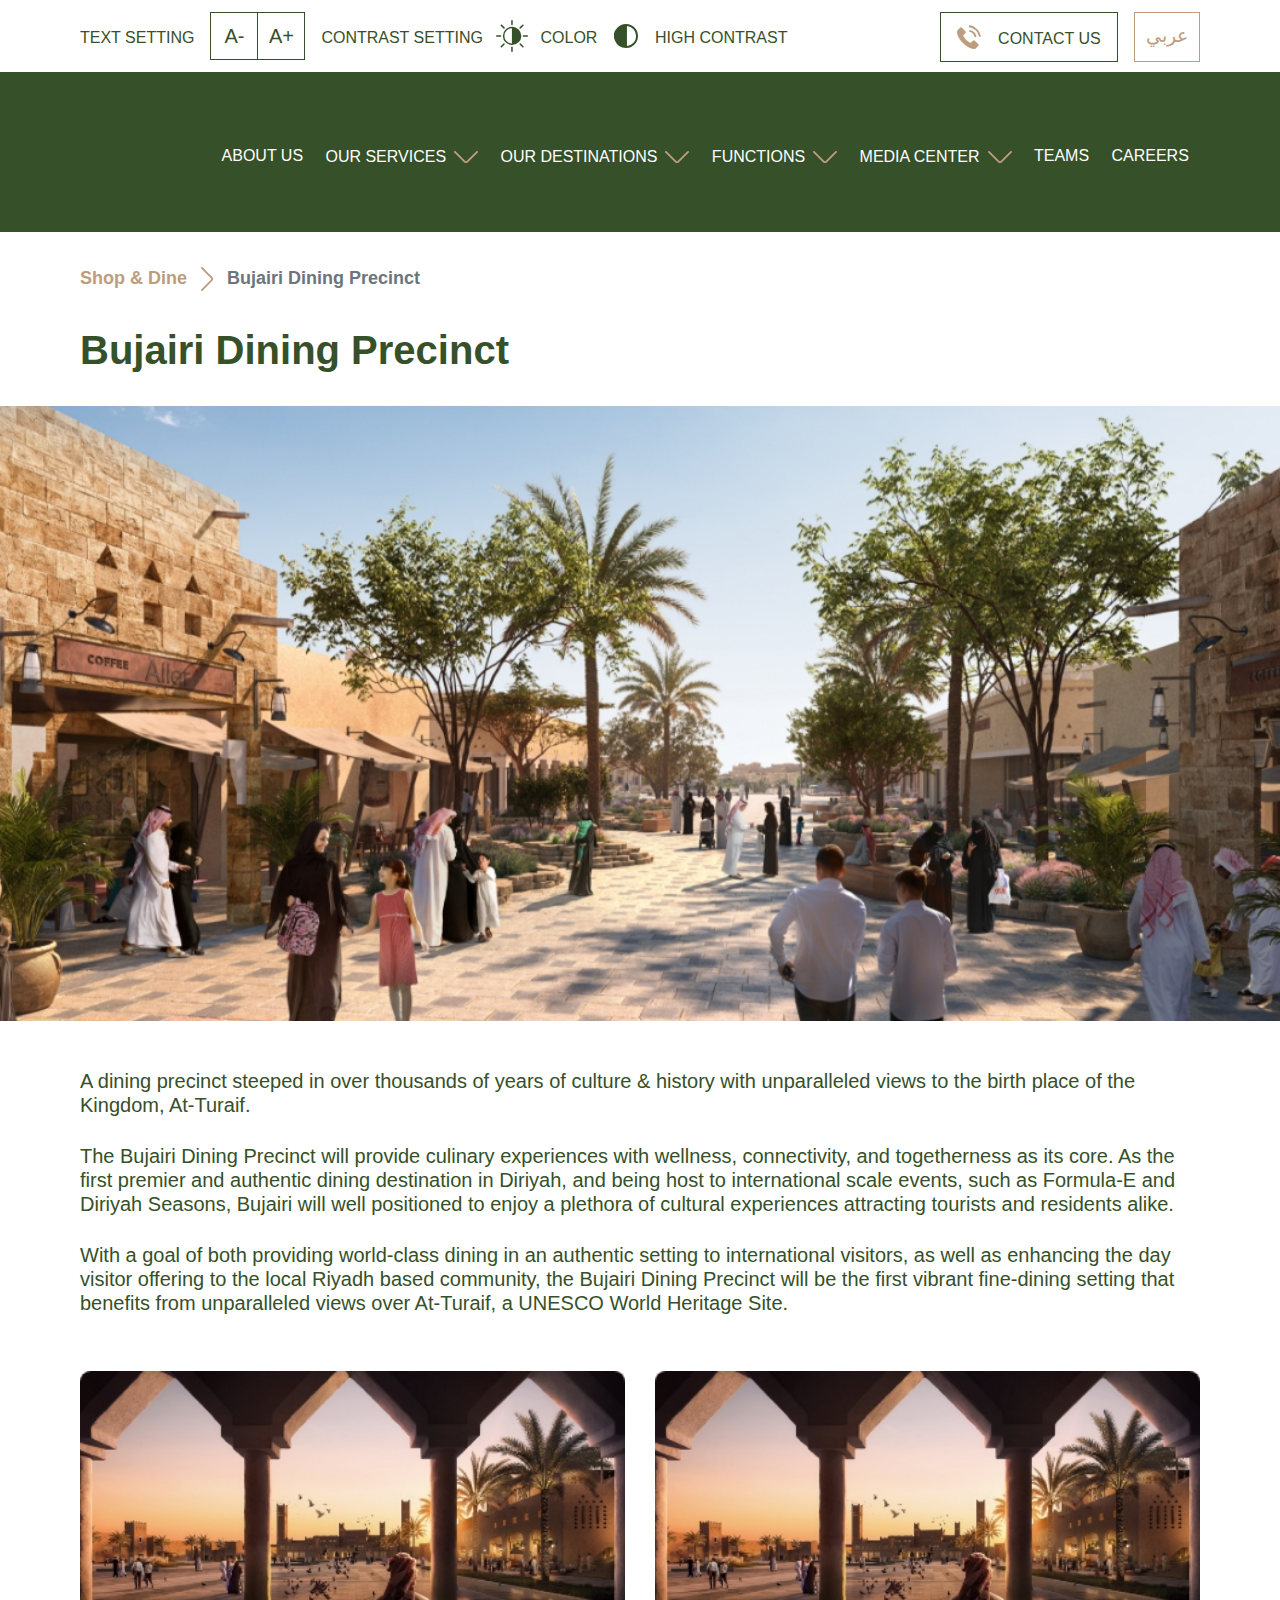
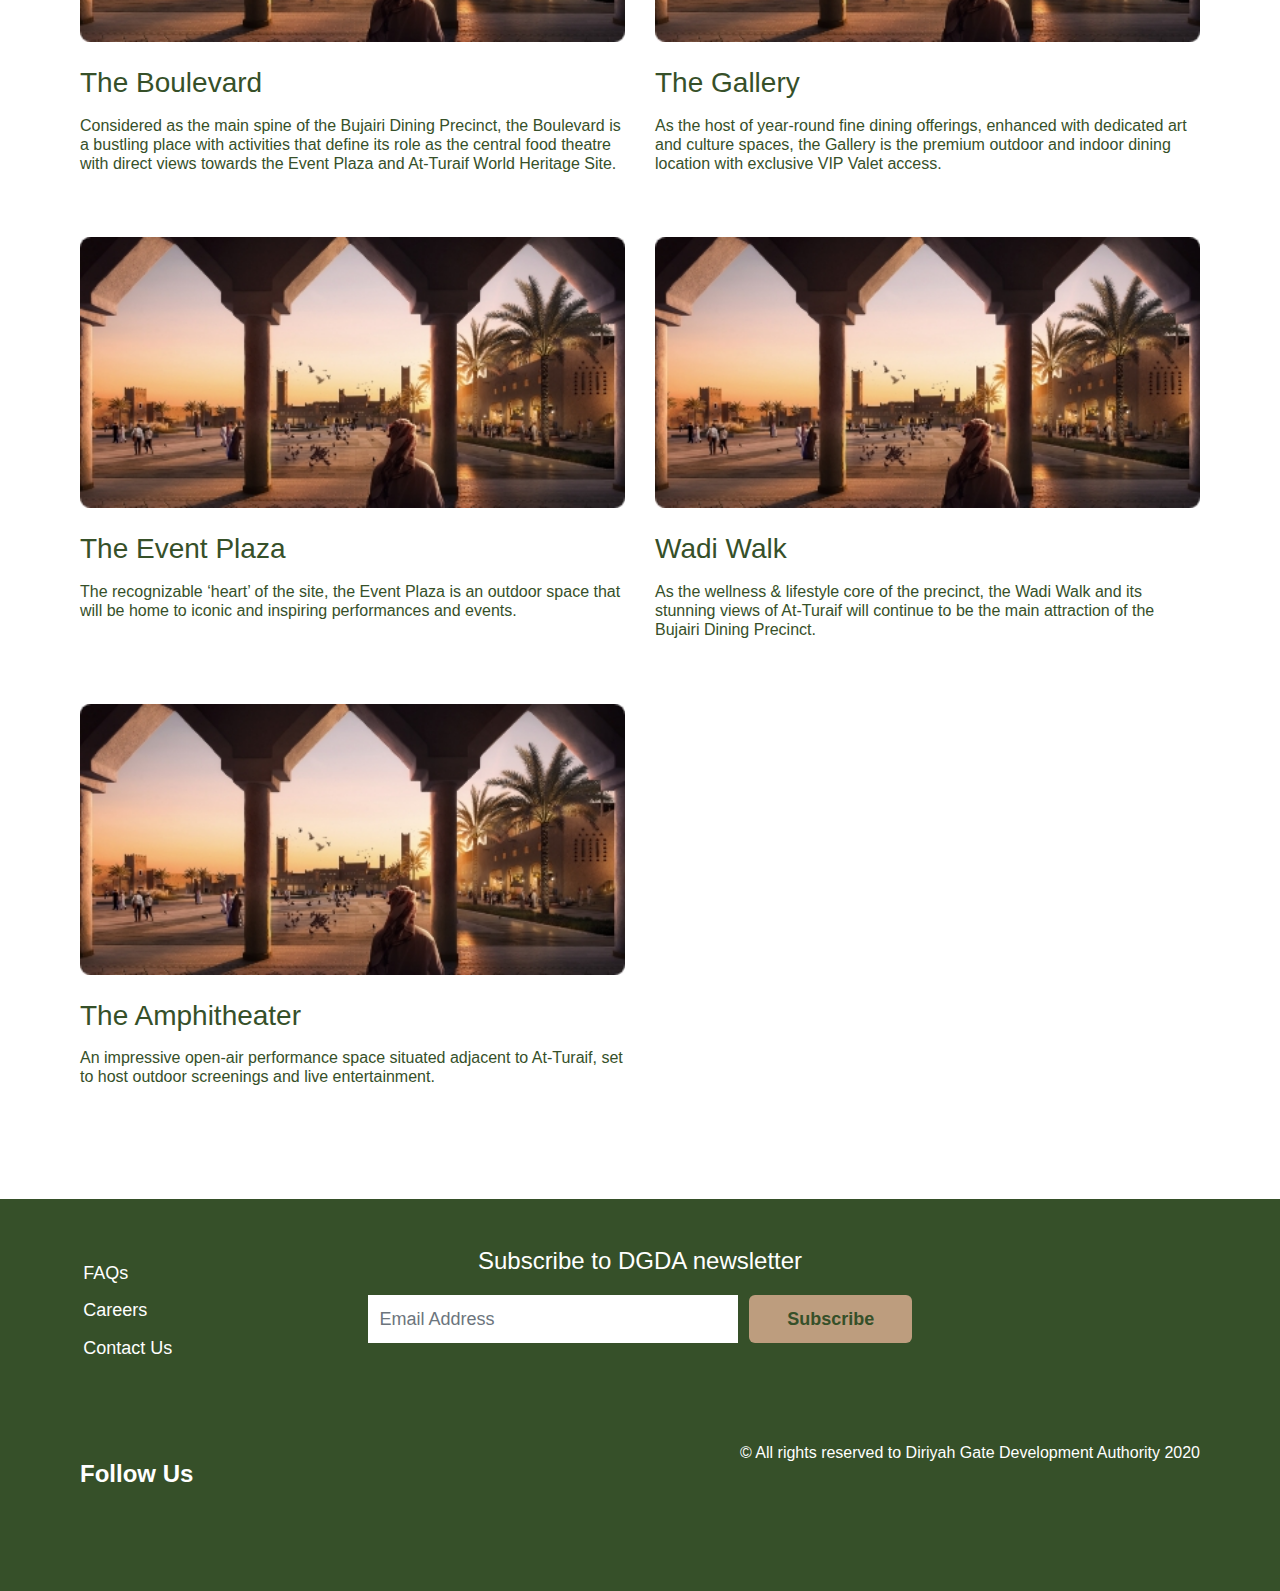
==== commit cd22a34a: "Merge branch 'AMostafa' of https://github.com/Osama-Desouky/DGDA_2020" ====
--- a/Diriyah-Shop&Dine-Bujairi.html
+++ b/Diriyah-Shop&Dine-Bujairi.html
@@ -4,7 +4,7 @@
 <head>
     <meta charset="UTF-8">
     <meta name="viewport" content="width=device-width, initial-scale=1.0">
-    <title>DGDA-Diriyah</title>
+    <title>DGDA-Diriyah-Shop & Dine-Bujairi Dining Precinct</title>
     <link rel="stylesheet" href="node_modules/@fortawesome/fontawesome-free/css/all.min.css">
     <link rel="stylesheet" href="node_modules/aos/dist/aos.css">
     <link rel="stylesheet" href="node_modules/bootstrap-fileinput/css/fileinput.min.css">
@@ -198,7 +198,7 @@
             </div>
         </div>
     </scection>
-    <!-- facts section -->
+    <!-- Gallery section -->
     <section>
         <div class="container">
             <div class="gallery-content px-0 pb-4 mb-4">
--- a/css/main.css
+++ b/css/main.css
@@ -3967,7 +3967,7 @@
 
 .topactions-bar .accessibility-wrapper .text-settings .font-sizing-wrapper { font-family: inherit; }
 
-.topactions-bar .accessibility-wrapper .text-settings .font-sizing { display: inline-block; width: 38px; height: 48px; display: -webkit-box; display: -ms-flexbox; display: flex; -webkit-box-pack: center; -ms-flex-pack: center; justify-content: center; -webkit-box-align: center; -ms-flex-align: center; align-items: center; border: 1px #365029 solid; font-size: 1.25rem; font-weight: inherit; text-transform: uppercase; -webkit-transition: all 0.2s ease; -o-transition: all 0.2s ease; transition: all 0.2s ease; cursor: pointer; }
+.topactions-bar .accessibility-wrapper .text-settings .font-sizing { display: inline-block; width: 38px; height: 48px; display: -webkit-box; display: -ms-flexbox; display: flex; -webkit-box-pack: center; -ms-flex-pack: center; justify-content: center; -webkit-box-align: center; -ms-flex-align: center; align-items: center; border: 1px #365029 solid; font-size: 1.25rem; font-weight: inherit; text-transform: uppercase; -webkit-user-select: none; -moz-user-select: none; -ms-user-select: none; user-select: none; -webkit-transition: all 0.2s ease; -o-transition: all 0.2s ease; transition: all 0.2s ease; cursor: pointer; }
 
 @media (min-width: 375px) { .topactions-bar .accessibility-wrapper .text-settings .font-sizing { width: 48px; } }
 
@@ -4021,7 +4021,7 @@
 
 @media (min-width: 1100px) { .header .navbar li.dropdown .dropdown-menu { width: 85%; } }
 
-.header .navbar li.dropdown .dropdown-menu a { display: block; color: #fff; font-size: 18px; font-weight: 600; text-transform: uppercase; padding: 1rem; border-bottom: 1px #bd9d7e solid; -webkit-transition: all 0.3s ease; -o-transition: all 0.3s ease; transition: all 0.3s ease; }
+.header .navbar li.dropdown .dropdown-menu a { display: block; color: #fff; font-size: 1.125rem; font-weight: 600; text-transform: uppercase; padding: 1rem; border-bottom: 1px #bd9d7e solid; -webkit-transition: all 0.3s ease; -o-transition: all 0.3s ease; transition: all 0.3s ease; }
 
 .header .navbar li.dropdown .dropdown-menu a:hover { background-color: #bd9d7e; color: #365029; }
 
@@ -4045,7 +4045,7 @@
 
 @media (max-width: 1100px) { .header .navbar .navbar-collapse { background-color: #3b572d; padding: 0 1rem; margin: 0 -15px; } }
 
-.header.scrolled { -webkit-transition: all 0.3s ease; -o-transition: all 0.3s ease; transition: all 0.3s ease; height: 80px; margin-bottom: 20px; position: fixed; position: -webkit-sticky; position: sticky; z-index: 1200; top: 0; left: 0; right: 0; }
+.header.scrolled { -webkit-transition: all 0.3s ease; -o-transition: all 0.3s ease; transition: all 0.3s ease; height: 80px; margin-bottom: 20px; position: fixed; z-index: 1200; top: 0; left: 0; right: 0; }
 
 .header.scrolled .logo { padding: 0.65rem 0; }
 
@@ -4073,17 +4073,17 @@
 
 footer ul.footer-links li a:hover, footer .footer-links li a:hover, .footer ul.footer-links li a:hover, .footer .footer-links li a:hover { color: #bd9d7e; }
 
-footer .newsLetter-wrapper h3, .footer .newsLetter-wrapper h3 { font-size: 1.5rem; }
+footer .newsLetter-wrapper h3, .footer .newsLetter-wrapper h3 { font-size: 1.5rem; text-align: center; margin-bottom: 1.25rem; }
 
 footer .newsLetter-wrapper .form-control, .footer .newsLetter-wrapper .form-control { margin-right: 2%; width: 68%; }
 
-@media (min-width: 1100px) { footer .newsLetter-wrapper .form-control, .footer .newsLetter-wrapper .form-control { max-width: 360px; } }
-
 footer .newsLetter-wrapper .btn, .footer .newsLetter-wrapper .btn { width: 30%; padding: 0 2%; max-width: 165px; }
 
 @media (max-width: 370px) { footer .newsLetter-wrapper .btn, .footer .newsLetter-wrapper .btn { font-size: 0.95rem; } }
 
-footer .footerLogo a, .footer .footerLogo a { margin: 0 0 auto auto; }
+footer .footerLogo, .footer .footerLogo { margin-bottom: 3.125rem; }
+
+footer .footerLogo a, .footer .footerLogo a { margin: 0 auto auto 0; }
 
 @media (max-width: 1100px) { footer .footerLogo a, .footer .footerLogo a { margin-left: 0; margin-right: auto; -webkit-box-pack: start !important; -ms-flex-pack: start !important; justify-content: start !important; } }
 
@@ -4091,15 +4091,19 @@
 
 footer a, .footer a { color: inherit; }
 
+footer .socialLinks, .footer .socialLinks { margin-top: 1.25rem; margin-bottom: 3.125rem; }
+
 footer .socialLinks span, .footer .socialLinks span { font-size: 1.5rem; font-weight: 600; text-transform: capitalize; }
 
-footer .socialLinks a, .footer .socialLinks a { margin-left: 1.3rem; -webkit-transition: all 0.3s ease; -o-transition: all 0.3s ease; transition: all 0.3s ease; }
-
-footer .socialLinks a i.fab, .footer .socialLinks a i.fab { font-size: 2rem; }
+footer .socialLinks a, .footer .socialLinks a { margin: 0 0.65rem; -webkit-transition: all 0.3s ease; -o-transition: all 0.3s ease; transition: all 0.3s ease; }
+
+footer .socialLinks a i.fab, .footer .socialLinks a i.fab { font-size: 2.6rem; }
 
 footer .socialLinks a:hover, .footer .socialLinks a:hover { color: #bd9d7e; }
 
-footer .copyright p, .footer .copyright p { font-weight: 400; }
+footer .copyright p, .footer .copyright p { font-weight: 400; margin-top: 1.25rem; }
+
+footer .rel-websites, .footer .rel-websites { min-height: 120px; }
 
 .home-swiper { height: 550px; height: calc(100vh - 310px); min-height: 410px; margin-top: -10px; }
 
@@ -4117,19 +4121,21 @@
 
 .home-swiper .swiper-slide .slide-txt p { color: inherit; max-width: 480px; font-size: 1.125rem; font-weight: 500; line-height: 1.75rem; }
 
-.Services-HomeLinks { height: 150px; position: relative; z-index: 2; top: -110px; margin-bottom: -110px; }
-
-.Services-HomeLinks .home-linkbanner { display: -webkit-box; display: -ms-flexbox; display: flex; overflow: hidden; }
-
-.Services-HomeLinks .home-linkbanner:before { content: ""; position: absolute; z-index: 1; background-color: rgba(0, 0, 0, 0.25); width: 100%; height: 100%; left: 0; bottom: 0; -webkit-transition: all 0.3s ease; -o-transition: all 0.3s ease; transition: all 0.3s ease; }
-
-.Services-HomeLinks .home-linkbanner--text { position: absolute; z-index: 2; width: 70%; height: 100%; display: -webkit-box; display: -ms-flexbox; display: flex; -webkit-box-align: center; -ms-flex-align: center; align-items: center; font-size: 1.5rem; text-transform: uppercase; padding: 1.5rem; font-weight: 700; color: #fff; }
-
-.Services-HomeLinks .home-linkbanner img { position: relative; z-index: 0; width: 100%; height: 100%; -o-object-fit: cover; object-fit: cover; -webkit-transition: all 0.3s ease; -o-transition: all 0.3s ease; transition: all 0.3s ease; }
-
-.Services-HomeLinks .home-linkbanner:hover:before { background-color: rgba(0, 0, 0, 0.15); }
+.Services-HomeLinks { height: 150px; position: relative; z-index: 2; top: -104px; margin-bottom: -156px; }
+
+.Services-HomeLinks .home-linkbanner { display: -webkit-box; display: -ms-flexbox; display: flex; overflow: hidden; -webkit-box-align: center; -ms-flex-align: center; align-items: center; }
+
+.Services-HomeLinks .home-linkbanner:before { content: ""; position: absolute; z-index: 1; background-color: rgba(255, 255, 255, 0.5); width: 100%; height: 100%; left: 0; bottom: 0; -webkit-transition: all 0.3s ease; -o-transition: all 0.3s ease; transition: all 0.3s ease; }
+
+.Services-HomeLinks .home-linkbanner--text { position: static; z-index: 2; width: 70%; height: 100%; display: -webkit-box; display: -ms-flexbox; display: flex; -webkit-box-align: center; -ms-flex-align: center; align-items: center; font-size: 1.5rem; text-transform: uppercase; padding: 1.5rem; font-weight: 700; color: #365029; }
+
+.Services-HomeLinks .home-linkbanner img { position: relative; z-index: 0; width: 100%; height: 100%; -o-object-fit: cover; object-fit: cover; -webkit-transition: all 0.3s ease; -o-transition: all 0.3s ease; transition: all 0.3s ease; display: none; }
+
+.Services-HomeLinks .home-linkbanner:hover:before { background-color: rgba(255, 255, 255, 0.75); }
 
 .Services-HomeLinks .home-linkbanner:hover img { -webkit-transform: scale(1.1); -ms-transform: scale(1.1); transform: scale(1.1); }
+
+.Services-HomeLinks .swiper-wrapper { -webkit-box-pack: center; -ms-flex-pack: center; justify-content: center; }
 
 .top-shade-bg, .bottom-shade-bg { position: relative; }
 
@@ -4338,7 +4344,7 @@
 
 section.HomeSocial-Cards .card:nth-child(5) { height: 535px; }
 
-section.HomeSocial-Cards .card img, section.HomeSocial-Cards .card .card-img-top { border-radius: 0.5rem 0.5rem 0 0; max-height: 293px; max-width: 100%; }
+section.HomeSocial-Cards .card img, section.HomeSocial-Cards .card .card-img-top { border-radius: 0.5rem 0.5rem 0 0; max-height: 293px; max-width: 100%; -webkit-filter: brightness(0.95); filter: brightness(0.95); }
 
 section.HomeSocial-Cards .card p { font-size: 0.875rem; }
 
@@ -4346,7 +4352,7 @@
 
 section.HomeSocial-Cards .card .card-text { font-weight: 400; }
 
-section.HomeSocial-Cards .card:before { background-repeat: no-repeat; background-size: contain; -webkit-transition: all 0.3s ease; -o-transition: all 0.3s ease; transition: all 0.3s ease; }
+section.HomeSocial-Cards .card:before { z-index: 1; background-repeat: no-repeat; background-size: contain; -webkit-transition: all 0.3s ease; -o-transition: all 0.3s ease; transition: all 0.3s ease; }
 
 section.HomeSocial-Cards .card:hover:before { -webkit-transform: scale(1.2); -ms-transform: scale(1.2); transform: scale(1.2); }
 
@@ -4355,6 +4361,8 @@
 section.HomeSocial-Cards .card.twitter:before { content: ""; position: absolute; width: 39px; height: 32px; top: 12px; left: 12px; background-image: url("data:image/svg+xml,%3Csvg xmlns='http://www.w3.org/2000/svg' width='39' height='32' viewBox='0 0 39 32'%3E%3Cpath id='Path' d='M39,3.788a16.543,16.543,0,0,1-4.607,1.275A8.015,8.015,0,0,0,37.91.6a15.884,15.884,0,0,1-5.07,1.954A7.979,7.979,0,0,0,19.01,8.076,8.393,8.393,0,0,0,19.2,9.918,22.559,22.559,0,0,1,2.715,1.472,8.19,8.19,0,0,0,1.621,5.553a8.107,8.107,0,0,0,3.551,6.71,7.837,7.837,0,0,1-3.612-.994v.089a8.092,8.092,0,0,0,6.406,7.934,7.906,7.906,0,0,1-2.1.266,7,7,0,0,1-1.514-.138,8.082,8.082,0,0,0,7.471,5.625,15.966,15.966,0,0,1-9.913,3.444A14.831,14.831,0,0,1,0,28.377,22.35,22.35,0,0,0,12.266,32C26.978,32,35.022,19.692,35.022,9.024c0-.357-.012-.7-.029-1.044A16.038,16.038,0,0,0,39,3.788Z' fill='%23fff'/%3E%3C/svg%3E%0A"); }
 
 section.HomeSocial-Cards .card.instagram:before { content: ""; position: absolute; width: 32px; height: 32px; top: 12px; left: 12px; background-image: url("data:image/svg+xml,%3Csvg id='Combined_Shape_2' data-name='Combined Shape 2' xmlns='http://www.w3.org/2000/svg' width='31.954' height='31.954' viewBox='0 0 31.954 31.954'%3E%3Cpath id='Combined_Shape' data-name='Combined Shape' d='M9.282,31.954A9.292,9.292,0,0,1,0,22.672V9.282A9.292,9.292,0,0,1,9.282,0h13.39a9.292,9.292,0,0,1,9.282,9.282v13.39a9.292,9.292,0,0,1-9.282,9.282ZM2.5,9.282v13.39a6.793,6.793,0,0,0,6.785,6.785h13.39a6.793,6.793,0,0,0,6.785-6.785V9.282A6.793,6.793,0,0,0,22.672,2.5H9.282A6.793,6.793,0,0,0,2.5,9.282Zm4.868,6.7a8.613,8.613,0,1,1,8.612,8.613A8.621,8.621,0,0,1,7.365,15.977Zm2.5,0a6.116,6.116,0,1,0,6.115-6.115A6.123,6.123,0,0,0,9.861,15.977Zm13.6-8.737a1.248,1.248,0,1,1,1.248,1.248A1.248,1.248,0,0,1,23.466,7.24Z' fill='%23fff'/%3E%3C/svg%3E%0A"); }
+
+section.HomeSocial-Cards .card.facebook:before { content: ""; position: absolute; width: 32px; height: 32px; top: 12px; left: 12px; background-image: url("data:image/svg+xml,%3Csvg xmlns='http://www.w3.org/2000/svg' width='32.001' height='32' viewBox='0 0 32.001 32'%3E%3Cg id='facebook' transform='translate(0)'%3E%3Cpath id='Subtraction_2' data-name='Subtraction 2' d='M-2034.752-4127H-2047a3,3,0,0,1-3-3v-26a3,3,0,0,1,3-3h26a3,3,0,0,1,3,3v26a3,3,0,0,1-3,3h-8.087v-11.289h3.776l.755-4.72h-4.531v-3.3c0-1.1.29-2.36,2.549-2.36h2.171v-4.343a25.608,25.608,0,0,0-3.776-.377c-4.076,0-6.608,2.532-6.608,6.608v3.776H-2039v4.72h4.248V-4127Z' transform='translate(2050 4159)' fill='%23fff'/%3E%3C/g%3E%3C/svg%3E%0A"); }
 
 /*------------
 
@@ -4375,6 +4383,8 @@
 
 .CSVEvents.top-shade-bg:after { height: 100%; }
 
+.fc-event { border: 0 !important; }
+
 .CSV-ENewsletter.top-shade-bg:after { height: 75%; }
 
 .eNewsLetter_wrapper { padding: 2.75rem; }
@@ -4444,6 +4454,8 @@
 .contact-box { min-height: 16.5625rem; }
 
 .contact-box h1, .contact-box h4 { font-weight: 600; }
+
+.contact-box p { color: #bd9d7e; font-size: 1.25rem; line-height: 1.6875rem; text-align: center; font-weight: 400; margin: auto; margin-bottom: 1.6875rem; max-width: 50rem; }
 
 @media (max-width: 490px) { .contact-box h1 { font-size: 2rem; }
   .contact-box h4 { font-size: 1.25rem; }
@@ -4510,3 +4522,162 @@
 
 @keyframes fadeIn { 0% { opacity: 0; }
   100% { opacity: 1; } }
+
+/*--- highcontrast --*/
+.highcontrast { -webkit-filter: grayscale(1) contrast(1.3); filter: grayscale(1) contrast(1.3); }
+
+.submenu-children { display: none; width: calc(100% - 30px); border: 3px solid #bd9d7e; margin: auto; }
+
+.submenu-children .submenuLink { border-bottom: none !important; }
+
+.submenuLink.submenu-parent:after { content: ""; display: inline-block; border: 0; width: 24px; height: 12px; position: absolute; top: 20px; right: 30px; background-image: url("data:image/svg+xml,%3Csvg xmlns='http://www.w3.org/2000/svg' width='24' height='12' viewBox='0 0 24 12'%3E%3Cg id='chevron_copy_2' data-name='chevron copy 2' transform='translate(24) rotate(90)'%3E%3Cpath id='Path' d='M11.188,10.012,1.583.275a.919.919,0,0,0-1.311,0,.945.945,0,0,0,0,1.326l9.606,9.737a.946.946,0,0,1,0,1.327L.271,22.4a.945.945,0,0,0,0,1.326.919.919,0,0,0,1.311,0l9.6-9.736A2.839,2.839,0,0,0,11.188,10.012Z' fill='%23bd9d7e'/%3E%3C/g%3E%3C/svg%3E%0A"); background-repeat: no-repeat; background-size: contain; }
+
+.submenuLink.submenu-parent:hover::after { background-image: url("data:image/svg+xml,%3Csvg xmlns='http://www.w3.org/2000/svg' width='24' height='12' viewBox='0 0 24 12'%3E%3Cg id='chevron_copy_2' data-name='chevron copy 2' transform='translate(24) rotate(90)'%3E%3Cpath id='Path' d='M11.188,10.012,1.583.275a.919.919,0,0,0-1.311,0,.945.945,0,0,0,0,1.326l9.606,9.737a.946.946,0,0,1,0,1.327L.271,22.4a.945.945,0,0,0,0,1.326.919.919,0,0,0,1.311,0l9.6-9.736A2.839,2.839,0,0,0,11.188,10.012Z' fill='%23365029'/%3E%3C/g%3E%3C/svg%3E%0A"); }
+
+.submenuLink.submenu-parent.active { padding-bottom: 2.5rem !important; background-color: #bd9d7e; color: #365029 !important; }
+
+.submenuLink.submenu-parent.active:after { background-image: url("data:image/svg+xml,%3Csvg xmlns='http://www.w3.org/2000/svg' width='24' height='12' viewBox='0 0 24 12'%3E%3Cg id='chevron_copy_2' data-name='chevron copy 2' transform='translate(24) rotate(90)'%3E%3Cpath id='Path' d='M11.188,10.012,1.583.275a.919.919,0,0,0-1.311,0,.945.945,0,0,0,0,1.326l9.606,9.737a.946.946,0,0,1,0,1.327L.271,22.4a.945.945,0,0,0,0,1.326.919.919,0,0,0,1.311,0l9.6-9.736A2.839,2.839,0,0,0,11.188,10.012Z' fill='%23365029'/%3E%3C/g%3E%3C/svg%3E%0A"); -webkit-transform: rotateZ(180deg); -ms-transform: rotate(180deg); transform: rotateZ(180deg); }
+
+.mediaCenter-content .sideNavigation { background-color: #decebe; padding: 2.375rem 2.5rem 2.375rem 3rem; }
+
+.mediaCenter-content .sideNavigation li { border-bottom: 1px #bd9d7e solid; }
+
+.mediaCenter-content .sideNavigation li.active { background: #365029; }
+
+.mediaCenter-content .sideNavigation li.active a { color: white; font-weight: bold; }
+
+.mediaCenter-content .our-content { padding-top: 1.8125rem; padding-bottom: 4.375rem; margin-right: 1.125rem; }
+
+.mediaCenter-content .our-content .breadcrumb { margin-bottom: 2.3125rem; }
+
+.mediaCenter-content .our-content .breadcrumb .breadcrumb-item { font-weight: 600; font-size: 1.125rem; }
+
+.mediaCenter-content .our-content .breadcrumb .breadcrumb-item a { color: #bd9d7e; }
+
+.mediaCenter-content .our-content .breadcrumb .breadcrumb-item + .breadcrumb-item::before { content: ""; background: url("data:image/svg+xml,%3Csvg xmlns='http://www.w3.org/2000/svg' width='24' height='12' viewBox='0 0 24 12'%3E%3Cg id='chevron_copy_2' data-name='chevron copy 2' transform='translate(24) rotate(90)'%3E%3Cpath id='Path' d='M11.188,10.012,1.583.275a.919.919,0,0,0-1.311,0,.945.945,0,0,0,0,1.326l9.606,9.737a.946.946,0,0,1,0,1.327L.271,22.4a.945.945,0,0,0,0,1.326.919.919,0,0,0,1.311,0l9.6-9.736A2.839,2.839,0,0,0,11.188,10.012Z' fill='%23bd9d7e'/%3E%3C/g%3E%3C/svg%3E%0A"); width: 24px; height: 12px; position: relative; top: 5px; background-repeat: no-repeat; -ms-transform: rotate(-90deg); -webkit-transform: rotate(-90deg); transform: rotate(-90deg); margin-right: 0.5rem; }
+
+.mediaCenter-content .our-content .tabs .nav .nav-link { min-height: 48px; color: #fff; font-weight: 600; font-size: 1.25rem; text-transform: uppercase; }
+
+.mediaCenter-content .our-content .tabs .nav .nav-link:not(.active) { background-color: #decebe; }
+
+.mediaCenter-content .our-content .media-is-here .media-h { font-weight: 600; font-size: 1.25rem; text-transform: uppercase; margin-bottom: 1.8125rem; }
+
+.mediaCenter-content .our-content .media-is-here .mediaCenter-form { background-color: #decebe; padding: 3rem 2rem; }
+
+.mediaCenter-content .our-content .media-is-here .mediaCenter-form .form-sec2-head { font-size: 1.125rem; text-transform: uppercase; margin: 0.875rem 0rem 1rem; font-weight: 600; }
+
+.mediaCenter-content .our-content .media-is-here .mediaCenter-form .media-submit-btn { width: 15.625rem; }
+
+.mediaCenter-content .our-content .media-is-here .mediaCenter-form .checkboxes-area { margin-bottom: 3.125rem; margin-top: 2rem; }
+
+.mediaCenter-content .our-content .media-is-here .mediaCenter-form .custom-control { padding-left: 1.2rem; min-height: 2.5rem; }
+
+.mediaCenter-content .our-content .media-is-here .mediaCenter-form .custom-control .underline { text-decoration: underline; }
+
+.mediaCenter-content .our-content .media-is-here .mediaCenter-form .custom-control .custom-control-label { padding-left: 1.25rem !important; }
+
+.mediaCenter-content .our-content .media-is-here .mediaCenter-form .custom-control .custom-control-label:before, .mediaCenter-content .our-content .media-is-here .mediaCenter-form .custom-control .custom-control-label:after { left: -1rem; top: 0.5rem; width: 1.5rem; height: 1.5rem; }
+
+.mediaCenter-content .our-content .media-is-here .mediaCenter-form .custom-control .custom-checkbox .custom-control-input:checked ~ .custom-control-label:after { width: 1.5rem; height: 1.5rem; background-size: 16px 20px; }
+
+.mediaCenter-content .our-content .media-is-here .mediaCenter-form .upload-h { font-size: 1.125rem; font-weight: 600; line-height: 1.375rem; margin-bottom: 0; }
+
+.mediaCenter-content .our-content .media-is-here .mediaCenter-form .btns-area { margin-bottom: 1.5rem; margin-top: 0.875rem; }
+
+.mediaCenter-content .our-content .media-is-here .mediaCenter-form .btns-area .custom-file-upload { border: 2px solid #365029; border-radius: 6px; display: inline-block; padding: 6px 12px; color: #365029; font-size: 1.125rem; font-weight: 600; -webkit-box-shadow: 0 16px 23px rgba(0, 0, 0, 0.04); box-shadow: 0 16px 23px rgba(0, 0, 0, 0.04); margin-bottom: 0; padding: 0.4375rem 2.5625rem; cursor: pointer; }
+
+.mediaCenter-content .our-content .media-is-here .mediaCenter-form .btns-area .custom-file-upload i { color: #365029; vertical-align: middle; }
+
+.mediaCenter-content .our-content .media-is-here .mediaCenter-form .btns-area .custom-file-upload input[type="file"] { display: none; }
+
+.mediaCenter-content .our-content .media-is-here .mediaCenter-form .btns-area .plus-btn { background-color: #365029; -webkit-box-shadow: 0 16px 23px rgba(0, 0, 0, 0.04); box-shadow: 0 16px 23px rgba(0, 0, 0, 0.04); padding: 0 1rem; margin-left: 1.5rem; }
+
+.mediaCenter-content .our-content .media-is-here .mediaCenter-form .btns-area .plus-btn i { color: #fff; font-size: 1.5625rem; }
+
+.mediaCenter-content .our-content .media-is-here .Permits-h { font-size: 1.125rem; text-transform: uppercase; font-weight: 600; padding-left: 0.1875rem; padding-bottom: 0.90625rem; border-bottom: 1px solid #365029; margin-bottom: 0; }
+
+.team-top .team-top-img { padding-top: 10.5rem; padding-bottom: 6rem; background: -o-linear-gradient(top, rgba(0, 0, 0, 0.3) 0%, rgba(0, 0, 0, 0.3) 100%), url(../images/team/team.jpg); background: -webkit-gradient(linear, left top, left bottom, from(rgba(0, 0, 0, 0.3)), to(rgba(0, 0, 0, 0.3))), url(../images/team/team.jpg); background: linear-gradient(to bottom, rgba(0, 0, 0, 0.3) 0%, rgba(0, 0, 0, 0.3) 100%), url(../images/team/team.jpg); background-repeat: no-repeat; background-attachment: scroll; background-position: center center; background-size: cover; }
+
+@media (min-width: 768px) { .team-top .team-top-img { padding-top: 12rem; padding-bottom: 9rem; } }
+
+.team-top .team-top-img .team-top-heading { margin-bottom: 2rem; }
+
+.team-top.HCmasthead .masthead-image { background: -o-linear-gradient(top, rgba(0, 0, 0, 0.3) 0%, rgba(0, 0, 0, 0.3) 100%), url(../images/content/banners/h&c-banner.jpg); background: -webkit-gradient(linear, left top, left bottom, from(rgba(0, 0, 0, 0.3)), to(rgba(0, 0, 0, 0.3))), url(../images/content/banners/h&c-banner.jpg); background: linear-gradient(to bottom, rgba(0, 0, 0, 0.3) 0%, rgba(0, 0, 0, 0.3) 100%), url(../images/content/banners/h&c-banner.jpg); }
+
+.department .teams-tabs { margin-top: 3.125rem; }
+
+.department .teams-tabs .nav-tabs { border-bottom: 0; }
+
+.department .teams-tabs .nav-tabs .nav-item { margin-right: 1.25rem; margin-bottom: 1.25rem; }
+
+.department .teams-tabs .nav-tabs .nav-item .nav-link { color: #999999; font-size: 1.375rem; font-weight: 500; }
+
+.department .teams-tabs .nav-tabs .nav-item .nav-link.active { color: #365029; border: none; }
+
+.department .team-dep h6 { color: #365029; font-size: 1.25rem; font-weight: 600; }
+
+.department .team-dep small { color: #365029; font-size: 0.875rem; font-weight: 600; }
+
+@media (min-width: 768px) { .department .team-dep img { min-width: 192px; } }
+
+.top-content { background-image: url(../images/design&dev/top.png); background-repeat: no-repeat; background-attachment: scroll; background-position: center right; background-size: contain; height: 508px; }
+
+.top-content h2 { font-weight: 700; line-height: 2.9375rem; margin-bottom: 3.9375rem; }
+
+.top-content p { font-size: 1.125rem; font-weight: 600; line-height: 1.75rem; }
+
+.top-content .onImg-content p { color: #ffffff; }
+
+.Welcome-section .Welcome-content p { font-size: 1.125rem; font-weight: 500; line-height: 1.75rem; color: #365029; margin-bottom: 2rem; }
+
+.gate-section .gate-img { background: url(../images/design&dev/gate.png); background-repeat: no-repeat; background-attachment: scroll; background-position: center center; background-size: cover; height: 49.875rem; position: relative; }
+
+.gate-section .gate-img .gate-content { background-color: #ffffff; max-width: 463px; height: 350px; position: absolute; bottom: 0; }
+
+.gate-section .gate-img .gate-content h5 { margin-top: 0.9375rem; }
+
+.gate-section .gate-img .gate-content p { letter-spacing: 1px; font-size: 17px; margin-bottom: 2.5rem; margin-top: 1.25rem; }
+
+.gate-section .gate-img .gate-content a { text-decoration: underline; font-size: 1.25rem; }
+
+.gate-section .gate-img .gate-content a .arrow { position: relative; left: 0; -webkit-transition: all 0.3s ease; -o-transition: all 0.3s ease; transition: all 0.3s ease; }
+
+.gate-section .gate-img .gate-content a:after { -webkit-transition: all 0.3s ease; -o-transition: all 0.3s ease; transition: all 0.3s ease; content: ""; width: 18px; height: 12px; background-image: url("data:image/svg+xml,%3Csvg xmlns='http://www.w3.org/2000/svg' width='17.793' height='11.612' viewBox='0 0 17.793 11.612'%3E%3Cpath d='M12.452.126l.071.062L17.607,5.35a.653.653,0,0,1,.062.84l-.062.072-5.084,5.161a.629.629,0,0,1-.9,0,.653.653,0,0,1-.062-.84l.062-.072,4-4.059H.635A.646.646,0,0,1,.549,5.167l.086-.006H15.623l-4-4.059a.653.653,0,0,1-.062-.84l.062-.072A.629.629,0,0,1,12.452.126Z' fill='%23bd9d7e'/%3E%3C/svg%3E"); background-repeat: no-repeat; display: inline-block; margin-left: 0.5rem; -webkit-transition: inherit; -o-transition: inherit; transition: inherit; }
+
+.Investor { margin-top: 4.375rem; }
+
+.Investor .Investor-content { background-color: #8b634b; border-radius: 8px; color: #ffffff; }
+
+.Investor .Investor-content .Investor-p { font-size: 1.125rem; font-weight: 400; line-height: 1.375rem; }
+
+.space-between-sections { position: absolute !important; width: 100%; height: 90px; background-color: #decebe; z-index: -1; margin-top: -90px; }
+
+.vendor { background-color: #decebe; }
+
+.vendor p { font-size: 1.125rem; font-weight: 500; line-height: 1.75rem; padding-right: 3.125rem; margin-top: 1.5625rem; }
+
+.vendor .vendor-2nd-section { padding-top: 1.875rem; padding-bottom: 4.375rem; }
+
+.vendor .vendor-2nd-section .Contractors, .vendor .vendor-2nd-section .Consultants { padding: 2rem; border-radius: 8px; margin-left: 0.9375rem; margin-right: 0.9375rem; }
+
+@media (max-width: 767px) { .vendor .vendor-2nd-section .Contractors, .vendor .vendor-2nd-section .Consultants { margin-bottom: 15px; } }
+
+.vendor .vendor-2nd-section .Contractors .btn, .vendor .vendor-2nd-section .Consultants .btn { background-color: #365029; color: #ffffff; width: 90%; }
+
+@media (max-width: 767px) { .vendor .vendor-2nd-section .Contractors .btn, .vendor .vendor-2nd-section .Consultants .btn { width: auto; } }
+
+.vendor .vendor-2nd-section .Contractors h4, .vendor .vendor-2nd-section .Consultants h4 { font-weight: 600; }
+
+.vendor .vendor-2nd-section .Contractors .btn-div, .vendor .vendor-2nd-section .Consultants .btn-div { height: 82%; }
+
+.vendor .vendor-2nd-section .Contractors { background: #fff; }
+
+.vendor .vendor-2nd-section .Consultants { background: #f3e9df; }
+
+.contact-section .contact-content { min-height: 205px; }
+
+.contact-section .contact-content .phon-icon:after { content: ""; width: 44px; height: 44px; display: inline-block; background-image: url("data:image/svg+xml;charset=UTF-8,%3csvg id='phone-3' xmlns='http://www.w3.org/2000/svg' width='49' height='49' viewBox='0 0 49 49'%3e%3cpath id='Path' d='M37,27.525a3.41,3.41,0,0,0-5.155,0c-1.205,1.2-2.411,2.39-3.6,3.606a.71.71,0,0,1-.993.182c-.78-.425-1.61-.77-2.36-1.236a37.391,37.391,0,0,1-9.015-8.2A21.356,21.356,0,0,1,12.656,16.7a.741.741,0,0,1,.182-.952c1.205-1.165,2.38-2.36,3.565-3.555a3.423,3.423,0,0,0-.01-5.277c-.942-.952-1.884-1.884-2.826-2.836-.972-.972-1.935-1.955-2.917-2.917a3.432,3.432,0,0,0-5.155.01c-1.215,1.2-2.38,2.421-3.616,3.6A5.869,5.869,0,0,0,.035,8.727a16.778,16.778,0,0,0,1.3,7.222A43.882,43.882,0,0,0,9.121,28.923,48.2,48.2,0,0,0,25.083,41.411a23.087,23.087,0,0,0,8.842,2.573,6.48,6.48,0,0,0,5.561-2.117c1.033-1.155,2.2-2.208,3.292-3.312a3.446,3.446,0,0,0,.02-5.247Q39.912,30.407,37,27.525Z' transform='translate(0 5)' fill='%23fff'/%3e%3cpath id='Path-2' data-name='Path' d='M11.191,15,15,14.335a17.528,17.528,0,0,0-4.759-9.388A16.8,16.8,0,0,0,.537,0L0,3.914A13.036,13.036,0,0,1,7.515,7.743,13.524,13.524,0,0,1,11.191,15Z' transform='translate(25 10)' fill='%23fff'/%3e%3cpath id='Path-3' data-name='Path' d='M16.947,8.055A28.77,28.77,0,0,0,.547,0L0,3.841A24.946,24.946,0,0,1,14.172,10.8,24.285,24.285,0,0,1,21.121,24L25,23.348A28.235,28.235,0,0,0,16.947,8.055Z' transform='translate(24)' fill='%23fff'/%3e%3c/svg%3e"); background-repeat: no-repeat; background-position: center; margin: auto; }
+
+input[type="date"]::-webkit-calendar-picker-indicator { color: rgba(0, 0, 0, 0); opacity: 1; display: block; background-image: url("data:image/svg+xml;charset=UTF-8,%3csvg xmlns='http://www.w3.org/2000/svg' width='26' height='25.75' viewBox='0 0 26 25.75'%3e%3cg id='Group_3_Copy' data-name='Group 3 Copy' transform='translate(1)'%3e%3cpath id='Stroke_1' data-name='Stroke 1' d='M20.04,21.951H3.96A4,4,0,0,1,0,17.931V4.02A4,4,0,0,1,3.96,0H20.04A4,4,0,0,1,24,4.02V17.931A4,4,0,0,1,20.04,21.951Z' transform='translate(0 2.799)' fill='none' stroke='%23bd9d7e' stroke-miterlimit='10' stroke-width='2'/%3e%3cpath id='Stroke_3' data-name='Stroke 3' d='M.25,0V6' transform='translate(5.976)' fill='none' stroke='%23bd9d7e' stroke-miterlimit='10' stroke-width='2'/%3e%3cpath id='Stroke_7' data-name='Stroke 7' d='M.25,0V6' transform='translate(16.964)' fill='none' stroke='%23bd9d7e' stroke-miterlimit='10' stroke-width='2'/%3e%3cpath id='Stroke_5' data-name='Stroke 5' d='M23.711.05H0' transform='translate(0.193 9.95)' fill='none' stroke='%23bd9d7e' stroke-miterlimit='10' stroke-width='2'/%3e%3c/g%3e%3c/svg%3e"); width: 20px; height: 20px; border-width: thin; }
+
+input[type="time"]::-webkit-calendar-picker-indicator { color: rgba(0, 0, 0, 0); opacity: 1; display: block; background-image: url("data:image/svg+xml;charset=UTF-8,%3csvg xmlns='http://www.w3.org/2000/svg' width='26' height='26' viewBox='0 0 26 26'%3e%3cg id='Group_6' data-name='Group 6' transform='translate(1 1)'%3e%3cg id='Group_3' data-name='Group 3'%3e%3cpath id='Fill_1' data-name='Fill 1' d='M12,0A12,12,0,1,0,24,12,12.014,12.014,0,0,0,12,0' transform='translate(0 0)' fill='none' stroke='%23bd9d7e' stroke-miterlimit='10' stroke-width='2'/%3e%3c/g%3e%3cpath id='Fill_4' data-name='Fill 4' d='M1.5,0H0V7.757l4.718,4.687,1.06-1.053L1.5,7.14Z' transform='translate(10.333 4.444)' fill='%23bd9d7e'/%3e%3c/g%3e%3c/svg%3e "); width: 20px; height: 20px; border-width: thin; }
